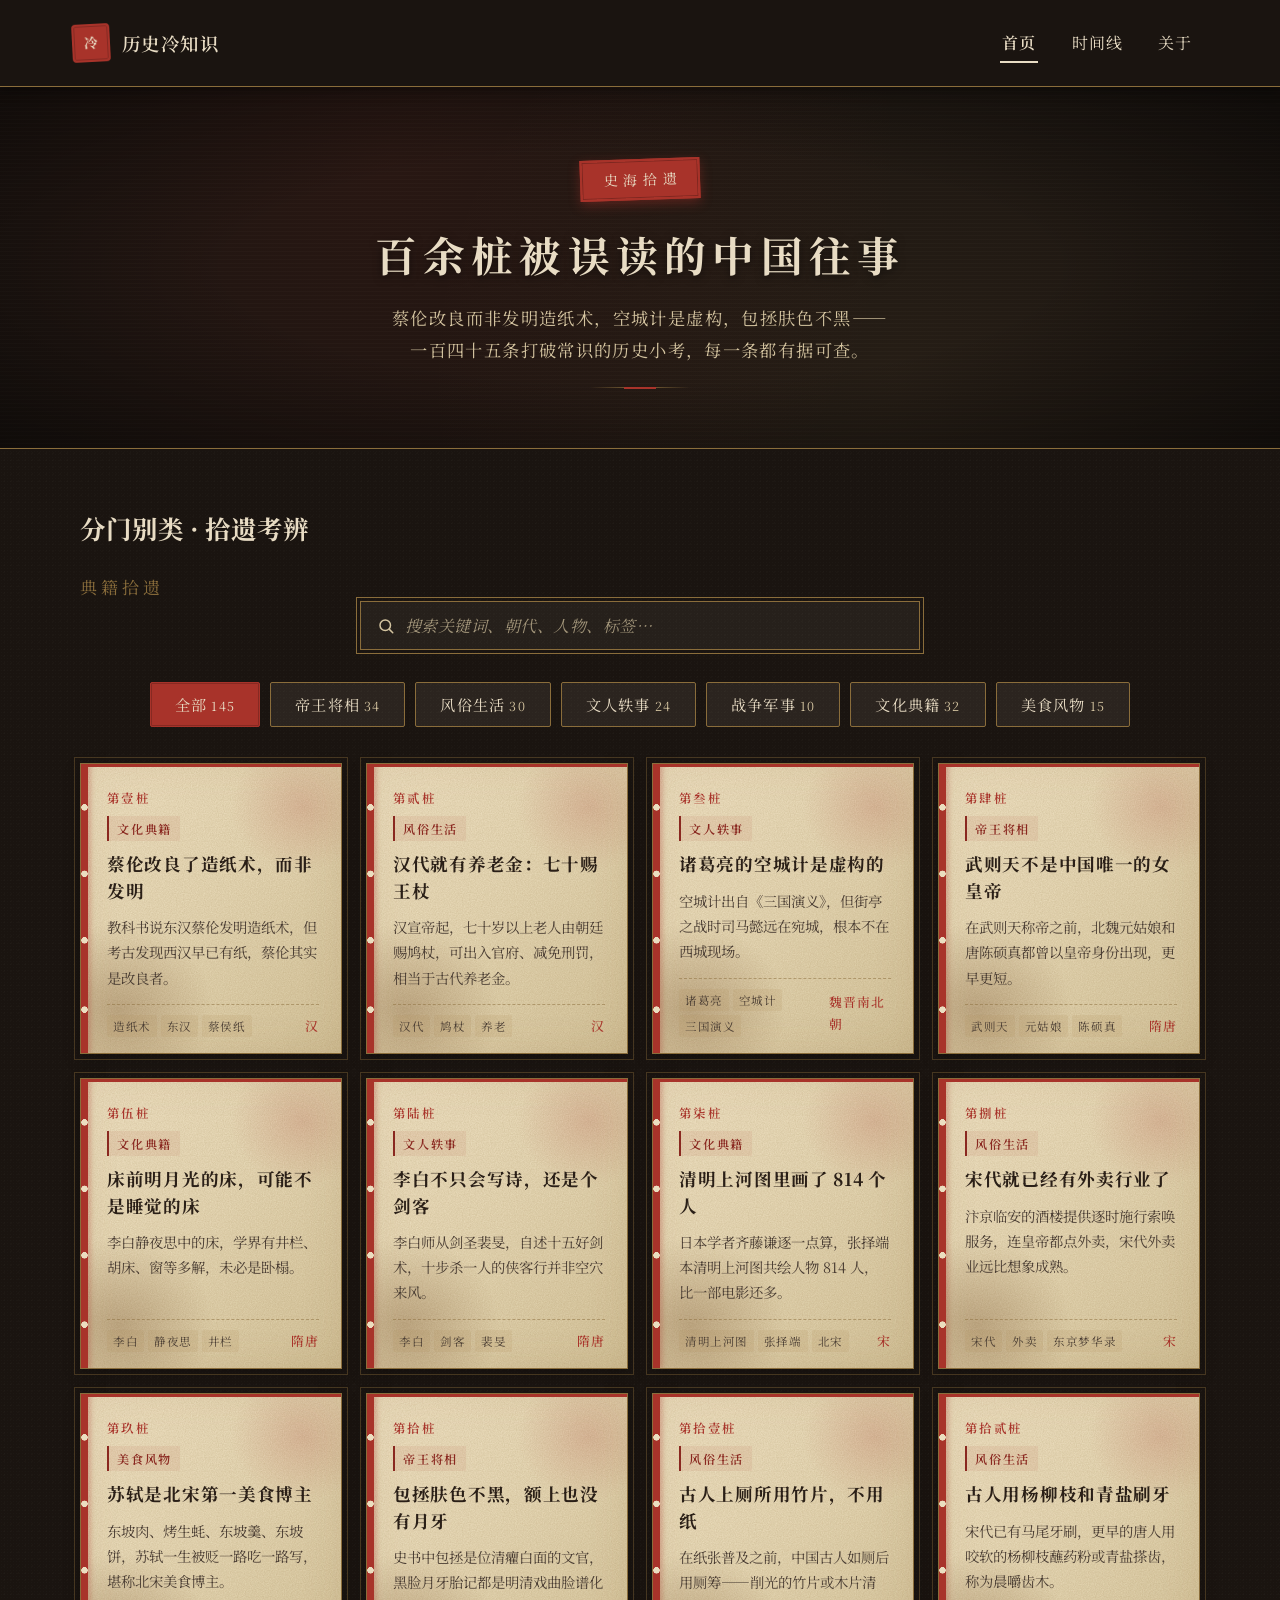
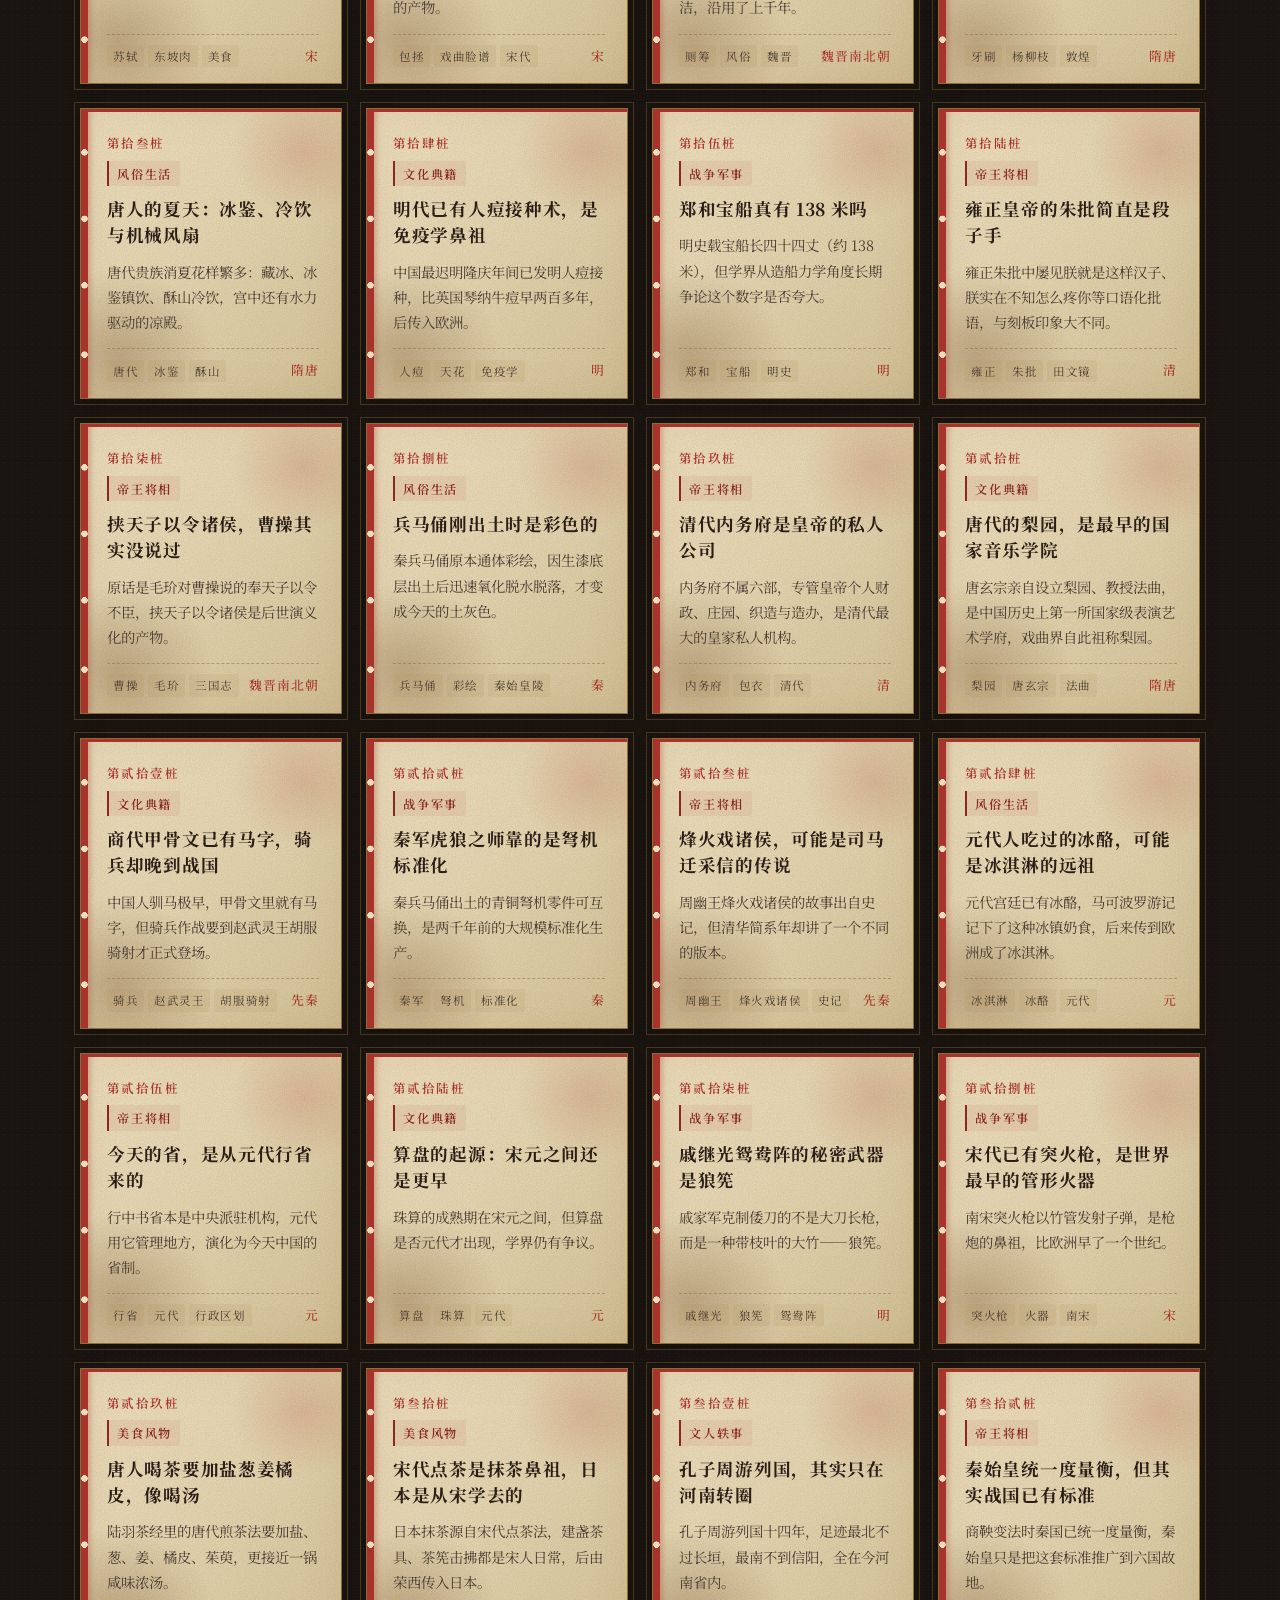
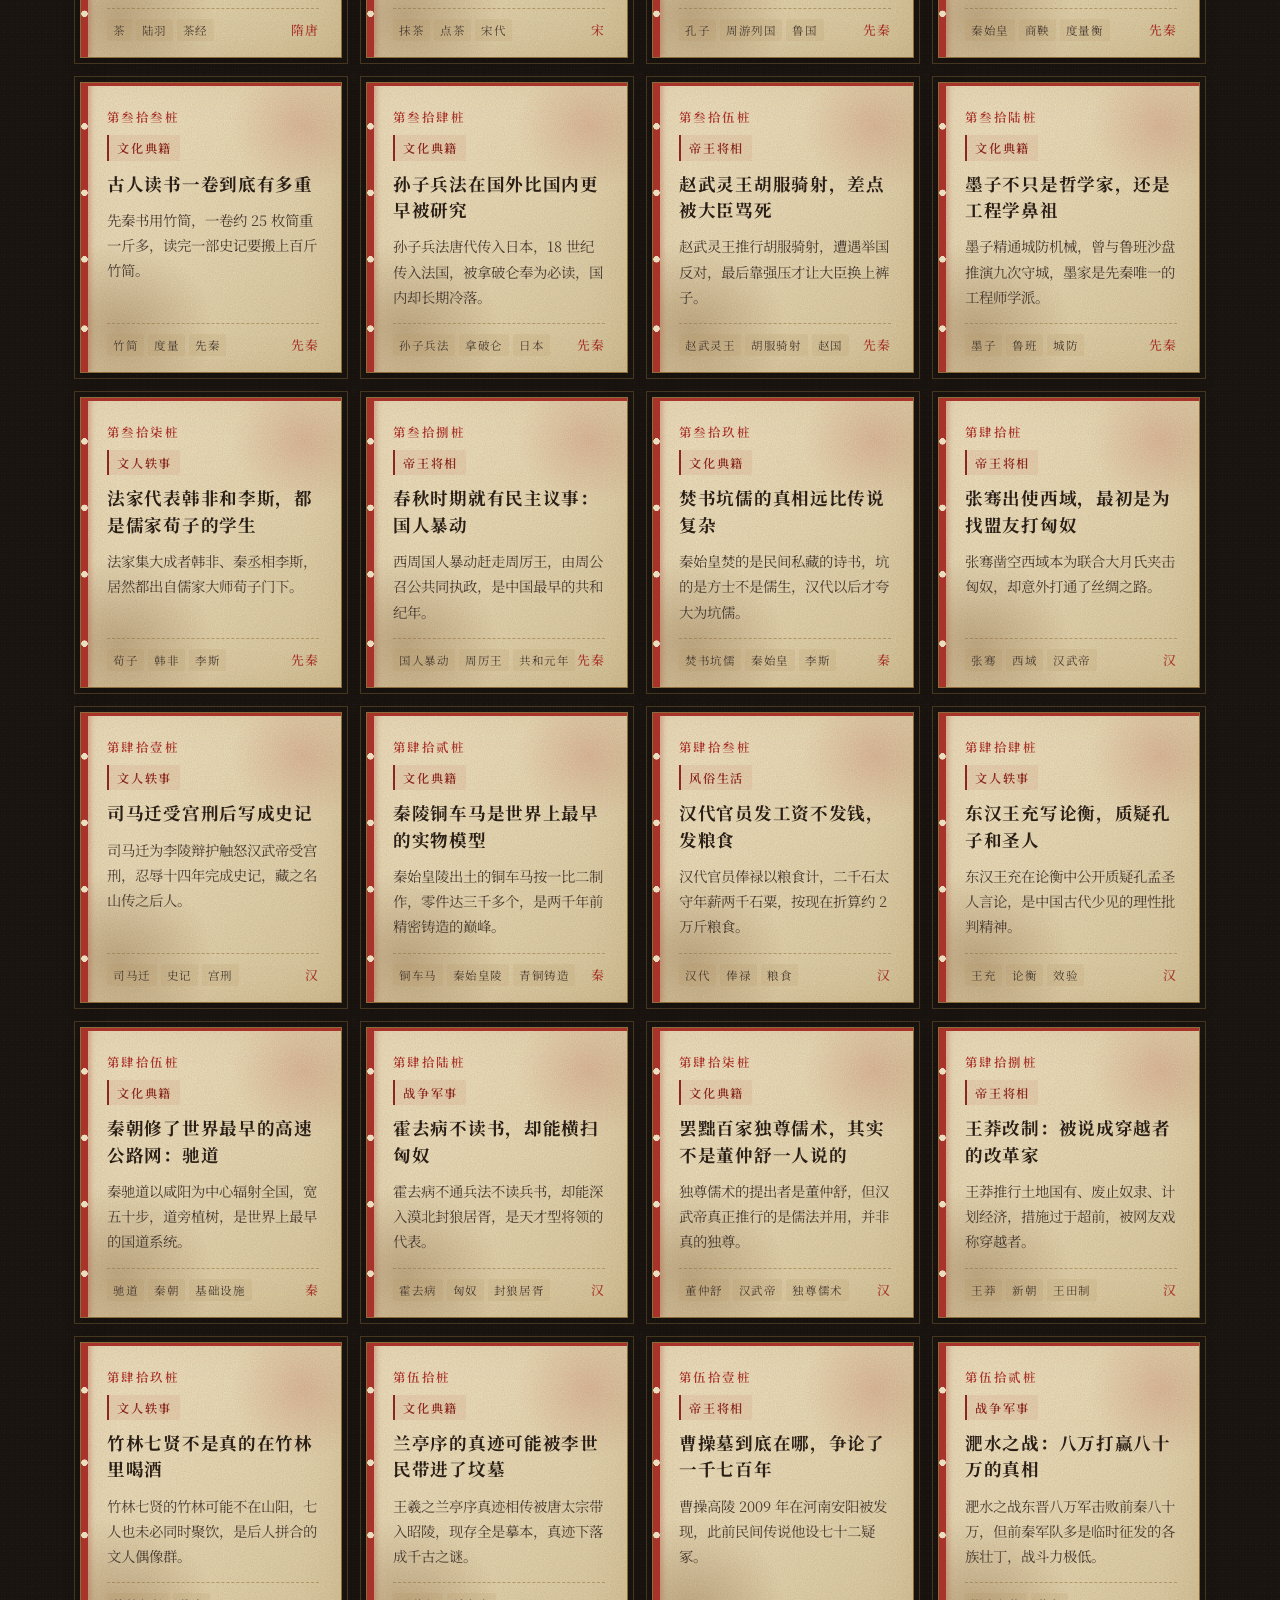
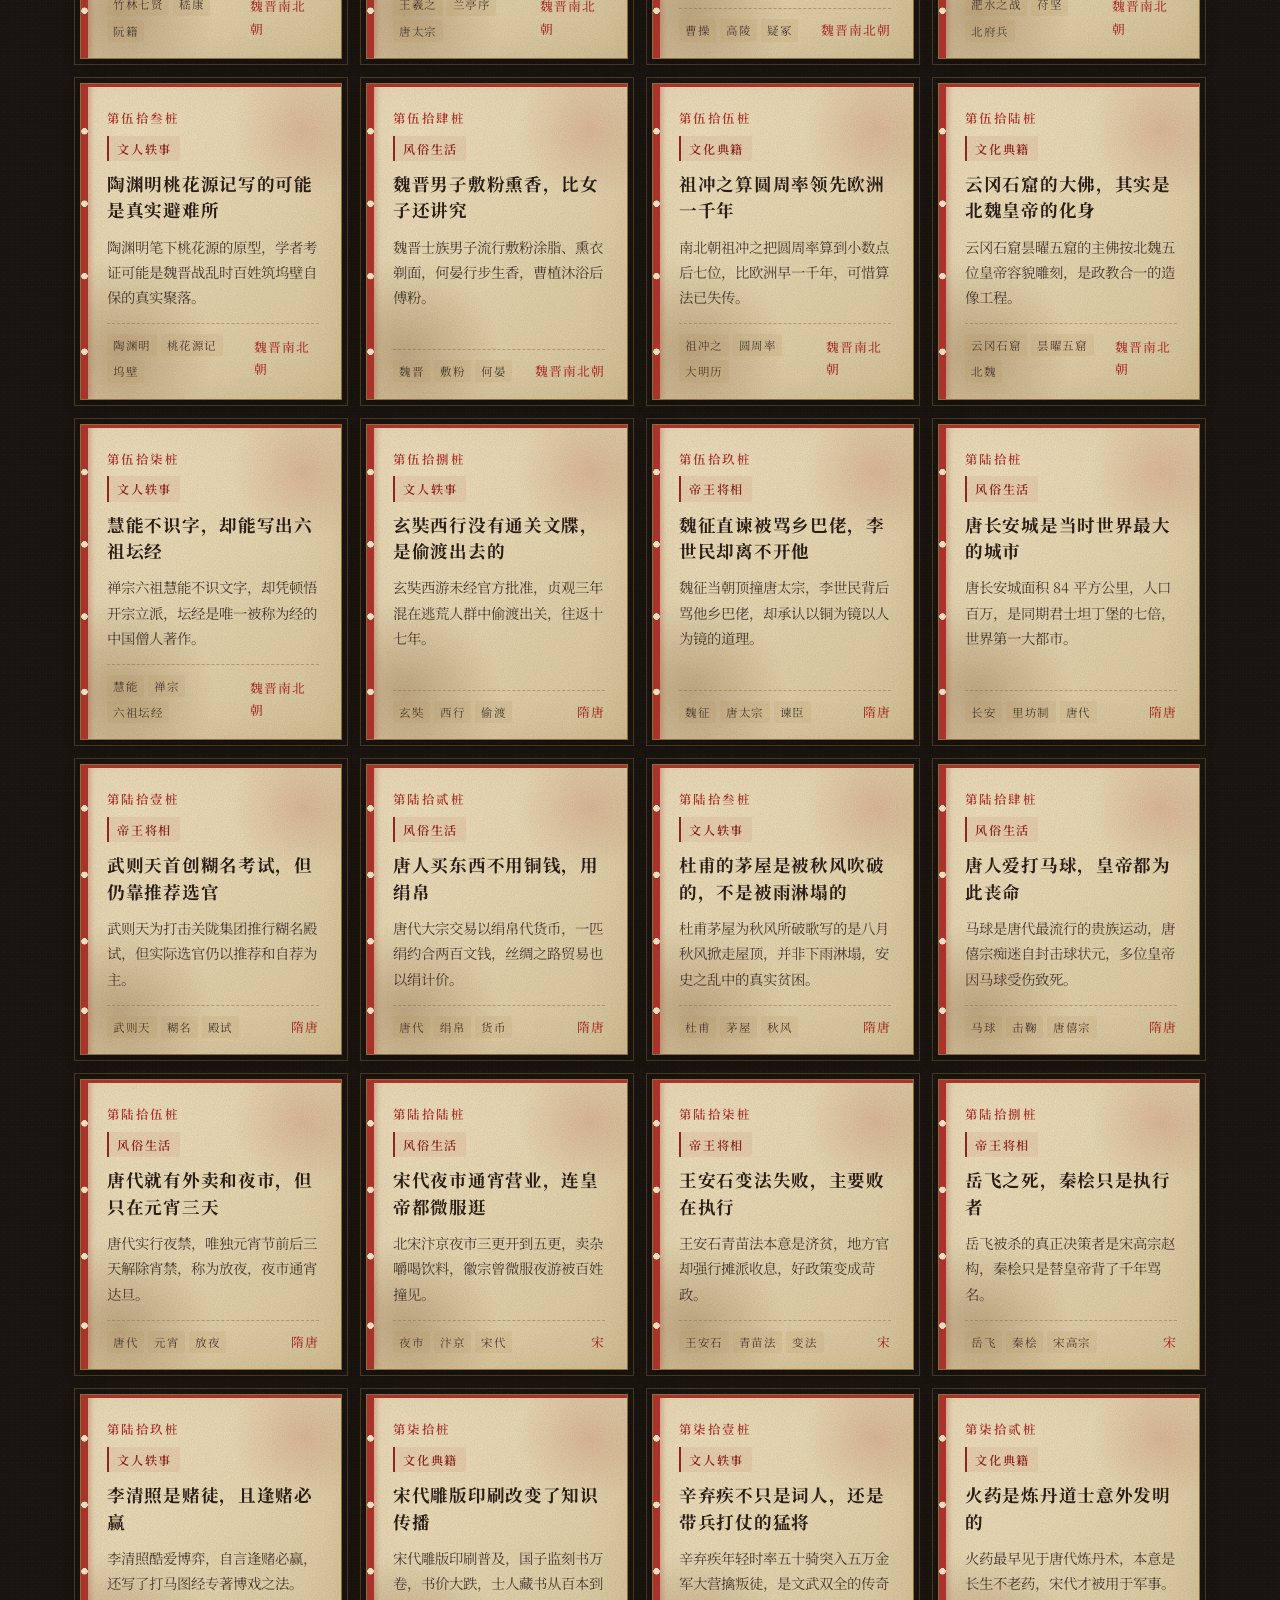
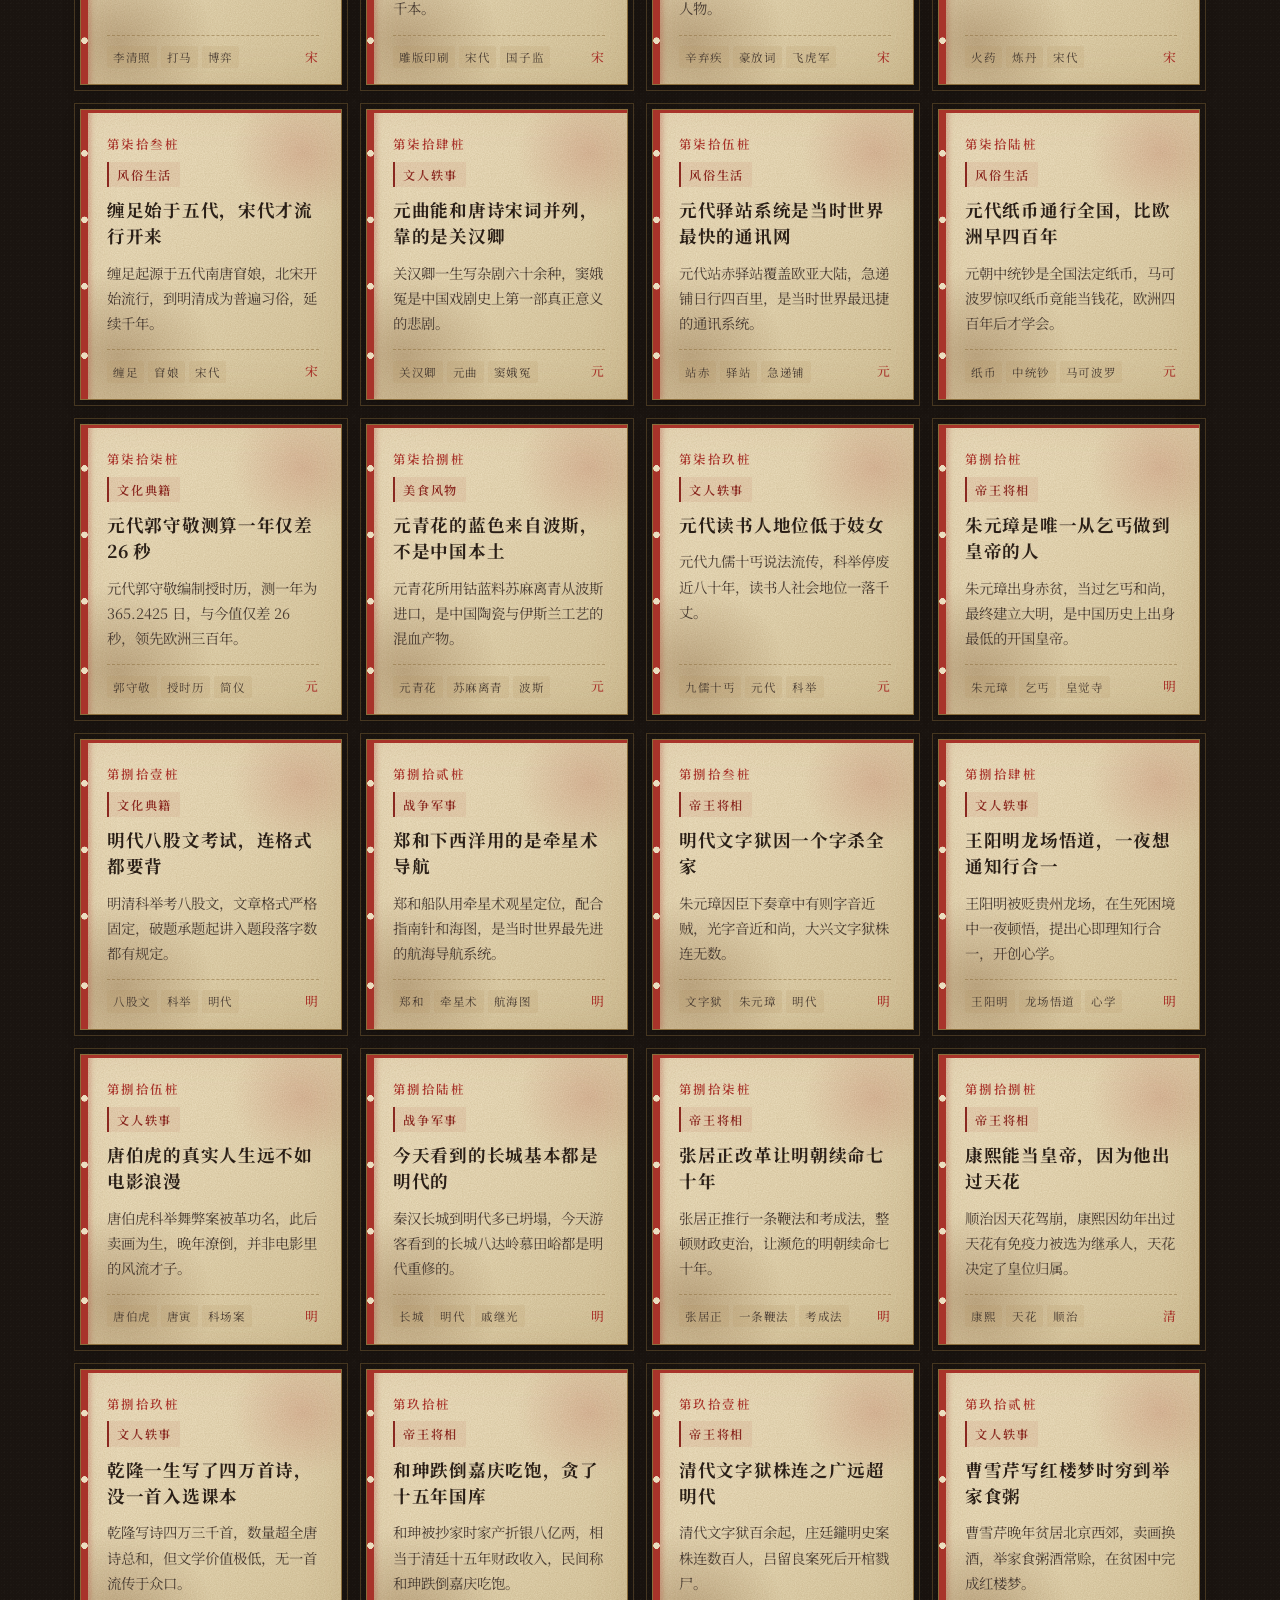
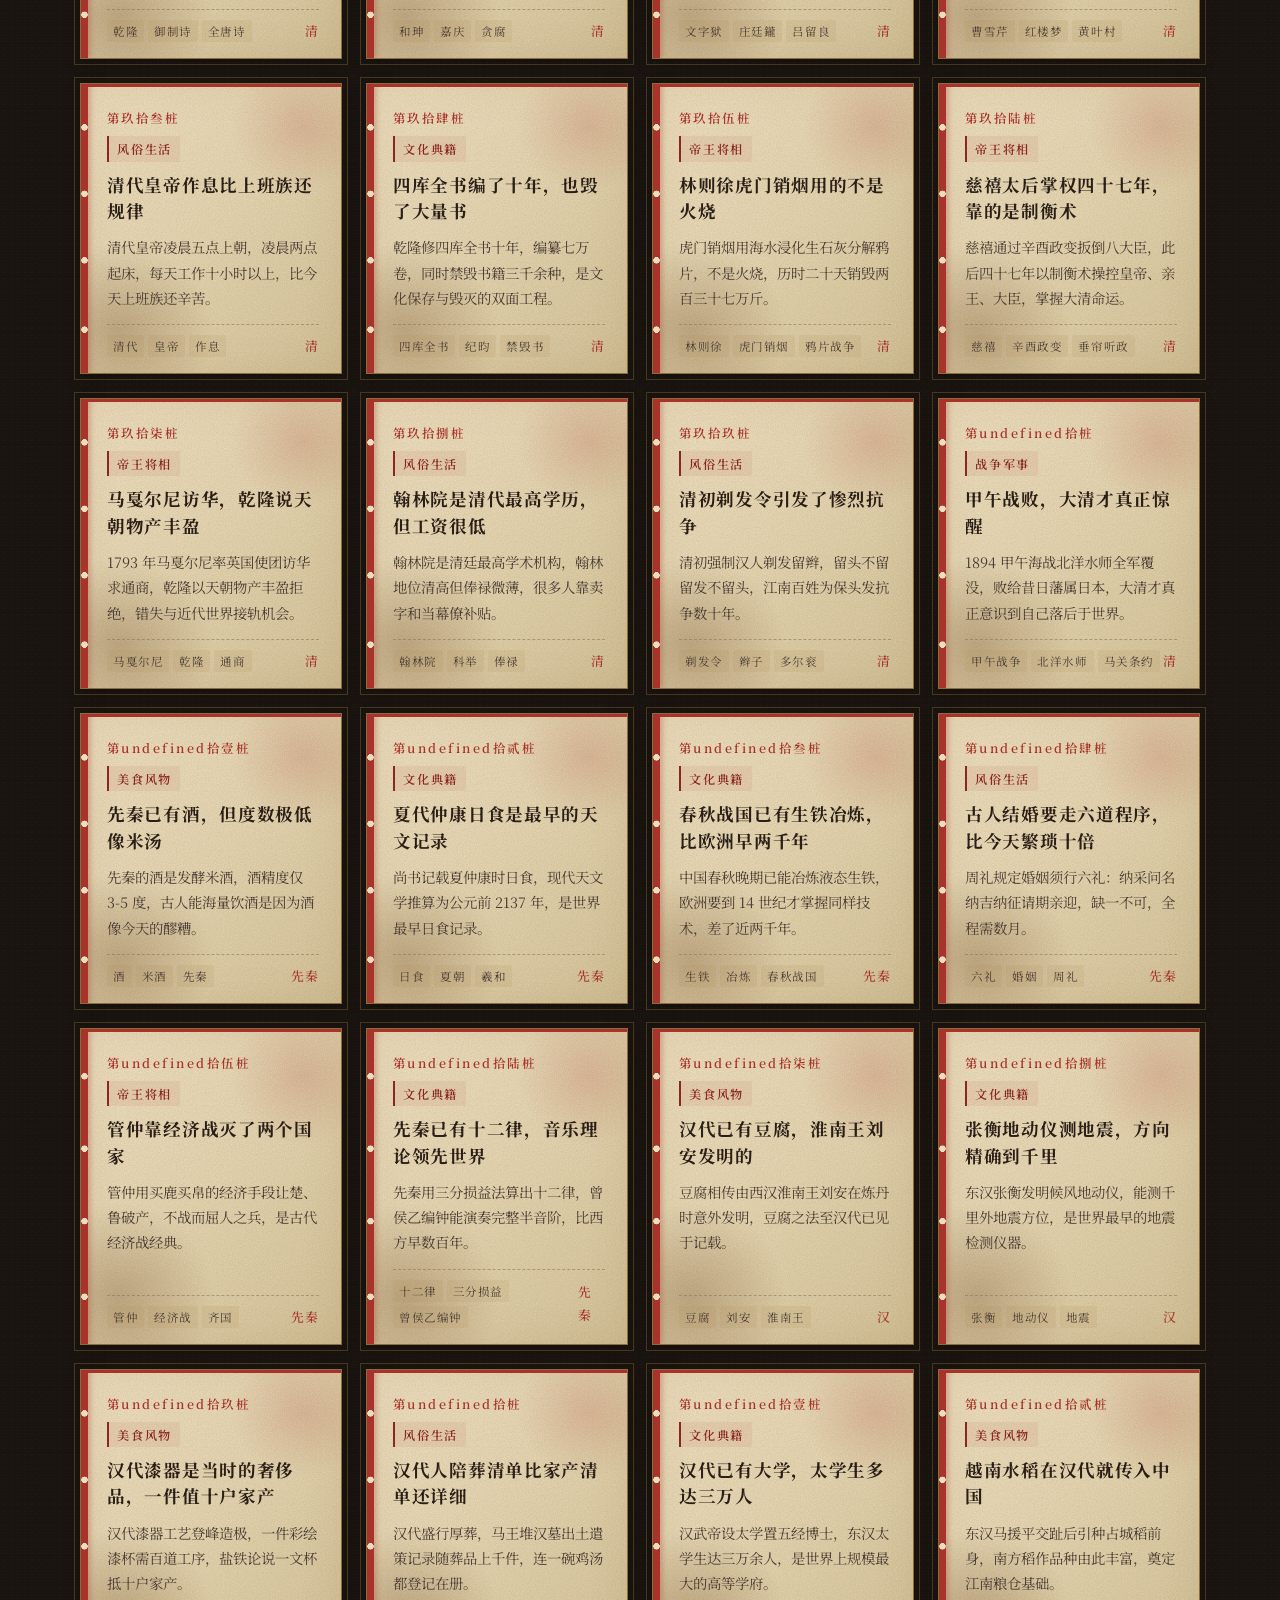
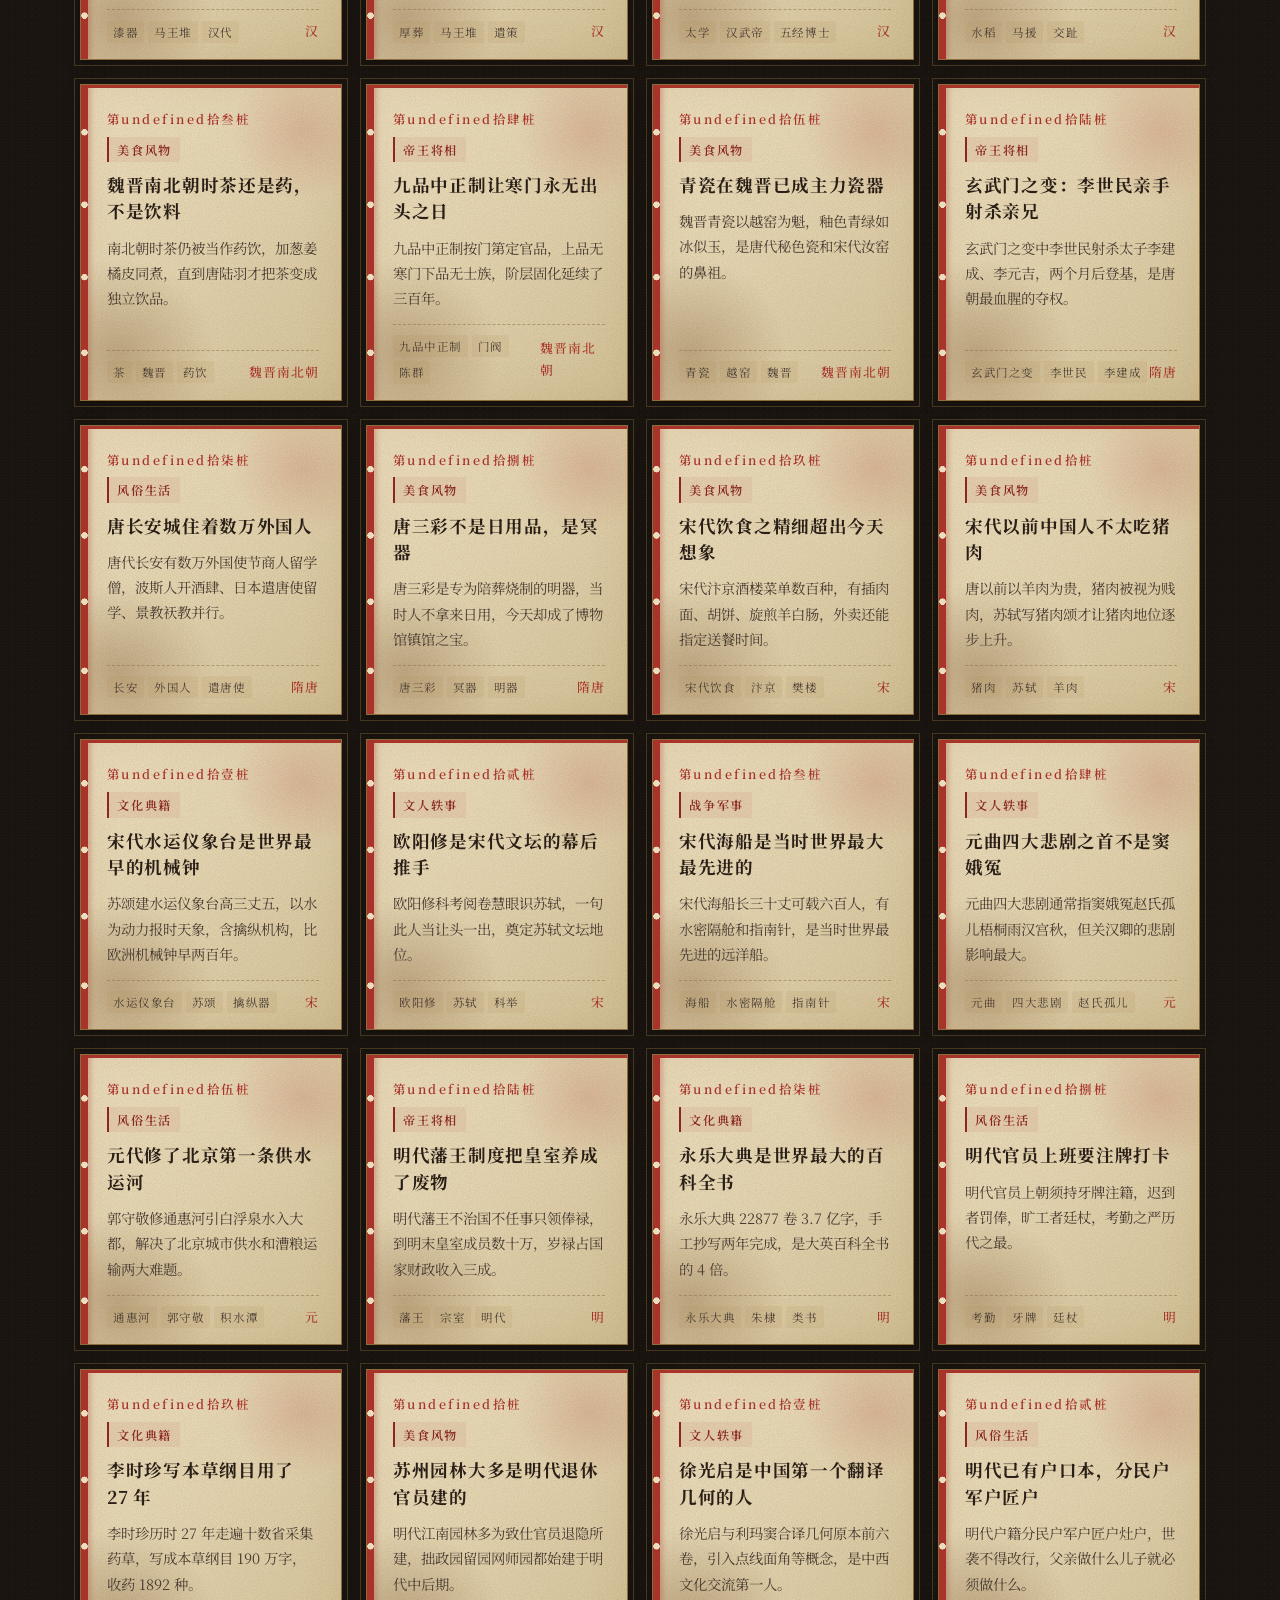
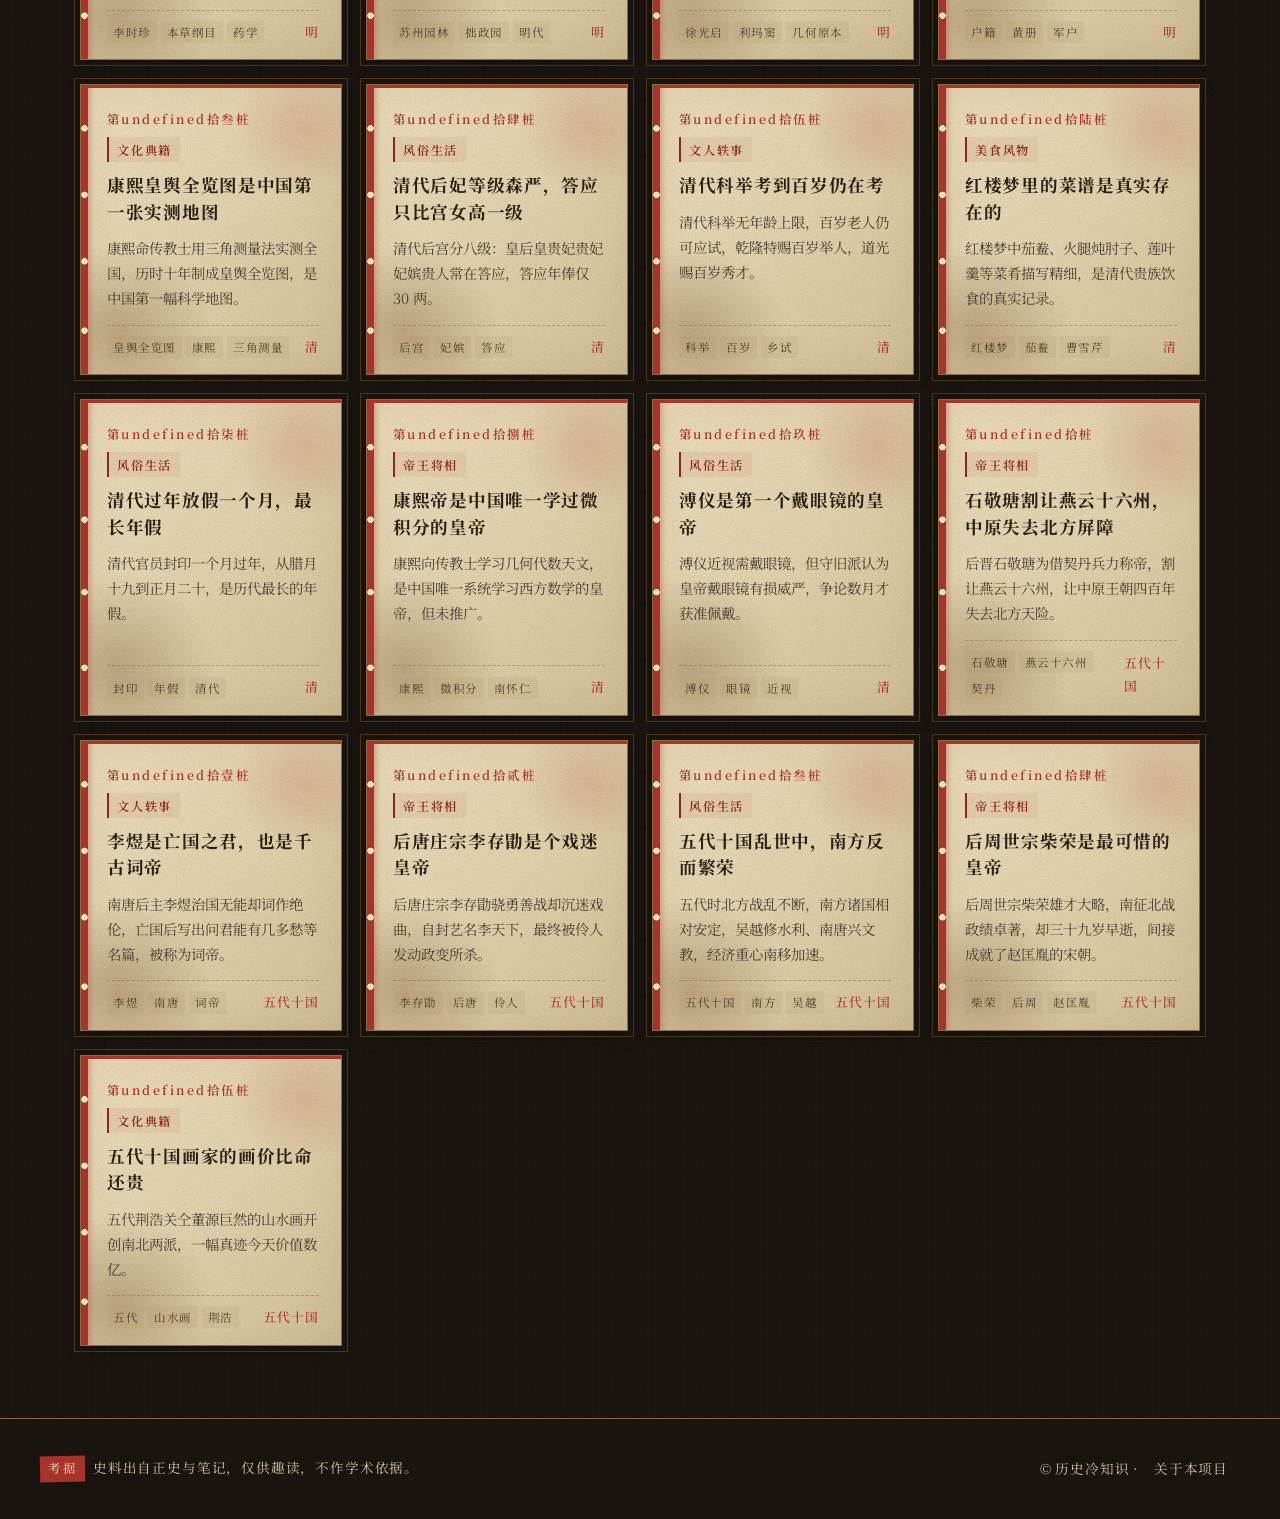
==== index.html @ d2f14acf "时间线改为折叠式竹简展开：点击朝代标签展开/收起 交互重做： - 10 朝代默认折叠，只显示朝代标签（竹简卷起状态） - 第一个有内容的朝代（先秦）默认展开 - 点击朝代标签展开/收起，aria-ex" ====
﻿<!DOCTYPE html>
<html lang="zh-CN">
<head>
  <meta charset="UTF-8">
  <meta name="viewport" content="width=device-width, initial-scale=1.0">
  <meta name="description" content="历史冷知识 — 20 条打破常识的中国历史小考。从蔡伦改良造纸术到雍正朱批段子手，每条都有据可查。">
  <meta name="theme-color" content="#1a1410">
  <title>历史冷知识 · 复古典籍</title>
  <link rel="preconnect" href="https://fonts.googleapis.com">
  <link rel="preconnect" href="https://fonts.gstatic.com" crossorigin>
  <link href="https://fonts.googleapis.com/css2?family=Noto+Serif+SC:wght@400;500;600;700&display=swap" rel="stylesheet">
<link rel="stylesheet" href="css/style.css?v=17">

  <link rel="icon" href="data:image/svg+xml,%3Csvg xmlns='http://www.w3.org/2000/svg' viewBox='0 0 32 32'%3E%3Crect width='32' height='32' fill='%23a8332a'/%3E%3Ctext x='16' y='22' font-size='16' fill='%23e8dcc4' text-anchor='middle' font-family='serif' font-weight='700'%3E冷%3C/text%3E%3C/svg%3E">
</head>
<body>

<a class="skip-link" href="#main">跳到主内容</a>

<header class="site-header">
  <div class="site-header__inner">
    <a class="brand" href="index.html">
      <span class="brand__seal">冷</span>
      <span>历史冷知识</span>
    </a>
    <nav class="nav">
      <a href="index.html" class="is-active">首页</a>
      <a href="timeline.html">时间线</a>
      <a href="about.html">关于</a>
    </nav>
  </div>
</header>

<section class="hero">
  <span class="hero__seal">史海拾遗</span>
<h1 class="hero__title">百余桩被误读的中国往事</h1>
<p class="hero__subtitle">
  蔡伦改良而非发明造纸术，空城计是虚构，包拯肤色不黑——<br>
  一百四十五条打破常识的历史小考，每一条都有据可查。
</p>
  <div class="hero__rule"></div>
</section>

<main id="main">
  <h2 class="page-title">分门别类 · 拾遗考辨</h2>
  <div class="divider-ornament">典 籍 拾 遗</div>

  <div class="search-box">
    <label for="searchInput" class="search-box__label">
      <svg class="search-box__icon" viewBox="0 0 24 24" width="18" height="18" aria-hidden="true" focusable="false">
        <circle cx="11" cy="11" r="7" fill="none" stroke="currentColor" stroke-width="2"/>
        <line x1="16.5" y1="16.5" x2="21" y2="21" stroke="currentColor" stroke-width="2" stroke-linecap="round"/>
      </svg>
      <input type="search" id="searchInput" class="search-box__input" placeholder="搜索关键词、朝代、人物、标签…" aria-label="搜索冷知识" autocomplete="off">
    </label>
    <button type="button" id="searchClear" class="search-box__clear is-hidden" aria-label="清除搜索">✕</button>
  </div>

  <div class="filter-tabs" id="filterTabs">
    <!-- tabs injected by home.js -->
  </div>

  <div class="search-meta is-hidden" id="searchMeta">
    <!-- 由 home.js 显示匹配数 -->
  </div>

  <div class="fact-grid" id="factGrid">
    <!-- cards injected by home.js -->
  </div>

  <div class="empty-state is-hidden" id="emptyState">
    — 此门类暂无条目 —
  </div>
</main>

<footer class="site-footer">
  <div class="site-footer__inner">
    <div><span class="site-footer__seal">考据</span>史料出自正史与笔记，仅供趣读，不作学术依据。</div>
    <div>© 历史冷知识 · <a href="about.html">关于本项目</a></div>
  </div>
</footer>

<script src="js/facts.js?v=7"></script>
<script src="js/home.js?v=6"></script>
<script src="js/transitions.js?v=1"></script>
</body>
</html>
---- css/style.css ----
﻿/* ===========================================================
   历史冷知识 · 复古典籍风设计系统
   ----------------------------------------------------------
   色板：
     --ink-brown      #1a1410  墨棕（主背景）
     --parchment      #e8dcc4  羊皮纸米黄（正文/卡片底）
     --parchment-dim  #d4c4a0  羊皮纸暗
     --cinnabar       #a8332a  朱砂印章红（强调）
     --cinnabar-light #c54a3f  朱砂浅
     --ink-text       #2a1f17  墨字
     --ink-soft       #4a3d33  墨字柔
     --gold           #b08d57  古铜金（次强调/分割线）
   字体：思源宋体优先，系统宋体兜底
   断点：375 / 768 / 1024 / 1440
   =========================================================== */

:root {
  --ink-brown:      #1a1410;
  --parchment:      #e8dcc4;
  --parchment-dim:  #d4c4a0;
  --cinnabar:       #a8332a;
  --cinnabar-light: #c54a3f;
  --ink-text:       #2a1f17;
  --ink-soft:       #4a3d33;
  --gold:           #8a6d3b;
  --font-serif:     "Noto Serif SC","Source Han Serif SC","Songti SC","STSong","SimSun",serif;
  --max-w:          1200px;
  --shadow-card:    0 4px 18px rgba(0,0,0,0.35);
  --shadow-hover:   0 10px 28px rgba(168,51,42,0.18);
}

*, *::before, *::after { box-sizing: border-box; }
html { -webkit-text-size-adjust: 100%; }
body {
  margin: 0;
  font-family: var(--font-serif);
  font-size: 16px;
  line-height: 1.75;
  color: var(--ink-text);
  background-color: var(--ink-brown);
  background-image:
    radial-gradient(rgba(232,220,196,0.02) 1px, transparent 1px),
    radial-gradient(rgba(232,220,196,0.015) 1px, transparent 1px);
  background-size: 3px 3px, 7px 7px;
  background-position: 0 0, 1px 2px;
  min-height: 100vh;
}
img { max-width: 100%; display: block; }
a { color: var(--cinnabar); text-decoration: none; transition: color 0.2s; }
a:hover { color: var(--cinnabar-light); text-decoration: underline; text-underline-offset: 3px; }

/* === 顶部导航 === */
.site-header {
  background-color: var(--ink-brown);
  border-bottom: 1px solid var(--gold);
  position: sticky;
  top: 0;
  z-index: 100;
  box-shadow: 0 2px 12px rgba(0,0,0,0.4);
}
.site-header__inner {
  max-width: var(--max-w);
  margin: 0 auto;
  padding: 14px 20px;
  display: flex;
  align-items: center;
  justify-content: space-between;
  gap: 16px;
  flex-wrap: wrap;
}
.brand {
  display: flex;
  align-items: center;
  gap: 12px;
  color: var(--parchment);
  text-decoration: none;
  font-size: 1.15rem;
  font-weight: 600;
  letter-spacing: 0.08em;
  padding-block: 6px;
  min-height: 44px;
}
.brand__seal {
  display: inline-flex;
  align-items: center;
  justify-content: center;
  width: 38px;
  height: 38px;
  background: var(--cinnabar);
  color: var(--parchment);
  font-size: 0.85rem;
  font-weight: 700;
  border: 2px solid var(--cinnabar);
  border-radius: 4px;
  transform: rotate(-3deg);
  box-shadow: 0 0 0 1px rgba(0,0,0,0.2) inset;
  letter-spacing: 0;
}
.nav { display: flex; gap: 4px; flex-wrap: wrap; }
.nav a {
  color: var(--parchment);
  padding: 8px 14px;
  border-radius: 2px;
  font-size: 0.95rem;
  letter-spacing: 0.05em;
  position: relative;
}
.nav a:hover { background: rgba(232,220,196,0.08); text-decoration: none; }
.nav a.is-active {
  color: var(--parchment);
  font-weight: 600;
}
.nav a.is-active::after {
  content: "";
  position: absolute;
  left: 14px; right: 14px; bottom: 2px;
  height: 2px;
  background: var(--parchment);
}

/* === Hero（首页） — 古籍化精简版 === */
.hero {
  background-color: var(--ink-brown);
  background-image:
    radial-gradient(circle at 30% 20%, rgba(168,51,42,0.10), transparent 55%),
    radial-gradient(circle at 70% 80%, rgba(176,141,87,0.08), transparent 50%);
  color: var(--parchment);
  text-align: center;
  padding: 56px 20px 48px;
  border-bottom: 1px solid var(--gold);
  position: relative;
  overflow: hidden;
}
.hero::before {
  content: "";
  position: absolute;
  inset: 0;
  background-image: repeating-linear-gradient(0deg, rgba(232,220,196,0.02) 0 1px, transparent 1px 4px);
  pointer-events: none;
}
.hero__seal {
  display: inline-block;
  background: var(--cinnabar);
  color: var(--parchment);
  padding: 6px 16px;
  font-size: 0.88rem;
  letter-spacing: 0.4em;
  text-indent: 0.4em;
  border: 2px solid var(--cinnabar);
  transform: rotate(-2deg);
  box-shadow: 0 0 0 1px rgba(0,0,0,0.25) inset, 0 4px 12px rgba(168,51,42,0.4);
  margin-bottom: 18px;
}
.hero__title {
  font-size: clamp(1.8rem, 4vw, 2.6rem);
  font-weight: 700;
  letter-spacing: 0.15em;
  margin: 0 0 12px;
  text-shadow: 0 2px 8px rgba(0,0,0,0.5);
}
.hero__subtitle {
  font-size: clamp(0.92rem, 2vw, 1.08rem);
  color: var(--parchment-dim);
  letter-spacing: 0.08em;
  max-width: 640px;
  margin: 0 auto;
  line-height: 1.8;
}
.hero__rule {
  margin: 22px auto 0;
  width: 100px;
  height: 1px;
  background: linear-gradient(90deg, transparent, var(--gold), transparent);
}
/* 古籍版心线 — hero 底部一条朱砂红细线，模仿古籍版心 */
.hero__rule::after {
  content: "";
  display: block;
  width: 32px;
  height: 2px;
  background: var(--cinnabar);
  margin: 6px auto 0;
}

/* === 主内容容器 — 首页墨棕底+留白，其他页 parchment-dim === */
main {
  max-width: var(--max-w);
  margin: 0 auto;
  padding: 48px 20px 64px;
  min-height: calc(100vh - 200px);
  position: relative;
  z-index: 2;
}
/* 首页（有 hero）：main 透明，透出 body 墨棕底，卡片作为独立"书页"浮起 */
body:has(.hero) main {
  margin-top: -20px;
  background: transparent;
}
/* 非首页（详情/时间线/关于）：用 parchment-dim 浅底，让 page-title 等可读 */
body:not(:has(.hero)) main {
  background-color: var(--parchment-dim);
  background-image:
    radial-gradient(circle at 20% 30%, rgba(176,141,87,0.05), transparent 40%),
    radial-gradient(circle at 80% 70%, rgba(168,51,42,0.04), transparent 50%);
}
/* 首页 page-title/divider 坐在墨棕底上，改用 parchment 浅色 */
body:has(.hero) .page-title,
body:has(.hero) .page-subtitle {
  color: var(--parchment);
}
body:has(.hero) .divider-ornament {
  color: var(--gold);
}
body:has(.hero) .divider-ornament::before,
body:has(.hero) .divider-ornament::after {
  background: linear-gradient(90deg, transparent, var(--gold), transparent);
}
/* 首页 tab/搜索框需调整对比 */
body:has(.hero) .tab-btn {
  background: rgba(232,220,196,0.08);
  border-color: var(--gold);
  color: var(--parchment);
}
body:has(.hero) .tab-btn:hover {
  background: rgba(176,141,87,0.18);
  border-color: var(--cinnabar-light);
  color: var(--parchment);
}
body:has(.hero) .tab-btn.is-active {
  background: var(--cinnabar);
  border-color: var(--cinnabar);
  color: var(--parchment);
}
body:has(.hero) .tab-count {
  color: var(--parchment-dim);
}
body:has(.hero) .tab-btn.is-active .tab-count {
  color: var(--parchment);
}
body:has(.hero) .search-box__label {
  background: rgba(232,220,196,0.06);
  border-color: var(--gold);
}
body:has(.hero) .search-box__input {
  color: var(--parchment);
}
body:has(.hero) .search-box__input::placeholder {
  color: var(--parchment-dim);
}
body:has(.hero) .search-box__icon {
  color: var(--parchment-dim);
}
body:has(.hero) .search-meta {
  color: var(--parchment-dim);
}
body:has(.hero) .empty-state {
  color: var(--parchment-dim);
}

/* === 分类筛选 tab === */
.filter-tabs {
  display: flex;
  flex-wrap: wrap;
  justify-content: center;
  gap: 8px;
  margin: 0 0 36px;
}
.tab-btn {
  font-family: var(--font-serif);
  background: transparent;
  border: 1px solid var(--gold);
  color: var(--ink-text);
  padding: 10px 20px;
  font-size: 0.92rem;
  letter-spacing: 0.08em;
  cursor: pointer;
  border-radius: 2px;
  transition: all 0.25s;
  min-height: 44px;
}
.tab-btn:hover {
  background: rgba(176,141,87,0.12);
  border-color: var(--cinnabar);
  color: var(--cinnabar);
}
.tab-btn.is-active {
  background: var(--cinnabar);
  border-color: var(--cinnabar);
  color: var(--parchment);
  box-shadow: 0 0 0 1px rgba(0,0,0,0.2) inset;
}
.tab-btn.is-active .tab-count {
  color: var(--parchment);
}
.tab-count { font-size: 0.78rem; margin-left: 4px; }
.tab-btn.is-active .tab-count {
  color: var(--parchment);
}
/* === 古籍书页卡 — 仿真羊皮纸（SVG 噪点 + 茶渍 + 真装订线）=== */
.fact-grid {
  display: grid;
  grid-template-columns: 1fr;
  gap: 20px;
}
.fact-card {
  display: flex;
  flex-direction: column;
  /* 纸张基色：从纯色改为带茶色调的渐变，模拟不均匀的旧纸 */
  background-color: #ebdec0;
  background-image:
    /* 1. SVG 噪点滤镜 — 真实纸纹（turbulence 湍流）*/
    url("data:image/svg+xml;utf8,<svg xmlns='http://www.w3.org/2000/svg' width='200' height='200'><filter id='n'><feTurbulence type='fractalNoise' baseFrequency='0.85' numOctaves='2' stitchTiles='stitch'/><feColorMatrix values='0 0 0 0 0.4  0 0 0 0 0.3  0 0 0 0 0.15  0 0 0 0.28 0'/></filter><rect width='100%25' height='100%25' filter='url(%23n)'/></svg>"),
    /* 2. 茶渍暗斑 — 左下角明显的茶渍 */
    radial-gradient(ellipse 60% 50% at 15% 85%, rgba(110,70,30,0.30), transparent 60%),
    /* 3. 右上角朱砂晕染 */
    radial-gradient(ellipse 50% 40% at 85% 15%, rgba(168,51,42,0.18), transparent 55%),
    /* 4. 整体明暗渐变 — 左上亮、右下暗，模拟纸张光照 */
    linear-gradient(135deg, #f2e5c8 0%, #e8dab8 50%, #d8c8a0 100%);
  background-blend-mode: multiply, normal, normal, normal;
  color: var(--ink-text);
  text-decoration: none;
  padding: 0;
  /* 边框：双线 + 半透明，模拟古籍版框 */
  border: 1px solid #8a6d3b;
  outline: 1px solid rgba(138, 109, 59, 0.4);
  outline-offset: 5px;
  position: relative;
  transition: transform 0.4s cubic-bezier(0.22, 1, 0.36, 1), box-shadow 0.4s ease, border-color 0.4s ease, outline-color 0.4s ease;
  cursor: pointer;
  /* 阴影：硬投影（纸张贴桌）+ 模糊扩散 + 内晕（纸张透光）*/
  box-shadow:
    0 2px 0 rgba(0,0,0,0.06),
    0 6px 16px rgba(0,0,0,0.22),
    inset 0 0 40px rgba(140,100,50,0.12);
  min-height: 260px;
  grid-column: span 1;
  width: 100%;
  overflow: hidden;
}
/* 左侧装订线 — 4 个真实穿孔 + 朱砂红线穿过 */
.fact-card::before {
  content: "";
  position: absolute;
  left: 0; top: 0; bottom: 0;
  width: 7px;
  /* 朱砂红底色 + 4 个透孔（parchment 色圆点穿透红线）*/
  background:
    radial-gradient(circle at 3.5px 15%, #ebdec0 3px, transparent 3.5px),
    radial-gradient(circle at 3.5px 38%, #ebdec0 3px, transparent 3.5px),
    radial-gradient(circle at 3.5px 61%, #ebdec0 3px, transparent 3.5px),
    radial-gradient(circle at 3.5px 85%, #ebdec0 3px, transparent 3.5px),
    #a8332a;
  /* 装订线右侧阴影 — 线穿过纸张的投影 */
  box-shadow: 3px 0 4px rgba(168,51,42,0.25);
  z-index: 2;
}
/* 顶部版心线 — 朱砂红横线（::after 回归版心装饰）*/
.fact-card::after {
  content: "";
  position: absolute;
  top: 0; left: 7px; right: 0;
  height: 3px;
  background: var(--cinnabar);
  z-index: 2;
}
.fact-card:hover {
  transform: translateY(-3px);
  border-color: var(--cinnabar);
  outline-color: var(--cinnabar);
  box-shadow:
    0 3px 0 rgba(0,0,0,0.08),
    0 10px 24px rgba(168,51,42,0.18),
    0 16px 36px rgba(0,0,0,0.25),
    inset 0 0 40px rgba(140,100,50,0.15);
  text-decoration: none;
}
.fact-card:focus-visible {
  transform: none !important;
}
.fact-card__body {
  padding: 24px 22px 16px 26px;
  flex: 1;
  display: flex;
  flex-direction: column;
  position: relative;
  z-index: 1;
}
.fact-card__ordinal {
  font-size: 0.78rem;
  letter-spacing: 0.2em;
  color: var(--cinnabar);
  margin-bottom: 6px;
  font-weight: 600;
}
.fact-card__category {
  display: inline-block;
  font-size: 0.76rem;
  letter-spacing: 0.15em;
  color: #8a2820;
  background: rgba(168,51,42,0.08);
  padding: 2px 8px;
  border-left: 2px solid #8a2820;
  margin-bottom: 10px;
  font-weight: 600;
  align-self: flex-start;
}
.fact-card__title {
  font-size: 1.08rem;
  font-weight: 700;
  letter-spacing: 0.04em;
  margin: 0 0 10px;
  line-height: 1.5;
  color: var(--ink-text);
}
.fact-card__summary {
  font-size: 0.9rem;
  line-height: 1.75;
  color: var(--ink-soft);
  margin: 0 0 14px;
  flex: 1;
  display: -webkit-box;
  -webkit-line-clamp: 3;
  -webkit-box-orient: vertical;
  overflow: hidden;
}
.fact-card__meta {
  display: flex;
  justify-content: space-between;
  align-items: center;
  font-size: 0.8rem;
  color: var(--ink-soft);
  border-top: 1px dashed rgba(138, 109, 59, 0.5);
  padding-top: 10px;
  margin-top: auto;
  letter-spacing: 0.05em;
  position: relative;
}
/* 鱼尾符号已移除（用户反馈不好看）*/
.fact-card__tags { display: flex; flex-wrap: wrap; gap: 4px; }
.tag {
  font-size: 0.72rem;
  color: var(--ink-soft);
  background: rgba(176,141,87,0.15);
  padding: 1px 6px;
  border-radius: 2px;
  letter-spacing: 0.05em;
}
.fact-card__dynasty {
  color: var(--cinnabar);
  letter-spacing: 0.08em;
  font-size: 0.8rem;
  font-weight: 500;
}

/* === 详情页 === */
.fact-detail {
  background: var(--parchment);
  padding: 40px 32px 36px;
  border: 1px solid var(--gold);
  outline: 1px solid var(--gold);
  outline-offset: 4px;
  position: relative;
}
.fact-detail__back {
  display: inline-block;
  font-size: 0.88rem;
  color: var(--ink-soft);
  margin-bottom: 18px;
  letter-spacing: 0.06em;
}
.fact-detail__back:hover { color: var(--cinnabar); }
.fact-detail__category {
  display: inline-block;
  font-size: 0.78rem;
  letter-spacing: 0.15em;
  color: var(--cinnabar);
  border: 1px solid var(--cinnabar);
  padding: 3px 10px;
  margin-bottom: 16px;
}
.fact-detail__title {
  font-size: clamp(1.5rem, 3vw, 2.1rem);
  font-weight: 700;
  letter-spacing: 0.06em;
  margin: 0 0 14px;
  line-height: 1.45;
  color: var(--ink-text);
}
.fact-detail__meta {
  display: flex;
  flex-wrap: wrap;
  gap: 12px 24px;
  font-size: 0.88rem;
  color: var(--ink-soft);
  padding-bottom: 18px;
  margin-bottom: 24px;
  border-bottom: 1px dashed var(--gold);
}
.fact-detail__meta span strong {
  color: var(--cinnabar);
  font-weight: 600;
  margin-right: 6px;
}
.fact-detail__content {
  font-size: 1.05rem;
  line-height: 2;
  letter-spacing: 0.03em;
  color: var(--ink-text);
  white-space: pre-wrap;
  text-align: justify;
  text-indent: 2em;
}
.fact-detail__source {
  margin-top: 32px;
  padding: 18px 22px;
  background: rgba(176,141,87,0.08);
  border-left: 3px solid var(--cinnabar);
  font-size: 0.92rem;
  color: var(--ink-soft);
  line-height: 1.85;
}
.fact-detail__source h3 {
  margin: 0 0 8px;
  font-size: 0.92rem;
  letter-spacing: 0.12em;
  color: var(--cinnabar);
  font-weight: 600;
}
.fact-detail__tags {
  margin-top: 22px;
  display: flex;
  flex-wrap: wrap;
  gap: 8px;
  align-items: center;
}
.fact-detail__tags .tag { font-size: 0.85rem; padding: 4px 12px; }

.related { margin-top: 48px; }
.related__title {
  font-size: 1.15rem;
  letter-spacing: 0.1em;
  margin: 0 0 18px;
  color: var(--ink-text);
  padding-left: 12px;
  border-left: 3px solid var(--cinnabar);
}
.related__grid {
  display: grid;
  grid-template-columns: 1fr;
  gap: 16px;
}
.related__empty {
  text-align: center;
  color: var(--ink-soft);
  padding: 32px;
  font-size: 0.95rem;
  letter-spacing: 0.08em;
}

/* === 时间线 — 折叠式竹简展开 === */
.timeline-container {
  position: relative;
  padding-left: 0;
  max-width: 900px;
  margin: 0 auto;
}

/* 朝代分组 */
.timeline-dynasty {
  margin-bottom: 16px;
  position: relative;
}

/* 朝代标签 — 可点击的按钮 */
.timeline-dynasty__header {
  display: flex;
  align-items: center;
  gap: 14px;
  width: 100%;
  padding: 18px 24px 18px 32px;
  background: linear-gradient(135deg, var(--parchment) 0%, var(--parchment-dim) 100%);
  border: 1px solid var(--gold);
  outline: 1px solid rgba(138, 109, 59, 0.3);
  outline-offset: 3px;
  cursor: pointer;
  position: relative;
  transition: border-color 0.3s ease, background 0.3s ease, box-shadow 0.3s ease;
  font-family: var(--font-serif);
  text-align: left;
  /* 竹简感：左侧朱砂装订线 */
  border-left: 5px solid var(--cinnabar);
}
/* 装订线针脚 */
.timeline-dynasty__header::before {
  content: "";
  position: absolute;
  left: 0; top: 0; bottom: 0;
  width: 5px;
  background: var(--cinnabar);
  background-image: repeating-linear-gradient(
    0deg,
    var(--cinnabar) 0 12px,
    rgba(0,0,0,0.3) 12px 15px
  );
}
.timeline-dynasty__header:hover {
  border-color: var(--cinnabar);
  box-shadow: 0 4px 14px rgba(168,51,42,0.15);
}
.timeline-dynasty__header:focus-visible {
  outline: 2px solid var(--cinnabar);
  outline-offset: 2px;
  box-shadow: 0 0 0 3px var(--parchment), 0 0 0 5px var(--cinnabar);
}
/* 展开状态 — 标签变色 */
.timeline-dynasty.is-expanded .timeline-dynasty__header {
  background: linear-gradient(135deg, var(--cinnabar) 0%, #8a2820 100%);
  border-color: var(--cinnabar);
  color: var(--parchment);
  border-bottom-left-radius: 0;
  border-bottom-right-radius: 0;
}
.timeline-dynasty.is-expanded .timeline-dynasty__header::before {
  background-image: repeating-linear-gradient(
    0deg,
    var(--parchment) 0 12px,
    rgba(0,0,0,0.2) 12px 15px
  );
}
.timeline-dynasty.is-expanded .timeline-dynasty__name {
  color: var(--parchment);
}
.timeline-dynasty.is-expanded .timeline-dynasty__count {
  color: rgba(232,220,196,0.85);
  background: rgba(232,220,196,0.15);
}

/* 朝代名 */
.timeline-dynasty__name {
  font-size: 1.4rem;
  font-weight: 700;
  letter-spacing: 0.2em;
  color: var(--cinnabar);
  margin: 0;
  flex-shrink: 0;
  transition: color 0.3s ease;
}
/* 朝代计数 */
.timeline-dynasty__count {
  font-size: 0.82rem;
  color: var(--ink-soft);
  letter-spacing: 0.06em;
  background: rgba(176,141,87,0.12);
  padding: 3px 10px;
  border-radius: 2px;
  transition: color 0.3s ease, background 0.3s ease;
  flex-shrink: 0;
}
/* 展开/收起提示 */
.timeline-dynasty__toggle {
  margin-left: auto;
  font-size: 0.85rem;
  color: var(--ink-soft);
  letter-spacing: 0.1em;
  flex-shrink: 0;
  transition: color 0.3s ease;
}
.timeline-dynasty.is-expanded .timeline-dynasty__toggle {
  color: var(--parchment);
  opacity: 0.8;
}

/* === 内容区 — 竹简展开动画 === */
.timeline-dynasty__content {
  max-height: 0;
  overflow: hidden;
  transition: max-height 0.5s cubic-bezier(0.22, 1, 0.36, 1);
  /* 展开时背景 — 羊皮纸 */
  background: var(--parchment);
  background-image:
    repeating-linear-gradient(135deg, rgba(176,141,87,0.03) 0 1px, transparent 1px 3px),
    linear-gradient(145deg, rgba(255,250,235,0.3), transparent 60%);
  border: 1px solid var(--gold);
  border-top: none;
}
.timeline-dynasty.is-expanded .timeline-dynasty__content {
  max-height: 5000px;
  border-color: var(--cinnabar);
  border-top: 1px solid rgba(168,51,42,0.2);
  box-shadow: 0 6px 18px rgba(0,0,0,0.12);
}
/* 内容内层 — 留出左侧装订线空间 */
.timeline-dynasty__inner {
  padding: 20px 24px 20px 32px;
  position: relative;
}
/* 内层左侧装订线延续 */
.timeline-dynasty__inner::before {
  content: "";
  position: absolute;
  left: 0; top: 0; bottom: 0;
  width: 5px;
  background: var(--cinnabar);
  background-image: repeating-linear-gradient(
    0deg,
    var(--cinnabar) 0 12px,
    rgba(0,0,0,0.2) 12px 15px
  );
  opacity: 0.5;
}

/* 空朝代 */
.timeline-empty {
  text-align: center;
  color: var(--ink-soft);
  padding: 24px;
  font-size: 0.92rem;
  letter-spacing: 0.08em;
  border: 1px dashed var(--gold);
  background: rgba(176,141,87,0.04);
  border-radius: 2px;
}
.is-empty .timeline-dynasty__header {
  opacity: 0.5;
  cursor: default;
}
.is-empty .timeline-dynasty__toggle {
  display: none;
}

/* === 条目列表 — 双列 === */
.timeline-list {
  display: grid;
  grid-template-columns: 1fr;
  gap: 12px;
}
/* 条目 */
.timeline-item {
  display: block;
  padding: 14px 16px;
  background: rgba(232,220,196,0.5);
  border: 1px solid rgba(138, 109, 59, 0.3);
  border-left: 3px solid var(--gold);
  border-radius: 2px;
  transition: border-color 0.3s ease, transform 0.3s ease, box-shadow 0.3s ease, background 0.3s ease;
}
.timeline-item:hover {
  border-left-color: var(--cinnabar);
  transform: translateX(4px);
  box-shadow: 0 4px 12px rgba(168,51,42,0.1);
  background: rgba(232,220,196,0.8);
}
.timeline-item__body { min-width: 0; }
.timeline-item__ordinal {
  font-size: 0.72rem;
  color: var(--cinnabar);
  letter-spacing: 0.15em;
  font-weight: 600;
  margin-bottom: 4px;
}
.timeline-item__title {
  font-size: 1.02rem;
  font-weight: 600;
  margin: 0 0 6px;
  color: var(--ink-text);
  line-height: 1.45;
}
.timeline-item__title a { color: inherit; text-decoration: none; }
.timeline-item__title a:hover { color: var(--cinnabar); }
.timeline-item__summary {
  font-size: 0.88rem;
  color: var(--ink-soft);
  line-height: 1.7;
  margin: 0 0 6px;
  display: -webkit-box;
  -webkit-line-clamp: 2;
  -webkit-box-orient: vertical;
  overflow: hidden;
}
.timeline-item__cat {
  font-size: 0.76rem;
  color: var(--cinnabar);
  letter-spacing: 0.1em;
  font-weight: 500;
}

/* 响应式：桌面双列 */
@media (min-width: 768px) {
  .timeline-list {
    grid-template-columns: repeat(2, 1fr);
    gap: 14px 16px;
  }
}
@media (min-width: 1024px) {
  .timeline-list { gap: 16px 20px; }
  .timeline-dynasty__name { font-size: 1.5rem; }
}
/* 手机 */
@media (max-width: 480px) {
  .timeline-dynasty__header {
    padding: 14px 16px 14px 24px;
    gap: 8px;
  }
  .timeline-dynasty__name {
    font-size: 1.15rem;
  }
  .timeline-dynasty__count {
    font-size: 0.72rem;
  }
  .timeline-dynasty__toggle {
    font-size: 0.78rem;
  }
  .timeline-dynasty__inner {
    padding: 16px 16px 16px 24px;
  }
}

/* prefers-reduced-motion */
@media (prefers-reduced-motion: reduce) {
  .timeline-dynasty__content {
    transition: none;
  }
  .timeline-item:hover {
    transform: none;
  }
}
/* === 关于页 === */
.about-content {
  background: var(--parchment);
  padding: 36px 32px;
  border: 1px solid var(--gold);
  outline: 1px solid var(--gold);
  outline-offset: 4px;
}
/* 关于页正文内的链接需要下划线，与周围文字区分（WCAG link-in-text-block）*/
.about-content p a,
.about-content li a {
  text-decoration: underline;
  text-underline-offset: 3px;
  text-decoration-thickness: 1px;
}
.about-content h2 {
  font-size: 1.25rem;
  letter-spacing: 0.1em;
  color: var(--cinnabar);
  margin: 28px 0 14px;
  padding-left: 12px;
  border-left: 3px solid var(--cinnabar);
}
.about-content h2:first-child { margin-top: 0; }
.about-content p {
  font-size: 1rem;
  line-height: 1.95;
  letter-spacing: 0.03em;
  color: var(--ink-text);
  margin: 0 0 14px;
  text-indent: 2em;
}
.about-content ul {
  margin: 0 0 16px;
  padding-left: 28px;
}
.about-content li {
  font-size: 0.98rem;
  line-height: 1.9;
  color: var(--ink-text);
  margin-bottom: 6px;
}
.about-content a { color: var(--cinnabar); }
.about-content blockquote {
  margin: 18px 0;
  padding: 14px 20px;
  background: rgba(176,141,87,0.08);
  border-left: 3px solid var(--gold);
  font-size: 0.95rem;
  color: var(--ink-soft);
  font-style: italic;
}
.about-stats {
  display: grid;
  grid-template-columns: repeat(2, 1fr);
  gap: 14px;
  margin: 22px 0 28px;
}
.about-stat {
  padding: 16px 14px;
  background: rgba(168,51,42,0.05);
  border: 1px solid var(--gold);
  text-align: center;
}
.about-stat__num {
  font-size: 1.6rem;
  font-weight: 700;
  color: var(--cinnabar);
  letter-spacing: 0.05em;
}
.about-stat__label {
  font-size: 0.82rem;
  color: var(--ink-soft);
  letter-spacing: 0.08em;
  margin-top: 4px;
}

/* === 404 / 错误 === */
.error-block {
  text-align: center;
  padding: 80px 20px;
  background: var(--parchment);
  border: 1px solid var(--gold);
  outline: 1px solid var(--gold);
  outline-offset: 4px;
}
.error-block__code {
  font-size: 3.5rem;
  color: var(--cinnabar);
  letter-spacing: 0.1em;
  margin-bottom: 12px;
}
.error-block__msg {
  font-size: 1.05rem;
  color: var(--ink-soft);
  letter-spacing: 0.08em;
  margin-bottom: 24px;
}

/* === 页脚 === */
.site-footer {
  background-color: var(--ink-brown);
  color: var(--parchment-dim);
  border-top: 1px solid var(--gold);
  padding: 28px 20px;
  font-size: 0.85rem;
  letter-spacing: 0.06em;
}
.site-footer__inner {
  max-width: var(--max-w);
  margin: 0 auto;
  display: flex;
  justify-content: space-between;
  align-items: center;
  flex-wrap: wrap;
  gap: 12px;
}
.site-footer a {
  color: var(--parchment-dim);
  display: inline-block;
  padding: 8px 12px;
  min-height: 44px;
  display: inline-flex;
  align-items: center;
}
.site-footer a:hover { color: var(--cinnabar-light); }
.site-footer__seal {
  display: inline-block;
  background: var(--cinnabar);
  color: var(--parchment);
  padding: 2px 8px;
  font-size: 0.78rem;
  letter-spacing: 0.2em;
  margin-right: 8px;
  transform: rotate(-1deg);
}

/* === 工具类 === */
.is-hidden { display: none !important; }
.empty-state {
  text-align: center;
  padding: 48px 20px;
  color: var(--ink-soft);
  letter-spacing: 0.08em;
  font-size: 1rem;
}

/* ===========================================================
   响应式 — 移动端 first，向上扩展
   断点：375 / 768 / 1024 / 1440
   卡片：手机 2 列竖卡 / 平板 3 列 / 桌面 4 列
   =========================================================== */

/* >= 375px：极小屏基础调整 */
@media (min-width: 375px) {
  body { font-size: 16px; }
  .hero { padding: 48px 24px 40px; }
  .fact-detail { padding: 36px 28px; }
  /* 手机 2 列竖卡 */
  .fact-grid { grid-template-columns: repeat(2, 1fr); gap: 12px; }
}

/* >= 768px：平板 — 卡片 3 列 */
@media (min-width: 768px) {
  body { font-size: 17px; }
  .site-header__inner { padding: 16px 24px; }
  .nav a { padding: 8px 16px; font-size: 1rem; }
  .hero { padding: 64px 32px 52px; }
  main { padding: 48px 32px 64px; }
  .fact-grid { grid-template-columns: repeat(3, 1fr); gap: 20px; }
  .related__grid { grid-template-columns: repeat(2, 1fr); }
    .about-stats { grid-template-columns: repeat(4, 1fr); }
  .fact-detail { padding: 44px 40px; }
  .fact-detail__content { font-size: 1.08rem; }
  /* 平板卡片字号略增 */
  .fact-card__title { font-size: 1.12rem; }
  .fact-card__summary { font-size: 0.92rem; }
}

/* >= 1024px：桌面 — 卡片 4 列 */
@media (min-width: 1024px) {
  body { font-size: 17px; }
  .site-header__inner { padding: 18px 32px; }
  .hero { padding: 72px 40px 60px; }
  main { padding: 56px 40px 72px; }
  .fact-grid { grid-template-columns: repeat(4, 1fr); gap: 24px; }
  .related__grid { grid-template-columns: repeat(3, 1fr); }
    .fact-detail { padding: 52px 56px; }
  .filter-tabs { gap: 10px; }
  .tab-btn { padding: 11px 24px; font-size: 0.95rem; min-height: 44px; }
  /* 桌面卡片字号 */
  .fact-card__title { font-size: 1.1rem; }
  .fact-card__summary { font-size: 0.9rem; }
}

/* >= 1440px：大屏 — 内容容器再宽一些 */
@media (min-width: 1440px) {
  :root { --max-w: 1320px; }
  body { font-size: 18px; }
  .site-header__inner { padding: 18px 40px; }
  .hero { padding: 80px 48px 68px; }
  main { padding: 64px 48px 80px; }
  .fact-grid { gap: 28px; }
  .fact-detail { padding: 60px 64px; }
  .fact-detail__content { font-size: 1.1rem; line-height: 2.05; }
  .fact-card__title { font-size: 1.15rem; }
}

/* === 打印样式 === */
@media print {
  body { background: white; color: black; }
  .site-header, .site-footer, .filter-tabs, .fact-detail__back, .related { display: none; }
  .fact-detail, .fact-card { border: 1px solid #999; outline: none; box-shadow: none; }
}

/* === 减弱动效偏好 === */
@media (prefers-reduced-motion: reduce) {
  *, *::before, *::after {
    animation-duration: 0.01ms !important;
    transition-duration: 0.01ms !important;
  }
}

/* === 焦点态（键盘可达） === */
:focus-visible {
  outline: 2px solid var(--cinnabar);
  outline-offset: 2px;
  box-shadow: 0 0 0 3px var(--parchment), 0 0 0 5px var(--cinnabar);
}
.tab-btn:focus-visible {
  outline: 2px solid var(--cinnabar);
  outline-offset: 2px;
  box-shadow: 0 0 0 3px var(--parchment), 0 0 0 5px var(--cinnabar);
}
.tab-btn.is-active:focus-visible {
  outline: 2px solid var(--parchment);
  box-shadow: 0 0 0 3px var(--cinnabar), 0 0 0 5px var(--parchment);
}
.fact-card:focus-visible {
  outline: 2px solid var(--cinnabar);
  outline-offset: 4px;
  box-shadow: 0 0 0 3px var(--parchment), 0 0 0 5px var(--cinnabar), var(--shadow-card);
}

/* ===========================================================
   地道细节补充 — 4 项古籍风增强
   =========================================================== */

/* 细节 1: Drop cap 首字下沉 — 详情页正文首字朱砂红加大 */
.fact-detail__content::first-letter {
  font-size: 3.2em;
  float: left;
  line-height: 0.85;
  margin-right: 8px;
  margin-top: 4px;
  color: var(--cinnabar);
  font-weight: 700;
  font-family: var(--font-serif);
}

/* 细节 2: Hero vignette 暗角晕影 — 四角变暗，像古书照片 */
.hero::after {
  content: "";
  position: absolute;
  inset: 0;
  background: radial-gradient(ellipse at center, transparent 45%, rgba(0,0,0,0.45) 100%);
  pointer-events: none;
  z-index: 1;
}
/* hero 内部内容要在 vignette 之上 */
.hero > * { position: relative; z-index: 2; }

/* 细节 3: fact-detail arch-top 拱顶形 — 顶部大圆角，像古卷轴顶部 */
.fact-detail {
  border-top-left-radius: 100px;
  border-top-right-radius: 100px;
  border-top: 1px solid var(--gold);
  padding-top: 52px;
}
/* 拱顶装饰：顶部中央一个朱砂红圆点，模拟卷轴顶端饰物 */
.fact-detail::before {
  content: "";
  position: absolute;
  top: 18px;
  left: 50%;
  transform: translateX(-50%);
  width: 14px;
  height: 14px;
  background: var(--cinnabar);
  border-radius: 50%;
  box-shadow: 0 0 0 3px var(--parchment), 0 0 0 4px var(--gold);
}

/* ===== P1-A3: skip-link 键盘跳转主内容 ===== */
.skip-link {
  position: absolute;
  top: -100px;
  left: 16px;
  z-index: 1000;
  background: var(--cinnabar);
  color: var(--parchment);
  padding: 12px 20px;
  font-size: 0.95rem;
  letter-spacing: 0.08em;
  border: 2px solid var(--parchment);
  text-decoration: none;
  transition: top 0.2s ease;
}
.skip-link:focus,
.skip-link:focus-visible {
  top: 16px;
  outline: 2px solid var(--parchment);
  outline-offset: 2px;
  box-shadow: 0 0 0 3px var(--cinnabar), 0 0 0 5px var(--parchment);
}

/* ===== P1-L1: 移动端 ≤480px 隐藏 brand 文字，只留印章，避免 header 换行 ===== */
@media (max-width: 480px) {
  .brand > span:not(.brand__seal) {
    display: none;
  }
  .brand {
    font-size: 0;
    gap: 0;
  }
  .brand__seal {
    width: 36px;
    height: 36px;
  }
  .site-header__inner {
    padding: 10px 16px;
    flex-wrap: nowrap;
  }
  .nav a {
    padding: 8px 10px;
    font-size: 0.9rem;
  }
}

/* ===== drop cap 在移动端缩小 ===== */
@media (max-width: 480px) {
  .fact-detail__content::first-letter {
    font-size: 2.6em;
    margin-right: 6px;
  }
  .fact-detail {
    border-top-left-radius: 60px;
    border-top-right-radius: 60px;
    padding: 40px 22px 32px;
  }
}

/* ===== fact-detail 拱顶在小屏调整 ===== */
@media (min-width: 768px) {
  .fact-detail {
    border-top-left-radius: 120px;
    border-top-right-radius: 120px;
    padding-top: 56px;
  }
}

/* ===========================================================
   搜索框 — 古典卷轴风
   =========================================================== */
.search-box {
  position: relative;
  max-width: 560px;
  margin: 0 auto 32px;
  display: flex;
  align-items: center;
}
.search-box__label {
  display: flex;
  align-items: center;
  flex: 1;
  background: var(--parchment);
  border: 1px solid var(--gold);
  outline: 1px solid var(--gold);
  outline-offset: 3px;
  padding: 0 16px;
  min-height: 48px;
  transition: border-color 0.25s, outline-color 0.25s, box-shadow 0.25s;
}
.search-box__label:focus-within {
  border-color: var(--cinnabar);
  outline-color: var(--cinnabar);
  box-shadow: 0 0 0 3px var(--parchment), 0 0 0 5px rgba(168,51,42,0.25);
}
.search-box__icon {
  color: var(--ink-soft);
  flex-shrink: 0;
  margin-right: 10px;
}
.search-box__input {
  flex: 1;
  border: none;
  outline: none;
  background: transparent;
  font-family: var(--font-serif);
  font-size: 1rem;
  color: var(--ink-text);
  padding: 12px 0;
  letter-spacing: 0.03em;
}
.search-box__input::placeholder {
  color: var(--ink-soft);
  opacity: 0.7;
  font-style: italic;
}
/* 去掉浏览器默认 search 清除按钮，避免与自定义冲突 */
.search-box__input::-webkit-search-cancel-button { display: none; }

.search-box__clear {
  position: absolute;
  right: 8px;
  top: 50%;
  transform: translateY(-50%);
  background: transparent;
  border: none;
  color: var(--ink-soft);
  font-size: 1rem;
  cursor: pointer;
  width: 32px;
  height: 32px;
  border-radius: 50%;
  display: flex;
  align-items: center;
  justify-content: center;
  transition: background 0.2s, color 0.2s;
}
.search-box__clear:hover {
  background: rgba(168,51,42,0.1);
  color: var(--cinnabar);
}
.search-box__clear:focus-visible {
  outline: 2px solid var(--cinnabar);
  outline-offset: 2px;
}

/* 搜索匹配数提示 */
.search-meta {
  text-align: center;
  margin: -16px 0 24px;
  font-size: 0.9rem;
  color: var(--ink-soft);
  letter-spacing: 0.06em;
  font-style: italic;
}
.search-meta strong {
  color: var(--cinnabar);
  font-weight: 600;
  margin: 0 4px;
}

/* 搜索高亮 */
mark.search-highlight {
  background: rgba(168,51,42,0.18);
  color: inherit;
  padding: 0 2px;
  border-radius: 2px;
}

/* ===========================================================
   翻页特效 — 3 项古籍风动效
   1. 卡片 hover 3D 翻起（桌面 only）
   2. 详情页卷轴展开
   3. 页面切换淡入淡出（View Transitions API）
   全部支持 prefers-reduced-motion
   =========================================================== */

/* === 1. 卡片 hover 3D 翻起 === */
/* 仅在支持 hover 的设备（桌面）启用，移动端无 hover 不影响 */
@media (hover: hover) and (pointer: fine) {
  .fact-card {
    transition: transform 0.4s cubic-bezier(0.22, 1, 0.36, 1), box-shadow 0.4s ease, border-color 0.4s ease, outline-color 0.4s ease;
  }
  .fact-card:hover {
    transform: translateY(-2px);
    box-shadow: var(--shadow-hover);
  }
  .fact-card:hover::after {
    /* hover 时右下角折角变大，像手指捻起的书页一角 */
    border-width: 0 0 34px 34px;
    box-shadow: -3px -3px 7px rgba(0,0,0,0.2);
  }
  .fact-card:active::after {
    border-width: 0 0 26px 26px;
    transition-duration: 0.2s;
  }
  .fact-card:focus-visible {
    transform: none !important;
  }
}

/* === 2. 详情页卷轴展开 === */
/* fact-detail 加载时从顶部 scaleY(0)→(1)，模拟卷轴从上往下展开 */
@keyframes scroll-unfold {
  0% {
    transform: scaleY(0);
    opacity: 0;
  }
  60% {
    opacity: 1;
  }
  100% {
    transform: scaleY(1);
    opacity: 1;
  }
}
.fact-detail {
  animation: scroll-unfold 0.7s cubic-bezier(0.22, 1, 0.36, 1);
  transform-origin: top center;
  /* 保留之前的 arch-top 拱顶 */
}
/* 详情页"返回列表"链接 + 相关推荐区域：延迟淡入，让卷轴先展开 */
@keyframes fade-in-delayed {
  from { opacity: 0; transform: translateY(8px); }
  to { opacity: 1; transform: translateY(0); }
}
.related {
  animation: fade-in-delayed 0.5s cubic-bezier(0.22, 1, 0.36, 1) 0.5s both;
}
.fact-detail__back {
  animation: fade-in-delayed 0.4s cubic-bezier(0.22, 1, 0.36, 1) 0.3s both;
}

/* === 3. 页面切换淡入淡出（View Transitions API） === */
/* 现代浏览器（Chrome 111+）同源导航自动淡入淡出 */
@view-transition {
  navigation: auto;
}

/* 自定义 view transition 时长 — 300ms 符合微交互标准 */
::view-transition-old(root),
::view-transition-new(root) {
  animation-duration: 0.45s;
  animation-timing-function: cubic-bezier(0.22, 1, 0.36, 1);
}
/* 旧页面向左淡出（像翻向下一页），新页面从右淡入 */
::view-transition-old(root) {
  animation-name: vt-fade-out-left;
}
::view-transition-new(root) {
  animation-name: vt-fade-in-right;
}
@keyframes vt-fade-out-left {
  to {
    transform: translateX(-12px);
    opacity: 0;
  }
}
@keyframes vt-fade-in-right {
  from {
    transform: translateX(12px);
    opacity: 0;
  }
}

/* === 4. prefers-reduced-motion 降级 === */
/* 全局：减弱动效偏好时，所有动画 ≤0.01ms */
@media (prefers-reduced-motion: reduce) {
  .fact-card,
  .fact-card:hover,
  .fact-card:active {
    transform: none !important;
    transition: none !important;
  }
  .fact-detail,
  .related,
  .fact-detail__back {
    animation: none !important;
    transform: none !important;
    opacity: 1 !important;
  }
  /* View Transitions 也降级为瞬时切换 */
  ::view-transition-old(root),
  ::view-transition-new(root) {
    animation: none !important;
  }
  @view-transition {
    navigation: auto;
  }
}

/* 详情页免责声明小字 */
.fact-detail__disclaimer {
  margin-top: 10px !important;
  padding-top: 8px;
  border-top: 1px dashed rgba(138, 109, 59, 0.3);
  font-size: 0.8rem !important;
  color: var(--ink-soft) !important;
  font-style: italic;
  line-height: 1.6 !important;
}
.fact-detail__disclaimer a {
  color: var(--cinnabar);
  text-decoration: underline;
  text-underline-offset: 2px;
}
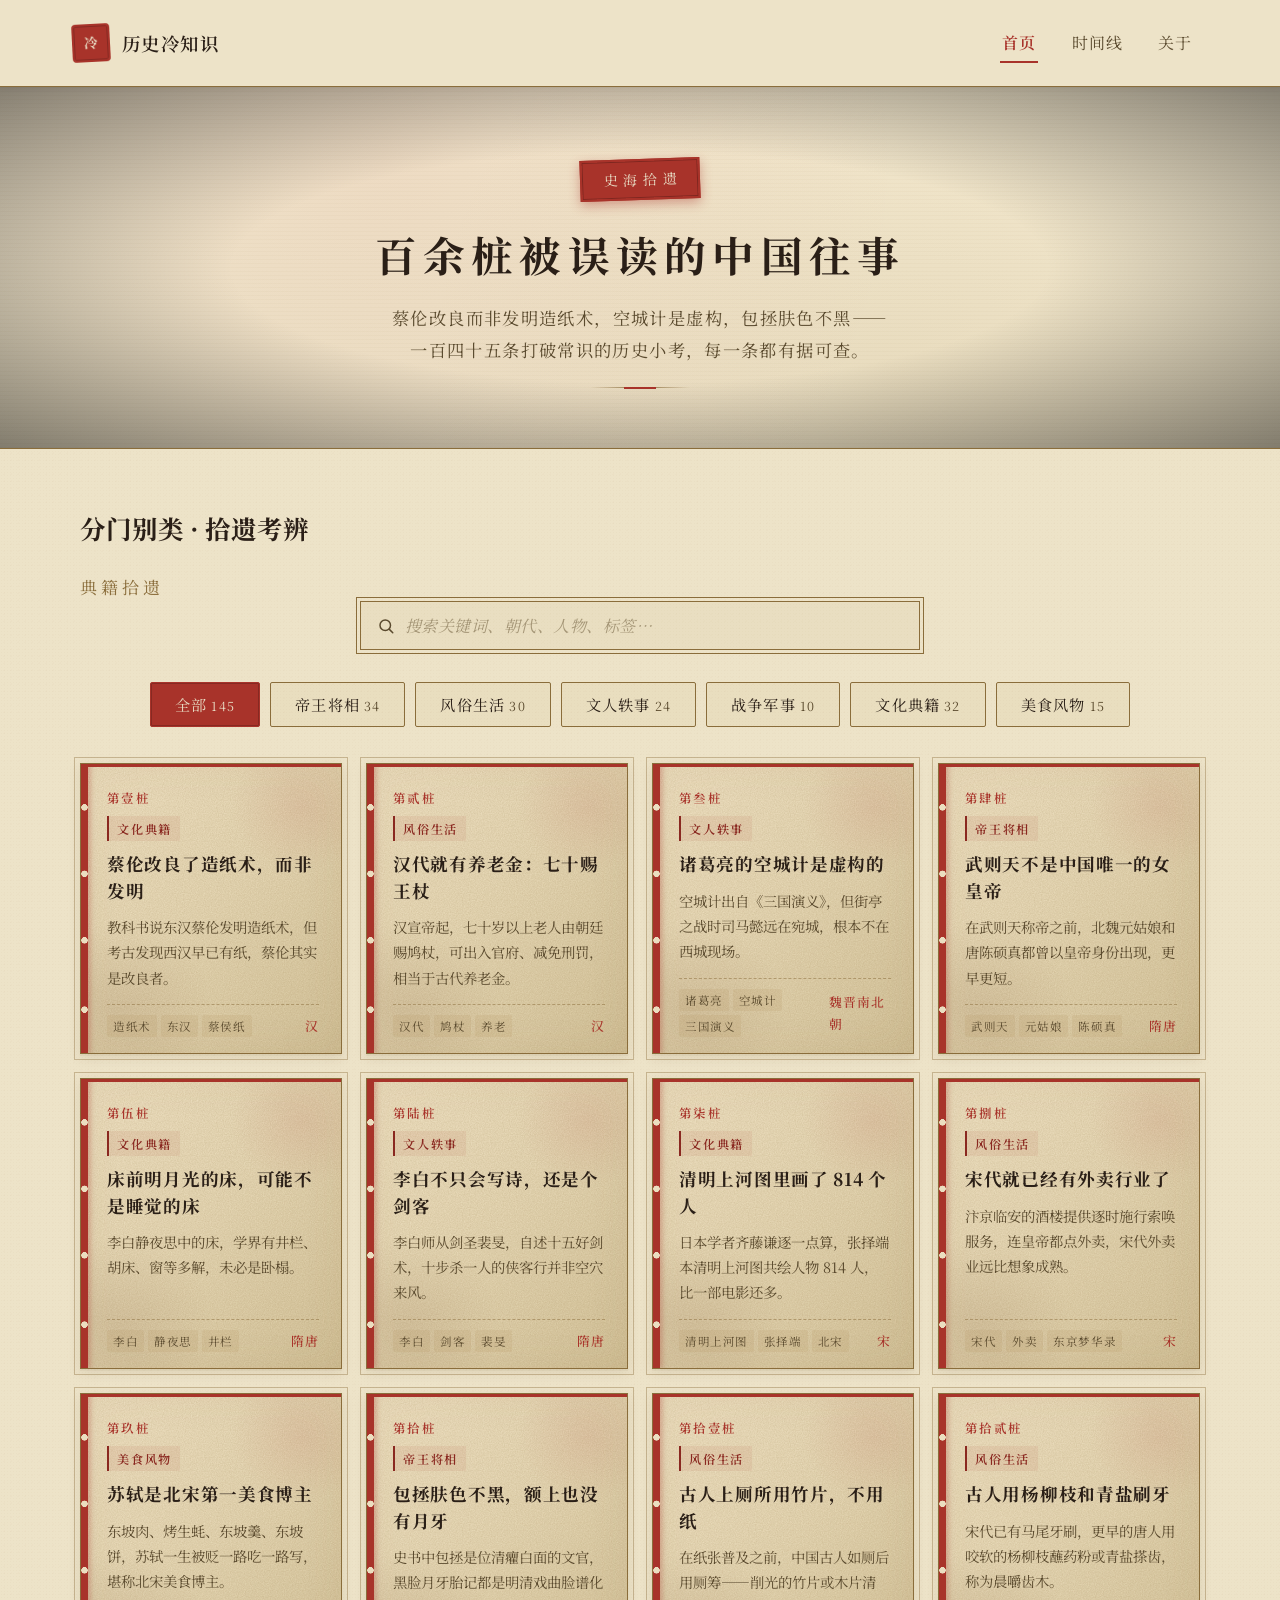
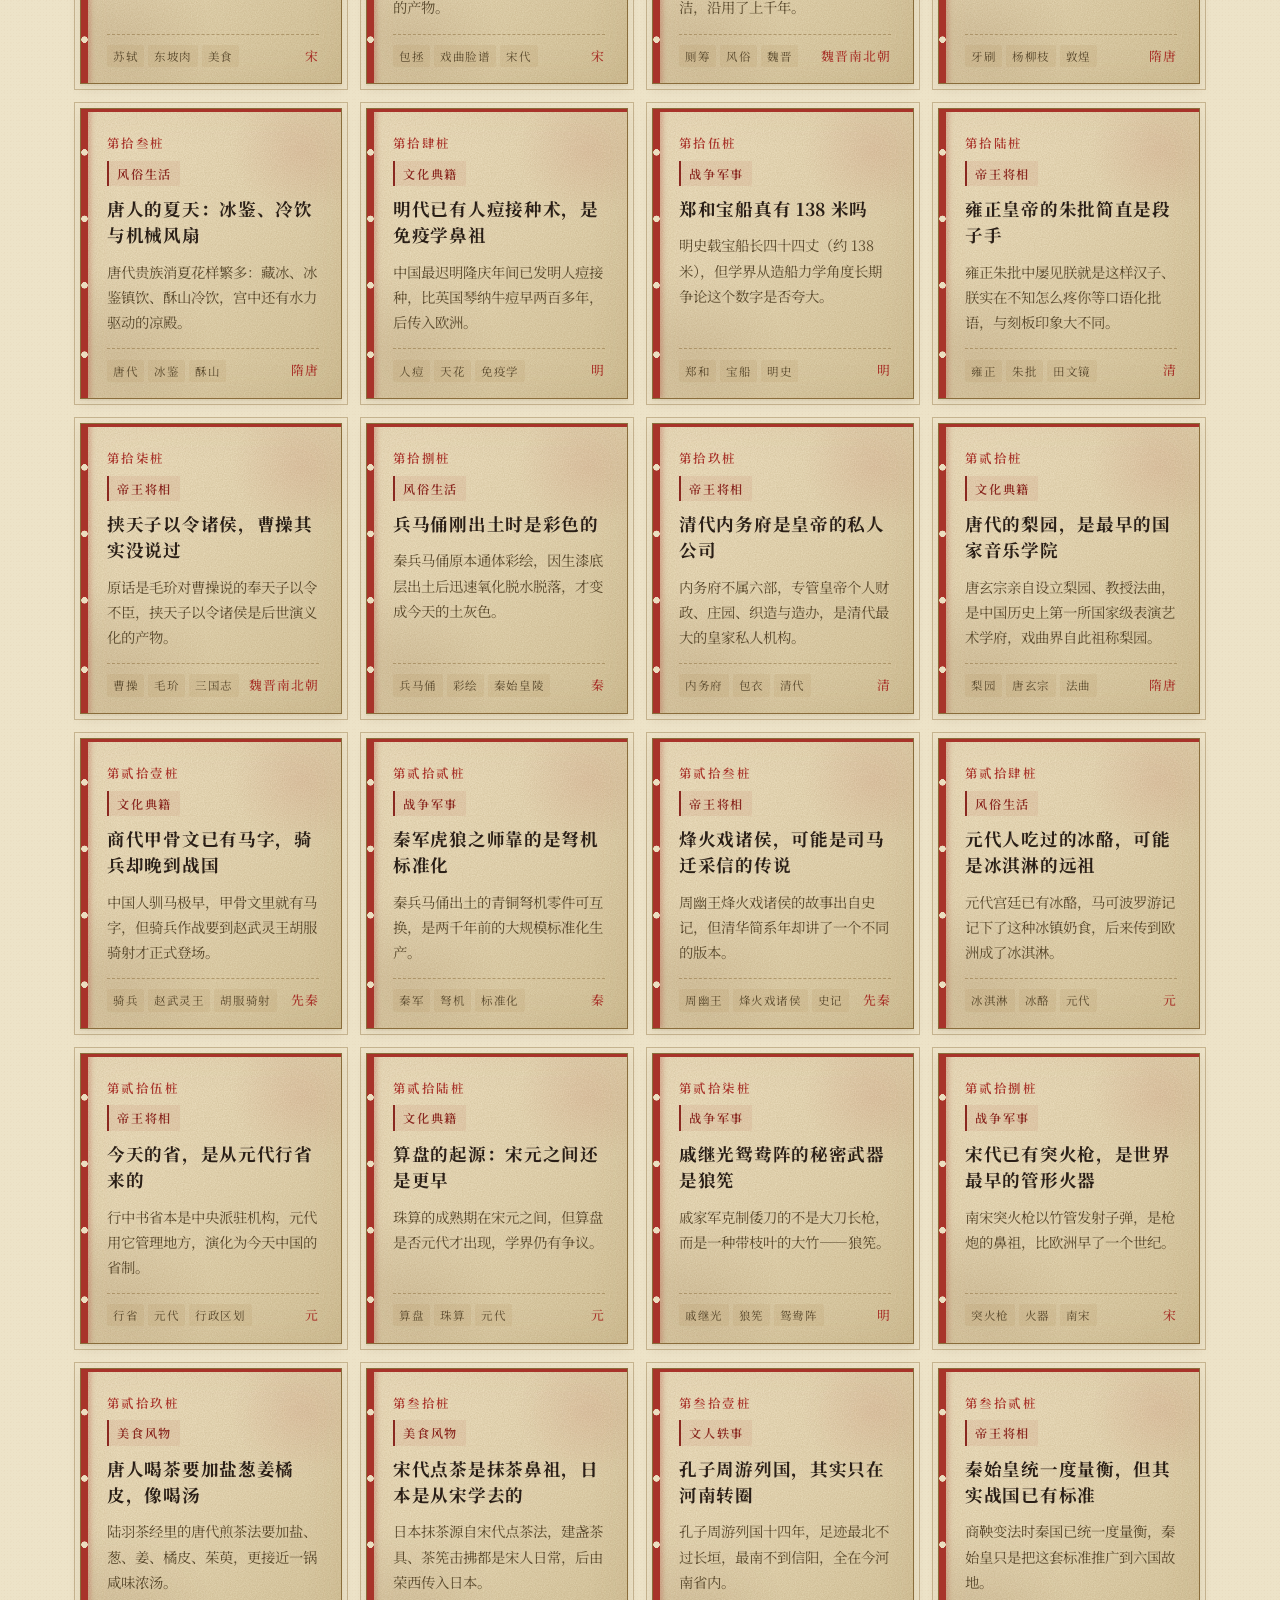
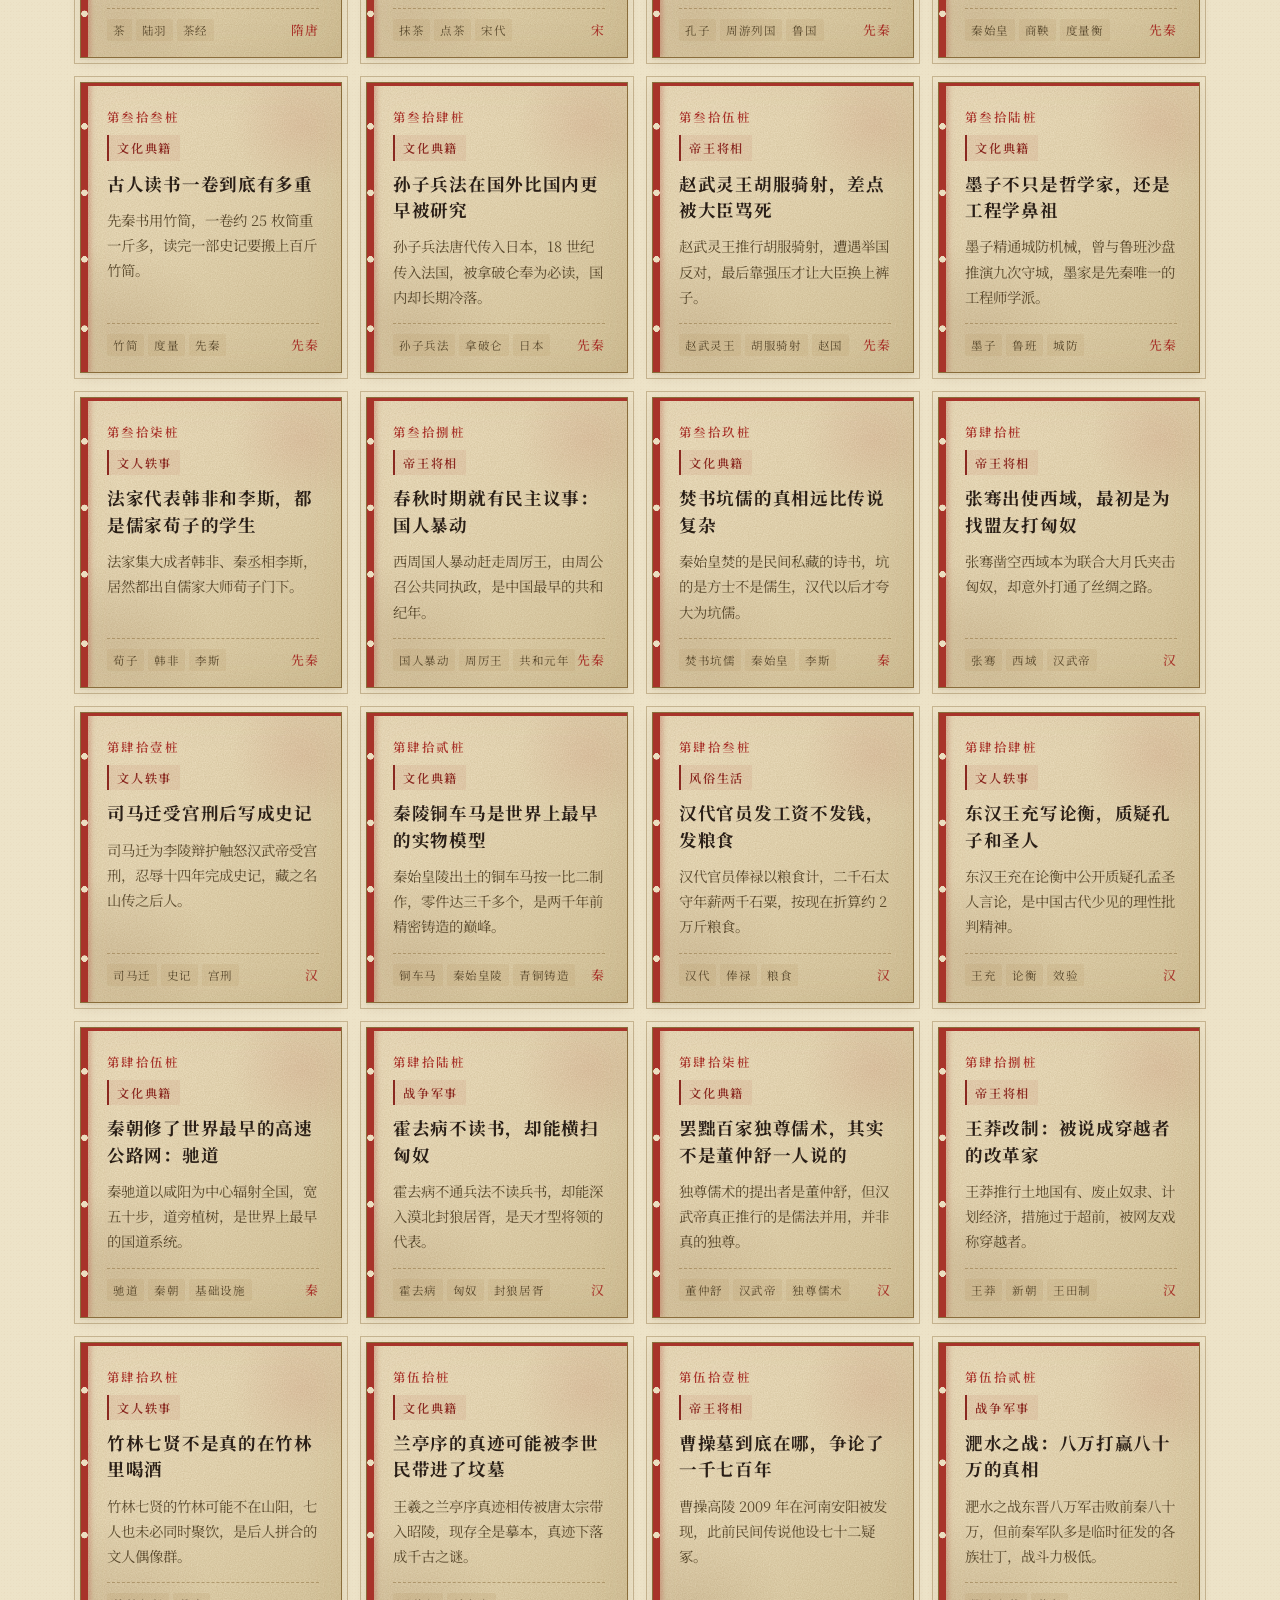
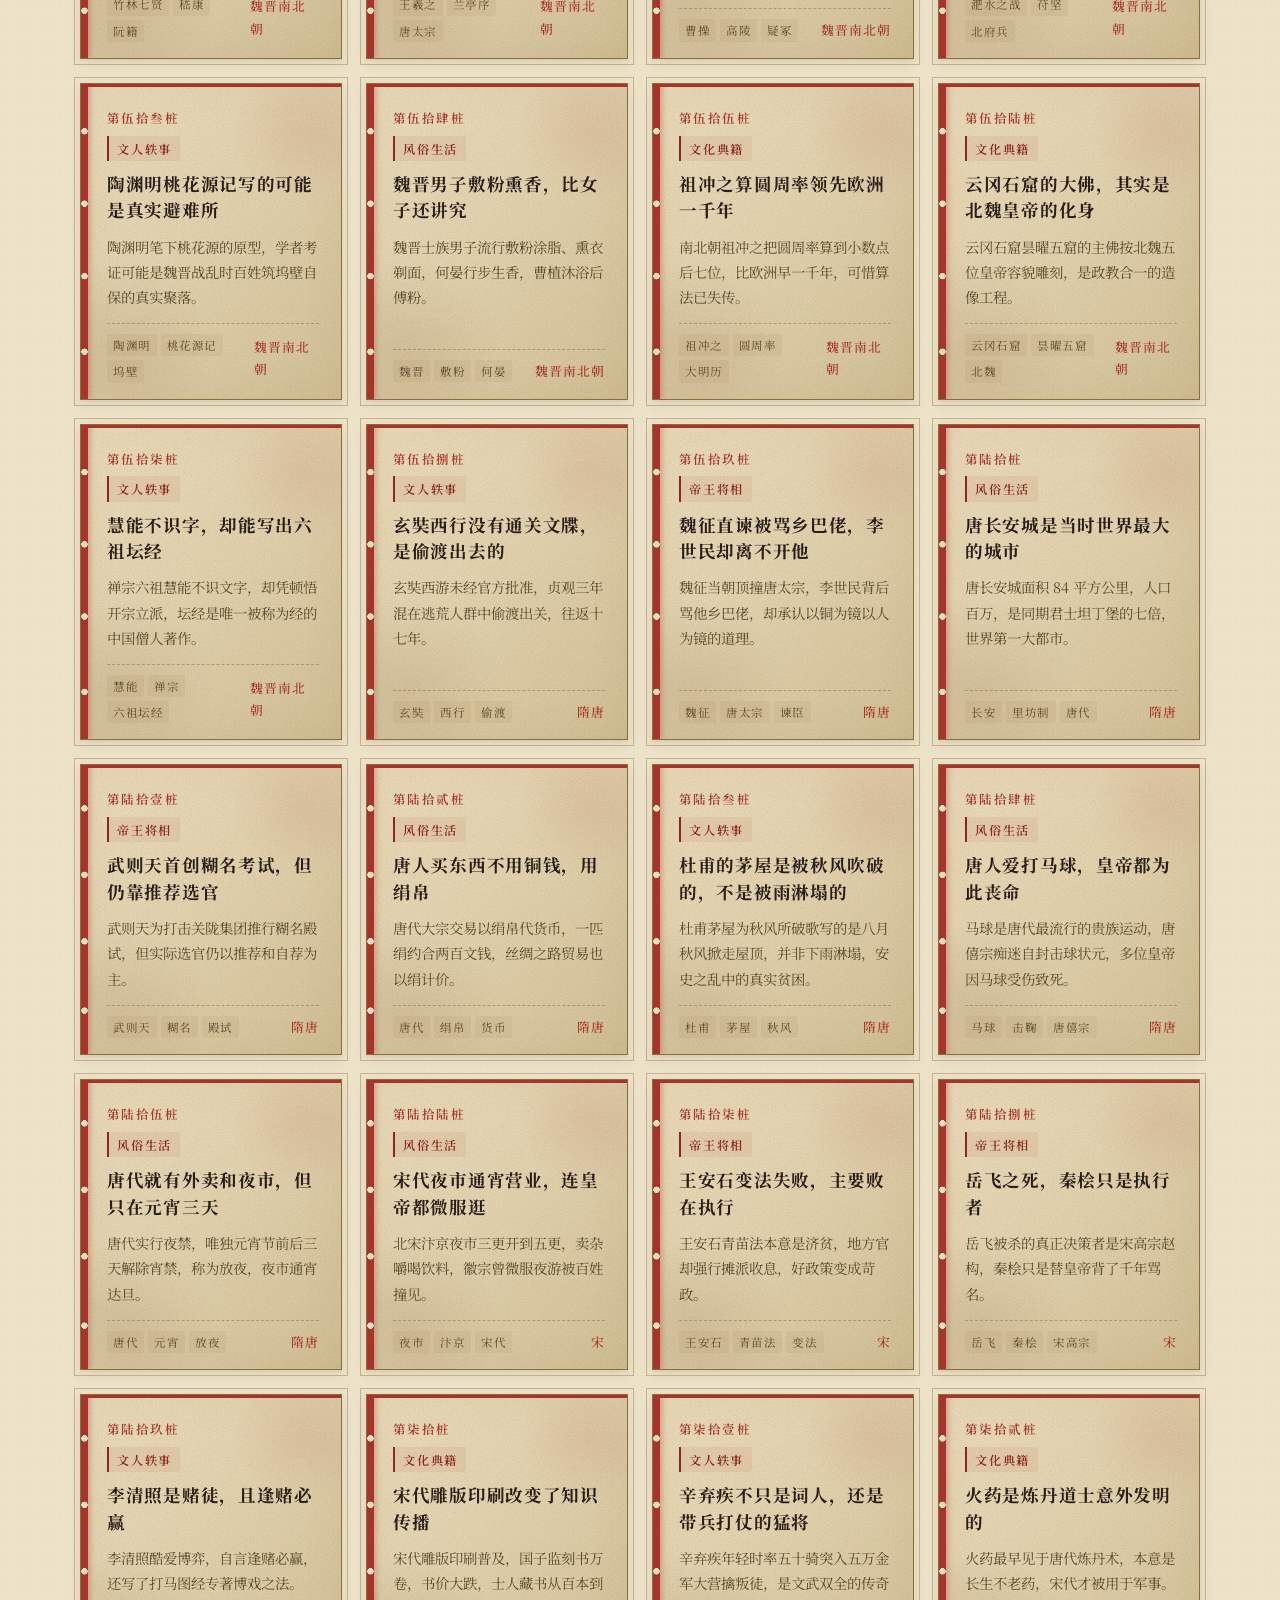
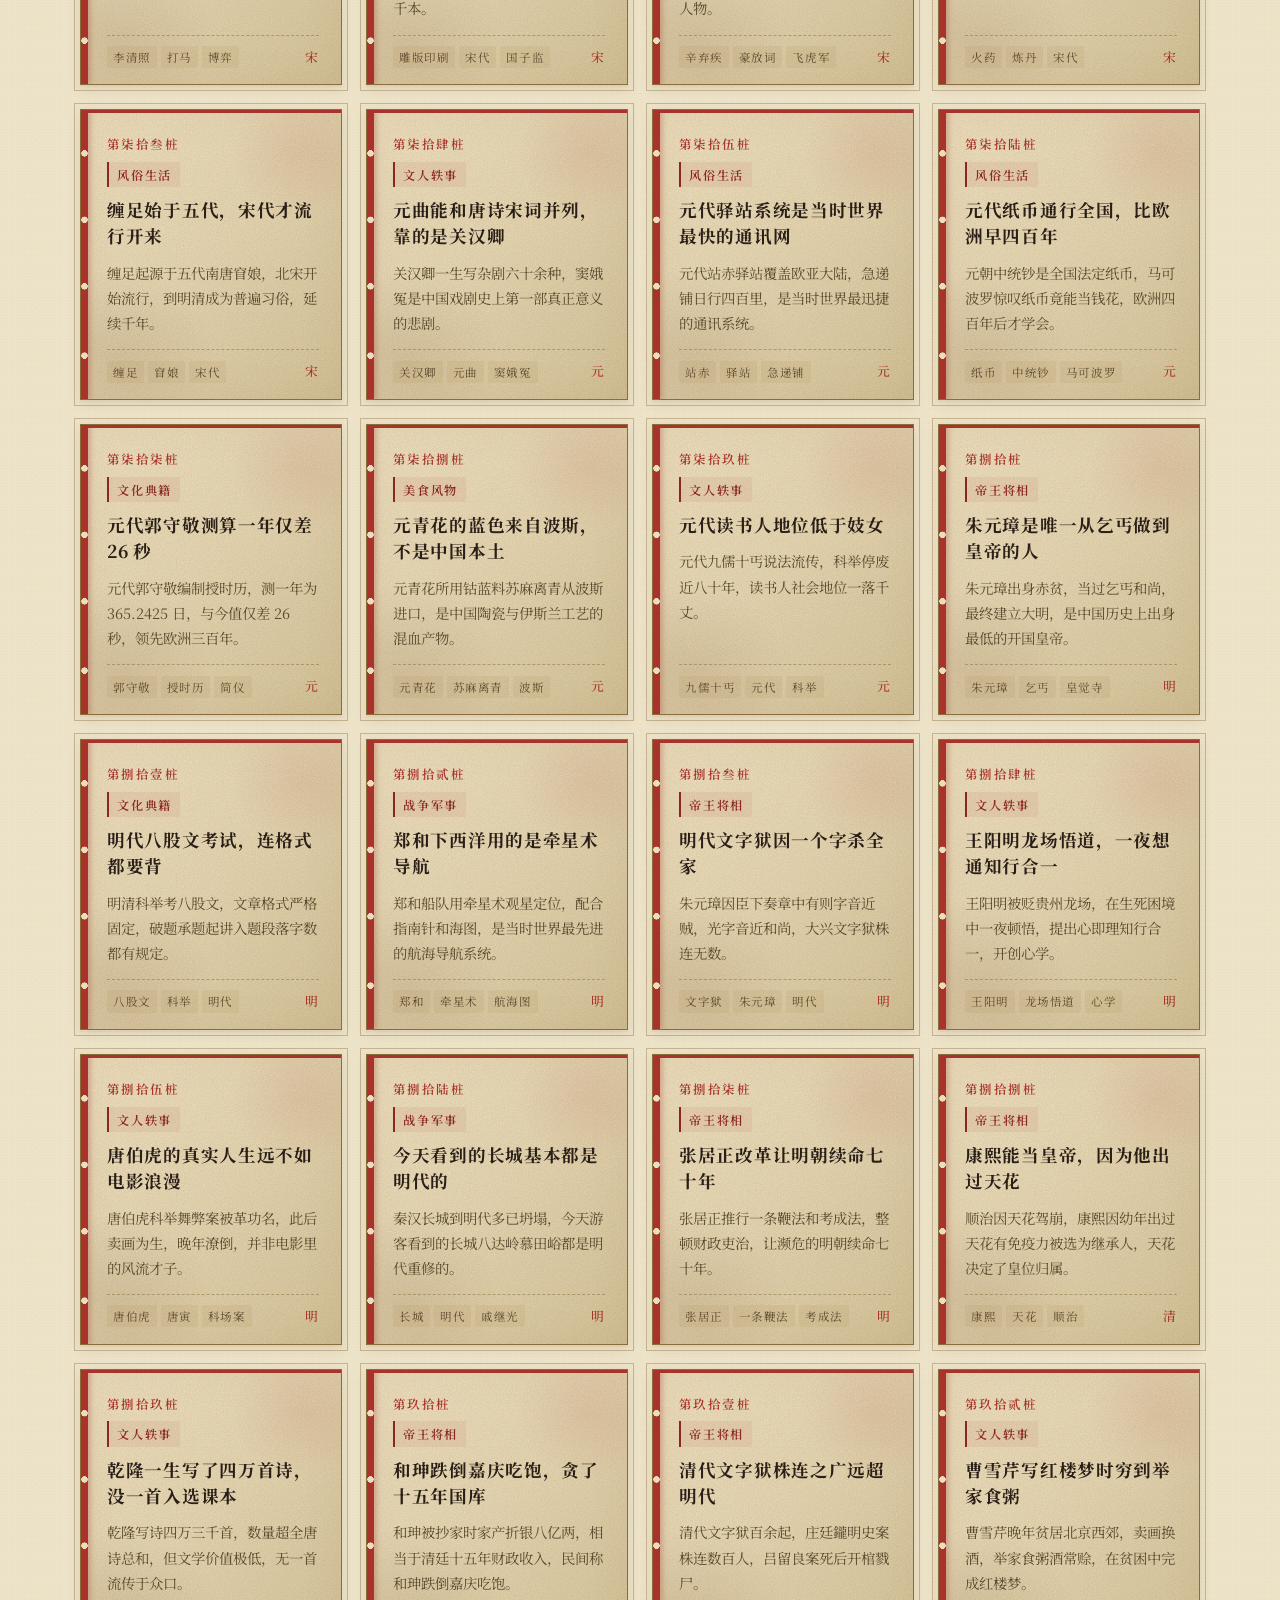
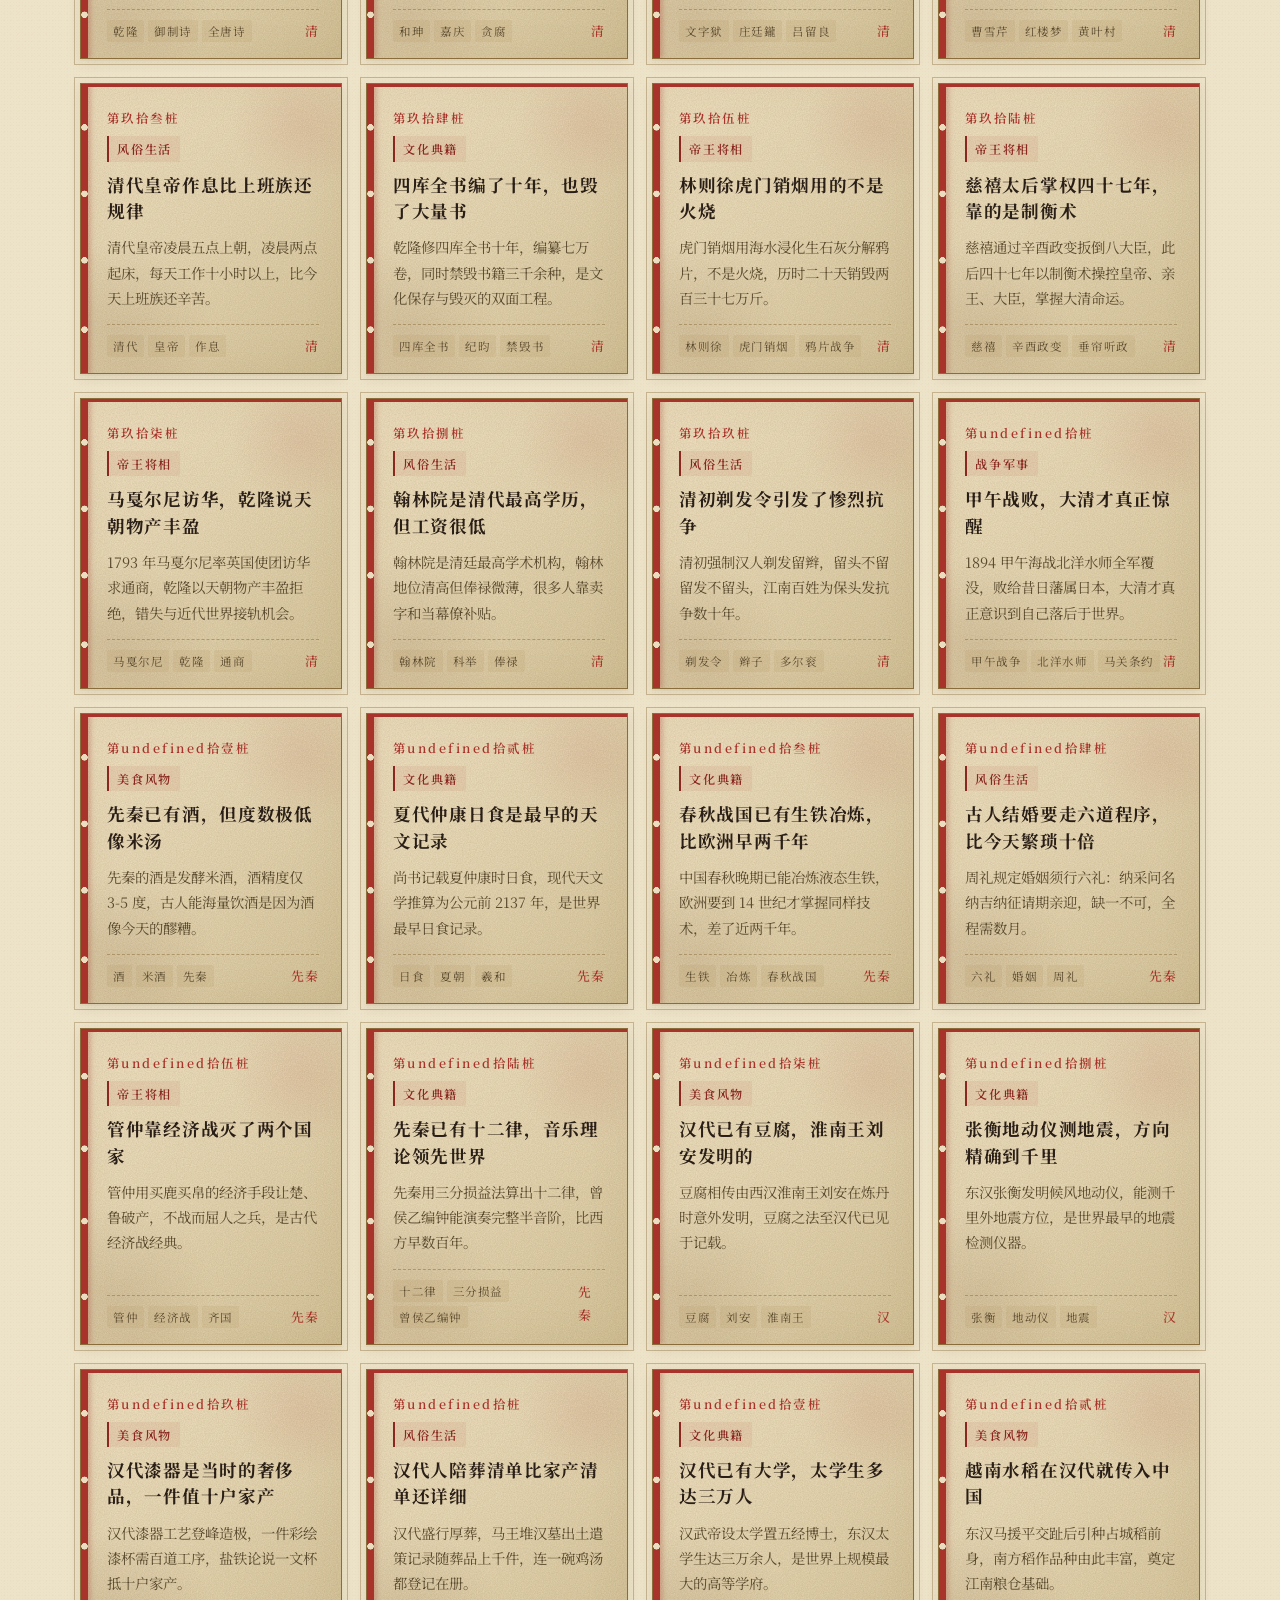
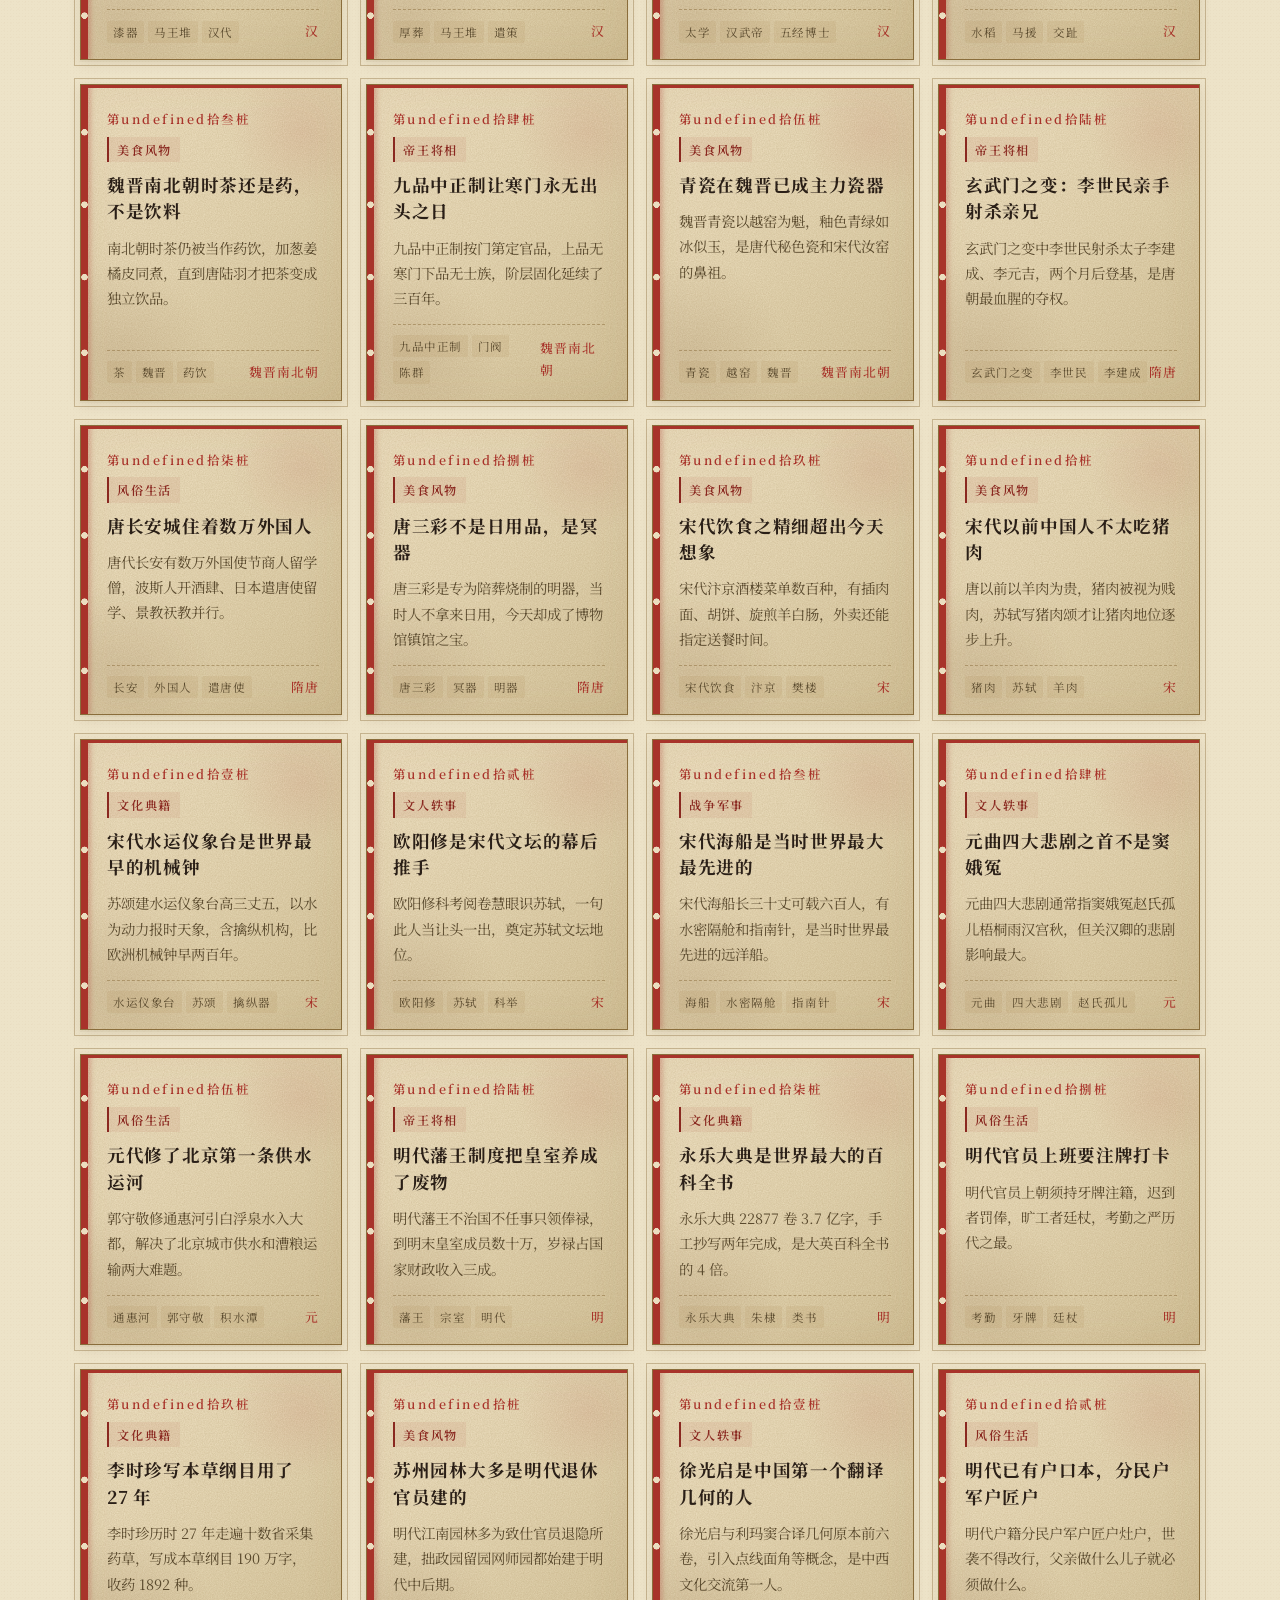
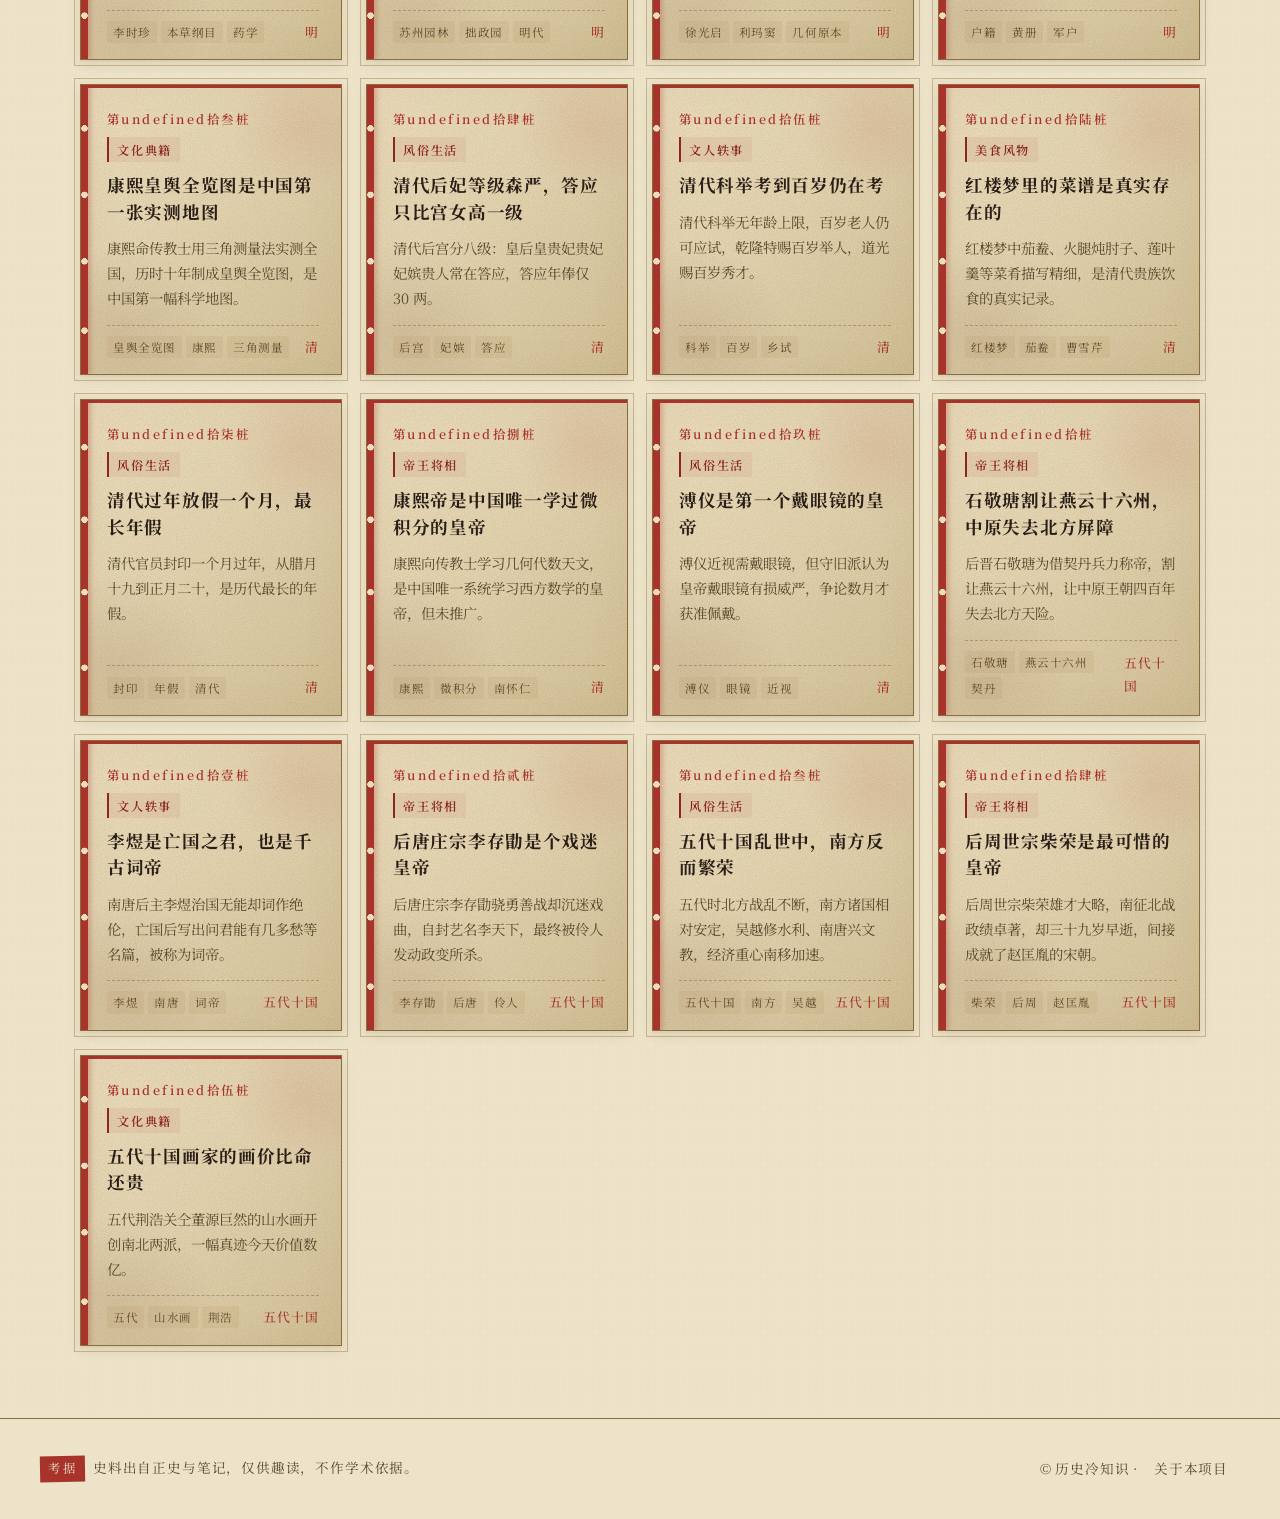
==== commit 261ba7b5: "style: 整站由深色主题翻转为浅色明亮书卷主题 根因：原配色以墨棕#1a1410为主背景，body/header/hero/footer 四处大块深色， 加上茶渍暗斑和重阴影，整体沉重压抑。  本" ====
--- a/index.html
+++ b/index.html
@@ -9,7 +9,7 @@
   <link rel="preconnect" href="https://fonts.googleapis.com">
   <link rel="preconnect" href="https://fonts.gstatic.com" crossorigin>
   <link href="https://fonts.googleapis.com/css2?family=Noto+Serif+SC:wght@400;500;600;700&display=swap" rel="stylesheet">
-<link rel="stylesheet" href="css/style.css?v=17">
+<link rel="stylesheet" href="css/style.css?v=22">
 
   <link rel="icon" href="data:image/svg+xml,%3Csvg xmlns='http://www.w3.org/2000/svg' viewBox='0 0 32 32'%3E%3Crect width='32' height='32' fill='%23a8332a'/%3E%3Ctext x='16' y='22' font-size='16' fill='%23e8dcc4' text-anchor='middle' font-family='serif' font-weight='700'%3E冷%3C/text%3E%3C/svg%3E">
 </head>
--- a/css/style.css
+++ b/css/style.css
@@ -15,18 +15,20 @@
    =========================================================== */
 
 :root {
-  --ink-brown:      #1a1410;
+  /* ink-brown 保留语义名但值改浅 — 主背景米黄 */
+  --ink-brown:      #ede3c8;
+  --paper:          #f7f0dc;
   --parchment:      #e8dcc4;
-  --parchment-dim:  #d4c4a0;
+  --parchment-dim:  #b8a884;
   --cinnabar:       #a8332a;
   --cinnabar-light: #c54a3f;
   --ink-text:       #2a1f17;
-  --ink-soft:       #4a3d33;
+  --ink-soft:       #5a4a2e;
   --gold:           #8a6d3b;
   --font-serif:     "Noto Serif SC","Source Han Serif SC","Songti SC","STSong","SimSun",serif;
   --max-w:          1200px;
-  --shadow-card:    0 4px 18px rgba(0,0,0,0.35);
-  --shadow-hover:   0 10px 28px rgba(168,51,42,0.18);
+  --shadow-card:    0 2px 10px rgba(80,50,15,0.10);
+  --shadow-hover:   0 6px 18px rgba(168,51,42,0.14);
 }
 
 *, *::before, *::after { box-sizing: border-box; }
@@ -39,8 +41,8 @@
   color: var(--ink-text);
   background-color: var(--ink-brown);
   background-image:
-    radial-gradient(rgba(232,220,196,0.02) 1px, transparent 1px),
-    radial-gradient(rgba(232,220,196,0.015) 1px, transparent 1px);
+    radial-gradient(rgba(140,110,50,0.035) 1px, transparent 1px),
+    radial-gradient(rgba(168,51,42,0.02) 1px, transparent 1px);
   background-size: 3px 3px, 7px 7px;
   background-position: 0 0, 1px 2px;
   min-height: 100vh;
@@ -56,7 +58,7 @@
   position: sticky;
   top: 0;
   z-index: 100;
-  box-shadow: 0 2px 12px rgba(0,0,0,0.4);
+  box-shadow: 0 1px 6px rgba(80,50,15,0.08);
 }
 .site-header__inner {
   max-width: var(--max-w);
@@ -72,7 +74,7 @@
   display: flex;
   align-items: center;
   gap: 12px;
-  color: var(--parchment);
+  color: var(--ink-text);
   text-decoration: none;
   font-size: 1.15rem;
   font-weight: 600;
@@ -98,16 +100,16 @@
 }
 .nav { display: flex; gap: 4px; flex-wrap: wrap; }
 .nav a {
-  color: var(--parchment);
+  color: var(--ink-soft);
   padding: 8px 14px;
   border-radius: 2px;
   font-size: 0.95rem;
   letter-spacing: 0.05em;
   position: relative;
 }
-.nav a:hover { background: rgba(232,220,196,0.08); text-decoration: none; }
+.nav a:hover { background: rgba(168,51,42,0.08); text-decoration: none; }
 .nav a.is-active {
-  color: var(--parchment);
+  color: var(--cinnabar);
   font-weight: 600;
 }
 .nav a.is-active::after {
@@ -115,16 +117,17 @@
   position: absolute;
   left: 14px; right: 14px; bottom: 2px;
   height: 2px;
-  background: var(--parchment);
+  background: var(--cinnabar);
 }
 
 /* === Hero（首页） — 古籍化精简版 === */
 .hero {
   background-color: var(--ink-brown);
   background-image:
-    radial-gradient(circle at 30% 20%, rgba(168,51,42,0.10), transparent 55%),
-    radial-gradient(circle at 70% 80%, rgba(176,141,87,0.08), transparent 50%);
-  color: var(--parchment);
+    radial-gradient(circle at 30% 20%, rgba(168,51,42,0.08), transparent 55%),
+    radial-gradient(circle at 70% 80%, rgba(176,141,87,0.10), transparent 50%),
+    linear-gradient(180deg, #f5ebd2 0%, #ede3c8 100%);
+  color: var(--ink-text);
   text-align: center;
   padding: 56px 20px 48px;
   border-bottom: 1px solid var(--gold);
@@ -135,7 +138,7 @@
   content: "";
   position: absolute;
   inset: 0;
-  background-image: repeating-linear-gradient(0deg, rgba(232,220,196,0.02) 0 1px, transparent 1px 4px);
+  background-image: repeating-linear-gradient(0deg, rgba(140,110,50,0.03) 0 1px, transparent 1px 4px);
   pointer-events: none;
 }
 .hero__seal {
@@ -156,11 +159,11 @@
   font-weight: 700;
   letter-spacing: 0.15em;
   margin: 0 0 12px;
-  text-shadow: 0 2px 8px rgba(0,0,0,0.5);
+  text-shadow: none;
 }
 .hero__subtitle {
   font-size: clamp(0.92rem, 2vw, 1.08rem);
-  color: var(--parchment-dim);
+  color: var(--ink-soft);
   letter-spacing: 0.08em;
   max-width: 640px;
   margin: 0 auto;
@@ -203,10 +206,10 @@
     radial-gradient(circle at 20% 30%, rgba(176,141,87,0.05), transparent 40%),
     radial-gradient(circle at 80% 70%, rgba(168,51,42,0.04), transparent 50%);
 }
-/* 首页 page-title/divider 坐在墨棕底上，改用 parchment 浅色 */
+/* 首页 page-title/tab/search — 浅底用深字（与其它页一致）*/
 body:has(.hero) .page-title,
 body:has(.hero) .page-subtitle {
-  color: var(--parchment);
+  color: var(--ink-text);
 }
 body:has(.hero) .divider-ornament {
   color: var(--gold);
@@ -215,16 +218,15 @@
 body:has(.hero) .divider-ornament::after {
   background: linear-gradient(90deg, transparent, var(--gold), transparent);
 }
-/* 首页 tab/搜索框需调整对比 */
 body:has(.hero) .tab-btn {
-  background: rgba(232,220,196,0.08);
+  background: rgba(160,130,60,0.06);
   border-color: var(--gold);
-  color: var(--parchment);
+  color: var(--ink-text);
 }
 body:has(.hero) .tab-btn:hover {
-  background: rgba(176,141,87,0.18);
-  border-color: var(--cinnabar-light);
-  color: var(--parchment);
+  background: rgba(176,141,87,0.14);
+  border-color: var(--cinnabar);
+  color: var(--cinnabar);
 }
 body:has(.hero) .tab-btn.is-active {
   background: var(--cinnabar);
@@ -232,29 +234,29 @@
   color: var(--parchment);
 }
 body:has(.hero) .tab-count {
-  color: var(--parchment-dim);
+  color: var(--ink-soft);
 }
 body:has(.hero) .tab-btn.is-active .tab-count {
   color: var(--parchment);
 }
 body:has(.hero) .search-box__label {
-  background: rgba(232,220,196,0.06);
+  background: rgba(160,130,60,0.05);
   border-color: var(--gold);
 }
 body:has(.hero) .search-box__input {
-  color: var(--parchment);
+  color: var(--ink-text);
 }
 body:has(.hero) .search-box__input::placeholder {
-  color: var(--parchment-dim);
+  color: #8a7a5a;
 }
 body:has(.hero) .search-box__icon {
-  color: var(--parchment-dim);
+  color: var(--ink-soft);
 }
 body:has(.hero) .search-meta {
-  color: var(--parchment-dim);
+  color: var(--ink-soft);
 }
 body:has(.hero) .empty-state {
-  color: var(--parchment-dim);
+  color: var(--ink-soft);
 }
 
 /* === 分类筛选 tab === */
@@ -310,10 +312,10 @@
   background-image:
     /* 1. SVG 噪点滤镜 — 真实纸纹（turbulence 湍流）*/
     url("data:image/svg+xml;utf8,<svg xmlns='http://www.w3.org/2000/svg' width='200' height='200'><filter id='n'><feTurbulence type='fractalNoise' baseFrequency='0.85' numOctaves='2' stitchTiles='stitch'/><feColorMatrix values='0 0 0 0 0.4  0 0 0 0 0.3  0 0 0 0 0.15  0 0 0 0.28 0'/></filter><rect width='100%25' height='100%25' filter='url(%23n)'/></svg>"),
-    /* 2. 茶渍暗斑 — 左下角明显的茶渍 */
-    radial-gradient(ellipse 60% 50% at 15% 85%, rgba(110,70,30,0.30), transparent 60%),
+    /* 2. 茶渍暗斑 — 减弱（浅底不宜过重）*/
+    radial-gradient(ellipse 60% 50% at 15% 85%, rgba(110,70,30,0.12), transparent 60%),
     /* 3. 右上角朱砂晕染 */
-    radial-gradient(ellipse 50% 40% at 85% 15%, rgba(168,51,42,0.18), transparent 55%),
+    radial-gradient(ellipse 50% 40% at 85% 15%, rgba(168,51,42,0.10), transparent 55%),
     /* 4. 整体明暗渐变 — 左上亮、右下暗，模拟纸张光照 */
     linear-gradient(135deg, #f2e5c8 0%, #e8dab8 50%, #d8c8a0 100%);
   background-blend-mode: multiply, normal, normal, normal;
@@ -329,9 +331,9 @@
   cursor: pointer;
   /* 阴影：硬投影（纸张贴桌）+ 模糊扩散 + 内晕（纸张透光）*/
   box-shadow:
-    0 2px 0 rgba(0,0,0,0.06),
-    0 6px 16px rgba(0,0,0,0.22),
-    inset 0 0 40px rgba(140,100,50,0.12);
+    0 2px 0 rgba(80,50,15,0.04),
+    0 4px 12px rgba(80,50,15,0.10),
+    inset 0 0 40px rgba(140,100,50,0.08);
   min-height: 260px;
   grid-column: span 1;
   width: 100%;
@@ -368,10 +370,10 @@
   border-color: var(--cinnabar);
   outline-color: var(--cinnabar);
   box-shadow:
-    0 3px 0 rgba(0,0,0,0.08),
-    0 10px 24px rgba(168,51,42,0.18),
-    0 16px 36px rgba(0,0,0,0.25),
-    inset 0 0 40px rgba(140,100,50,0.15);
+    0 3px 0 rgba(80,50,15,0.06),
+    0 8px 20px rgba(168,51,42,0.14),
+    0 12px 28px rgba(80,50,15,0.12),
+    inset 0 0 40px rgba(140,100,50,0.10);
   text-decoration: none;
 }
 .fact-card:focus-visible {
@@ -557,272 +559,296 @@
   letter-spacing: 0.08em;
 }
 
-/* === 时间线 — 折叠式竹简展开 === */
+/* === 时间线 — 淡雅书卷竹简 === */
 .timeline-container {
+  max-width: 920px;
+  margin: 0 auto;
+  padding: 12px 0;
+}
+
+/* === 朝代竹简标签 === */
+.timeline-dynasty {
+  margin-bottom: 14px;
   position: relative;
-  padding-left: 0;
-  max-width: 900px;
-  margin: 0 auto;
-}
-
-/* 朝代分组 */
-.timeline-dynasty {
-  margin-bottom: 16px;
+}
+
+.timeline-dynasty__header {
+  display: flex;
+  align-items: stretch;
+  gap: 0;
+  width: 100%;
+  padding: 0;
+  background: none;
+  border: none;
+  cursor: pointer;
+  font-family: var(--font-serif);
+  text-align: left;
   position: relative;
-}
-
-/* 朝代标签 — 可点击的按钮 */
-.timeline-dynasty__header {
+  transition: transform 0.3s cubic-bezier(0.22, 1, 0.36, 1);
+  overflow: hidden;
+  border-radius: 4px;
+  box-shadow: 0 1px 3px rgba(80, 50, 15, 0.08);
+}
+.timeline-dynasty__header:hover {
+  transform: translateX(4px);
+  box-shadow: 0 3px 10px rgba(168, 51, 42, 0.12);
+}
+.timeline-dynasty__header:focus-visible {
+  outline: 2px solid var(--cinnabar);
+  outline-offset: 3px;
+}
+
+/* 大竹简片 — 淡竹色 */
+.timeline-dynasty__slip {
+  flex-shrink: 0;
+  width: 54px;
+  min-height: 72px;
+  background:
+    /* 竹节横纹 — 极淡 */
+    linear-gradient(0deg,
+      transparent 0%, transparent 45%,
+      rgba(140,110,50,0.1) 45.5%, rgba(140,110,50,0.1) 46.5%, transparent 47%,
+      transparent 100%),
+    /* 竹纤维竖纹 — 极淡 */
+    repeating-linear-gradient(90deg,
+      rgba(140,110,50,0.04) 0 1px,
+      transparent 1px 3px),
+    /* 淡竹色基色 */
+    linear-gradient(90deg,
+      #e8d9a8 0%, #f0e4b8 30%, #f5ecd0 50%, #f0e4b8 70%, #e8d9a8 100%);
+  border: 1px solid rgba(160, 130, 60, 0.35);
+  border-right: 1px solid rgba(160, 130, 60, 0.2);
+  border-radius: 4px 0 0 4px;
+  position: relative;
+  transition: filter 0.35s ease;
+  display: flex;
+  align-items: center;
+  justify-content: center;
+}
+/* 穿绳孔 */
+.timeline-dynasty__slip::before,
+.timeline-dynasty__slip::after {
+  content: "";
+  position: absolute;
+  left: 50%;
+  transform: translateX(-50%);
+  width: 5px; height: 5px;
+  background: rgba(80, 55, 20, 0.5);
+  border-radius: 50%;
+  box-shadow: inset 0 1px 1px rgba(0,0,0,0.2);
+}
+.timeline-dynasty__slip::before { top: 8px; }
+.timeline-dynasty__slip::after  { bottom: 8px; }
+.timeline-dynasty.is-expanded .timeline-dynasty__slip {
+  filter: brightness(0.96) saturate(1.15);
+}
+
+/* 信息条 — 浅羊皮纸 */
+.timeline-dynasty__info {
+  flex: 1;
   display: flex;
   align-items: center;
   gap: 14px;
-  width: 100%;
-  padding: 18px 24px 18px 32px;
-  background: linear-gradient(135deg, var(--parchment) 0%, var(--parchment-dim) 100%);
-  border: 1px solid var(--gold);
-  outline: 1px solid rgba(138, 109, 59, 0.3);
-  outline-offset: 3px;
-  cursor: pointer;
-  position: relative;
-  transition: border-color 0.3s ease, background 0.3s ease, box-shadow 0.3s ease;
-  font-family: var(--font-serif);
-  text-align: left;
-  /* 竹简感：左侧朱砂装订线 */
-  border-left: 5px solid var(--cinnabar);
-}
-/* 装订线针脚 */
-.timeline-dynasty__header::before {
-  content: "";
-  position: absolute;
-  left: 0; top: 0; bottom: 0;
-  width: 5px;
-  background: var(--cinnabar);
-  background-image: repeating-linear-gradient(
-    0deg,
-    var(--cinnabar) 0 12px,
-    rgba(0,0,0,0.3) 12px 15px
-  );
-}
-.timeline-dynasty__header:hover {
-  border-color: var(--cinnabar);
-  box-shadow: 0 4px 14px rgba(168,51,42,0.15);
-}
-.timeline-dynasty__header:focus-visible {
-  outline: 2px solid var(--cinnabar);
-  outline-offset: 2px;
-  box-shadow: 0 0 0 3px var(--parchment), 0 0 0 5px var(--cinnabar);
-}
-/* 展开状态 — 标签变色 */
-.timeline-dynasty.is-expanded .timeline-dynasty__header {
-  background: linear-gradient(135deg, var(--cinnabar) 0%, #8a2820 100%);
-  border-color: var(--cinnabar);
-  color: var(--parchment);
-  border-bottom-left-radius: 0;
-  border-bottom-right-radius: 0;
-}
-.timeline-dynasty.is-expanded .timeline-dynasty__header::before {
-  background-image: repeating-linear-gradient(
-    0deg,
-    var(--parchment) 0 12px,
-    rgba(0,0,0,0.2) 12px 15px
-  );
-}
-.timeline-dynasty.is-expanded .timeline-dynasty__name {
-  color: var(--parchment);
-}
-.timeline-dynasty.is-expanded .timeline-dynasty__count {
-  color: rgba(232,220,196,0.85);
-  background: rgba(232,220,196,0.15);
-}
-
-/* 朝代名 */
+  padding: 14px 20px;
+  background: linear-gradient(135deg, #faf3e0 0%, #f5ecd7 100%);
+  border: 1px solid rgba(160, 130, 60, 0.25);
+  border-left: none;
+  border-radius: 0 4px 4px 0;
+  transition: background 0.3s ease, border-color 0.3s ease;
+  min-height: 72px;
+  min-width: 0;
+}
+.timeline-dynasty__header:hover .timeline-dynasty__info {
+  border-color: rgba(168, 51, 42, 0.4);
+}
+.timeline-dynasty.is-expanded .timeline-dynasty__info {
+  background: linear-gradient(135deg, #f5ecd7 0%, #ecd9b0 100%);
+  border-color: rgba(168, 51, 42, 0.35);
+  border-radius: 0;
+}
 .timeline-dynasty__name {
-  font-size: 1.4rem;
+  font-size: 1.35rem;
   font-weight: 700;
   letter-spacing: 0.2em;
   color: var(--cinnabar);
   margin: 0;
   flex-shrink: 0;
-  transition: color 0.3s ease;
-}
-/* 朝代计数 */
+}
 .timeline-dynasty__count {
-  font-size: 0.82rem;
-  color: var(--ink-soft);
+  font-size: 0.78rem;
+  color: #6b5a3a;
   letter-spacing: 0.06em;
-  background: rgba(176,141,87,0.12);
+  background: rgba(160, 130, 60, 0.1);
   padding: 3px 10px;
   border-radius: 2px;
-  transition: color 0.3s ease, background 0.3s ease;
   flex-shrink: 0;
 }
-/* 展开/收起提示 */
+.timeline-dynasty.is-expanded .timeline-dynasty__count {
+  background: rgba(168, 51, 42, 0.1);
+  color: var(--cinnabar);
+}
 .timeline-dynasty__toggle {
   margin-left: auto;
-  font-size: 0.85rem;
-  color: var(--ink-soft);
-  letter-spacing: 0.1em;
+  font-size: 0.82rem;
+  color: #8a7a5a;
+  letter-spacing: 0.12em;
   flex-shrink: 0;
   transition: color 0.3s ease;
 }
 .timeline-dynasty.is-expanded .timeline-dynasty__toggle {
-  color: var(--parchment);
-  opacity: 0.8;
-}
-
-/* === 内容区 — 竹简展开动画 === */
+  color: var(--cinnabar);
+}
+
+/* === 内容区 — 浅米黄卷轴底 === */
 .timeline-dynasty__content {
   max-height: 0;
   overflow: hidden;
   transition: max-height 0.5s cubic-bezier(0.22, 1, 0.36, 1);
-  /* 展开时背景 — 羊皮纸 */
-  background: var(--parchment);
-  background-image:
-    repeating-linear-gradient(135deg, rgba(176,141,87,0.03) 0 1px, transparent 1px 3px),
-    linear-gradient(145deg, rgba(255,250,235,0.3), transparent 60%);
-  border: 1px solid var(--gold);
-  border-top: none;
+  background: linear-gradient(180deg, #faf5e6 0%, #f5eed8 100%);
+  border: 1px solid rgba(160, 130, 60, 0.22);
+  border-top: 1px dashed rgba(160, 130, 60, 0.3);
+  border-radius: 0 0 4px 4px;
 }
 .timeline-dynasty.is-expanded .timeline-dynasty__content {
-  max-height: 5000px;
-  border-color: var(--cinnabar);
-  border-top: 1px solid rgba(168,51,42,0.2);
-  box-shadow: 0 6px 18px rgba(0,0,0,0.12);
-}
-/* 内容内层 — 留出左侧装订线空间 */
+  max-height: 8000px;
+  box-shadow: 0 4px 14px rgba(80, 50, 15, 0.06);
+}
 .timeline-dynasty__inner {
-  padding: 20px 24px 20px 32px;
-  position: relative;
-}
-/* 内层左侧装订线延续 */
-.timeline-dynasty__inner::before {
-  content: "";
-  position: absolute;
-  left: 0; top: 0; bottom: 0;
-  width: 5px;
-  background: var(--cinnabar);
-  background-image: repeating-linear-gradient(
-    0deg,
-    var(--cinnabar) 0 12px,
-    rgba(0,0,0,0.2) 12px 15px
-  );
-  opacity: 0.5;
+  padding: 18px 18px 22px;
 }
 
 /* 空朝代 */
 .timeline-empty {
   text-align: center;
-  color: var(--ink-soft);
+  color: #8a7a5a;
   padding: 24px;
-  font-size: 0.92rem;
+  font-size: 0.9rem;
   letter-spacing: 0.08em;
-  border: 1px dashed var(--gold);
-  background: rgba(176,141,87,0.04);
-  border-radius: 2px;
 }
 .is-empty .timeline-dynasty__header {
   opacity: 0.5;
   cursor: default;
-}
-.is-empty .timeline-dynasty__toggle {
-  display: none;
-}
-
-/* === 条目列表 — 双列 === */
+  pointer-events: none;
+}
+
+/* === 条目 — 小竹简 === */
 .timeline-list {
   display: grid;
   grid-template-columns: 1fr;
-  gap: 12px;
-}
-/* 条目 */
+  gap: 10px;
+}
 .timeline-item {
-  display: block;
-  padding: 14px 16px;
-  background: rgba(232,220,196,0.5);
-  border: 1px solid rgba(138, 109, 59, 0.3);
-  border-left: 3px solid var(--gold);
-  border-radius: 2px;
-  transition: border-color 0.3s ease, transform 0.3s ease, box-shadow 0.3s ease, background 0.3s ease;
-}
+  display: flex;
+  align-items: stretch;
+  gap: 0;
+  background:
+    /* 竹纤维 */
+    repeating-linear-gradient(90deg,
+      rgba(140,110,50,0.03) 0 1px,
+      transparent 1px 3px),
+    /* 淡竹色 */
+    linear-gradient(90deg,
+      #efe2b0 0%, #f5ecc8 40%, #f5ecc8 60%, #efe2b0 100%);
+  border: 1px solid rgba(160, 130, 60, 0.3);
+  border-radius: 4px;
+  position: relative;
+  transition: transform 0.28s cubic-bezier(0.22, 1, 0.36, 1),
+              box-shadow 0.28s ease,
+              border-color 0.28s ease;
+  box-shadow: 0 1px 2px rgba(80, 50, 15, 0.06);
+  overflow: hidden;
+}
+/* 小竹简穿绳孔 */
+.timeline-item::before,
+.timeline-item::after {
+  content: "";
+  position: absolute;
+  left: 9px;
+  width: 4px; height: 4px;
+  background: rgba(80, 55, 20, 0.4);
+  border-radius: 50%;
+}
+.timeline-item::before { top: 8px; }
+.timeline-item::after  { bottom: 8px; }
 .timeline-item:hover {
-  border-left-color: var(--cinnabar);
-  transform: translateX(4px);
-  box-shadow: 0 4px 12px rgba(168,51,42,0.1);
-  background: rgba(232,220,196,0.8);
-}
-.timeline-item__body { min-width: 0; }
+  transform: translateY(-2px);
+  border-color: rgba(168, 51, 42, 0.45);
+  box-shadow: 0 4px 12px rgba(168, 51, 42, 0.12);
+}
+
+/* 条目内容 */
+.timeline-item__body {
+  flex: 1;
+  padding: 11px 14px 11px 24px;
+  min-width: 0;
+}
 .timeline-item__ordinal {
-  font-size: 0.72rem;
+  font-size: 0.7rem;
   color: var(--cinnabar);
   letter-spacing: 0.15em;
   font-weight: 600;
-  margin-bottom: 4px;
+  margin-bottom: 3px;
+  opacity: 0.85;
 }
 .timeline-item__title {
-  font-size: 1.02rem;
+  font-size: 0.98rem;
   font-weight: 600;
-  margin: 0 0 6px;
-  color: var(--ink-text);
-  line-height: 1.45;
+  margin: 0 0 4px;
+  color: var(--ink-text);
+  line-height: 1.4;
 }
 .timeline-item__title a { color: inherit; text-decoration: none; }
 .timeline-item__title a:hover { color: var(--cinnabar); }
 .timeline-item__summary {
-  font-size: 0.88rem;
-  color: var(--ink-soft);
-  line-height: 1.7;
-  margin: 0 0 6px;
+  font-size: 0.83rem;
+  color: #5a4a2e;
+  line-height: 1.6;
+  margin: 0 0 5px;
   display: -webkit-box;
   -webkit-line-clamp: 2;
   -webkit-box-orient: vertical;
   overflow: hidden;
 }
 .timeline-item__cat {
-  font-size: 0.76rem;
+  font-size: 0.7rem;
   color: var(--cinnabar);
   letter-spacing: 0.1em;
   font-weight: 500;
-}
-
-/* 响应式：桌面双列 */
+  opacity: 0.75;
+}
+
+/* 响应式 */
 @media (min-width: 768px) {
   .timeline-list {
     grid-template-columns: repeat(2, 1fr);
-    gap: 14px 16px;
+    gap: 12px 14px;
   }
 }
 @media (min-width: 1024px) {
-  .timeline-list { gap: 16px 20px; }
+  .timeline-list { gap: 14px 18px; }
   .timeline-dynasty__name { font-size: 1.5rem; }
-}
-/* 手机 */
+  .timeline-dynasty__slip { width: 62px; min-height: 80px; }
+}
 @media (max-width: 480px) {
-  .timeline-dynasty__header {
-    padding: 14px 16px 14px 24px;
-    gap: 8px;
-  }
-  .timeline-dynasty__name {
-    font-size: 1.15rem;
-  }
-  .timeline-dynasty__count {
-    font-size: 0.72rem;
-  }
-  .timeline-dynasty__toggle {
-    font-size: 0.78rem;
-  }
-  .timeline-dynasty__inner {
-    padding: 16px 16px 16px 24px;
-  }
-}
-
-/* prefers-reduced-motion */
+  .timeline-dynasty__header { overflow: hidden; }
+  .timeline-dynasty__slip { width: 40px; min-height: 64px; }
+  .timeline-dynasty__slip::before,
+  .timeline-dynasty__slip::after { width: 4px; height: 4px; }
+  .timeline-dynasty__info { padding: 11px 14px; gap: 8px; min-height: 64px; min-width: 0; }
+  .timeline-dynasty__name { font-size: 1.1rem; }
+  .timeline-dynasty__count { font-size: 0.7rem; }
+  .timeline-dynasty__toggle { font-size: 0.76rem; }
+  .timeline-dynasty__inner { padding: 14px 12px 18px; }
+  .timeline-item::before, .timeline-item::after { left: 7px; width: 3px; height: 3px; }
+  .timeline-item__body { padding: 9px 12px 9px 20px; }
+}
+
 @media (prefers-reduced-motion: reduce) {
-  .timeline-dynasty__content {
-    transition: none;
-  }
-  .timeline-item:hover {
-    transform: none;
-  }
+  .timeline-dynasty__header, .timeline-dynasty__header:hover,
+  .timeline-item, .timeline-item:hover {
+    transform: none; transition: none;
+  }
+  .timeline-dynasty__content { transition: none; }
 }
 /* === 关于页 === */
 .about-content {
@@ -926,7 +952,7 @@
 /* === 页脚 === */
 .site-footer {
   background-color: var(--ink-brown);
-  color: var(--parchment-dim);
+  color: var(--ink-soft);
   border-top: 1px solid var(--gold);
   padding: 28px 20px;
   font-size: 0.85rem;
@@ -942,7 +968,7 @@
   gap: 12px;
 }
 .site-footer a {
-  color: var(--parchment-dim);
+  color: var(--ink-soft);
   display: inline-block;
   padding: 8px 12px;
   min-height: 44px;
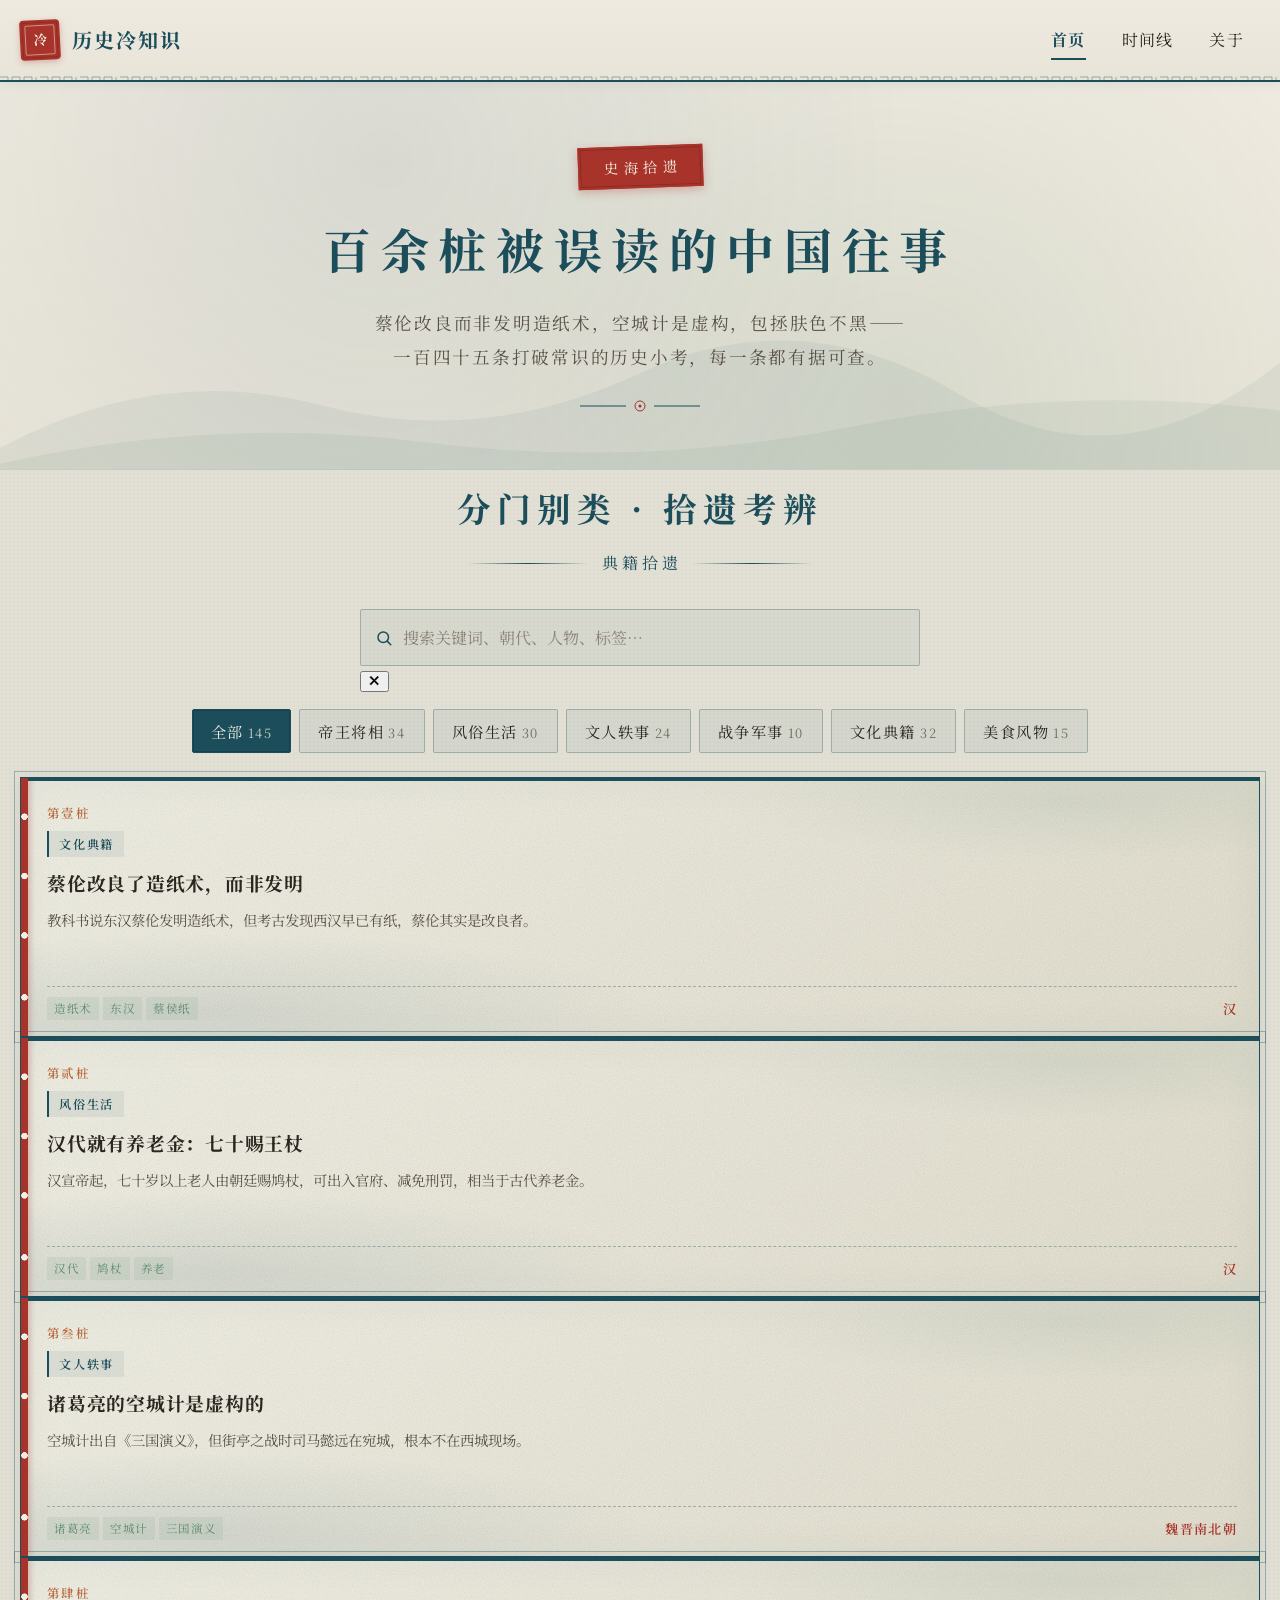
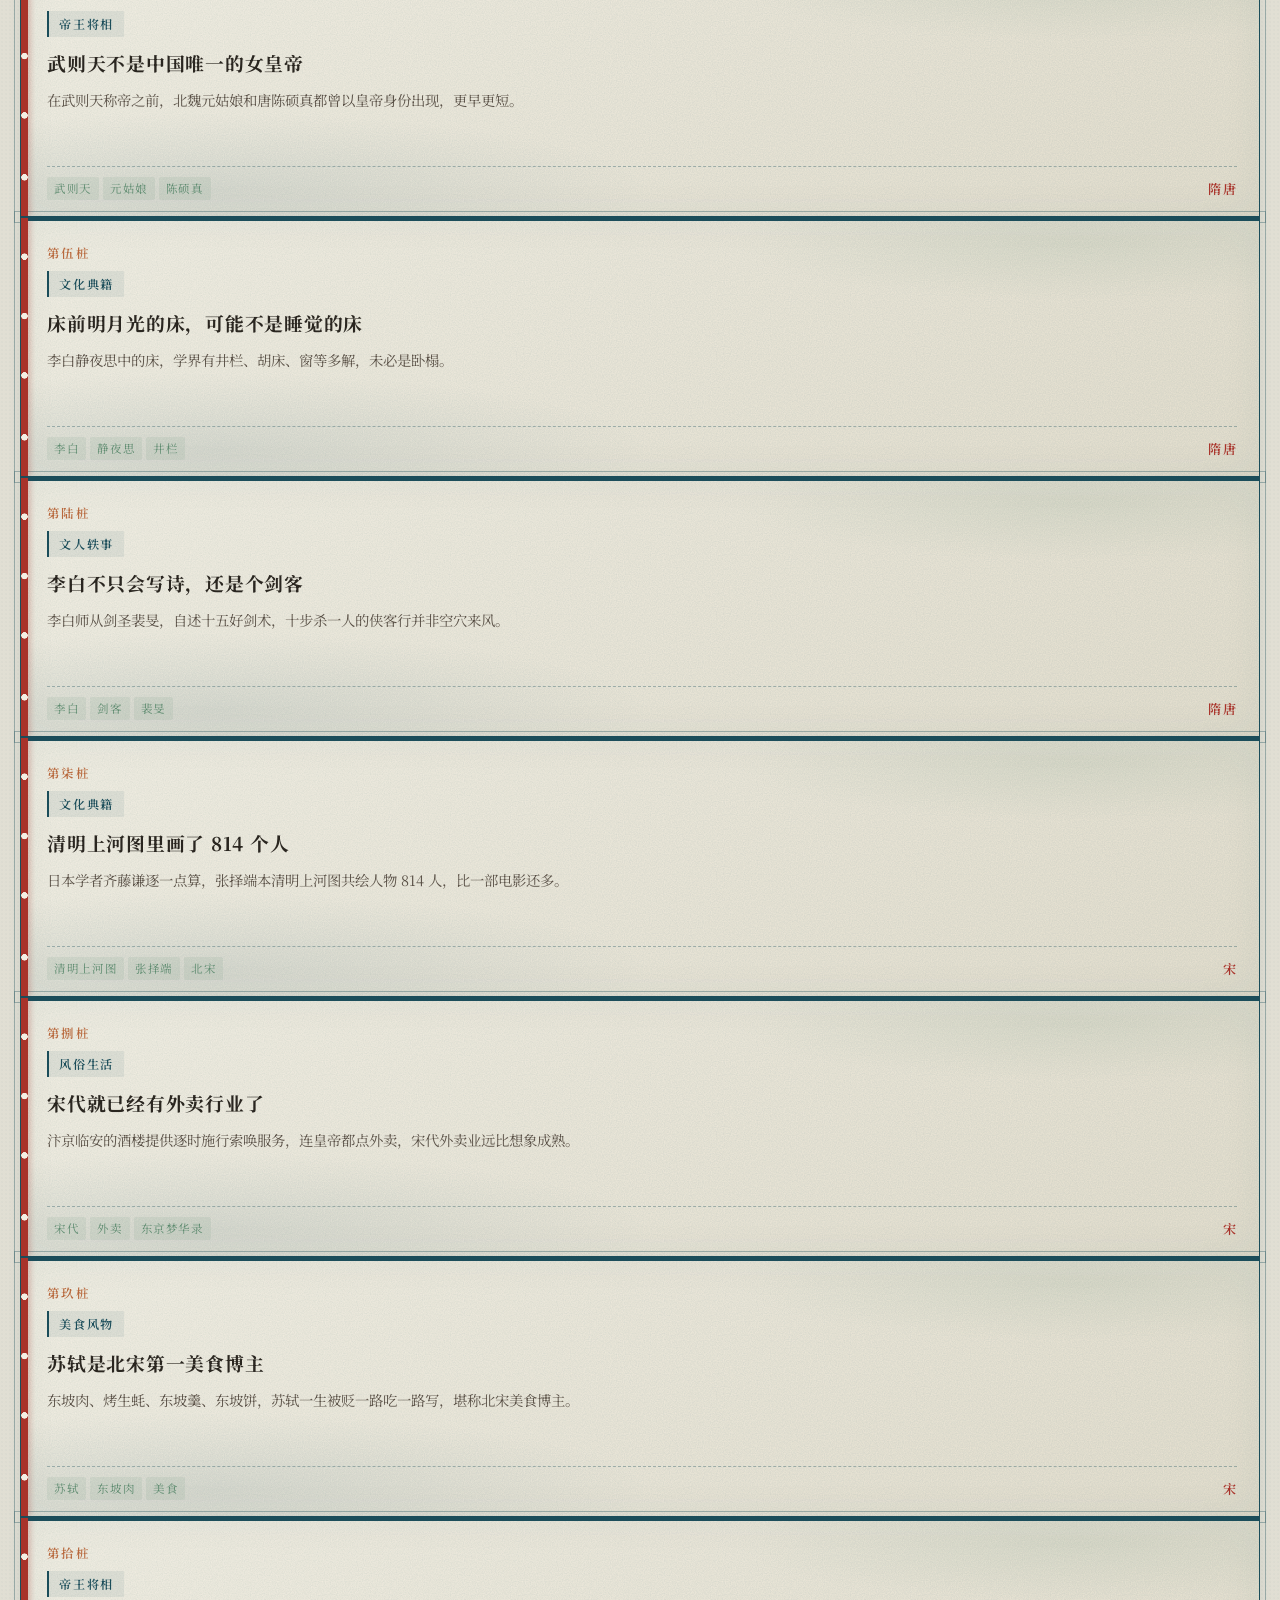
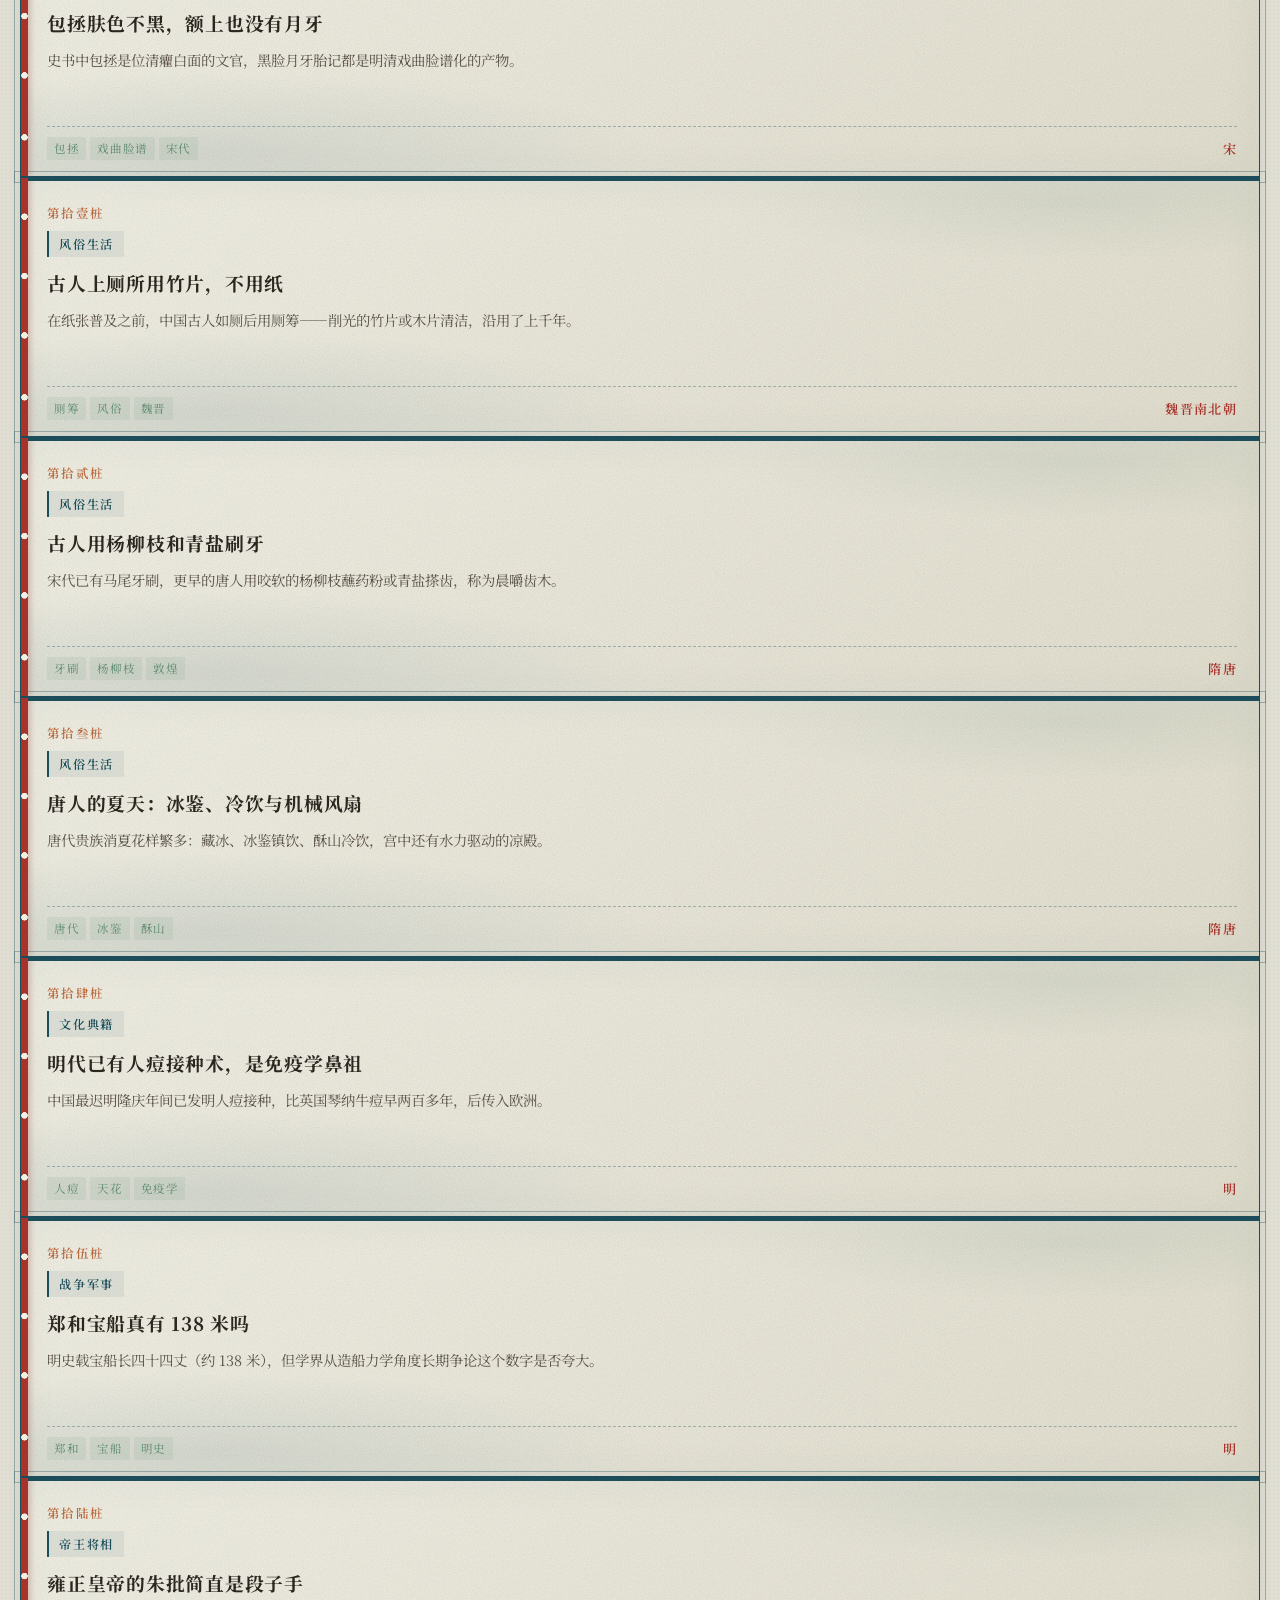
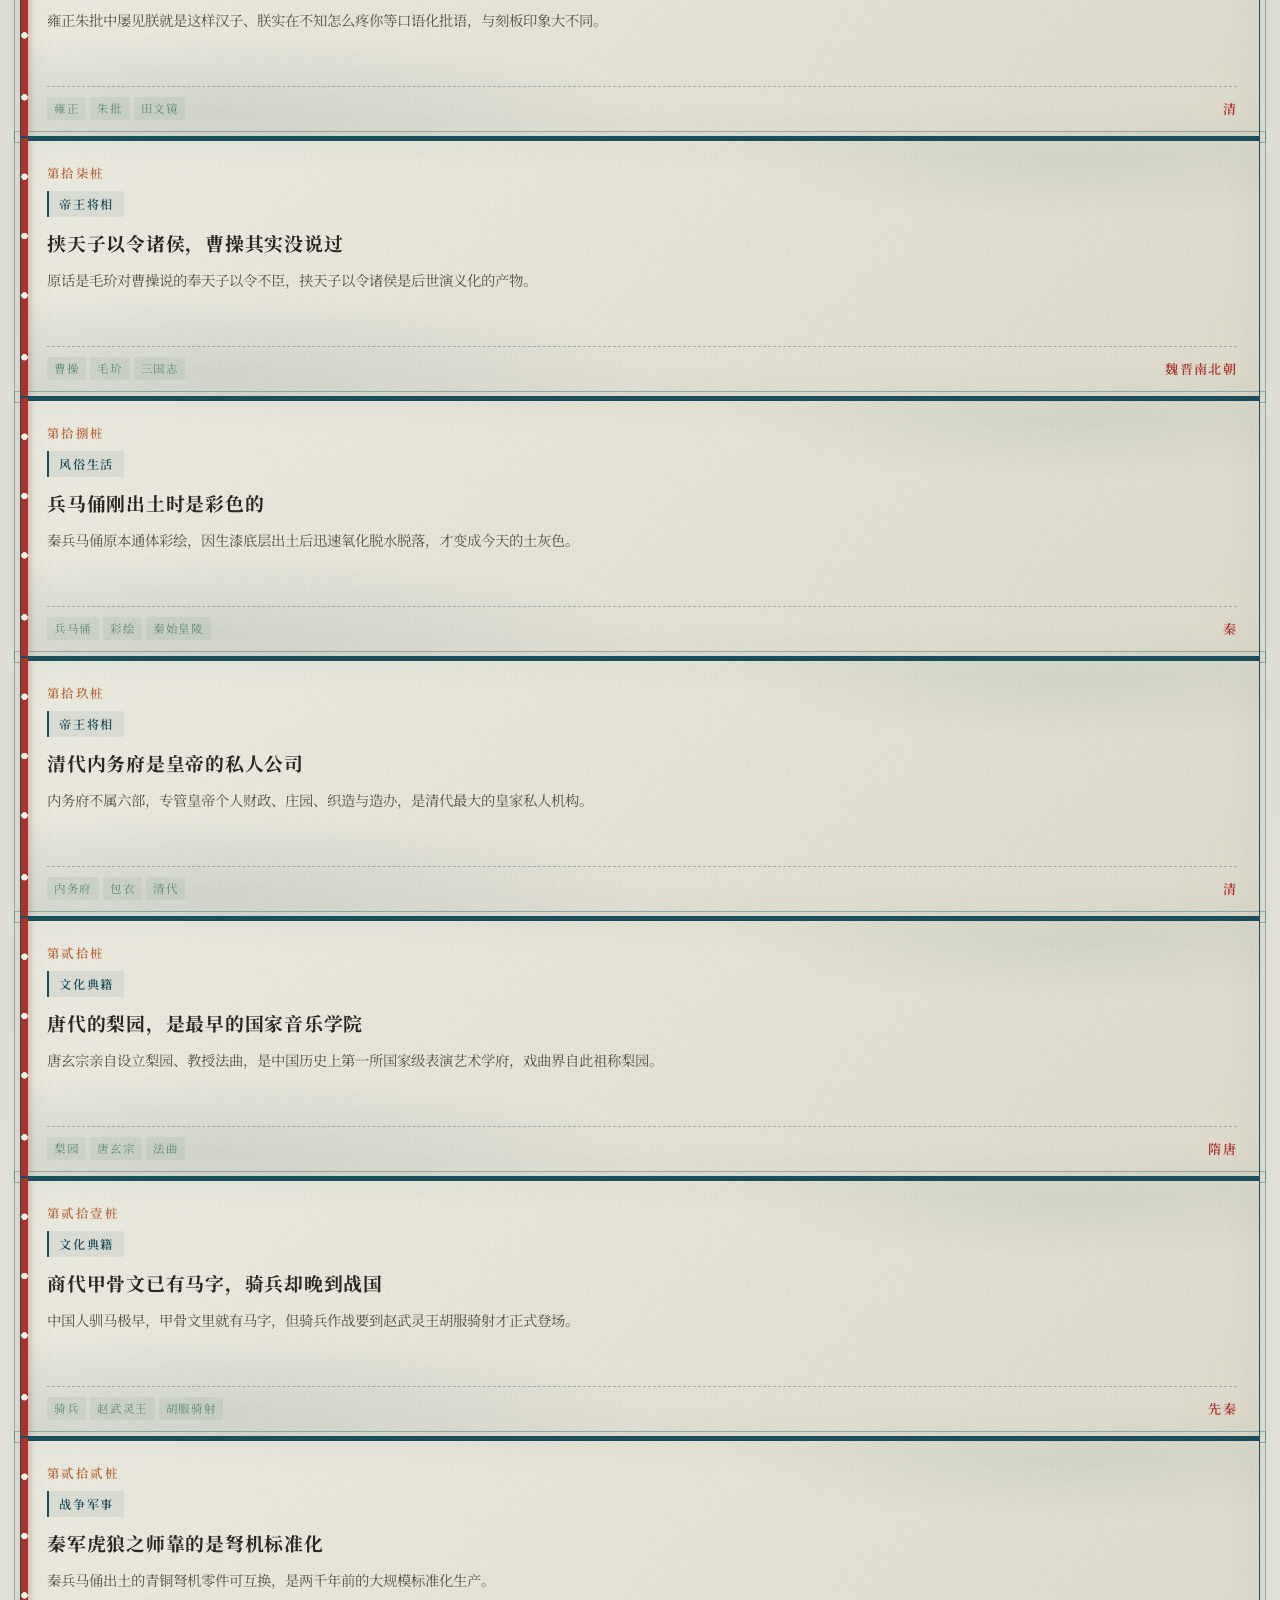
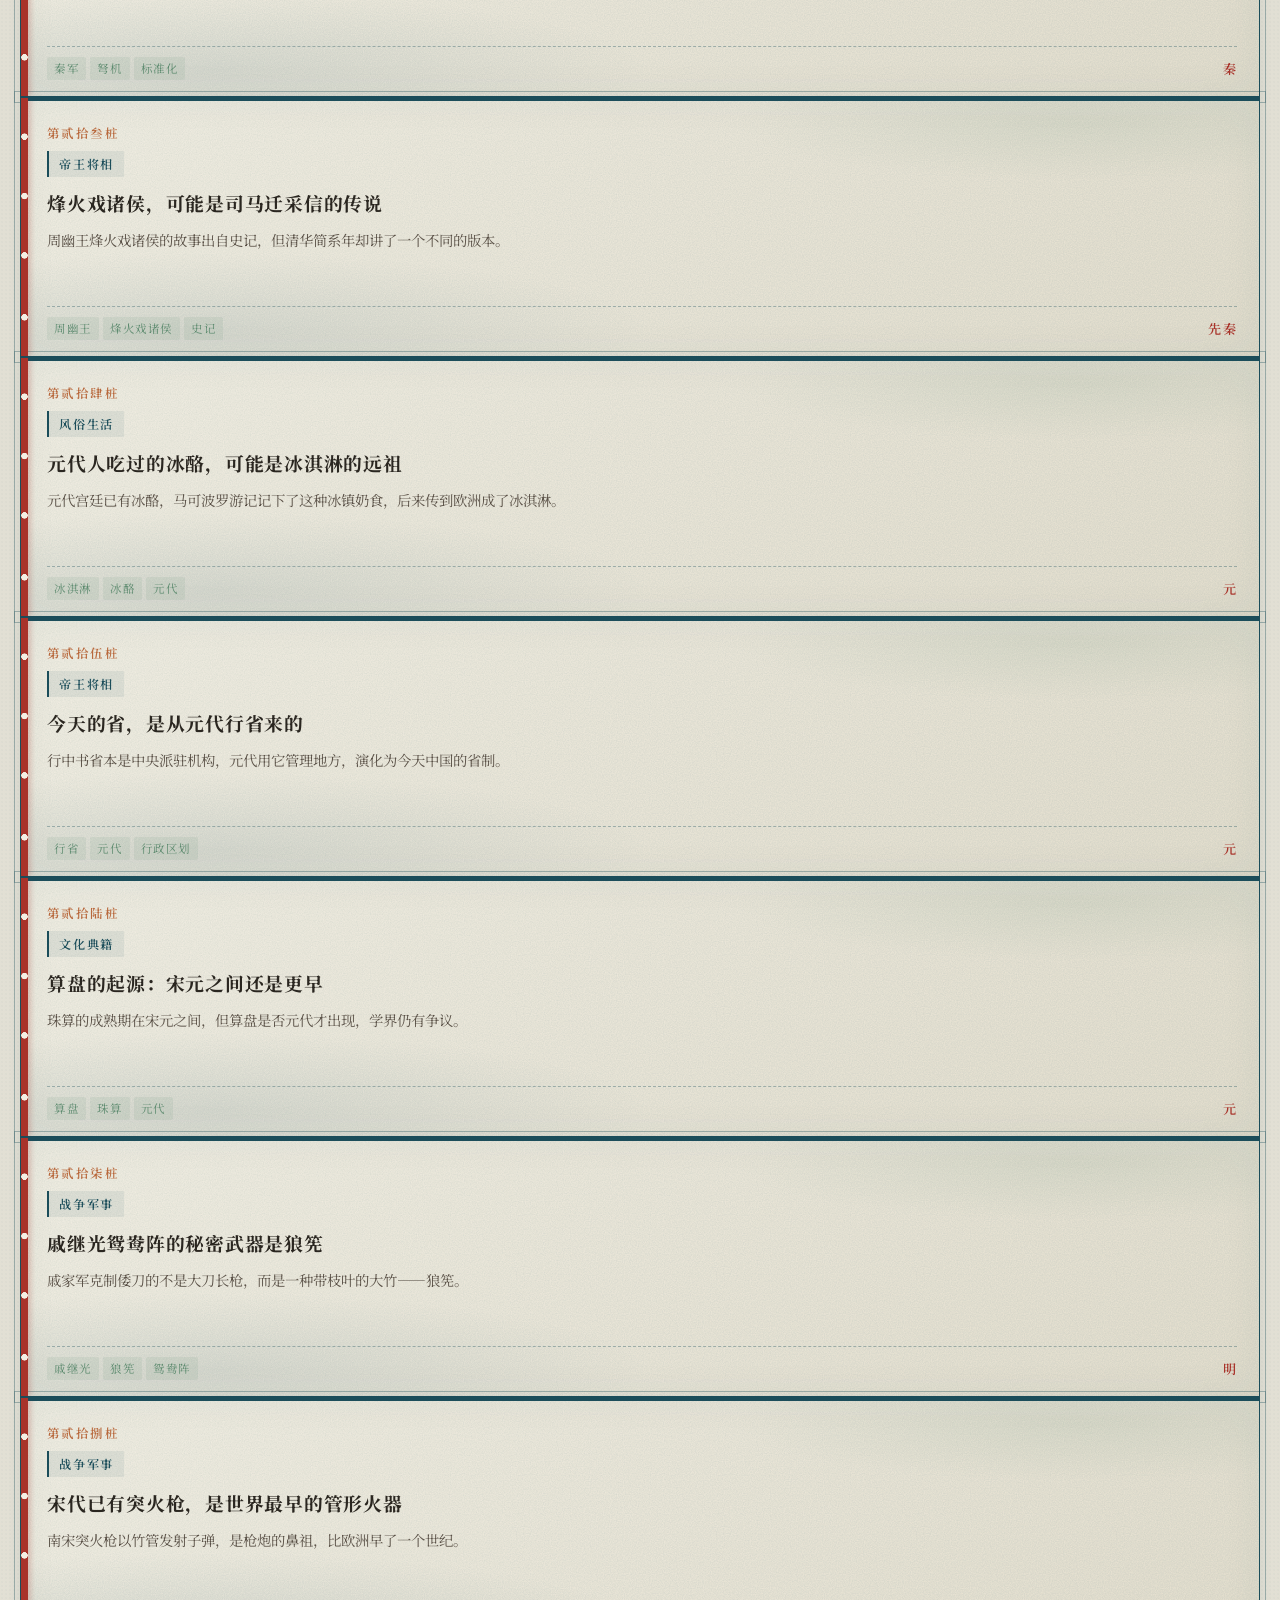
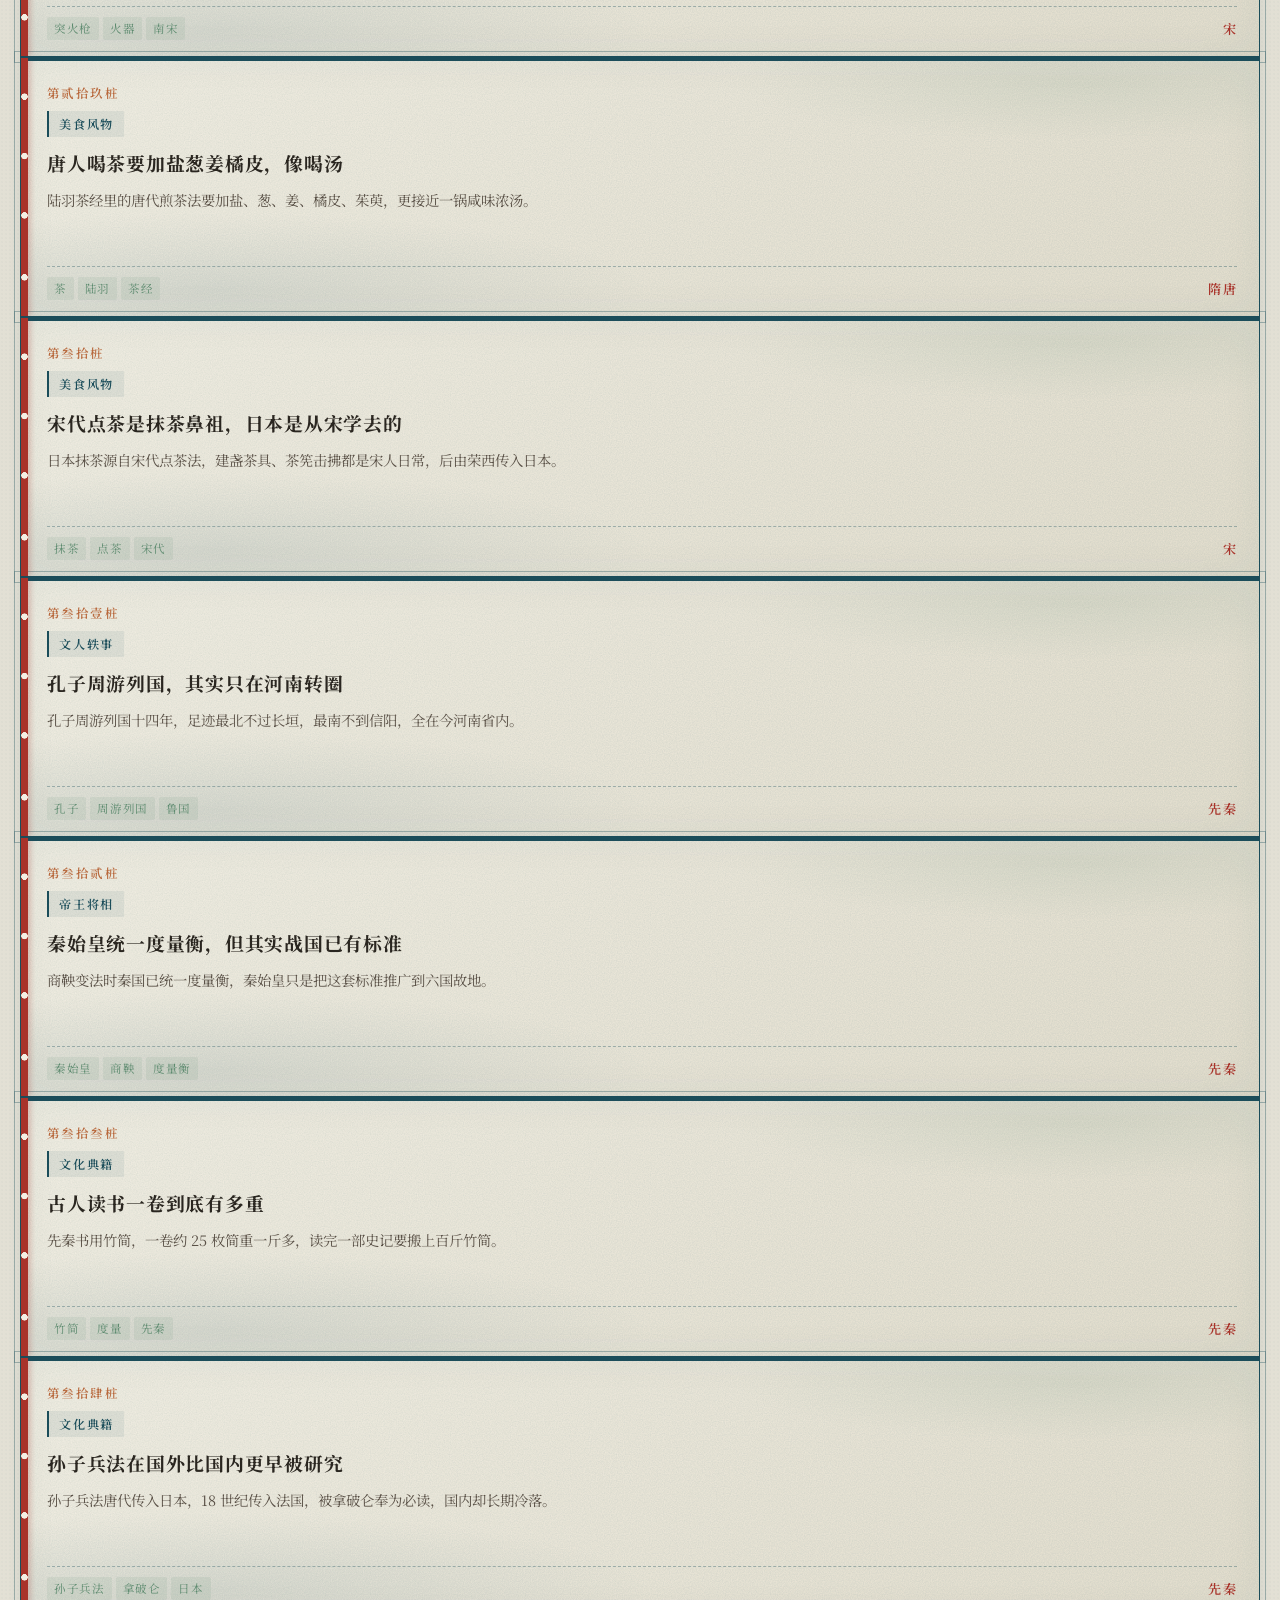
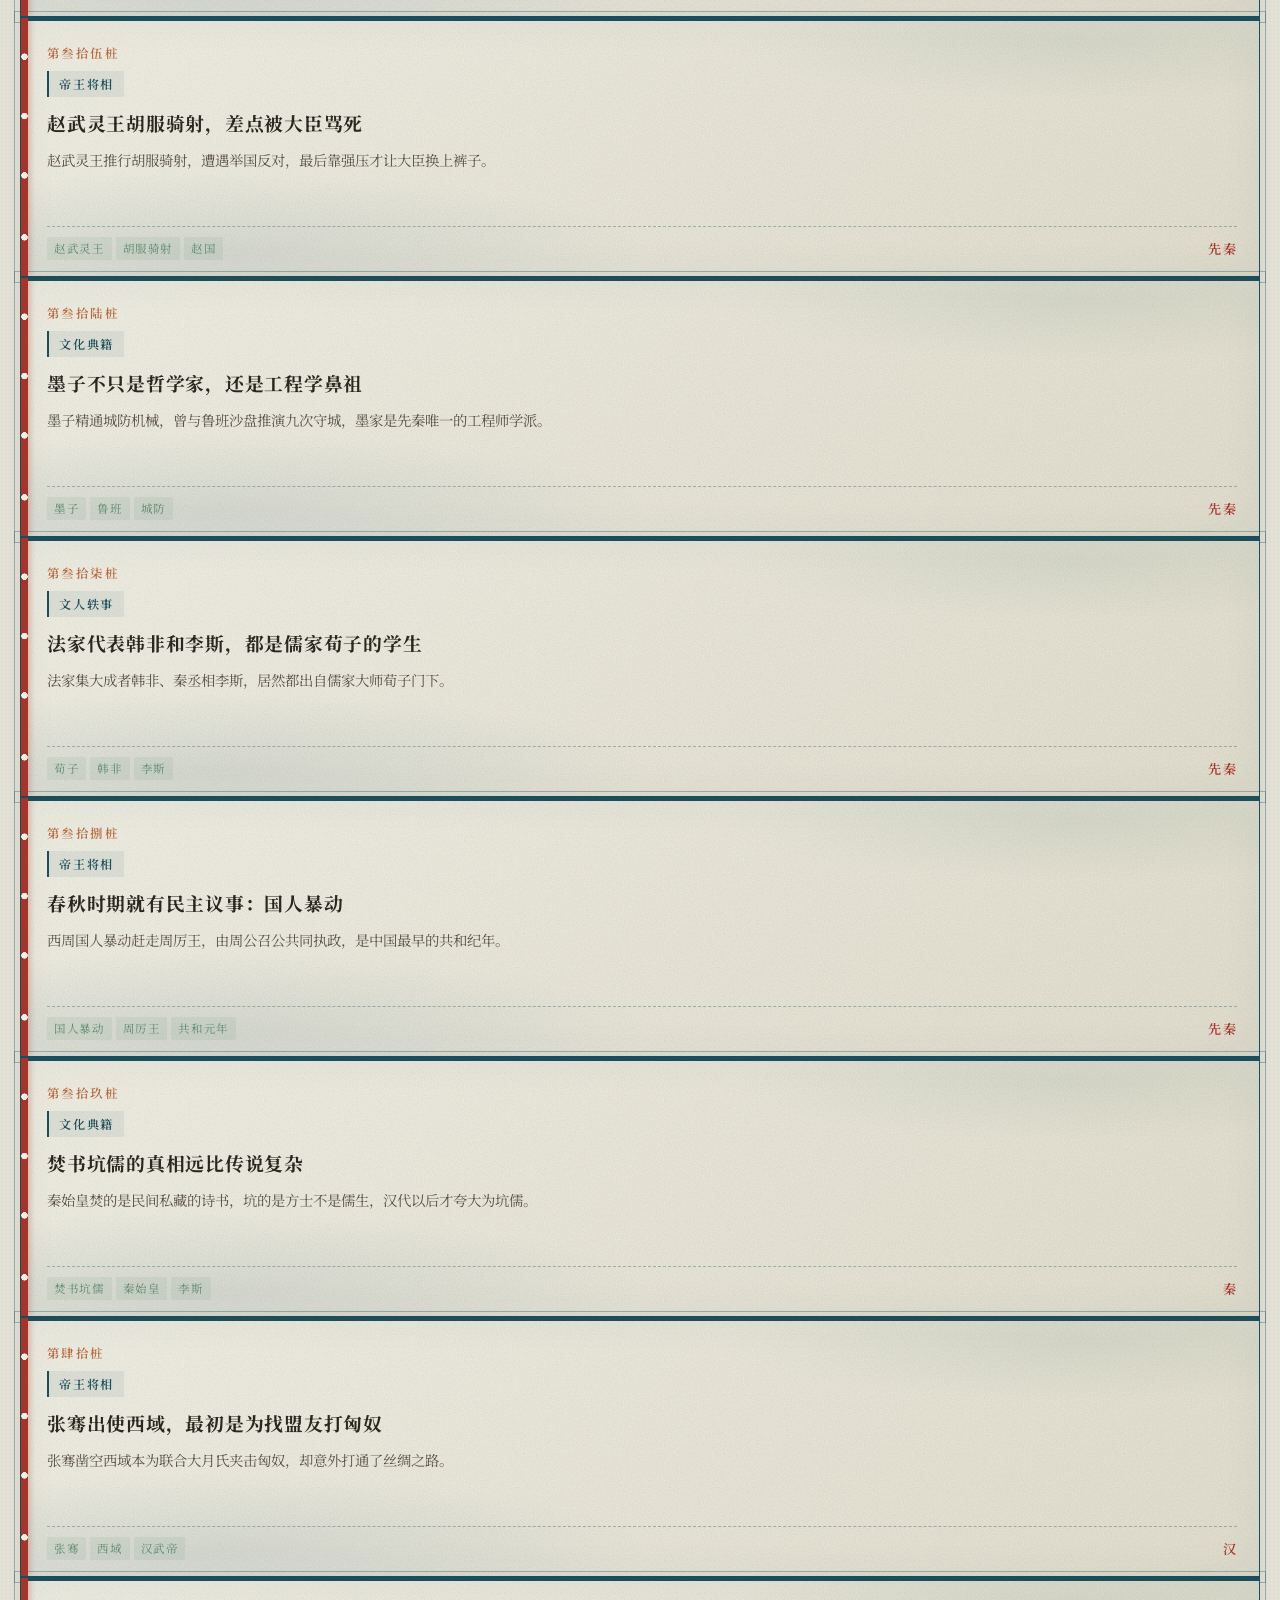
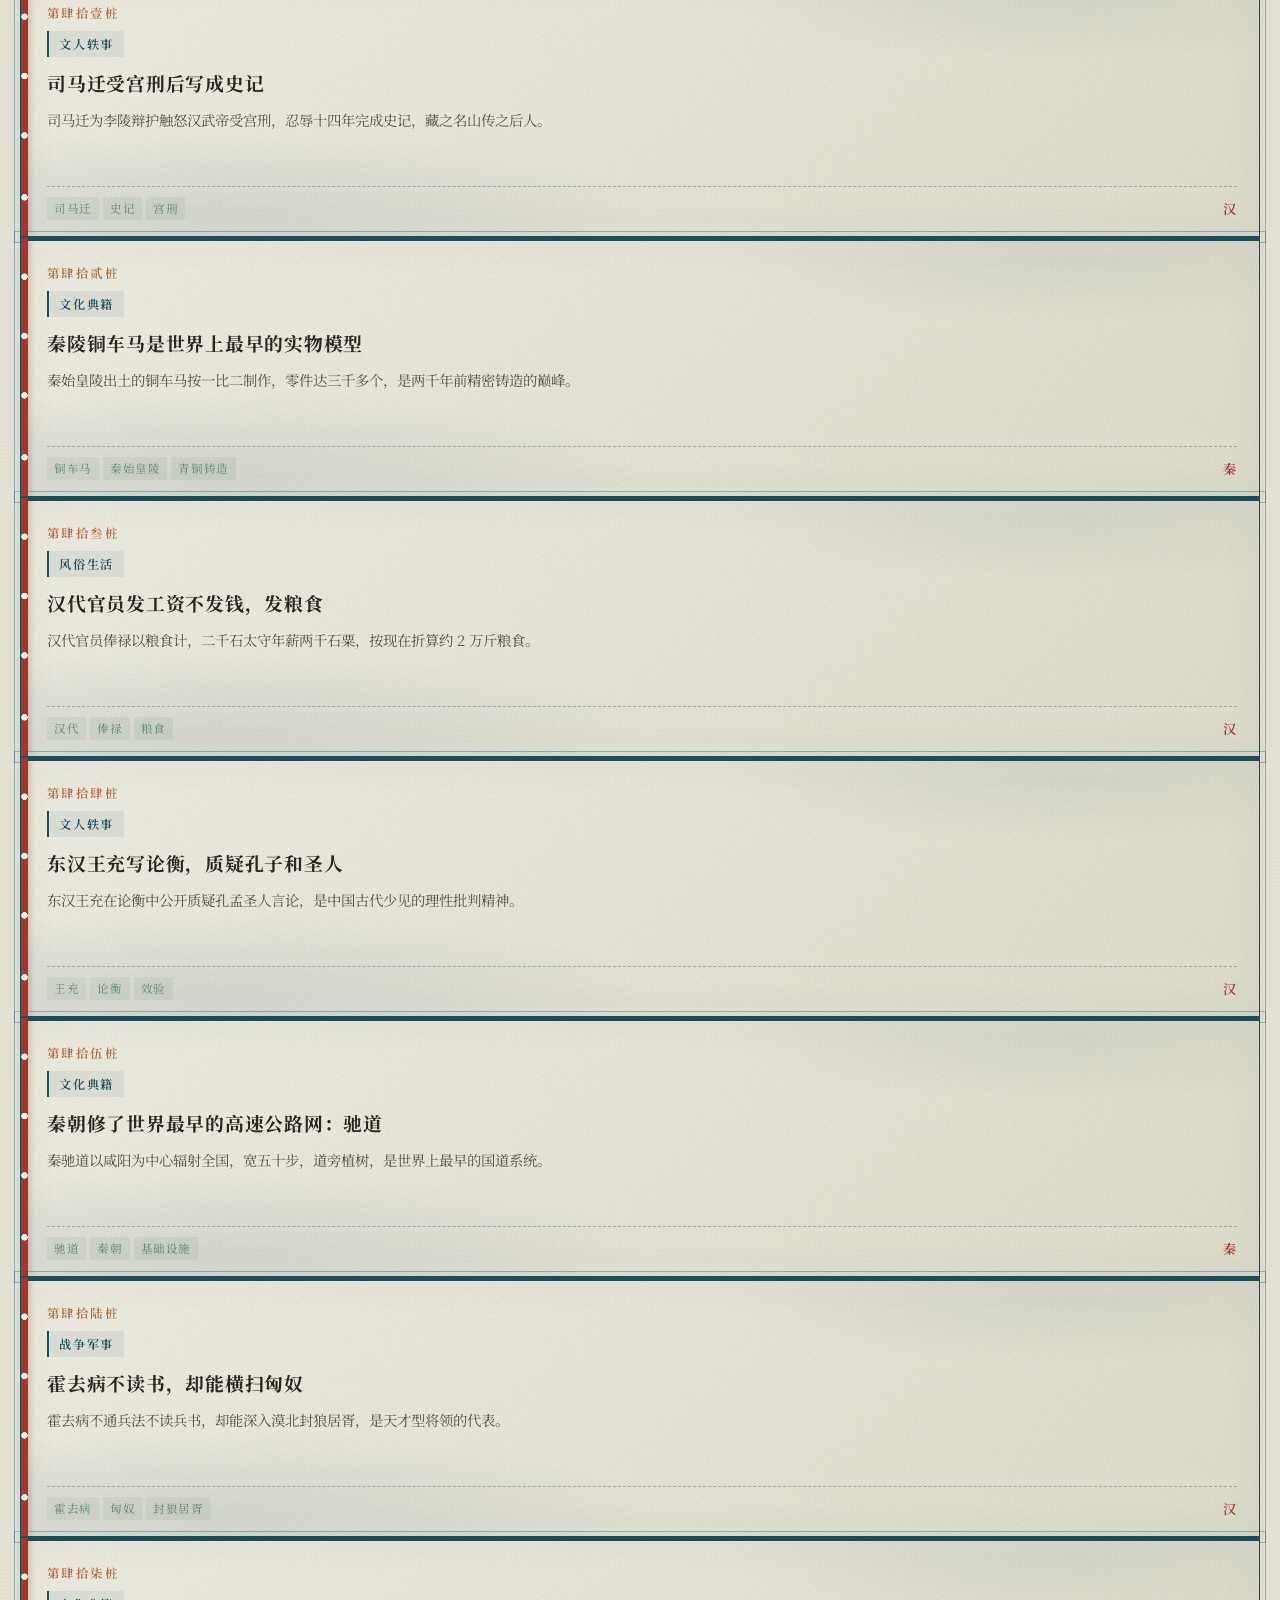
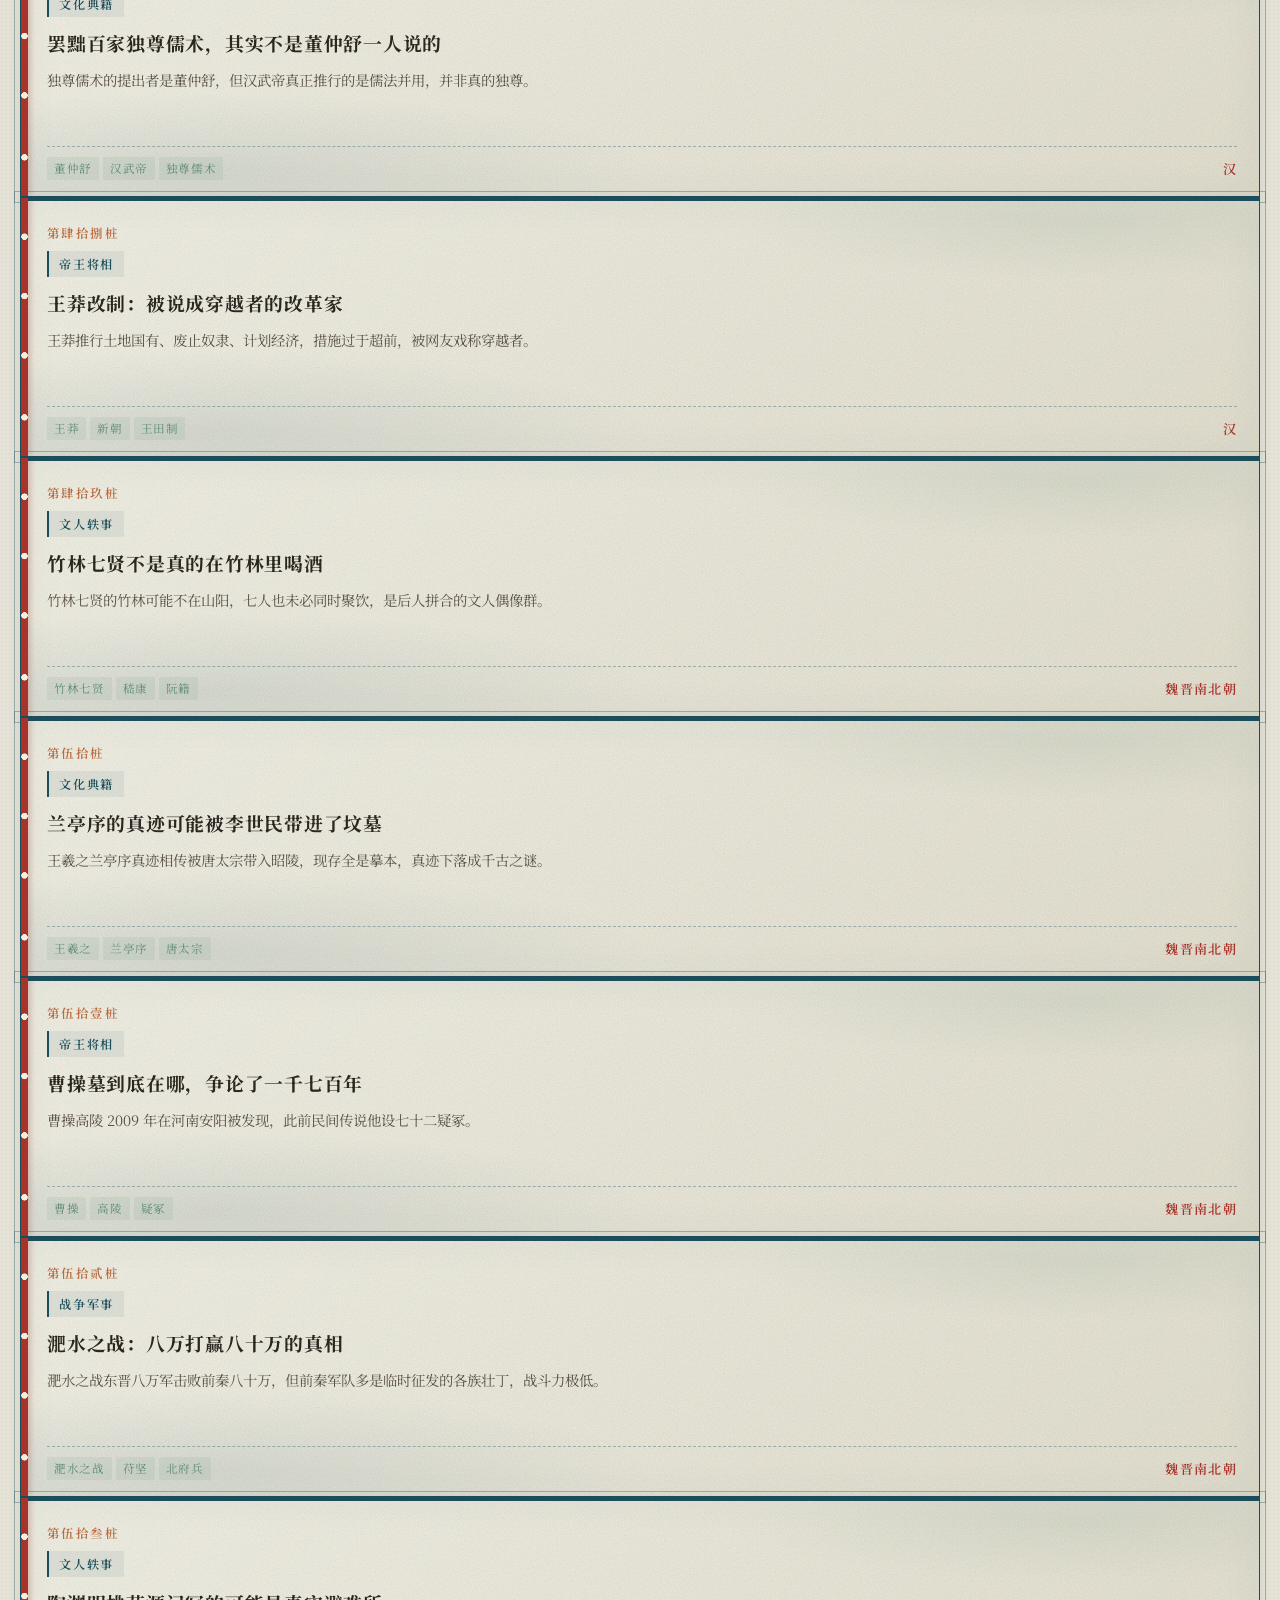
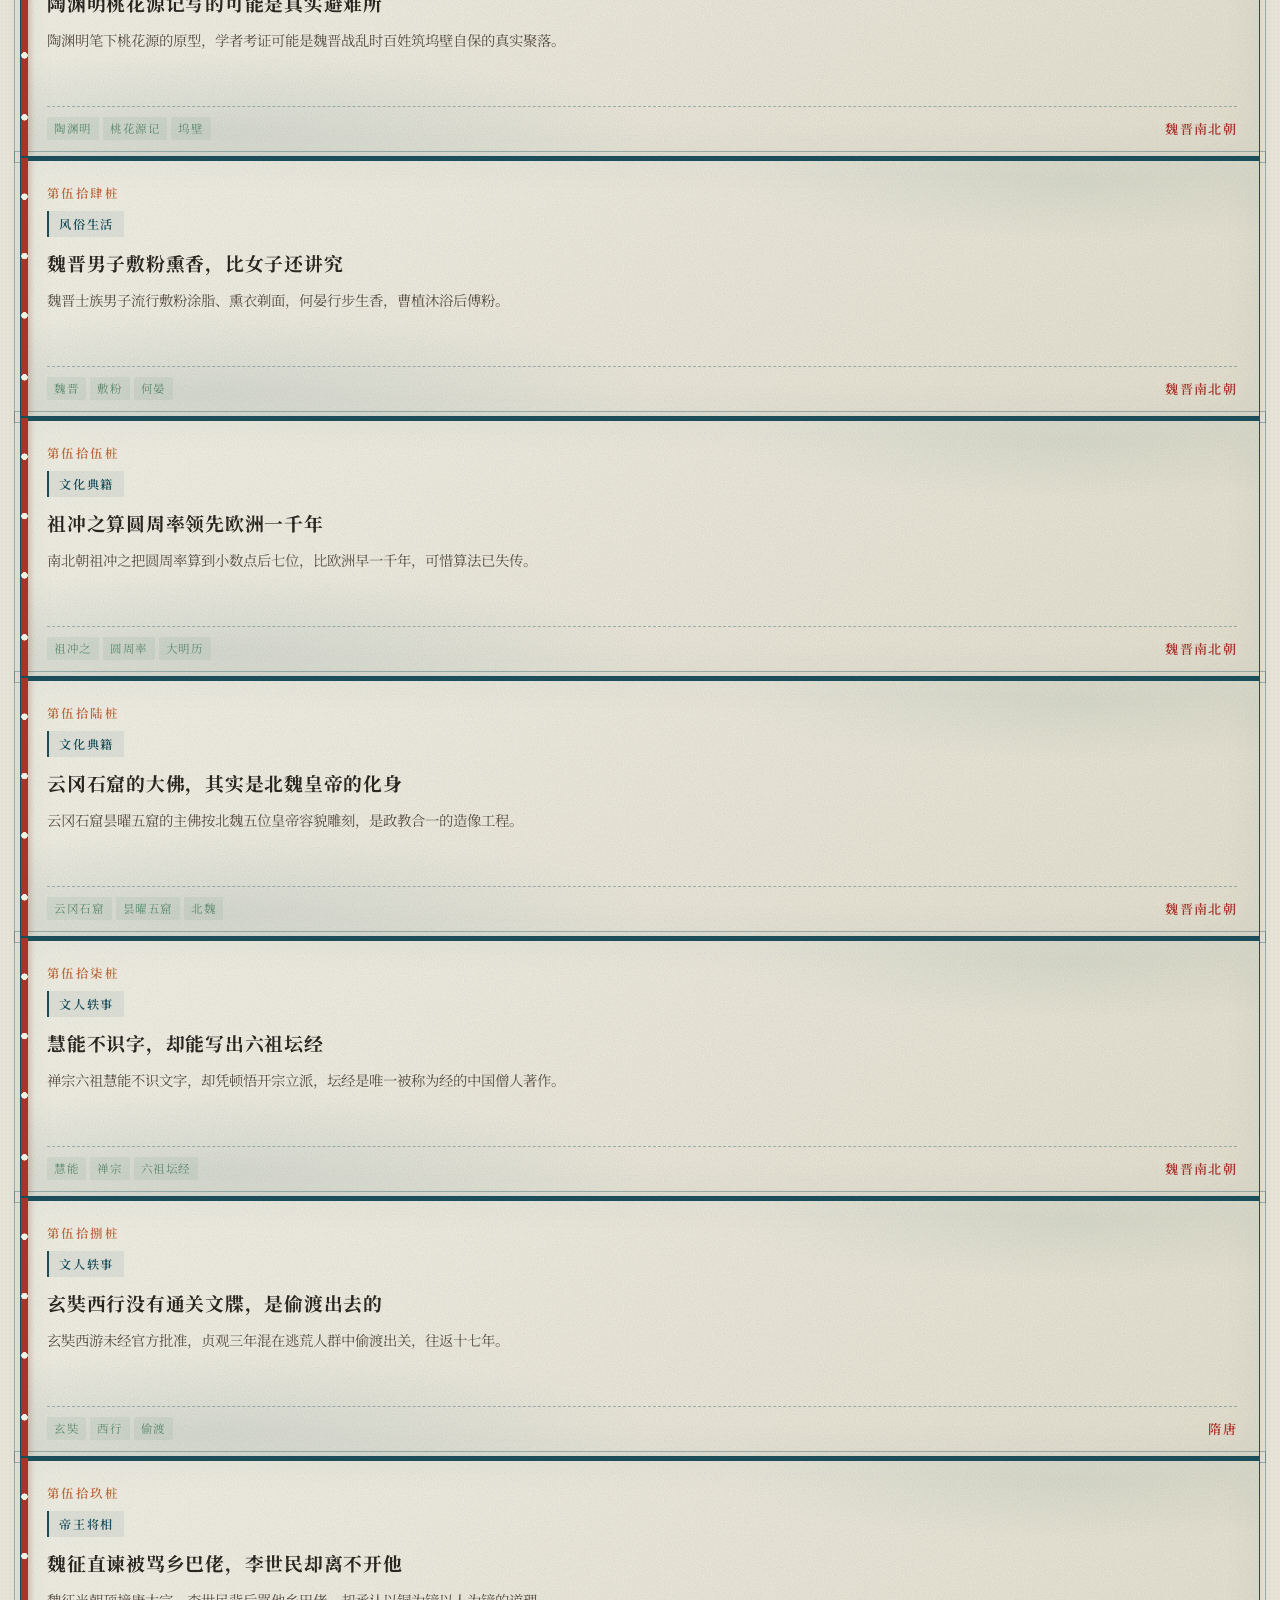
==== commit 99a04dcd: "feat: 整站重设计为《千里江山图》矿物颜料主题 完全替换原墨棕/羊皮纸配色，采用王希孟《千里江山图》矿物颜料色系：  色板： - 石青 #1B4D5A（主色）— 矿物蓝铜矿，贯穿边框/标题/导航 " ====
--- a/index.html
+++ b/index.html
@@ -4,12 +4,12 @@
   <meta charset="UTF-8">
   <meta name="viewport" content="width=device-width, initial-scale=1.0">
   <meta name="description" content="历史冷知识 — 20 条打破常识的中国历史小考。从蔡伦改良造纸术到雍正朱批段子手，每条都有据可查。">
-  <meta name="theme-color" content="#1a1410">
+  <meta name="theme-color" content="#1B4D5A">
   <title>历史冷知识 · 复古典籍</title>
   <link rel="preconnect" href="https://fonts.googleapis.com">
   <link rel="preconnect" href="https://fonts.gstatic.com" crossorigin>
   <link href="https://fonts.googleapis.com/css2?family=Noto+Serif+SC:wght@400;500;600;700&display=swap" rel="stylesheet">
-<link rel="stylesheet" href="css/style.css?v=22">
+<link rel="stylesheet" href="css/style.css?v=23">
 
   <link rel="icon" href="data:image/svg+xml,%3Csvg xmlns='http://www.w3.org/2000/svg' viewBox='0 0 32 32'%3E%3Crect width='32' height='32' fill='%23a8332a'/%3E%3Ctext x='16' y='22' font-size='16' fill='%23e8dcc4' text-anchor='middle' font-family='serif' font-weight='700'%3E冷%3C/text%3E%3C/svg%3E">
 </head>
--- a/css/style.css
+++ b/css/style.css
@@ -1,64 +1,84 @@
-﻿/* ===========================================================
-   历史冷知识 · 复古典籍风设计系统
+/* ===========================================================
+   历史冷知识 · 千里江山图矿物颜料主题
    ----------------------------------------------------------
-   色板：
-     --ink-brown      #1a1410  墨棕（主背景）
-     --parchment      #e8dcc4  羊皮纸米黄（正文/卡片底）
-     --parchment-dim  #d4c4a0  羊皮纸暗
-     --cinnabar       #a8332a  朱砂印章红（强调）
-     --cinnabar-light #c54a3f  朱砂浅
-     --ink-text       #2a1f17  墨字
-     --ink-soft       #4a3d33  墨字柔
-     --gold           #b08d57  古铜金（次强调/分割线）
-   字体：思源宋体优先，系统宋体兜底
-   断点：375 / 768 / 1024 / 1440
+   色板（取自王希孟《千里江山图》矿物颜料）：
+     --shi-qing    #1B4D5A  石青（主色）— 蓝铜矿
+     --shi-lv      #5C8A6E  石绿（辅色）— 孔雀石
+     --yue-bai     #E8E4D8  月白（背景）— 蛤粉
+     --zhe-shi     #B8683C  赭石（点缀）— 赭石
+     --zhu-sha     #A8332A  朱砂（印章）— 辰砂
+     --mo-hei      #2A2620  墨黑（正文）
+     --zhi-huang   #F2EDE0  纸黄（卡片底）
+     --jin-hui     #C9BFA8  金灰（弱边框）
+   字体：标题楷体，正文宋体
    =========================================================== */
 
 :root {
-  /* ink-brown 保留语义名但值改浅 — 主背景米黄 */
-  --ink-brown:      #ede3c8;
-  --paper:          #f7f0dc;
-  --parchment:      #e8dcc4;
-  --parchment-dim:  #b8a884;
-  --cinnabar:       #a8332a;
-  --cinnabar-light: #c54a3f;
-  --ink-text:       #2a1f17;
-  --ink-soft:       #5a4a2e;
-  --gold:           #8a6d3b;
-  --font-serif:     "Noto Serif SC","Source Han Serif SC","Songti SC","STSong","SimSun",serif;
+  --shi-qing:    #1B4D5A;
+  --shi-lv:      #5C8A6E;
+  --yue-bai:     #E8E4D8;
+  --zhe-shi:     #B8683C;
+  --zhu-sha:     #A8332A;
+  --mo-hei:      #2A2620;
+  --zhi-huang:   #F2EDE0;
+  --jin-hui:     #C9BFA8;
+
+  --ink-brown:      var(--yue-bai);
+  --parchment:      var(--zhi-huang);
+  --parchment-dim:  var(--jin-hui);
+  --cinnabar:       var(--zhu-sha);
+  --cinnabar-light: #C84A3F;
+  --ink-text:       var(--mo-hei);
+  --ink-soft:       #5A5147;
+  --gold:           var(--shi-qing);
+  --qing-deep:      #123640;
+  --qing-soft:      #2E6B7A;
+
+  --font-kai:  "FZKai-Z03","STKaiti","KaiTi","楷体","FangSong","Noto Serif SC",serif;
+  --font-serif:"Noto Serif SC","Source Han Serif SC","Songti SC","STSong","SimSun",serif;
   --max-w:          1200px;
-  --shadow-card:    0 2px 10px rgba(80,50,15,0.10);
-  --shadow-hover:   0 6px 18px rgba(168,51,42,0.14);
+  --shadow-card:    0 2px 10px rgba(27,77,90,0.10);
+  --shadow-hover:   0 8px 24px rgba(27,77,90,0.18);
 }
 
 *, *::before, *::after { box-sizing: border-box; }
 html { -webkit-text-size-adjust: 100%; }
+
 body {
   margin: 0;
   font-family: var(--font-serif);
   font-size: 16px;
-  line-height: 1.75;
+  line-height: 1.8;
   color: var(--ink-text);
-  background-color: var(--ink-brown);
+  background-color: var(--yue-bai);
   background-image:
-    radial-gradient(rgba(140,110,50,0.035) 1px, transparent 1px),
-    radial-gradient(rgba(168,51,42,0.02) 1px, transparent 1px);
-  background-size: 3px 3px, 7px 7px;
-  background-position: 0 0, 1px 2px;
+    radial-gradient(circle at 15% 10%, rgba(27,77,90,0.04), transparent 45%),
+    radial-gradient(circle at 85% 90%, rgba(92,138,110,0.04), transparent 45%),
+    radial-gradient(rgba(27,77,90,0.025) 1px, transparent 1px);
+  background-size: auto, auto, 4px 4px;
   min-height: 100vh;
 }
 img { max-width: 100%; display: block; }
-a { color: var(--cinnabar); text-decoration: none; transition: color 0.2s; }
-a:hover { color: var(--cinnabar-light); text-decoration: underline; text-underline-offset: 3px; }
+a { color: var(--shi-qing); text-decoration: none; transition: color 0.2s; }
+a:hover { color: var(--zhe-shi); text-decoration: underline; text-underline-offset: 3px; }
 
 /* === 顶部导航 === */
 .site-header {
-  background-color: var(--ink-brown);
-  border-bottom: 1px solid var(--gold);
+  background: linear-gradient(180deg, #EFEAE0 0%, var(--yue-bai) 100%);
+  border-bottom: 2px solid var(--shi-qing);
   position: sticky;
   top: 0;
   z-index: 100;
-  box-shadow: 0 1px 6px rgba(80,50,15,0.08);
+  box-shadow: 0 2px 10px rgba(27,77,90,0.08);
+}
+.site-header::after {
+  content: "";
+  position: absolute;
+  left: 0; right: 0; bottom: -2px;
+  height: 6px;
+  background-image: url("data:image/svg+xml;utf8,<svg xmlns='http://www.w3.org/2000/svg' width='40' height='6' viewBox='0 0 40 6'><path d='M0 1h8v4h4V1h8v4h4V1h8v4h4V1' fill='none' stroke='%231B4D5A' stroke-width='1' opacity='0.4'/></svg>");
+  background-repeat: repeat-x;
+  pointer-events: none;
 }
 .site-header__inner {
   max-width: var(--max-w);
@@ -74,11 +94,12 @@
   display: flex;
   align-items: center;
   gap: 12px;
-  color: var(--ink-text);
+  color: var(--shi-qing);
   text-decoration: none;
-  font-size: 1.15rem;
-  font-weight: 600;
-  letter-spacing: 0.08em;
+  font-family: var(--font-kai);
+  font-size: 1.25rem;
+  font-weight: 700;
+  letter-spacing: 0.1em;
   padding-block: 6px;
   min-height: 44px;
 }
@@ -86,51 +107,62 @@
   display: inline-flex;
   align-items: center;
   justify-content: center;
-  width: 38px;
-  height: 38px;
-  background: var(--cinnabar);
-  color: var(--parchment);
-  font-size: 0.85rem;
+  width: 40px;
+  height: 40px;
+  background: var(--zhu-sha);
+  color: #F5EFE2;
+  font-family: var(--font-kai);
+  font-size: 0.82rem;
   font-weight: 700;
-  border: 2px solid var(--cinnabar);
+  border: 2px solid var(--zhu-sha);
   border-radius: 4px;
   transform: rotate(-3deg);
-  box-shadow: 0 0 0 1px rgba(0,0,0,0.2) inset;
+  box-shadow: 0 0 0 1px rgba(0,0,0,0.2) inset, 0 2px 6px rgba(168,51,42,0.3);
   letter-spacing: 0;
+  position: relative;
+}
+.brand__seal::after {
+  content: "";
+  position: absolute;
+  inset: 3px;
+  border: 1px solid rgba(245,239,226,0.5);
+  border-radius: 2px;
+  pointer-events: none;
 }
 .nav { display: flex; gap: 4px; flex-wrap: wrap; }
 .nav a {
-  color: var(--ink-soft);
-  padding: 8px 14px;
+  color: var(--ink-text);
+  padding: 8px 16px;
   border-radius: 2px;
-  font-size: 0.95rem;
-  letter-spacing: 0.05em;
-  position: relative;
-}
-.nav a:hover { background: rgba(168,51,42,0.08); text-decoration: none; }
+  font-family: var(--font-kai);
+  font-size: 1rem;
+  letter-spacing: 0.08em;
+  position: relative;
+}
+.nav a:hover { background: rgba(27,77,90,0.08); text-decoration: none; color: var(--shi-qing); }
 .nav a.is-active {
-  color: var(--cinnabar);
-  font-weight: 600;
+  color: var(--shi-qing);
+  font-weight: 700;
 }
 .nav a.is-active::after {
   content: "";
   position: absolute;
-  left: 14px; right: 14px; bottom: 2px;
+  left: 16px; right: 16px; bottom: 2px;
   height: 2px;
-  background: var(--cinnabar);
-}
-
-/* === Hero（首页） — 古籍化精简版 === */
+  background: var(--shi-qing);
+}
+
+
+/* === Hero（首页）— 青绿山水卷首 === */
 .hero {
-  background-color: var(--ink-brown);
-  background-image:
-    radial-gradient(circle at 30% 20%, rgba(168,51,42,0.08), transparent 55%),
-    radial-gradient(circle at 70% 80%, rgba(176,141,87,0.10), transparent 50%),
-    linear-gradient(180deg, #f5ebd2 0%, #ede3c8 100%);
+  background:
+    radial-gradient(circle at 30% 20%, rgba(27,77,90,0.10), transparent 55%),
+    radial-gradient(circle at 70% 80%, rgba(92,138,110,0.12), transparent 50%),
+    linear-gradient(180deg, #EFEAE0 0%, var(--yue-bai) 100%);
   color: var(--ink-text);
   text-align: center;
-  padding: 56px 20px 48px;
-  border-bottom: 1px solid var(--gold);
+  padding: 64px 20px 56px;
+  border-bottom: 1px solid rgba(27,77,90,0.15);
   position: relative;
   overflow: hidden;
 }
@@ -138,247 +170,294 @@
   content: "";
   position: absolute;
   inset: 0;
-  background-image: repeating-linear-gradient(0deg, rgba(140,110,50,0.03) 0 1px, transparent 1px 4px);
+  background-image: url("data:image/svg+xml;utf8,<svg xmlns='http://www.w3.org/2000/svg' width='1200' height='200' viewBox='0 0 1200 200' preserveAspectRatio='none'><path d='M0 180 Q150 100 300 140 T600 110 T900 130 T1200 100 L1200 200 L0 200Z' fill='%231B4D5A' opacity='0.06'/><path d='M0 195 Q200 150 400 175 T800 160 T1200 145 L1200 200 L0 200Z' fill='%235C8A6E' opacity='0.09'/></svg>");
+  background-position: bottom center;
+  background-repeat: no-repeat;
+  background-size: 100% auto;
   pointer-events: none;
 }
 .hero__seal {
   display: inline-block;
-  background: var(--cinnabar);
-  color: var(--parchment);
-  padding: 6px 16px;
-  font-size: 0.88rem;
+  background: var(--zhu-sha);
+  color: #F5EFE2;
+  font-family: var(--font-kai);
+  padding: 6px 18px;
+  font-size: 0.9rem;
   letter-spacing: 0.4em;
   text-indent: 0.4em;
-  border: 2px solid var(--cinnabar);
+  border: 2px solid var(--zhu-sha);
   transform: rotate(-2deg);
-  box-shadow: 0 0 0 1px rgba(0,0,0,0.25) inset, 0 4px 12px rgba(168,51,42,0.4);
+  box-shadow: 0 0 0 1px rgba(0,0,0,0.2) inset, 0 3px 10px rgba(168,51,42,0.3);
   margin-bottom: 18px;
+  position: relative;
 }
 .hero__title {
-  font-size: clamp(1.8rem, 4vw, 2.6rem);
+  font-family: var(--font-kai);
+  font-size: clamp(2rem, 5vw, 3rem);
   font-weight: 700;
-  letter-spacing: 0.15em;
-  margin: 0 0 12px;
+  letter-spacing: 0.2em;
+  margin: 0 0 14px;
+  color: var(--shi-qing);
   text-shadow: none;
+  position: relative;
 }
 .hero__subtitle {
-  font-size: clamp(0.92rem, 2vw, 1.08rem);
-  color: var(--ink-soft);
-  letter-spacing: 0.08em;
+  font-size: clamp(0.95rem, 2vw, 1.1rem);
+  color: var(--ink-soft);
+  letter-spacing: 0.1em;
   max-width: 640px;
   margin: 0 auto;
-  line-height: 1.8;
+  line-height: 1.9;
+  position: relative;
 }
 .hero__rule {
-  margin: 22px auto 0;
-  width: 100px;
-  height: 1px;
-  background: linear-gradient(90deg, transparent, var(--gold), transparent);
-}
-/* 古籍版心线 — hero 底部一条朱砂红细线，模仿古籍版心 */
-.hero__rule::after {
-  content: "";
-  display: block;
-  width: 32px;
-  height: 2px;
-  background: var(--cinnabar);
-  margin: 6px auto 0;
-}
-
-/* === 主内容容器 — 首页墨棕底+留白，其他页 parchment-dim === */
+  margin: 26px auto 0;
+  width: 120px;
+  height: 14px;
+  background: url("data:image/svg+xml;utf8,<svg xmlns='http://www.w3.org/2000/svg' width='120' height='14' viewBox='0 0 120 14'><line x1='0' y1='7' x2='46' y2='7' stroke='%231B4D5A' stroke-width='1'/><line x1='74' y1='7' x2='120' y2='7' stroke='%231B4D5A' stroke-width='1'/><circle cx='60' cy='7' r='5' fill='none' stroke='%23A8332A' stroke-width='1'/><circle cx='60' cy='7' r='1.5' fill='%23A8332A'/></svg>") center/contain no-repeat;
+}
+
+/* === 主内容容器 === */
 main {
   max-width: var(--max-w);
   margin: 0 auto;
-  padding: 48px 20px 64px;
-  min-height: calc(100vh - 200px);
-  position: relative;
-  z-index: 2;
-}
-/* 首页（有 hero）：main 透明，透出 body 墨棕底，卡片作为独立"书页"浮起 */
+  padding: 32px 20px 60px;
+}
 body:has(.hero) main {
-  margin-top: -20px;
+  margin-top: -24px;
   background: transparent;
 }
-/* 非首页（详情/时间线/关于）：用 parchment-dim 浅底，让 page-title 等可读 */
-body:not(:has(.hero)) main {
-  background-color: var(--parchment-dim);
-  background-image:
-    radial-gradient(circle at 20% 30%, rgba(176,141,87,0.05), transparent 40%),
-    radial-gradient(circle at 80% 70%, rgba(168,51,42,0.04), transparent 50%);
-}
-/* 首页 page-title/tab/search — 浅底用深字（与其它页一致）*/
+.page-title {
+  font-family: var(--font-kai);
+  font-size: clamp(1.6rem, 3vw, 2.1rem);
+  font-weight: 700;
+  letter-spacing: 0.18em;
+  color: var(--shi-qing);
+  text-align: center;
+  margin: 0 0 10px;
+}
+.page-subtitle {
+  text-align: center;
+  color: var(--ink-soft);
+  letter-spacing: 0.06em;
+  margin: 0 auto 18px;
+  max-width: 560px;
+}
+.divider-ornament {
+  display: flex;
+  align-items: center;
+  justify-content: center;
+  gap: 14px;
+  margin: 0 auto 32px;
+  color: var(--shi-qing);
+}
+.divider-ornament::before,
+.divider-ornament::after {
+  content: "";
+  flex: 0 1 120px;
+  height: 1px;
+  background: linear-gradient(90deg, transparent, var(--shi-qing), transparent);
+}
+.page-header {
+  text-align: center;
+  padding: 40px 20px 10px;
+}
+
+/* 首页 has(.hero) 覆盖（月白底用墨字）*/
 body:has(.hero) .page-title,
-body:has(.hero) .page-subtitle {
-  color: var(--ink-text);
-}
-body:has(.hero) .divider-ornament {
-  color: var(--gold);
-}
+body:has(.hero) .page-subtitle { color: var(--shi-qing); }
+body:has(.hero) .divider-ornament { color: var(--shi-qing); }
 body:has(.hero) .divider-ornament::before,
 body:has(.hero) .divider-ornament::after {
-  background: linear-gradient(90deg, transparent, var(--gold), transparent);
+  background: linear-gradient(90deg, transparent, var(--shi-qing), transparent);
 }
 body:has(.hero) .tab-btn {
-  background: rgba(160,130,60,0.06);
-  border-color: var(--gold);
+  background: rgba(27,77,90,0.06);
+  border-color: rgba(27,77,90,0.3);
   color: var(--ink-text);
 }
 body:has(.hero) .tab-btn:hover {
-  background: rgba(176,141,87,0.14);
-  border-color: var(--cinnabar);
-  color: var(--cinnabar);
+  background: rgba(27,77,90,0.12);
+  border-color: var(--shi-qing);
+  color: var(--shi-qing);
 }
 body:has(.hero) .tab-btn.is-active {
-  background: var(--cinnabar);
-  border-color: var(--cinnabar);
-  color: var(--parchment);
-}
-body:has(.hero) .tab-count {
-  color: var(--ink-soft);
-}
-body:has(.hero) .tab-btn.is-active .tab-count {
-  color: var(--parchment);
-}
+  background: var(--shi-qing);
+  border-color: var(--shi-qing);
+  color: #F5EFE2;
+}
+body:has(.hero) .tab-count { color: var(--ink-soft); }
+body:has(.hero) .tab-btn.is-active .tab-count { color: #F5EFE2; }
 body:has(.hero) .search-box__label {
-  background: rgba(160,130,60,0.05);
-  border-color: var(--gold);
-}
-body:has(.hero) .search-box__input {
-  color: var(--ink-text);
-}
-body:has(.hero) .search-box__input::placeholder {
-  color: #8a7a5a;
-}
-body:has(.hero) .search-box__icon {
-  color: var(--ink-soft);
-}
-body:has(.hero) .search-meta {
-  color: var(--ink-soft);
-}
-body:has(.hero) .empty-state {
-  color: var(--ink-soft);
-}
+  background: rgba(27,77,90,0.05);
+  border-color: rgba(27,77,90,0.3);
+}
+body:has(.hero) .search-box__input { color: var(--ink-text); }
+body:has(.hero) .search-box__input::placeholder { color: #8A8275; }
+body:has(.hero) .search-box__icon { color: var(--shi-qing); }
+body:has(.hero) .search-meta { color: var(--ink-soft); }
+body:has(.hero) .empty-state { color: var(--ink-soft); }
 
 /* === 分类筛选 tab === */
 .filter-tabs {
   display: flex;
+  gap: 8px;
   flex-wrap: wrap;
   justify-content: center;
-  gap: 8px;
-  margin: 0 0 36px;
+  margin: 0 auto 24px;
 }
 .tab-btn {
-  font-family: var(--font-serif);
-  background: transparent;
-  border: 1px solid var(--gold);
+  font-family: var(--font-kai);
+  background: rgba(27,77,90,0.05);
+  border: 1px solid rgba(27,77,90,0.25);
   color: var(--ink-text);
-  padding: 10px 20px;
-  font-size: 0.92rem;
-  letter-spacing: 0.08em;
+  padding: 9px 18px;
+  font-size: 0.95rem;
+  letter-spacing: 0.1em;
   cursor: pointer;
   border-radius: 2px;
   transition: all 0.25s;
   min-height: 44px;
 }
 .tab-btn:hover {
-  background: rgba(176,141,87,0.12);
-  border-color: var(--cinnabar);
-  color: var(--cinnabar);
+  background: rgba(27,77,90,0.12);
+  border-color: var(--shi-qing);
+  color: var(--shi-qing);
 }
 .tab-btn.is-active {
-  background: var(--cinnabar);
-  border-color: var(--cinnabar);
-  color: var(--parchment);
-  box-shadow: 0 0 0 1px rgba(0,0,0,0.2) inset;
-}
-.tab-btn.is-active .tab-count {
-  color: var(--parchment);
-}
-.tab-count { font-size: 0.78rem; margin-left: 4px; }
-.tab-btn.is-active .tab-count {
-  color: var(--parchment);
-}
-/* === 古籍书页卡 — 仿真羊皮纸（SVG 噪点 + 茶渍 + 真装订线）=== */
-.fact-grid {
+  background: var(--shi-qing);
+  border-color: var(--shi-qing);
+  color: #F5EFE2;
+  box-shadow: 0 0 0 1px rgba(0,0,0,0.15) inset;
+}
+.tab-count { font-size: 0.8rem; opacity: 0.8; margin-left: 4px; }
+.tab-btn.is-active .tab-count { color: #F5EFE2; }
+.tab-btn:focus-visible {
+  outline: 2px solid var(--shi-qing);
+  outline-offset: 2px;
+  box-shadow: 0 0 0 3px #F5EFE2, 0 0 0 5px var(--shi-qing);
+}
+
+/* === 搜索框 === */
+.search-box {
+  max-width: 560px;
+  margin: 0 auto 14px;
+}
+.search-box__label {
+  display: flex;
+  align-items: center;
+  gap: 10px;
+  background: rgba(27,77,90,0.05);
+  border: 1px solid rgba(27,77,90,0.3);
+  border-radius: 2px;
+  padding: 4px 14px;
+  transition: border-color 0.2s;
+}
+.search-box__label:focus-within { border-color: var(--shi-qing); }
+.search-box__icon { color: var(--shi-qing); flex-shrink: 0; }
+.search-box__input {
+  flex: 1;
+  border: none;
+  background: transparent;
+  font-family: var(--font-serif);
+  font-size: 1rem;
+  color: var(--ink-text);
+  padding: 12px 0;
+  min-width: 0;
+}
+.search-box__input:focus { outline: none; }
+.search-box__input::placeholder { color: #8A8275; }
+.search-meta {
+  text-align: center;
+  font-size: 0.82rem;
+  color: var(--ink-soft);
+  letter-spacing: 0.06em;
+  margin: 0 0 24px;
+}
+.empty-state {
+  text-align: center;
+  padding: 60px 20px;
+  color: var(--ink-soft);
+  font-family: var(--font-kai);
+  font-size: 1.1rem;
+  letter-spacing: 0.1em;
+}
+
+
+/* === 古籍书页卡 — 青绿矿物颜料风（书页翻折 + 墨迹晕染）=== */
+.facts-grid {
   display: grid;
-  grid-template-columns: 1fr;
-  gap: 20px;
+  grid-template-columns: repeat(auto-fill, minmax(260px, 1fr));
+  gap: 22px;
 }
 .fact-card {
   display: flex;
   flex-direction: column;
-  /* 纸张基色：从纯色改为带茶色调的渐变，模拟不均匀的旧纸 */
-  background-color: #ebdec0;
+  background-color: #F4EFE3;
   background-image:
-    /* 1. SVG 噪点滤镜 — 真实纸纹（turbulence 湍流）*/
-    url("data:image/svg+xml;utf8,<svg xmlns='http://www.w3.org/2000/svg' width='200' height='200'><filter id='n'><feTurbulence type='fractalNoise' baseFrequency='0.85' numOctaves='2' stitchTiles='stitch'/><feColorMatrix values='0 0 0 0 0.4  0 0 0 0 0.3  0 0 0 0 0.15  0 0 0 0.28 0'/></filter><rect width='100%25' height='100%25' filter='url(%23n)'/></svg>"),
-    /* 2. 茶渍暗斑 — 减弱（浅底不宜过重）*/
-    radial-gradient(ellipse 60% 50% at 15% 85%, rgba(110,70,30,0.12), transparent 60%),
-    /* 3. 右上角朱砂晕染 */
-    radial-gradient(ellipse 50% 40% at 85% 15%, rgba(168,51,42,0.10), transparent 55%),
-    /* 4. 整体明暗渐变 — 左上亮、右下暗，模拟纸张光照 */
-    linear-gradient(135deg, #f2e5c8 0%, #e8dab8 50%, #d8c8a0 100%);
+    /* 1. 纸纹噪点 */
+    url("data:image/svg+xml;utf8,<svg xmlns='http://www.w3.org/2000/svg' width='200' height='200'><filter id='n'><feTurbulence type='fractalNoise' baseFrequency='0.85' numOctaves='2' stitchTiles='stitch'/><feColorMatrix values='0 0 0 0 0.15  0 0 0 0 0.3  0 0 0 0 0.35  0 0 0 0.18 0'/></filter><rect width='100%25' height='100%25' filter='url(%23n)'/></svg>"),
+    /* 2. 石青淡晕（左下）*/
+    radial-gradient(ellipse 60% 50% at 15% 90%, rgba(27,77,90,0.10), transparent 60%),
+    /* 3. 石绿淡晕（右上）*/
+    radial-gradient(ellipse 50% 40% at 85% 10%, rgba(92,138,110,0.10), transparent 55%),
+    /* 4. 明暗渐变 */
+    linear-gradient(135deg, #F6F1E5 0%, #EFE9DB 50%, #E8E1D0 100%);
   background-blend-mode: multiply, normal, normal, normal;
   color: var(--ink-text);
   text-decoration: none;
   padding: 0;
-  /* 边框：双线 + 半透明，模拟古籍版框 */
-  border: 1px solid #8a6d3b;
-  outline: 1px solid rgba(138, 109, 59, 0.4);
+  border: 1px solid var(--shi-qing);
+  outline: 1px solid rgba(27,77,90,0.35);
   outline-offset: 5px;
   position: relative;
   transition: transform 0.4s cubic-bezier(0.22, 1, 0.36, 1), box-shadow 0.4s ease, border-color 0.4s ease, outline-color 0.4s ease;
   cursor: pointer;
-  /* 阴影：硬投影（纸张贴桌）+ 模糊扩散 + 内晕（纸张透光）*/
   box-shadow:
-    0 2px 0 rgba(80,50,15,0.04),
-    0 4px 12px rgba(80,50,15,0.10),
-    inset 0 0 40px rgba(140,100,50,0.08);
+    0 2px 0 rgba(27,77,90,0.06),
+    0 4px 12px rgba(27,77,90,0.10),
+    inset 0 0 40px rgba(27,77,90,0.06);
   min-height: 260px;
   grid-column: span 1;
   width: 100%;
   overflow: hidden;
 }
-/* 左侧装订线 — 4 个真实穿孔 + 朱砂红线穿过 */
+/* 左侧朱砂装订线 + 4 个透孔 */
 .fact-card::before {
   content: "";
   position: absolute;
   left: 0; top: 0; bottom: 0;
   width: 7px;
-  /* 朱砂红底色 + 4 个透孔（parchment 色圆点穿透红线）*/
   background:
-    radial-gradient(circle at 3.5px 15%, #ebdec0 3px, transparent 3.5px),
-    radial-gradient(circle at 3.5px 38%, #ebdec0 3px, transparent 3.5px),
-    radial-gradient(circle at 3.5px 61%, #ebdec0 3px, transparent 3.5px),
-    radial-gradient(circle at 3.5px 85%, #ebdec0 3px, transparent 3.5px),
-    #a8332a;
-  /* 装订线右侧阴影 — 线穿过纸张的投影 */
-  box-shadow: 3px 0 4px rgba(168,51,42,0.25);
+    radial-gradient(circle at 3.5px 15%, #F4EFE3 3px, transparent 3.5px),
+    radial-gradient(circle at 3.5px 38%, #F4EFE3 3px, transparent 3.5px),
+    radial-gradient(circle at 3.5px 61%, #F4EFE3 3px, transparent 3.5px),
+    radial-gradient(circle at 3.5px 85%, #F4EFE3 3px, transparent 3.5px),
+    var(--zhu-sha);
+  box-shadow: 3px 0 5px rgba(168,51,42,0.22);
   z-index: 2;
 }
-/* 顶部版心线 — 朱砂红横线（::after 回归版心装饰）*/
+/* 顶部石青横线 */
 .fact-card::after {
   content: "";
   position: absolute;
   top: 0; left: 7px; right: 0;
   height: 3px;
-  background: var(--cinnabar);
+  background: var(--shi-qing);
   z-index: 2;
 }
 .fact-card:hover {
-  transform: translateY(-3px);
-  border-color: var(--cinnabar);
-  outline-color: var(--cinnabar);
+  transform: translateY(-4px);
+  border-color: var(--qing-deep);
+  outline-color: var(--qing-deep);
   box-shadow:
-    0 3px 0 rgba(80,50,15,0.06),
-    0 8px 20px rgba(168,51,42,0.14),
-    0 12px 28px rgba(80,50,15,0.12),
-    inset 0 0 40px rgba(140,100,50,0.10);
+    0 3px 0 rgba(27,77,90,0.08),
+    0 10px 24px rgba(27,77,90,0.18),
+    0 16px 36px rgba(27,77,90,0.12),
+    inset 0 0 40px rgba(27,77,90,0.10);
   text-decoration: none;
 }
-.fact-card:focus-visible {
-  transform: none !important;
-}
+.fact-card:focus-visible { transform: none !important; }
 .fact-card__body {
   padding: 24px 22px 16px 26px;
   flex: 1;
@@ -388,26 +467,29 @@
   z-index: 1;
 }
 .fact-card__ordinal {
+  font-family: var(--font-kai);
   font-size: 0.78rem;
   letter-spacing: 0.2em;
-  color: var(--cinnabar);
+  color: var(--zhe-shi);
   margin-bottom: 6px;
   font-weight: 600;
 }
 .fact-card__category {
   display: inline-block;
+  font-family: var(--font-kai);
   font-size: 0.76rem;
   letter-spacing: 0.15em;
-  color: #8a2820;
-  background: rgba(168,51,42,0.08);
-  padding: 2px 8px;
-  border-left: 2px solid #8a2820;
-  margin-bottom: 10px;
+  color: var(--shi-qing);
+  background: rgba(27,77,90,0.08);
+  padding: 2px 10px;
+  border-left: 2px solid var(--shi-qing);
+  margin-bottom: 12px;
   font-weight: 600;
   align-self: flex-start;
 }
 .fact-card__title {
-  font-size: 1.08rem;
+  font-family: var(--font-kai);
+  font-size: 1.15rem;
   font-weight: 700;
   letter-spacing: 0.04em;
   margin: 0 0 10px;
@@ -416,7 +498,7 @@
 }
 .fact-card__summary {
   font-size: 0.9rem;
-  line-height: 1.75;
+  line-height: 1.78;
   color: var(--ink-soft);
   margin: 0 0 14px;
   flex: 1;
@@ -431,147 +513,299 @@
   align-items: center;
   font-size: 0.8rem;
   color: var(--ink-soft);
-  border-top: 1px dashed rgba(138, 109, 59, 0.5);
+  border-top: 1px dashed rgba(27,77,90,0.35);
   padding-top: 10px;
   margin-top: auto;
   letter-spacing: 0.05em;
   position: relative;
 }
-/* 鱼尾符号已移除（用户反馈不好看）*/
 .fact-card__tags { display: flex; flex-wrap: wrap; gap: 4px; }
 .tag {
   font-size: 0.72rem;
-  color: var(--ink-soft);
-  background: rgba(176,141,87,0.15);
-  padding: 1px 6px;
+  color: var(--shi-lv);
+  background: rgba(92,138,110,0.1);
+  padding: 1px 7px;
   border-radius: 2px;
-  letter-spacing: 0.05em;
 }
 .fact-card__dynasty {
-  color: var(--cinnabar);
+  color: var(--zhu-sha);
+  font-family: var(--font-kai);
+  letter-spacing: 0.1em;
+  font-size: 0.82rem;
+  font-weight: 600;
+}
+.fact-card:focus-visible {
+  outline: 2px solid var(--shi-qing);
+  outline-offset: 4px;
+  box-shadow: 0 0 0 3px #F5EFE2, 0 0 0 5px var(--shi-qing), var(--shadow-card);
+}
+
+
+/* === 详情页 — 卷轴式青绿 === */
+.fact-detail {
+  max-width: 760px;
+  margin: 0 auto;
+  background-color: #F4EFE3;
+  background-image:
+    url("data:image/svg+xml;utf8,<svg xmlns='http://www.w3.org/2000/svg' width='200' height='200'><filter id='n'><feTurbulence type='fractalNoise' baseFrequency='0.85' numOctaves='2' stitchTiles='stitch'/><feColorMatrix values='0 0 0 0 0.15  0 0 0 0 0.3  0 0 0 0 0.35  0 0 0 0.15 0'/></filter><rect width='100%25' height='100%25' filter='url(%23n)'/></svg>"),
+    linear-gradient(135deg, #F6F1E5 0%, #EFE9DB 100%);
+  border: 1px solid var(--shi-qing);
+  outline: 1px solid rgba(27,77,90,0.3);
+  outline-offset: 6px;
+  padding: 44px 40px 36px;
+  position: relative;
+}
+.fact-detail::before {
+  content: "";
+  position: absolute;
+  left: 0; top: 0; bottom: 0;
+  width: 6px;
+  background: var(--shi-qing);
+}
+.fact-detail__back {
+  display: inline-flex;
+  align-items: center;
+  gap: 6px;
+  color: var(--shi-qing);
+  font-family: var(--font-kai);
+  font-size: 0.92rem;
   letter-spacing: 0.08em;
-  font-size: 0.8rem;
-  font-weight: 500;
-}
-
-/* === 详情页 === */
-.fact-detail {
-  background: var(--parchment);
-  padding: 40px 32px 36px;
-  border: 1px solid var(--gold);
-  outline: 1px solid var(--gold);
-  outline-offset: 4px;
-  position: relative;
-}
-.fact-detail__back {
+  margin-bottom: 20px;
+  text-decoration: none;
+}
+.fact-detail__back:hover { color: var(--zhe-shi); }
+.fact-detail__category {
+  font-family: var(--font-kai);
+  font-size: 0.82rem;
+  letter-spacing: 0.2em;
+  color: var(--shi-qing);
+  background: rgba(27,77,90,0.08);
+  padding: 3px 12px;
+  border-left: 3px solid var(--shi-qing);
   display: inline-block;
-  font-size: 0.88rem;
-  color: var(--ink-soft);
-  margin-bottom: 18px;
-  letter-spacing: 0.06em;
-}
-.fact-detail__back:hover { color: var(--cinnabar); }
-.fact-detail__category {
-  display: inline-block;
-  font-size: 0.78rem;
-  letter-spacing: 0.15em;
-  color: var(--cinnabar);
-  border: 1px solid var(--cinnabar);
-  padding: 3px 10px;
-  margin-bottom: 16px;
+  margin-bottom: 14px;
 }
 .fact-detail__title {
-  font-size: clamp(1.5rem, 3vw, 2.1rem);
+  font-family: var(--font-kai);
+  font-size: clamp(1.6rem, 4vw, 2.2rem);
   font-weight: 700;
   letter-spacing: 0.06em;
-  margin: 0 0 14px;
-  line-height: 1.45;
+  margin: 0 0 16px;
+  line-height: 1.4;
+  color: var(--shi-qing);
+}
+.fact-detail__meta {
+  display: flex;
+  flex-wrap: wrap;
+  gap: 16px;
+  font-size: 0.85rem;
+  color: var(--ink-soft);
+  letter-spacing: 0.05em;
+  margin-bottom: 24px;
+  padding-bottom: 20px;
+  border-bottom: 1px dashed rgba(27,77,90,0.3);
+}
+.fact-detail__meta-item { display: flex; align-items: center; gap: 6px; }
+.fact-detail__dynasty {
+  color: var(--zhu-sha);
+  font-family: var(--font-kai);
+  font-weight: 600;
+}
+.fact-detail__content {
+  font-size: 1.02rem;
+  line-height: 2;
   color: var(--ink-text);
-}
-.fact-detail__meta {
+  letter-spacing: 0.02em;
+}
+.fact-detail__content p { margin: 0 0 1.2em; }
+.fact-detail__content p:first-child::first-letter {
+  font-family: var(--font-kai);
+  font-size: 3.2em;
+  float: left;
+  line-height: 0.9;
+  padding: 6px 10px 0 0;
+  color: var(--zhu-sha);
+  font-weight: 700;
+}
+.fact-detail__source {
+  margin-top: 28px;
+  padding: 14px 18px;
+  background: rgba(27,77,90,0.05);
+  border-left: 3px solid var(--shi-lv);
+  font-size: 0.88rem;
+  color: var(--ink-soft);
+  font-style: italic;
+  letter-spacing: 0.03em;
+}
+.fact-detail__source strong { color: var(--shi-qing); font-style: normal; font-family: var(--font-kai); }
+.fact-detail__tags {
   display: flex;
   flex-wrap: wrap;
-  gap: 12px 24px;
-  font-size: 0.88rem;
-  color: var(--ink-soft);
-  padding-bottom: 18px;
+  gap: 6px;
+  margin-top: 20px;
+}
+.fact-detail__disclaimer {
+  margin-top: 28px;
+  padding: 12px 16px;
+  font-size: 0.76rem;
+  color: var(--ink-soft);
+  border-top: 1px dashed rgba(27,77,90,0.25);
+  text-align: center;
+  letter-spacing: 0.05em;
+  opacity: 0.85;
+}
+.related {
+  max-width: 760px;
+  margin: 40px auto 0;
+}
+.related__title {
+  font-family: var(--font-kai);
+  font-size: 1.3rem;
+  letter-spacing: 0.12em;
+  color: var(--shi-qing);
+  text-align: center;
+  margin: 0 0 18px;
+  position: relative;
+}
+.related__list {
+  display: grid;
+  grid-template-columns: repeat(auto-fill, minmax(220px, 1fr));
+  gap: 14px;
+}
+.related__item {
+  display: block;
+  padding: 14px 16px;
+  background: rgba(27,77,90,0.04);
+  border: 1px solid rgba(27,77,90,0.2);
+  border-radius: 2px;
+  text-decoration: none;
+  transition: all 0.25s;
+}
+.related__item:hover {
+  background: rgba(27,77,90,0.1);
+  border-color: var(--shi-qing);
+  transform: translateY(-2px);
+}
+.related__item-title {
+  font-family: var(--font-kai);
+  font-size: 1rem;
+  color: var(--ink-text);
+  font-weight: 600;
+  margin: 0 0 4px;
+}
+.related__item-cat {
+  font-size: 0.76rem;
+  color: var(--shi-lv);
+  letter-spacing: 0.08em;
+}
+
+/* === 404 / 错误 === */
+.error-block {
+  text-align: center;
+  padding: 80px 20px;
+}
+.error-block__code {
+  font-family: var(--font-kai);
+  font-size: clamp(3rem, 10vw, 5rem);
+  color: var(--shi-qing);
+  font-weight: 700;
+  letter-spacing: 0.1em;
+  margin-bottom: 12px;
+}
+.error-block__title {
+  font-family: var(--font-kai);
+  font-size: 1.4rem;
+  color: var(--zhe-shi);
+  letter-spacing: 0.1em;
+  margin-bottom: 12px;
+}
+.error-block__msg {
+  font-size: 1.05rem;
+  color: var(--ink-soft);
+  letter-spacing: 0.08em;
   margin-bottom: 24px;
-  border-bottom: 1px dashed var(--gold);
-}
-.fact-detail__meta span strong {
-  color: var(--cinnabar);
-  font-weight: 600;
-  margin-right: 6px;
-}
-.fact-detail__content {
-  font-size: 1.05rem;
-  line-height: 2;
-  letter-spacing: 0.03em;
-  color: var(--ink-text);
-  white-space: pre-wrap;
-  text-align: justify;
-  text-indent: 2em;
-}
-.fact-detail__source {
-  margin-top: 32px;
-  padding: 18px 22px;
-  background: rgba(176,141,87,0.08);
-  border-left: 3px solid var(--cinnabar);
-  font-size: 0.92rem;
-  color: var(--ink-soft);
-  line-height: 1.85;
-}
-.fact-detail__source h3 {
-  margin: 0 0 8px;
-  font-size: 0.92rem;
-  letter-spacing: 0.12em;
-  color: var(--cinnabar);
-  font-weight: 600;
-}
-.fact-detail__tags {
-  margin-top: 22px;
-  display: flex;
+}
+
+/* === 页脚 === */
+.site-footer {
+  background: linear-gradient(180deg, var(--yue-bai) 0%, #DDD8C9 100%);
+  color: var(--ink-soft);
+  border-top: 2px solid var(--shi-qing);
+  padding: 32px 20px;
+  font-size: 0.85rem;
+  letter-spacing: 0.06em;
+  position: relative;
+}
+.site-footer::before {
+  content: "";
+  position: absolute;
+  left: 0; right: 0; top: -2px;
+  height: 6px;
+  background-image: url("data:image/svg+xml;utf8,<svg xmlns='http://www.w3.org/2000/svg' width='40' height='6' viewBox='0 0 40 6'><path d='M0 1h8v4h4V1h8v4h4V1h8v4h4V1' fill='none' stroke='%231B4D5A' stroke-width='1' opacity='0.4'/></svg>");
+  background-repeat: repeat-x;
+}
+.site-footer__inner {
+  max-width: var(--max-w);
+  margin: 0 auto;
+  display: flex;
+  justify-content: space-between;
+  align-items: center;
   flex-wrap: wrap;
-  gap: 8px;
+  gap: 16px;
+}
+.site-footer a {
+  color: var(--shi-qing);
+  text-decoration: none;
+  transition: color 0.2s;
+}
+.site-footer a:hover { color: var(--zhe-shi); }
+.site-footer__seal {
+  display: inline-flex;
   align-items: center;
-}
-.fact-detail__tags .tag { font-size: 0.85rem; padding: 4px 12px; }
-
-.related { margin-top: 48px; }
-.related__title {
-  font-size: 1.15rem;
-  letter-spacing: 0.1em;
-  margin: 0 0 18px;
-  color: var(--ink-text);
-  padding-left: 12px;
-  border-left: 3px solid var(--cinnabar);
-}
-.related__grid {
-  display: grid;
-  grid-template-columns: 1fr;
-  gap: 16px;
-}
-.related__empty {
+  justify-content: center;
+  width: 44px; height: 44px;
+  background: var(--zhu-sha);
+  color: #F5EFE2;
+  font-family: var(--font-kai);
+  font-size: 0.78rem;
+  font-weight: 700;
+  border: 2px solid var(--zhu-sha);
+  border-radius: 4px;
+  transform: rotate(-3deg);
+  letter-spacing: 0;
+  line-height: 1;
   text-align: center;
-  color: var(--ink-soft);
-  padding: 32px;
+}
+
+/* === 跳过链接 === */
+.skip-link {
+  position: absolute;
+  top: -100px;
+  left: 16px;
+  z-index: 1000;
+  background: var(--shi-qing);
+  color: #F5EFE2;
+  padding: 12px 20px;
+  font-family: var(--font-kai);
   font-size: 0.95rem;
   letter-spacing: 0.08em;
-}
-
-/* === 时间线 — 淡雅书卷竹简 === */
+  border: 2px solid #F5EFE2;
+  text-decoration: none;
+  transition: top 0.2s ease;
+}
+.skip-link:focus { top: 16px; color: #F5EFE2; }
+
+
+/* === 时间线 — 青绿竹简卷 === */
 .timeline-container {
   max-width: 920px;
   margin: 0 auto;
   padding: 12px 0;
 }
-
-/* === 朝代竹简标签 === */
 .timeline-dynasty {
   margin-bottom: 14px;
   position: relative;
 }
-
 .timeline-dynasty__header {
   display: flex;
   align-items: stretch;
@@ -581,43 +815,32 @@
   background: none;
   border: none;
   cursor: pointer;
-  font-family: var(--font-serif);
+  font-family: var(--font-kai);
   text-align: left;
   position: relative;
   transition: transform 0.3s cubic-bezier(0.22, 1, 0.36, 1);
   overflow: hidden;
   border-radius: 4px;
-  box-shadow: 0 1px 3px rgba(80, 50, 15, 0.08);
+  box-shadow: 0 1px 3px rgba(27,77,90,0.10);
 }
 .timeline-dynasty__header:hover {
   transform: translateX(4px);
-  box-shadow: 0 3px 10px rgba(168, 51, 42, 0.12);
+  box-shadow: 0 3px 10px rgba(27,77,90,0.15);
 }
 .timeline-dynasty__header:focus-visible {
-  outline: 2px solid var(--cinnabar);
+  outline: 2px solid var(--shi-qing);
   outline-offset: 3px;
 }
-
-/* 大竹简片 — 淡竹色 */
 .timeline-dynasty__slip {
   flex-shrink: 0;
   width: 54px;
   min-height: 72px;
   background:
-    /* 竹节横纹 — 极淡 */
-    linear-gradient(0deg,
-      transparent 0%, transparent 45%,
-      rgba(140,110,50,0.1) 45.5%, rgba(140,110,50,0.1) 46.5%, transparent 47%,
-      transparent 100%),
-    /* 竹纤维竖纹 — 极淡 */
-    repeating-linear-gradient(90deg,
-      rgba(140,110,50,0.04) 0 1px,
-      transparent 1px 3px),
-    /* 淡竹色基色 */
-    linear-gradient(90deg,
-      #e8d9a8 0%, #f0e4b8 30%, #f5ecd0 50%, #f0e4b8 70%, #e8d9a8 100%);
-  border: 1px solid rgba(160, 130, 60, 0.35);
-  border-right: 1px solid rgba(160, 130, 60, 0.2);
+    linear-gradient(0deg, transparent 0%, transparent 45%, rgba(27,77,90,0.12) 45.5%, rgba(27,77,90,0.12) 46.5%, transparent 47%, transparent 100%),
+    repeating-linear-gradient(90deg, rgba(27,77,90,0.05) 0 1px, transparent 1px 3px),
+    linear-gradient(90deg, #B8C9B5 0%, #C8D6C2 30%, #D0DCC8 50%, #C8D6C2 70%, #B8C9B5 100%);
+  border: 1px solid var(--shi-lv);
+  border-right: 1px solid rgba(92,138,110,0.4);
   border-radius: 4px 0 0 4px;
   position: relative;
   transition: filter 0.35s ease;
@@ -625,7 +848,6 @@
   align-items: center;
   justify-content: center;
 }
-/* 穿绳孔 */
 .timeline-dynasty__slip::before,
 .timeline-dynasty__slip::after {
   content: "";
@@ -633,25 +855,23 @@
   left: 50%;
   transform: translateX(-50%);
   width: 5px; height: 5px;
-  background: rgba(80, 55, 20, 0.5);
+  background: rgba(42,38,32,0.5);
   border-radius: 50%;
   box-shadow: inset 0 1px 1px rgba(0,0,0,0.2);
 }
 .timeline-dynasty__slip::before { top: 8px; }
-.timeline-dynasty__slip::after  { bottom: 8px; }
+.timeline-dynasty__slip::after { bottom: 8px; }
 .timeline-dynasty.is-expanded .timeline-dynasty__slip {
-  filter: brightness(0.96) saturate(1.15);
-}
-
-/* 信息条 — 浅羊皮纸 */
+  filter: brightness(0.94) saturate(1.2);
+}
 .timeline-dynasty__info {
   flex: 1;
   display: flex;
   align-items: center;
   gap: 14px;
   padding: 14px 20px;
-  background: linear-gradient(135deg, #faf3e0 0%, #f5ecd7 100%);
-  border: 1px solid rgba(160, 130, 60, 0.25);
+  background: linear-gradient(135deg, #F4EFE3 0%, #ECE6D6 100%);
+  border: 1px solid rgba(27,77,90,0.25);
   border-left: none;
   border-radius: 0 4px 4px 0;
   transition: background 0.3s ease, border-color 0.3s ease;
@@ -659,79 +879,70 @@
   min-width: 0;
 }
 .timeline-dynasty__header:hover .timeline-dynasty__info {
-  border-color: rgba(168, 51, 42, 0.4);
+  border-color: var(--shi-qing);
 }
 .timeline-dynasty.is-expanded .timeline-dynasty__info {
-  background: linear-gradient(135deg, #f5ecd7 0%, #ecd9b0 100%);
-  border-color: rgba(168, 51, 42, 0.35);
+  background: linear-gradient(135deg, var(--shi-qing) 0%, var(--qing-deep) 100%);
+  border-color: var(--shi-qing);
   border-radius: 0;
 }
 .timeline-dynasty__name {
-  font-size: 1.35rem;
+  font-family: var(--font-kai);
+  font-size: 1.4rem;
   font-weight: 700;
   letter-spacing: 0.2em;
-  color: var(--cinnabar);
+  color: var(--shi-qing);
   margin: 0;
   flex-shrink: 0;
-}
+  transition: color 0.3s ease;
+}
+.timeline-dynasty.is-expanded .timeline-dynasty__name { color: #F5EFE2; }
 .timeline-dynasty__count {
   font-size: 0.78rem;
-  color: #6b5a3a;
+  color: var(--ink-soft);
   letter-spacing: 0.06em;
-  background: rgba(160, 130, 60, 0.1);
+  background: rgba(27,77,90,0.1);
   padding: 3px 10px;
   border-radius: 2px;
   flex-shrink: 0;
+  transition: color 0.3s ease, background 0.3s ease;
 }
 .timeline-dynasty.is-expanded .timeline-dynasty__count {
-  background: rgba(168, 51, 42, 0.1);
-  color: var(--cinnabar);
+  color: rgba(245,239,226,0.9);
+  background: rgba(245,239,226,0.18);
 }
 .timeline-dynasty__toggle {
   margin-left: auto;
-  font-size: 0.82rem;
-  color: #8a7a5a;
+  font-family: var(--font-kai);
+  font-size: 0.85rem;
+  color: var(--ink-soft);
   letter-spacing: 0.12em;
   flex-shrink: 0;
   transition: color 0.3s ease;
 }
-.timeline-dynasty.is-expanded .timeline-dynasty__toggle {
-  color: var(--cinnabar);
-}
-
-/* === 内容区 — 浅米黄卷轴底 === */
+.timeline-dynasty.is-expanded .timeline-dynasty__toggle { color: #F5EFE2; }
 .timeline-dynasty__content {
   max-height: 0;
   overflow: hidden;
   transition: max-height 0.5s cubic-bezier(0.22, 1, 0.36, 1);
-  background: linear-gradient(180deg, #faf5e6 0%, #f5eed8 100%);
-  border: 1px solid rgba(160, 130, 60, 0.22);
-  border-top: 1px dashed rgba(160, 130, 60, 0.3);
+  background: linear-gradient(180deg, #F0EBDE 0%, #E8E2D2 100%);
+  border: 1px solid rgba(27,77,90,0.22);
+  border-top: 1px dashed rgba(27,77,90,0.3);
   border-radius: 0 0 4px 4px;
 }
 .timeline-dynasty.is-expanded .timeline-dynasty__content {
   max-height: 8000px;
-  box-shadow: 0 4px 14px rgba(80, 50, 15, 0.06);
-}
-.timeline-dynasty__inner {
-  padding: 18px 18px 22px;
-}
-
-/* 空朝代 */
+  box-shadow: 0 4px 14px rgba(27,77,90,0.08);
+}
+.timeline-dynasty__inner { padding: 18px 18px 22px; }
 .timeline-empty {
   text-align: center;
-  color: #8a7a5a;
+  color: var(--ink-soft);
   padding: 24px;
   font-size: 0.9rem;
   letter-spacing: 0.08em;
 }
-.is-empty .timeline-dynasty__header {
-  opacity: 0.5;
-  cursor: default;
-  pointer-events: none;
-}
-
-/* === 条目 — 小竹简 === */
+.is-empty .timeline-dynasty__header { opacity: 0.5; cursor: default; pointer-events: none; }
 .timeline-list {
   display: grid;
   grid-template-columns: 1fr;
@@ -742,66 +953,58 @@
   align-items: stretch;
   gap: 0;
   background:
-    /* 竹纤维 */
-    repeating-linear-gradient(90deg,
-      rgba(140,110,50,0.03) 0 1px,
-      transparent 1px 3px),
-    /* 淡竹色 */
-    linear-gradient(90deg,
-      #efe2b0 0%, #f5ecc8 40%, #f5ecc8 60%, #efe2b0 100%);
-  border: 1px solid rgba(160, 130, 60, 0.3);
+    repeating-linear-gradient(90deg, rgba(27,77,90,0.04) 0 1px, transparent 1px 3px),
+    linear-gradient(90deg, #C8D6C2 0%, #D4DFCC 40%, #D4DFCC 60%, #C8D6C2 100%);
+  border: 1px solid rgba(92,138,110,0.45);
   border-radius: 4px;
   position: relative;
-  transition: transform 0.28s cubic-bezier(0.22, 1, 0.36, 1),
-              box-shadow 0.28s ease,
-              border-color 0.28s ease;
-  box-shadow: 0 1px 2px rgba(80, 50, 15, 0.06);
+  transition: transform 0.28s cubic-bezier(0.22, 1, 0.36, 1), box-shadow 0.28s ease, border-color 0.28s ease;
+  box-shadow: 0 1px 2px rgba(27,77,90,0.08);
   overflow: hidden;
 }
-/* 小竹简穿绳孔 */
 .timeline-item::before,
 .timeline-item::after {
   content: "";
   position: absolute;
   left: 9px;
   width: 4px; height: 4px;
-  background: rgba(80, 55, 20, 0.4);
+  background: rgba(42,38,32,0.45);
   border-radius: 50%;
 }
 .timeline-item::before { top: 8px; }
-.timeline-item::after  { bottom: 8px; }
+.timeline-item::after { bottom: 8px; }
 .timeline-item:hover {
   transform: translateY(-2px);
-  border-color: rgba(168, 51, 42, 0.45);
-  box-shadow: 0 4px 12px rgba(168, 51, 42, 0.12);
-}
-
-/* 条目内容 */
+  border-color: var(--shi-qing);
+  box-shadow: 0 4px 12px rgba(27,77,90,0.15);
+}
 .timeline-item__body {
   flex: 1;
   padding: 11px 14px 11px 24px;
   min-width: 0;
+  background: rgba(244,239,227,0.5);
 }
 .timeline-item__ordinal {
-  font-size: 0.7rem;
-  color: var(--cinnabar);
+  font-family: var(--font-kai);
+  font-size: 0.72rem;
+  color: var(--zhe-shi);
   letter-spacing: 0.15em;
   font-weight: 600;
   margin-bottom: 3px;
-  opacity: 0.85;
 }
 .timeline-item__title {
-  font-size: 0.98rem;
+  font-family: var(--font-kai);
+  font-size: 1rem;
   font-weight: 600;
   margin: 0 0 4px;
   color: var(--ink-text);
   line-height: 1.4;
 }
 .timeline-item__title a { color: inherit; text-decoration: none; }
-.timeline-item__title a:hover { color: var(--cinnabar); }
+.timeline-item__title a:hover { color: var(--shi-qing); }
 .timeline-item__summary {
   font-size: 0.83rem;
-  color: #5a4a2e;
+  color: var(--ink-soft);
   line-height: 1.6;
   margin: 0 0 5px;
   display: -webkit-box;
@@ -810,642 +1013,248 @@
   overflow: hidden;
 }
 .timeline-item__cat {
-  font-size: 0.7rem;
-  color: var(--cinnabar);
+  font-family: var(--font-kai);
+  font-size: 0.72rem;
+  color: var(--shi-lv);
   letter-spacing: 0.1em;
   font-weight: 500;
-  opacity: 0.75;
-}
-
-/* 响应式 */
+}
 @media (min-width: 768px) {
-  .timeline-list {
-    grid-template-columns: repeat(2, 1fr);
-    gap: 12px 14px;
-  }
+  .timeline-list { grid-template-columns: repeat(2, 1fr); gap: 12px 14px; }
 }
 @media (min-width: 1024px) {
   .timeline-list { gap: 14px 18px; }
-  .timeline-dynasty__name { font-size: 1.5rem; }
+  .timeline-dynasty__name { font-size: 1.55rem; }
   .timeline-dynasty__slip { width: 62px; min-height: 80px; }
 }
 @media (max-width: 480px) {
   .timeline-dynasty__header { overflow: hidden; }
   .timeline-dynasty__slip { width: 40px; min-height: 64px; }
-  .timeline-dynasty__slip::before,
-  .timeline-dynasty__slip::after { width: 4px; height: 4px; }
+  .timeline-dynasty__slip::before, .timeline-dynasty__slip::after { width: 4px; height: 4px; }
   .timeline-dynasty__info { padding: 11px 14px; gap: 8px; min-height: 64px; min-width: 0; }
-  .timeline-dynasty__name { font-size: 1.1rem; }
+  .timeline-dynasty__name { font-size: 1.15rem; }
   .timeline-dynasty__count { font-size: 0.7rem; }
-  .timeline-dynasty__toggle { font-size: 0.76rem; }
+  .timeline-dynasty__toggle { font-size: 0.78rem; }
   .timeline-dynasty__inner { padding: 14px 12px 18px; }
   .timeline-item::before, .timeline-item::after { left: 7px; width: 3px; height: 3px; }
   .timeline-item__body { padding: 9px 12px 9px 20px; }
 }
 
-@media (prefers-reduced-motion: reduce) {
-  .timeline-dynasty__header, .timeline-dynasty__header:hover,
-  .timeline-item, .timeline-item:hover {
-    transform: none; transition: none;
-  }
-  .timeline-dynasty__content { transition: none; }
-}
 /* === 关于页 === */
 .about-content {
-  background: var(--parchment);
-  padding: 36px 32px;
-  border: 1px solid var(--gold);
-  outline: 1px solid var(--gold);
-  outline-offset: 4px;
-}
-/* 关于页正文内的链接需要下划线，与周围文字区分（WCAG link-in-text-block）*/
-.about-content p a,
-.about-content li a {
-  text-decoration: underline;
-  text-underline-offset: 3px;
-  text-decoration-thickness: 1px;
-}
-.about-content h2 {
-  font-size: 1.25rem;
-  letter-spacing: 0.1em;
-  color: var(--cinnabar);
-  margin: 28px 0 14px;
-  padding-left: 12px;
-  border-left: 3px solid var(--cinnabar);
-}
-.about-content h2:first-child { margin-top: 0; }
-.about-content p {
+  max-width: 760px;
+  margin: 0 auto;
   font-size: 1rem;
-  line-height: 1.95;
-  letter-spacing: 0.03em;
-  color: var(--ink-text);
-  margin: 0 0 14px;
-  text-indent: 2em;
-}
-.about-content ul {
-  margin: 0 0 16px;
-  padding-left: 28px;
-}
-.about-content li {
-  font-size: 0.98rem;
   line-height: 1.9;
   color: var(--ink-text);
-  margin-bottom: 6px;
-}
-.about-content a { color: var(--cinnabar); }
+}
+.about-content p { margin: 0 0 1em; }
+.about-content h2 {
+  font-family: var(--font-kai);
+  font-size: 1.4rem;
+  color: var(--shi-qing);
+  letter-spacing: 0.12em;
+  margin: 32px 0 14px;
+  padding-left: 14px;
+  border-left: 4px solid var(--shi-qing);
+}
+.about-content ul {
+  margin: 0 0 1.2em;
+  padding-left: 1.4em;
+}
+.about-content li { margin-bottom: 0.4em; }
+.about-content strong { color: var(--shi-qing); }
+.about-content code {
+  font-family: "Consolas","Monaco",monospace;
+  background: rgba(27,77,90,0.08);
+  padding: 1px 6px;
+  border-radius: 2px;
+  font-size: 0.9em;
+  color: var(--zhe-shi);
+}
 .about-content blockquote {
   margin: 18px 0;
   padding: 14px 20px;
-  background: rgba(176,141,87,0.08);
-  border-left: 3px solid var(--gold);
-  font-size: 0.95rem;
-  color: var(--ink-soft);
-  font-style: italic;
-}
+  background: rgba(168,51,42,0.05);
+  border-left: 4px solid var(--zhu-sha);
+  color: var(--ink-soft);
+  font-style: normal;
+}
+.about-content blockquote strong { color: var(--zhu-sha); }
+.about-content a { color: var(--shi-qing); }
 .about-stats {
   display: grid;
-  grid-template-columns: repeat(2, 1fr);
-  gap: 14px;
-  margin: 22px 0 28px;
+  grid-template-columns: repeat(auto-fit, minmax(140px, 1fr));
+  gap: 16px;
+  margin: 24px 0;
 }
 .about-stat {
-  padding: 16px 14px;
+  text-align: center;
+  padding: 20px 14px;
+  background: rgba(27,77,90,0.05);
+  border: 1px solid rgba(27,77,90,0.2);
+  border-radius: 4px;
+}
+.about-stat__num {
+  font-family: var(--font-kai);
+  font-size: 2rem;
+  font-weight: 700;
+  color: var(--zhu-sha);
+  line-height: 1;
+  margin-bottom: 6px;
+}
+.about-stat__label {
+  font-size: 0.85rem;
+  color: var(--ink-soft);
+  letter-spacing: 0.08em;
+}
+.about-disclaimer {
+  margin-top: 32px;
+  padding: 20px 24px;
   background: rgba(168,51,42,0.05);
-  border: 1px solid var(--gold);
-  text-align: center;
-}
-.about-stat__num {
-  font-size: 1.6rem;
-  font-weight: 700;
-  color: var(--cinnabar);
-  letter-spacing: 0.05em;
-}
-.about-stat__label {
-  font-size: 0.82rem;
-  color: var(--ink-soft);
-  letter-spacing: 0.08em;
-  margin-top: 4px;
-}
-
-/* === 404 / 错误 === */
-.error-block {
-  text-align: center;
-  padding: 80px 20px;
-  background: var(--parchment);
-  border: 1px solid var(--gold);
-  outline: 1px solid var(--gold);
-  outline-offset: 4px;
-}
-.error-block__code {
-  font-size: 3.5rem;
-  color: var(--cinnabar);
-  letter-spacing: 0.1em;
-  margin-bottom: 12px;
-}
-.error-block__msg {
-  font-size: 1.05rem;
-  color: var(--ink-soft);
-  letter-spacing: 0.08em;
-  margin-bottom: 24px;
-}
-
-/* === 页脚 === */
-.site-footer {
-  background-color: var(--ink-brown);
-  color: var(--ink-soft);
-  border-top: 1px solid var(--gold);
-  padding: 28px 20px;
-  font-size: 0.85rem;
-  letter-spacing: 0.06em;
-}
-.site-footer__inner {
-  max-width: var(--max-w);
-  margin: 0 auto;
-  display: flex;
-  justify-content: space-between;
-  align-items: center;
-  flex-wrap: wrap;
-  gap: 12px;
-}
-.site-footer a {
-  color: var(--ink-soft);
-  display: inline-block;
-  padding: 8px 12px;
-  min-height: 44px;
-  display: inline-flex;
-  align-items: center;
-}
-.site-footer a:hover { color: var(--cinnabar-light); }
-.site-footer__seal {
-  display: inline-block;
-  background: var(--cinnabar);
-  color: var(--parchment);
-  padding: 2px 8px;
-  font-size: 0.78rem;
-  letter-spacing: 0.2em;
-  margin-right: 8px;
-  transform: rotate(-1deg);
-}
-
-/* === 工具类 === */
-.is-hidden { display: none !important; }
-.empty-state {
-  text-align: center;
-  padding: 48px 20px;
-  color: var(--ink-soft);
-  letter-spacing: 0.08em;
-  font-size: 1rem;
-}
-
-/* ===========================================================
-   响应式 — 移动端 first，向上扩展
-   断点：375 / 768 / 1024 / 1440
-   卡片：手机 2 列竖卡 / 平板 3 列 / 桌面 4 列
-   =========================================================== */
-
-/* >= 375px：极小屏基础调整 */
-@media (min-width: 375px) {
-  body { font-size: 16px; }
-  .hero { padding: 48px 24px 40px; }
-  .fact-detail { padding: 36px 28px; }
-  /* 手机 2 列竖卡 */
-  .fact-grid { grid-template-columns: repeat(2, 1fr); gap: 12px; }
-}
-
-/* >= 768px：平板 — 卡片 3 列 */
-@media (min-width: 768px) {
-  body { font-size: 17px; }
-  .site-header__inner { padding: 16px 24px; }
-  .nav a { padding: 8px 16px; font-size: 1rem; }
-  .hero { padding: 64px 32px 52px; }
-  main { padding: 48px 32px 64px; }
-  .fact-grid { grid-template-columns: repeat(3, 1fr); gap: 20px; }
-  .related__grid { grid-template-columns: repeat(2, 1fr); }
-    .about-stats { grid-template-columns: repeat(4, 1fr); }
-  .fact-detail { padding: 44px 40px; }
-  .fact-detail__content { font-size: 1.08rem; }
-  /* 平板卡片字号略增 */
-  .fact-card__title { font-size: 1.12rem; }
-  .fact-card__summary { font-size: 0.92rem; }
-}
-
-/* >= 1024px：桌面 — 卡片 4 列 */
+  border: 1px solid rgba(168,51,42,0.25);
+  border-left: 4px solid var(--zhu-sha);
+  border-radius: 2px;
+}
+.about-disclaimer h2 {
+  color: var(--zhu-sha);
+  border-left: none;
+  padding-left: 0;
+}
+.about-disclaimer p { font-size: 0.92rem; color: var(--ink-soft); }
+
+
+/* === 响应式断点 === */
 @media (min-width: 1024px) {
-  body { font-size: 17px; }
-  .site-header__inner { padding: 18px 32px; }
-  .hero { padding: 72px 40px 60px; }
-  main { padding: 56px 40px 72px; }
-  .fact-grid { grid-template-columns: repeat(4, 1fr); gap: 24px; }
-  .related__grid { grid-template-columns: repeat(3, 1fr); }
-    .fact-detail { padding: 52px 56px; }
-  .filter-tabs { gap: 10px; }
-  .tab-btn { padding: 11px 24px; font-size: 0.95rem; min-height: 44px; }
-  /* 桌面卡片字号 */
-  .fact-card__title { font-size: 1.1rem; }
-  .fact-card__summary { font-size: 0.9rem; }
-}
-
-/* >= 1440px：大屏 — 内容容器再宽一些 */
+  :root { --max-w: 1280px; }
+  .facts-grid { grid-template-columns: repeat(auto-fill, minmax(280px, 1fr)); gap: 26px; }
+  .fact-card__title { font-size: 1.18rem; }
+}
 @media (min-width: 1440px) {
-  :root { --max-w: 1320px; }
-  body { font-size: 18px; }
-  .site-header__inner { padding: 18px 40px; }
-  .hero { padding: 80px 48px 68px; }
-  main { padding: 64px 48px 80px; }
-  .fact-grid { gap: 28px; }
-  .fact-detail { padding: 60px 64px; }
-  .fact-detail__content { font-size: 1.1rem; line-height: 2.05; }
-  .fact-card__title { font-size: 1.15rem; }
+  :root { --max-w: 1340px; }
+  .fact-card__title { font-size: 1.2rem; }
+}
+@media (max-width: 768px) {
+  .fact-detail { padding: 32px 22px 26px; }
+  .fact-detail__title { font-size: 1.5rem; }
+  .related__list { grid-template-columns: 1fr; }
+}
+@media (max-width: 480px) {
+  .hero { padding: 44px 16px 40px; }
+  main { padding: 24px 14px 48px; }
+  .filter-tabs { gap: 6px; }
+  .tab-btn { padding: 8px 14px; font-size: 0.88rem; }
+  .facts-grid { grid-template-columns: 1fr; gap: 16px; }
+  .site-footer__inner { flex-direction: column; text-align: center; }
 }
 
 /* === 打印样式 === */
 @media print {
-  body { background: white; color: black; }
   .site-header, .site-footer, .filter-tabs, .fact-detail__back, .related { display: none; }
   .fact-detail, .fact-card { border: 1px solid #999; outline: none; box-shadow: none; }
+  body { background: white; color: black; }
 }
 
 /* === 减弱动效偏好 === */
 @media (prefers-reduced-motion: reduce) {
   *, *::before, *::after {
     animation-duration: 0.01ms !important;
+    animation-iteration-count: 1 !important;
     transition-duration: 0.01ms !important;
   }
 }
 
 /* === 焦点态（键盘可达） === */
-:focus-visible {
-  outline: 2px solid var(--cinnabar);
+a:focus-visible, button:focus-visible, [tabindex]:focus-visible {
+  outline: 2px solid var(--shi-qing);
   outline-offset: 2px;
-  box-shadow: 0 0 0 3px var(--parchment), 0 0 0 5px var(--cinnabar);
-}
-.tab-btn:focus-visible {
-  outline: 2px solid var(--cinnabar);
-  outline-offset: 2px;
-  box-shadow: 0 0 0 3px var(--parchment), 0 0 0 5px var(--cinnabar);
-}
-.tab-btn.is-active:focus-visible {
-  outline: 2px solid var(--parchment);
-  box-shadow: 0 0 0 3px var(--cinnabar), 0 0 0 5px var(--parchment);
-}
-.fact-card:focus-visible {
-  outline: 2px solid var(--cinnabar);
-  outline-offset: 4px;
-  box-shadow: 0 0 0 3px var(--parchment), 0 0 0 5px var(--cinnabar), var(--shadow-card);
-}
-
-/* ===========================================================
-   地道细节补充 — 4 项古籍风增强
-   =========================================================== */
-
-/* 细节 1: Drop cap 首字下沉 — 详情页正文首字朱砂红加大 */
-.fact-detail__content::first-letter {
-  font-size: 3.2em;
-  float: left;
-  line-height: 0.85;
-  margin-right: 8px;
-  margin-top: 4px;
-  color: var(--cinnabar);
+  border-radius: 2px;
+}
+
+/* === 印章装饰元素（角落朱红"知古"印）=== */
+.corner-seal {
+  position: absolute;
+  width: 56px;
+  height: 56px;
+  background: var(--zhu-sha);
+  color: #F5EFE2;
+  font-family: var(--font-kai);
+  font-size: 0.78rem;
   font-weight: 700;
-  font-family: var(--font-serif);
-}
-
-/* 细节 2: Hero vignette 暗角晕影 — 四角变暗，像古书照片 */
-.hero::after {
+  display: flex;
+  align-items: center;
+  justify-content: center;
+  text-align: center;
+  line-height: 1.1;
+  border: 2px solid var(--zhu-sha);
+  border-radius: 4px;
+  transform: rotate(-6deg);
+  box-shadow: 0 0 0 1px rgba(0,0,0,0.25) inset, 0 3px 8px rgba(168,51,42,0.3);
+  letter-spacing: 0.05em;
+  opacity: 0.92;
+  pointer-events: none;
+  z-index: 3;
+}
+.corner-seal::after {
   content: "";
   position: absolute;
-  inset: 0;
-  background: radial-gradient(ellipse at center, transparent 45%, rgba(0,0,0,0.45) 100%);
-  pointer-events: none;
-  z-index: 1;
-}
-/* hero 内部内容要在 vignette 之上 */
-.hero > * { position: relative; z-index: 2; }
-
-/* 细节 3: fact-detail arch-top 拱顶形 — 顶部大圆角，像古卷轴顶部 */
-.fact-detail {
-  border-top-left-radius: 100px;
-  border-top-right-radius: 100px;
-  border-top: 1px solid var(--gold);
-  padding-top: 52px;
-}
-/* 拱顶装饰：顶部中央一个朱砂红圆点，模拟卷轴顶端饰物 */
-.fact-detail::before {
-  content: "";
-  position: absolute;
-  top: 18px;
-  left: 50%;
-  transform: translateX(-50%);
-  width: 14px;
-  height: 14px;
-  background: var(--cinnabar);
-  border-radius: 50%;
-  box-shadow: 0 0 0 3px var(--parchment), 0 0 0 4px var(--gold);
-}
-
-/* ===== P1-A3: skip-link 键盘跳转主内容 ===== */
-.skip-link {
-  position: absolute;
-  top: -100px;
-  left: 16px;
-  z-index: 1000;
-  background: var(--cinnabar);
-  color: var(--parchment);
-  padding: 12px 20px;
-  font-size: 0.95rem;
-  letter-spacing: 0.08em;
-  border: 2px solid var(--parchment);
-  text-decoration: none;
-  transition: top 0.2s ease;
-}
-.skip-link:focus,
-.skip-link:focus-visible {
-  top: 16px;
-  outline: 2px solid var(--parchment);
-  outline-offset: 2px;
-  box-shadow: 0 0 0 3px var(--cinnabar), 0 0 0 5px var(--parchment);
-}
-
-/* ===== P1-L1: 移动端 ≤480px 隐藏 brand 文字，只留印章，避免 header 换行 ===== */
-@media (max-width: 480px) {
-  .brand > span:not(.brand__seal) {
-    display: none;
-  }
-  .brand {
-    font-size: 0;
-    gap: 0;
-  }
-  .brand__seal {
-    width: 36px;
-    height: 36px;
-  }
-  .site-header__inner {
-    padding: 10px 16px;
-    flex-wrap: nowrap;
-  }
-  .nav a {
-    padding: 8px 10px;
-    font-size: 0.9rem;
-  }
-}
-
-/* ===== drop cap 在移动端缩小 ===== */
-@media (max-width: 480px) {
-  .fact-detail__content::first-letter {
-    font-size: 2.6em;
-    margin-right: 6px;
-  }
-  .fact-detail {
-    border-top-left-radius: 60px;
-    border-top-right-radius: 60px;
-    padding: 40px 22px 32px;
-  }
-}
-
-/* ===== fact-detail 拱顶在小屏调整 ===== */
-@media (min-width: 768px) {
-  .fact-detail {
-    border-top-left-radius: 120px;
-    border-top-right-radius: 120px;
-    padding-top: 56px;
-  }
-}
-
-/* ===========================================================
-   搜索框 — 古典卷轴风
-   =========================================================== */
-.search-box {
-  position: relative;
-  max-width: 560px;
-  margin: 0 auto 32px;
-  display: flex;
-  align-items: center;
-}
-.search-box__label {
-  display: flex;
-  align-items: center;
-  flex: 1;
-  background: var(--parchment);
-  border: 1px solid var(--gold);
-  outline: 1px solid var(--gold);
-  outline-offset: 3px;
-  padding: 0 16px;
-  min-height: 48px;
-  transition: border-color 0.25s, outline-color 0.25s, box-shadow 0.25s;
-}
-.search-box__label:focus-within {
-  border-color: var(--cinnabar);
-  outline-color: var(--cinnabar);
-  box-shadow: 0 0 0 3px var(--parchment), 0 0 0 5px rgba(168,51,42,0.25);
-}
-.search-box__icon {
-  color: var(--ink-soft);
-  flex-shrink: 0;
-  margin-right: 10px;
-}
-.search-box__input {
-  flex: 1;
-  border: none;
-  outline: none;
-  background: transparent;
-  font-family: var(--font-serif);
-  font-size: 1rem;
-  color: var(--ink-text);
-  padding: 12px 0;
-  letter-spacing: 0.03em;
-}
-.search-box__input::placeholder {
-  color: var(--ink-soft);
-  opacity: 0.7;
-  font-style: italic;
-}
-/* 去掉浏览器默认 search 清除按钮，避免与自定义冲突 */
-.search-box__input::-webkit-search-cancel-button { display: none; }
-
-.search-box__clear {
-  position: absolute;
-  right: 8px;
-  top: 50%;
-  transform: translateY(-50%);
-  background: transparent;
-  border: none;
-  color: var(--ink-soft);
-  font-size: 1rem;
-  cursor: pointer;
-  width: 32px;
-  height: 32px;
-  border-radius: 50%;
-  display: flex;
-  align-items: center;
-  justify-content: center;
-  transition: background 0.2s, color 0.2s;
-}
-.search-box__clear:hover {
-  background: rgba(168,51,42,0.1);
-  color: var(--cinnabar);
-}
-.search-box__clear:focus-visible {
-  outline: 2px solid var(--cinnabar);
-  outline-offset: 2px;
-}
-
-/* 搜索匹配数提示 */
-.search-meta {
-  text-align: center;
-  margin: -16px 0 24px;
-  font-size: 0.9rem;
-  color: var(--ink-soft);
-  letter-spacing: 0.06em;
-  font-style: italic;
-}
-.search-meta strong {
-  color: var(--cinnabar);
-  font-weight: 600;
-  margin: 0 4px;
-}
-
-/* 搜索高亮 */
-mark.search-highlight {
-  background: rgba(168,51,42,0.18);
-  color: inherit;
-  padding: 0 2px;
+  inset: 4px;
+  border: 1px solid rgba(245,239,226,0.45);
   border-radius: 2px;
 }
-
-/* ===========================================================
-   翻页特效 — 3 项古籍风动效
-   1. 卡片 hover 3D 翻起（桌面 only）
-   2. 详情页卷轴展开
-   3. 页面切换淡入淡出（View Transitions API）
-   全部支持 prefers-reduced-motion
-   =========================================================== */
-
-/* === 1. 卡片 hover 3D 翻起 === */
-/* 仅在支持 hover 的设备（桌面）启用，移动端无 hover 不影响 */
-@media (hover: hover) and (pointer: fine) {
-  .fact-card {
-    transition: transform 0.4s cubic-bezier(0.22, 1, 0.36, 1), box-shadow 0.4s ease, border-color 0.4s ease, outline-color 0.4s ease;
-  }
-  .fact-card:hover {
-    transform: translateY(-2px);
-    box-shadow: var(--shadow-hover);
-  }
-  .fact-card:hover::after {
-    /* hover 时右下角折角变大，像手指捻起的书页一角 */
-    border-width: 0 0 34px 34px;
-    box-shadow: -3px -3px 7px rgba(0,0,0,0.2);
-  }
-  .fact-card:active::after {
-    border-width: 0 0 26px 26px;
-    transition-duration: 0.2s;
-  }
-  .fact-card:focus-visible {
-    transform: none !important;
-  }
-}
-
-/* === 2. 详情页卷轴展开 === */
-/* fact-detail 加载时从顶部 scaleY(0)→(1)，模拟卷轴从上往下展开 */
-@keyframes scroll-unfold {
-  0% {
-    transform: scaleY(0);
-    opacity: 0;
-  }
-  60% {
-    opacity: 1;
-  }
-  100% {
-    transform: scaleY(1);
-    opacity: 1;
-  }
-}
-.fact-detail {
-  animation: scroll-unfold 0.7s cubic-bezier(0.22, 1, 0.36, 1);
-  transform-origin: top center;
-  /* 保留之前的 arch-top 拱顶 */
-}
-/* 详情页"返回列表"链接 + 相关推荐区域：延迟淡入，让卷轴先展开 */
-@keyframes fade-in-delayed {
+.corner-seal--tr { top: 12px; right: 12px; }
+
+/* === 卷轴展开页面过渡动画 === */
+@keyframes scrollUnfold {
+  0%   { opacity: 0; clip-path: inset(0 50% 0 50%); transform: scaleX(0.6); }
+  60%  { opacity: 1; clip-path: inset(0 2% 0 2%); transform: scaleX(1); }
+  100% { opacity: 1; clip-path: inset(0 0 0 0); transform: scaleX(1); }
+}
+@keyframes scrollFade {
   from { opacity: 0; transform: translateY(8px); }
-  to { opacity: 1; transform: translateY(0); }
-}
-.related {
-  animation: fade-in-delayed 0.5s cubic-bezier(0.22, 1, 0.36, 1) 0.5s both;
-}
-.fact-detail__back {
-  animation: fade-in-delayed 0.4s cubic-bezier(0.22, 1, 0.36, 1) 0.3s both;
-}
-
-/* === 3. 页面切换淡入淡出（View Transitions API） === */
-/* 现代浏览器（Chrome 111+）同源导航自动淡入淡出 */
-@view-transition {
-  navigation: auto;
-}
-
-/* 自定义 view transition 时长 — 300ms 符合微交互标准 */
+  to   { opacity: 1; transform: translateY(0); }
+}
+main {
+  animation: scrollFade 0.5s ease-out;
+}
+.hero {
+  animation: scrollUnfold 0.7s cubic-bezier(0.22, 1, 0.36, 1);
+}
+
+/* View Transitions API 卷轴效果 */
+@view-transition { navigation: auto; }
 ::view-transition-old(root),
 ::view-transition-new(root) {
-  animation-duration: 0.45s;
+  animation-duration: 0.4s;
   animation-timing-function: cubic-bezier(0.22, 1, 0.36, 1);
 }
-/* 旧页面向左淡出（像翻向下一页），新页面从右淡入 */
-::view-transition-old(root) {
-  animation-name: vt-fade-out-left;
-}
-::view-transition-new(root) {
-  animation-name: vt-fade-in-right;
-}
-@keyframes vt-fade-out-left {
-  to {
-    transform: translateX(-12px);
-    opacity: 0;
-  }
-}
-@keyframes vt-fade-in-right {
-  from {
-    transform: translateX(12px);
-    opacity: 0;
-  }
-}
-
-/* === 4. prefers-reduced-motion 降级 === */
-/* 全局：减弱动效偏好时，所有动画 ≤0.01ms */
+
+/* === 卡片入场（交错出现）=== */
+.fact-card {
+  animation: scrollFade 0.4s ease-out backwards;
+}
+.fact-card:nth-child(1) { animation-delay: 0.02s; }
+.fact-card:nth-child(2) { animation-delay: 0.06s; }
+.fact-card:nth-child(3) { animation-delay: 0.10s; }
+.fact-card:nth-child(4) { animation-delay: 0.14s; }
+.fact-card:nth-child(5) { animation-delay: 0.18s; }
+.fact-card:nth-child(6) { animation-delay: 0.22s; }
+.fact-card:nth-child(7) { animation-delay: 0.26s; }
+.fact-card:nth-child(8) { animation-delay: 0.30s; }
+.fact-card:nth-child(n+9) { animation-delay: 0.34s; }
+
+/* === 详情页卷轴展开 === */
+.fact-detail {
+  animation: scrollUnfold 0.6s cubic-bezier(0.22, 1, 0.36, 1);
+}
+
+/* === prefers-reduced-motion 降级 === */
 @media (prefers-reduced-motion: reduce) {
-  .fact-card,
-  .fact-card:hover,
-  .fact-card:active {
-    transform: none !important;
-    transition: none !important;
-  }
-  .fact-detail,
-  .related,
-  .fact-detail__back {
+  .fact-card, .hero, .fact-detail, main {
     animation: none !important;
     transform: none !important;
-    opacity: 1 !important;
+    clip-path: none !important;
   }
-  /* View Transitions 也降级为瞬时切换 */
-  ::view-transition-old(root),
-  ::view-transition-new(root) {
-    animation: none !important;
-  }
-  @view-transition {
-    navigation: auto;
-  }
-}
-
-/* 详情页免责声明小字 */
-.fact-detail__disclaimer {
-  margin-top: 10px !important;
-  padding-top: 8px;
-  border-top: 1px dashed rgba(138, 109, 59, 0.3);
-  font-size: 0.8rem !important;
-  color: var(--ink-soft) !important;
-  font-style: italic;
-  line-height: 1.6 !important;
-}
-.fact-detail__disclaimer a {
-  color: var(--cinnabar);
-  text-decoration: underline;
-  text-underline-offset: 2px;
-}
+}
+
+
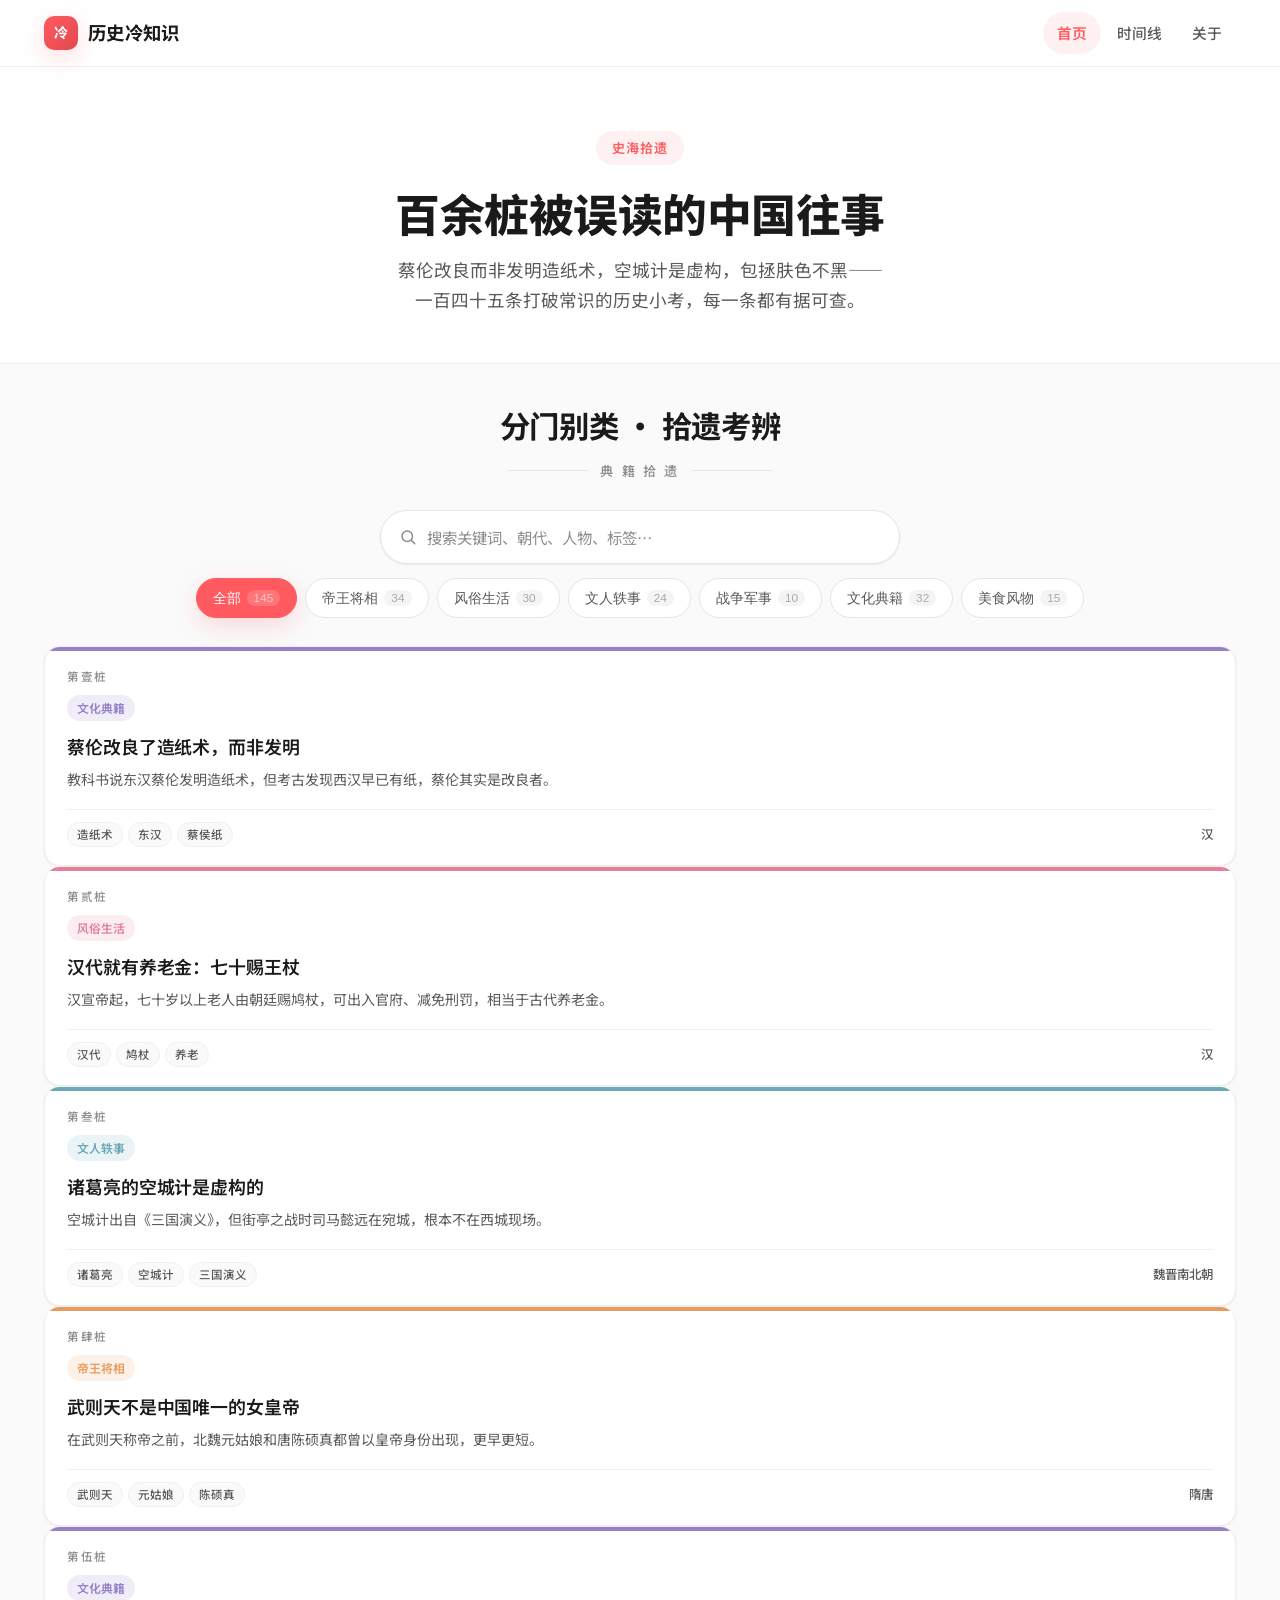
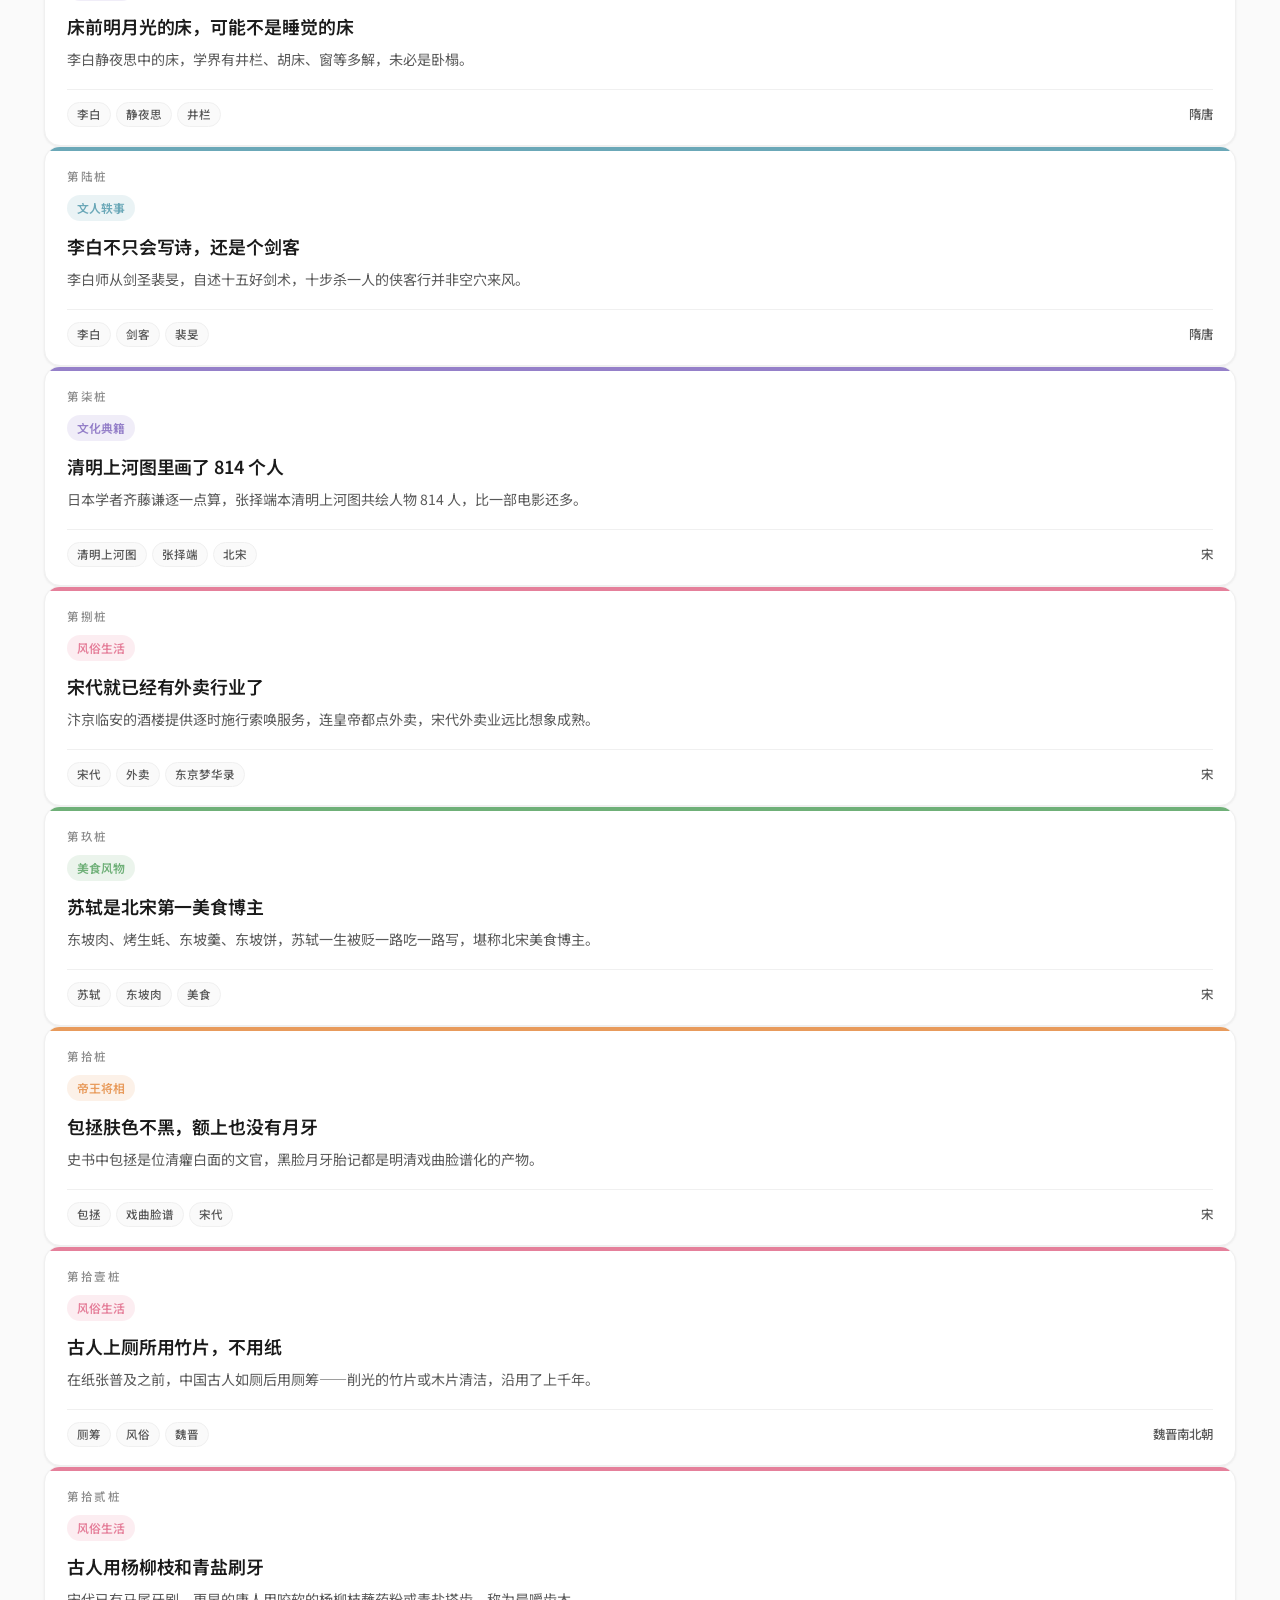
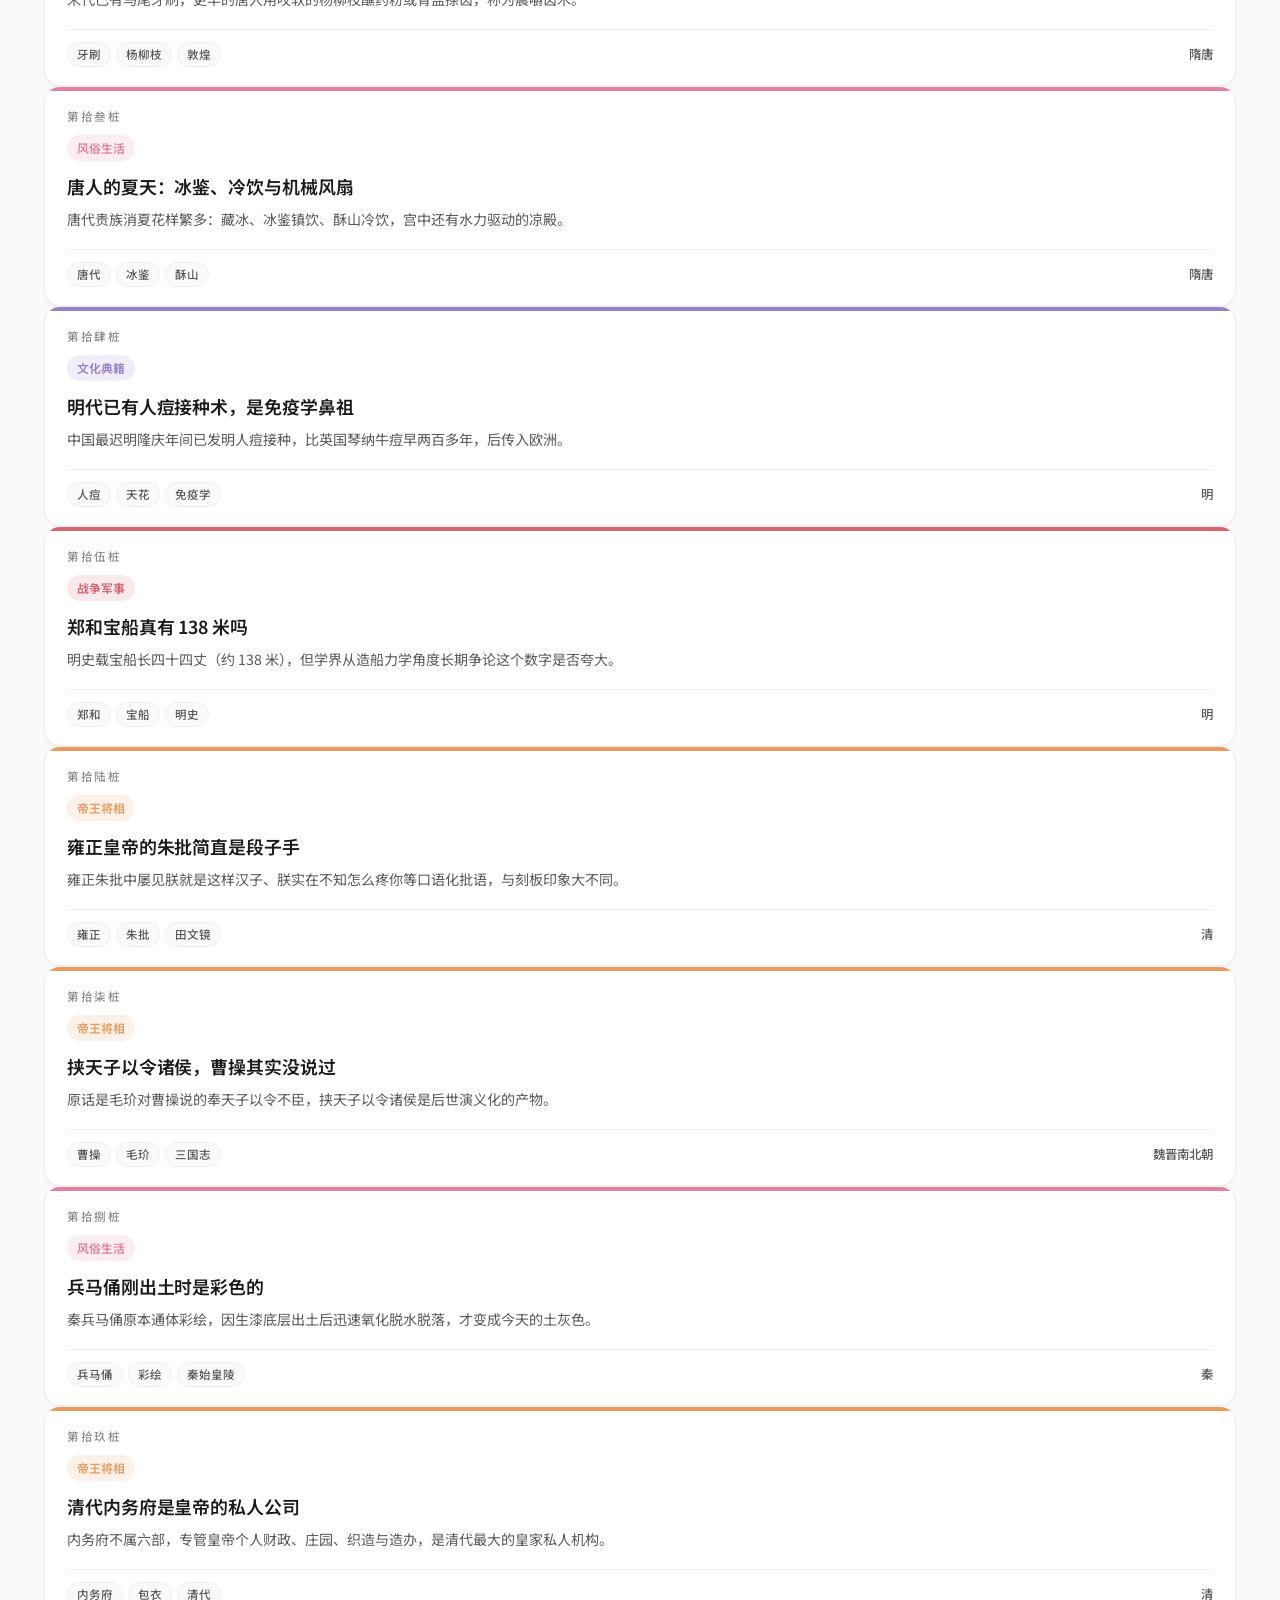
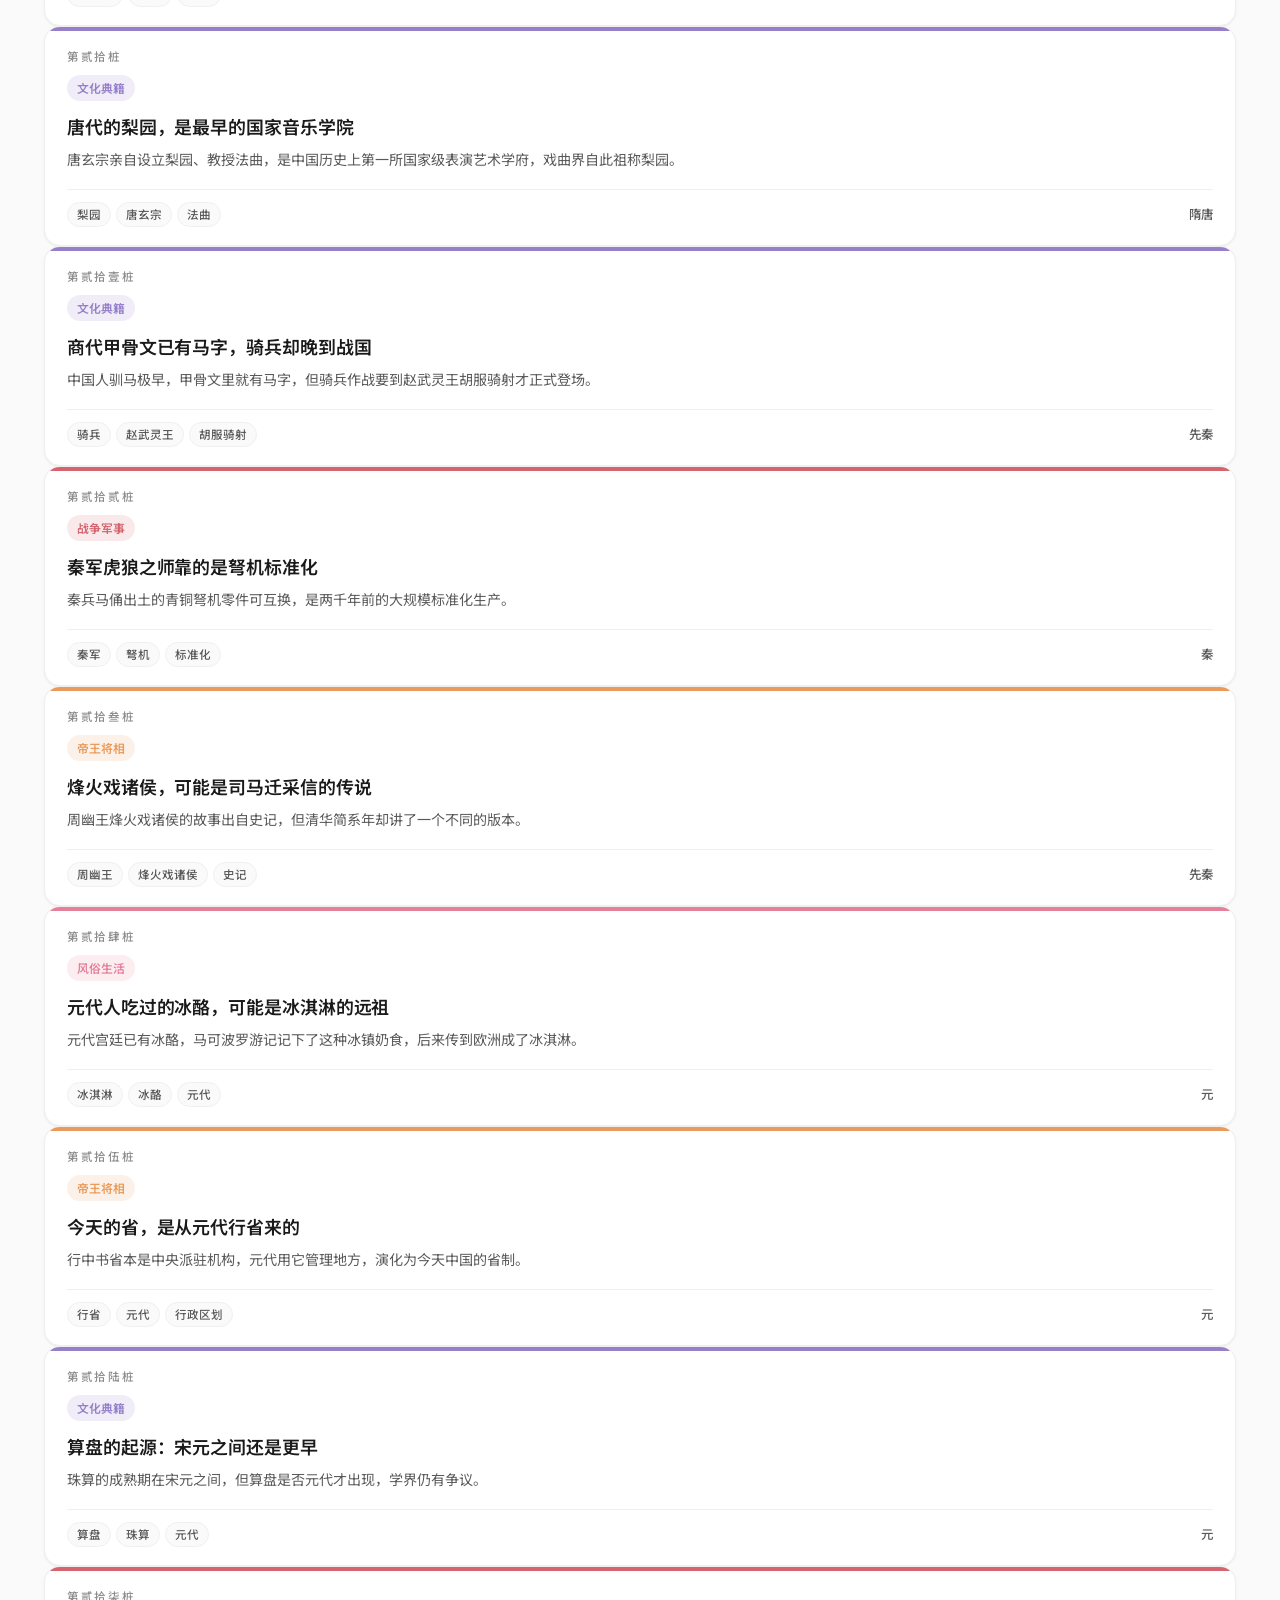
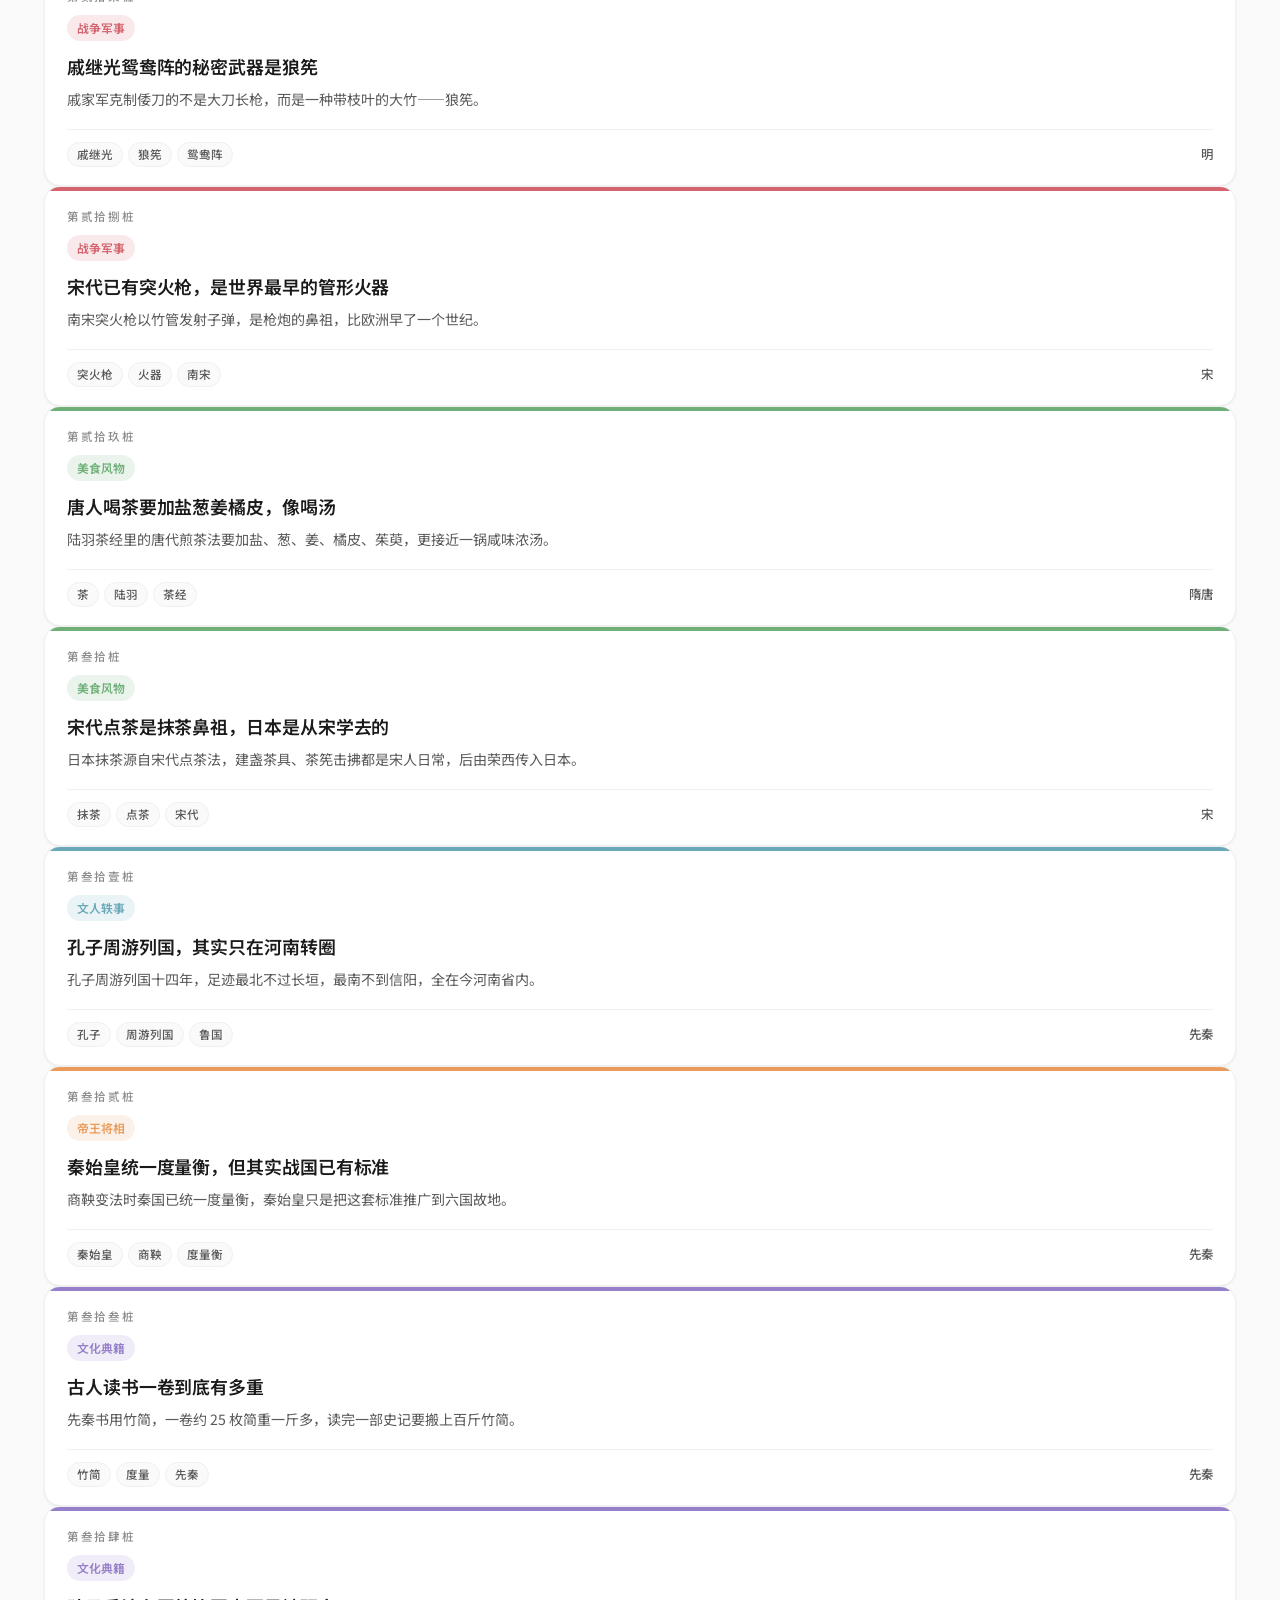
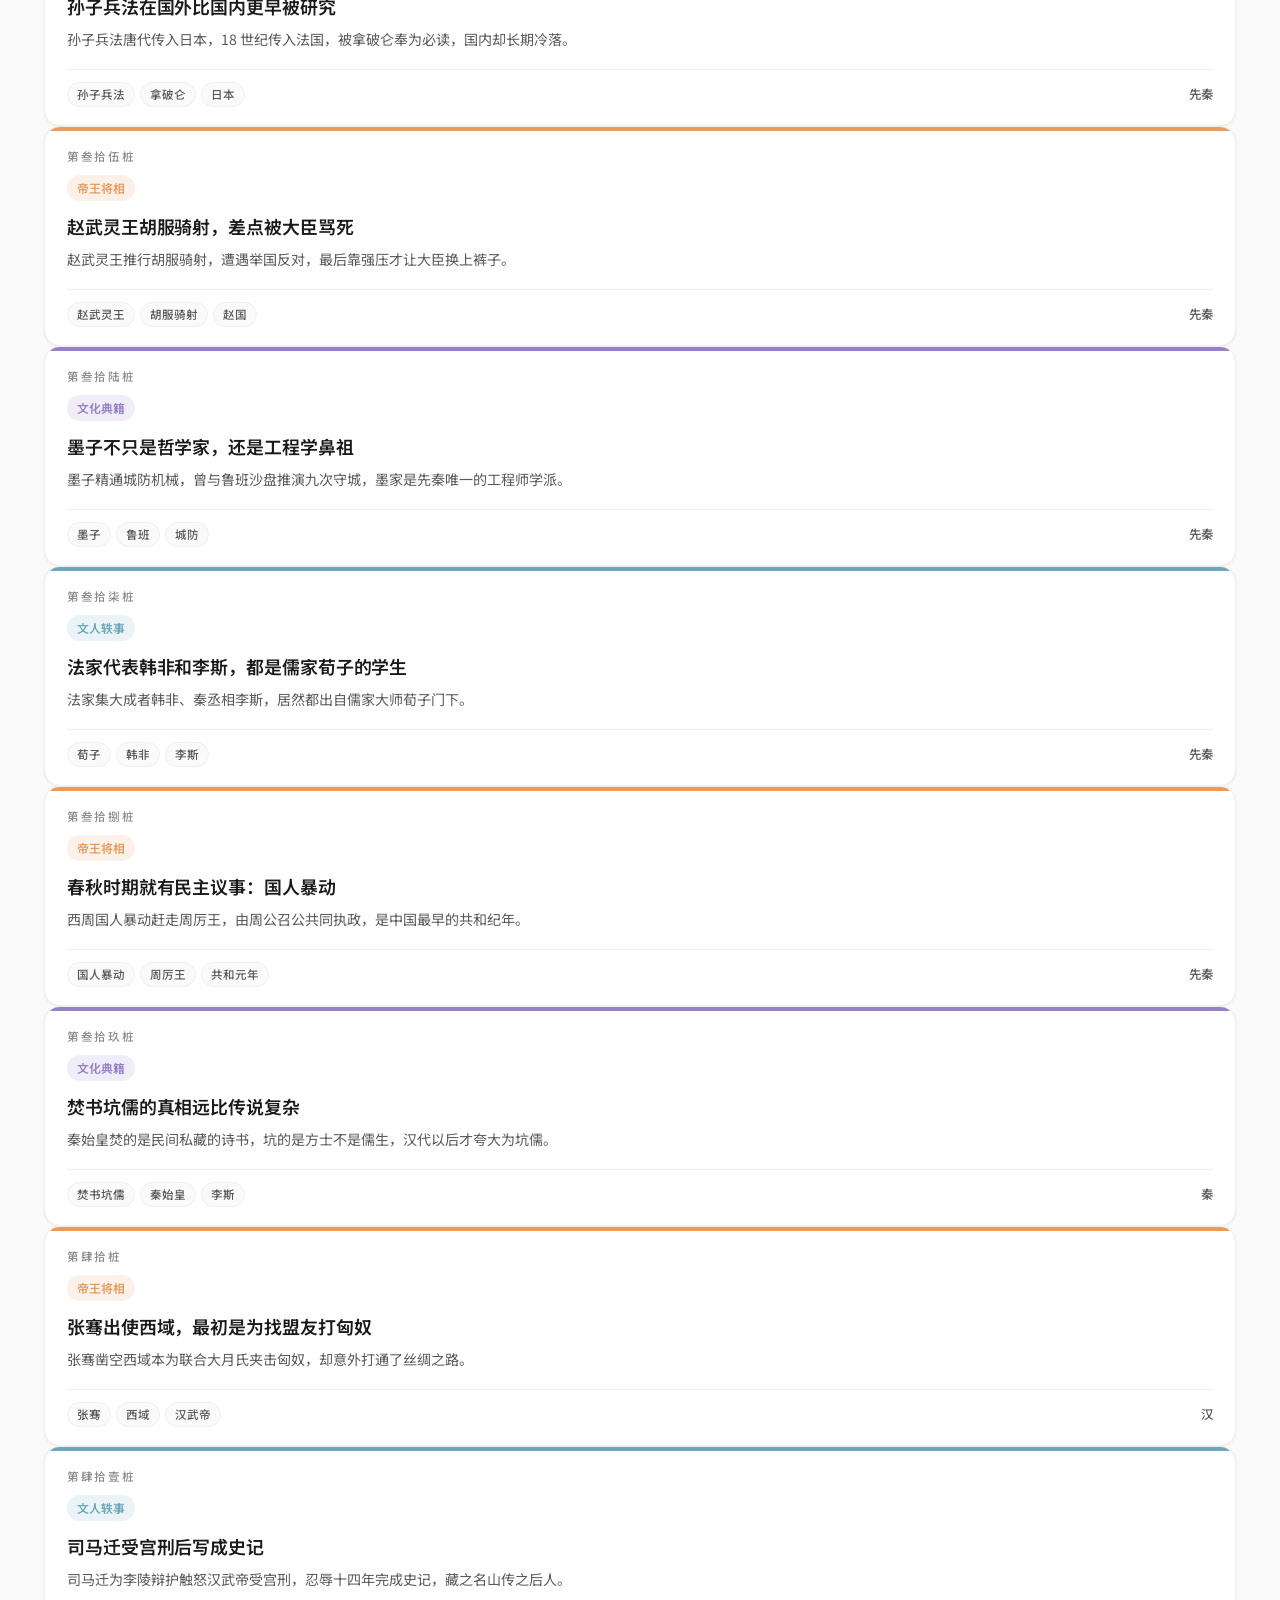
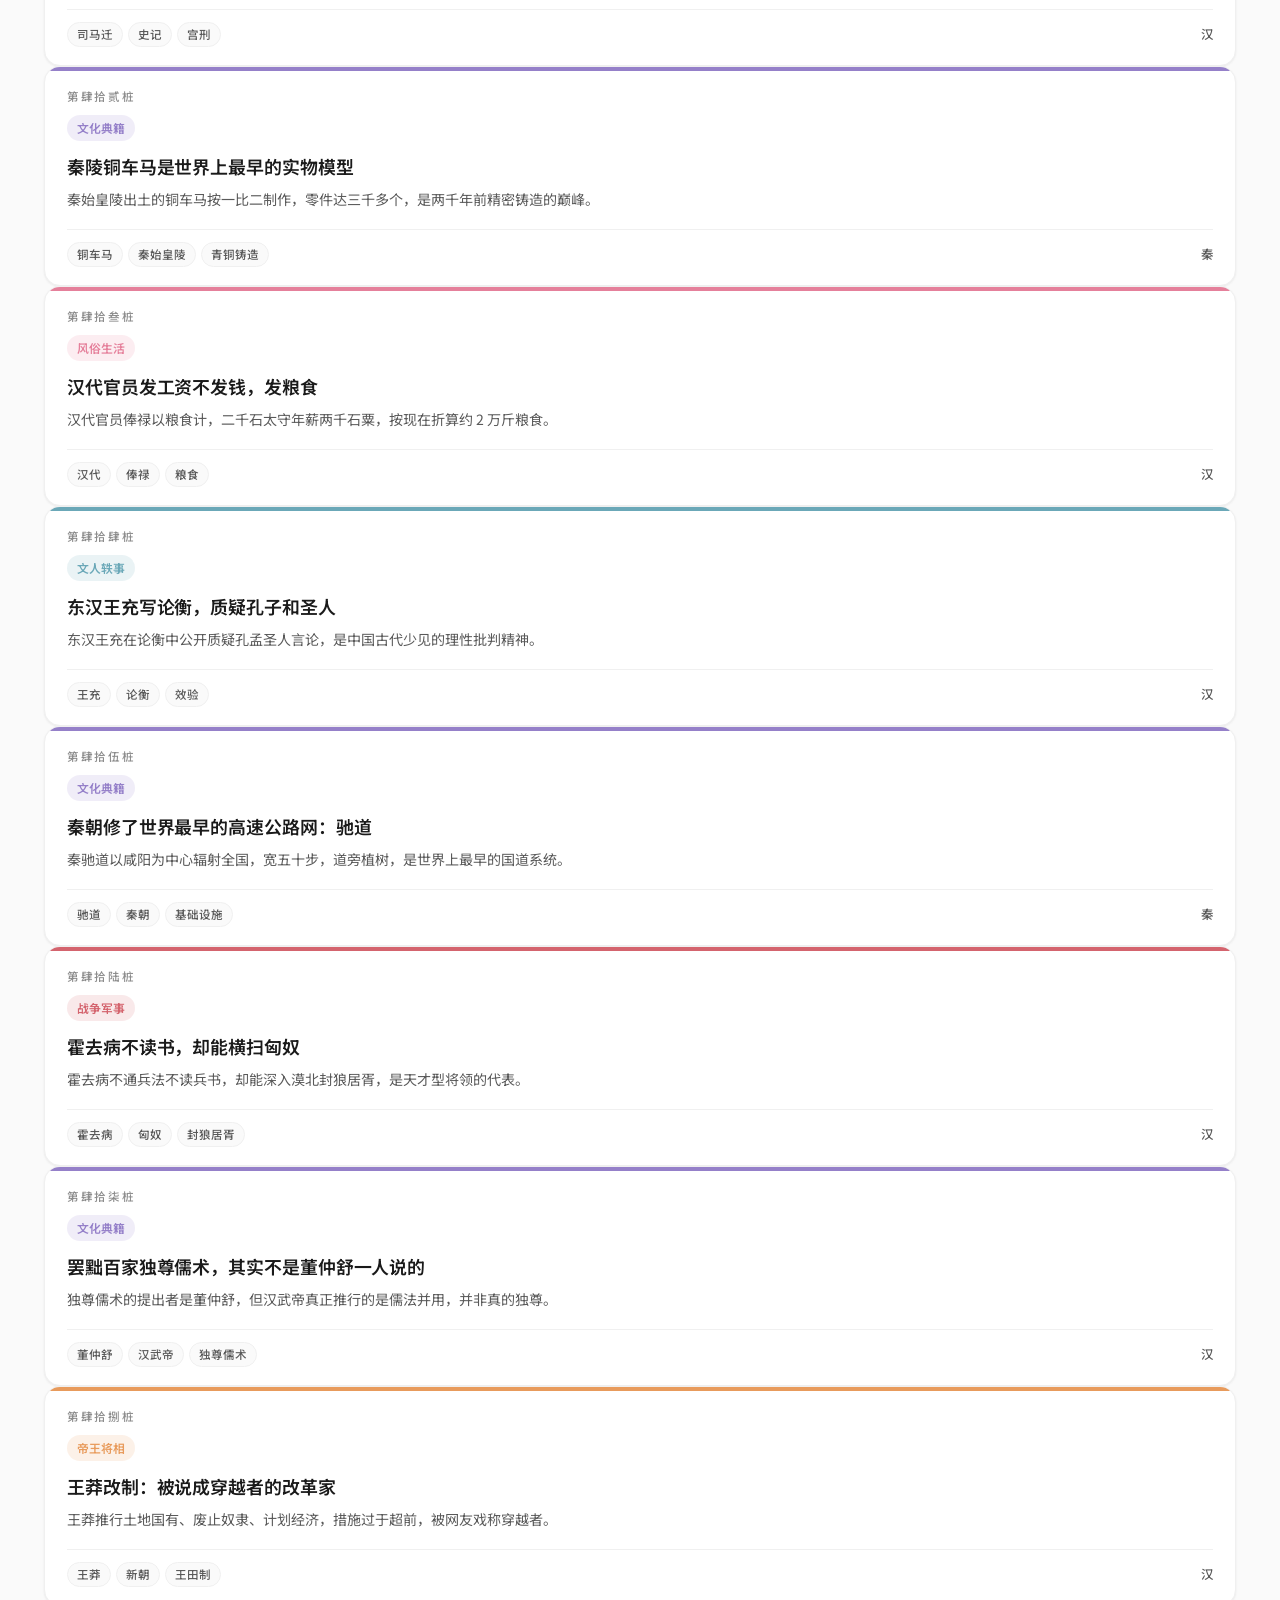
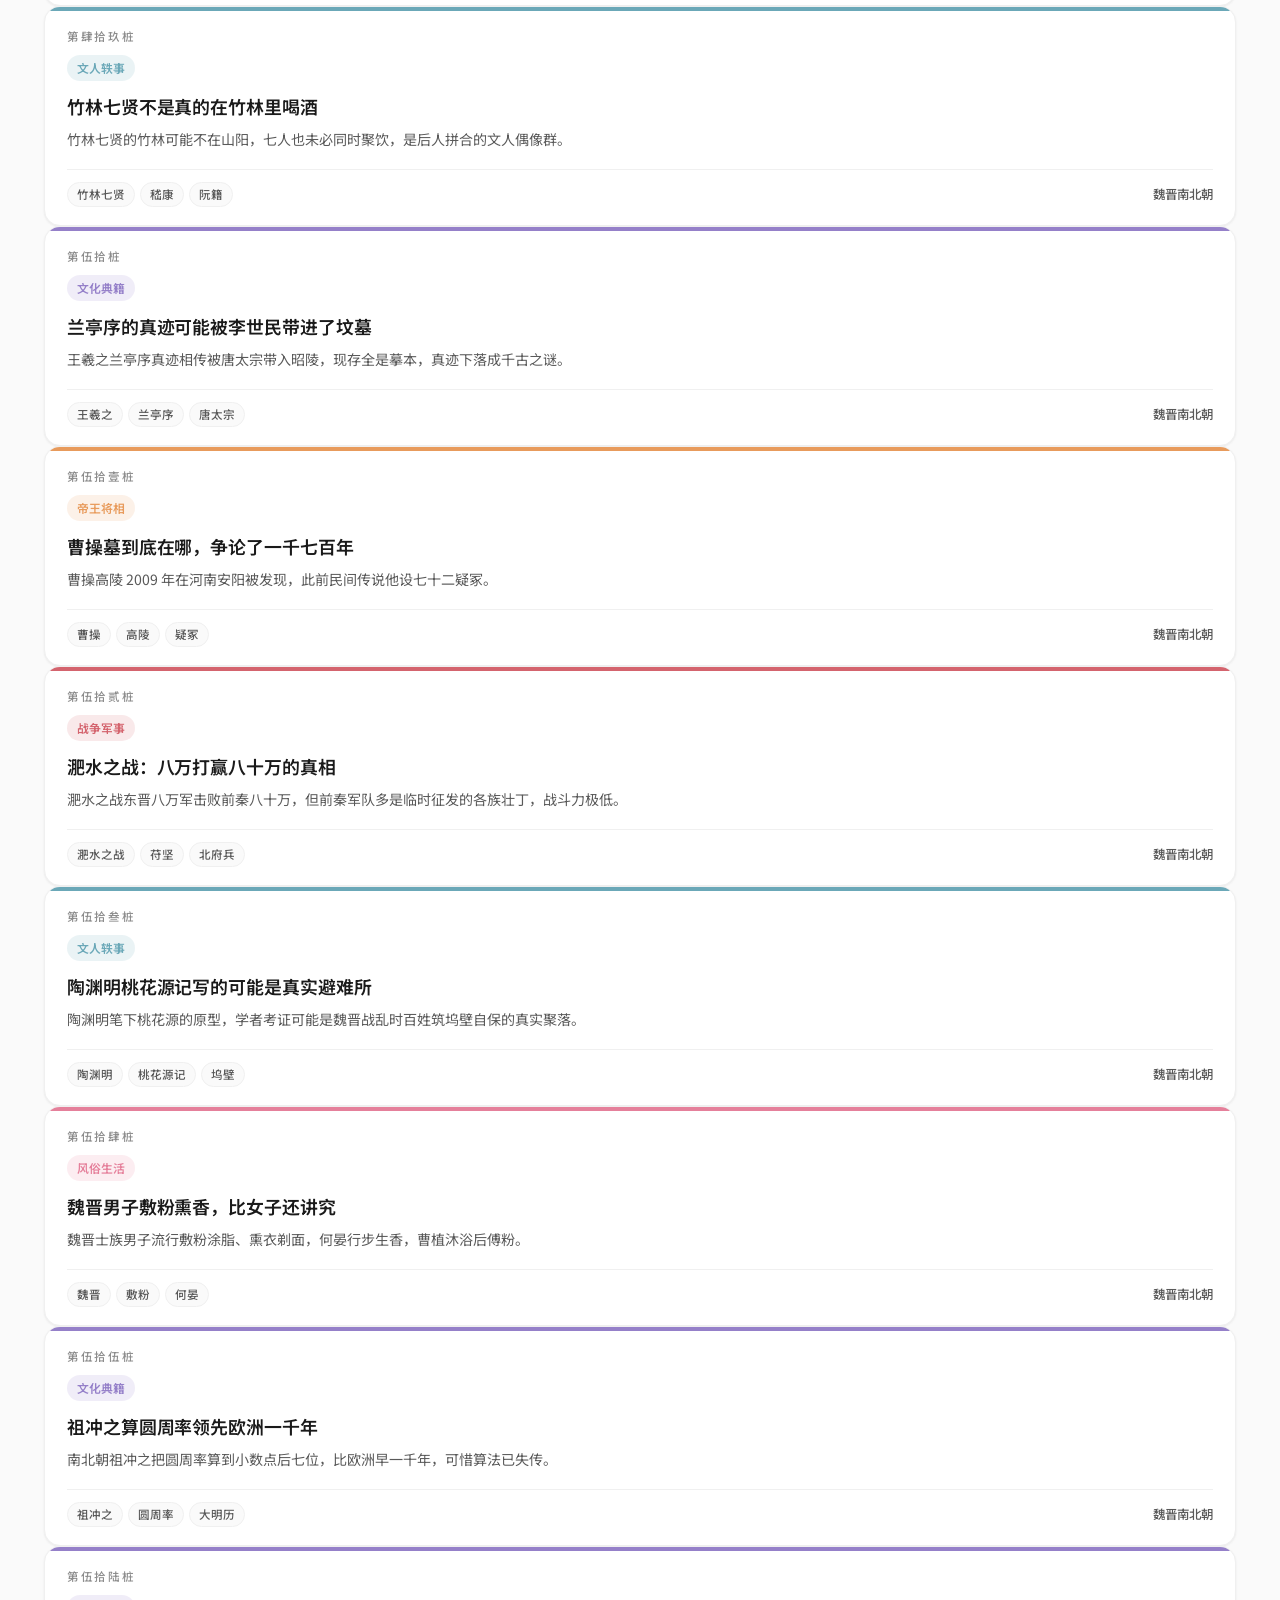
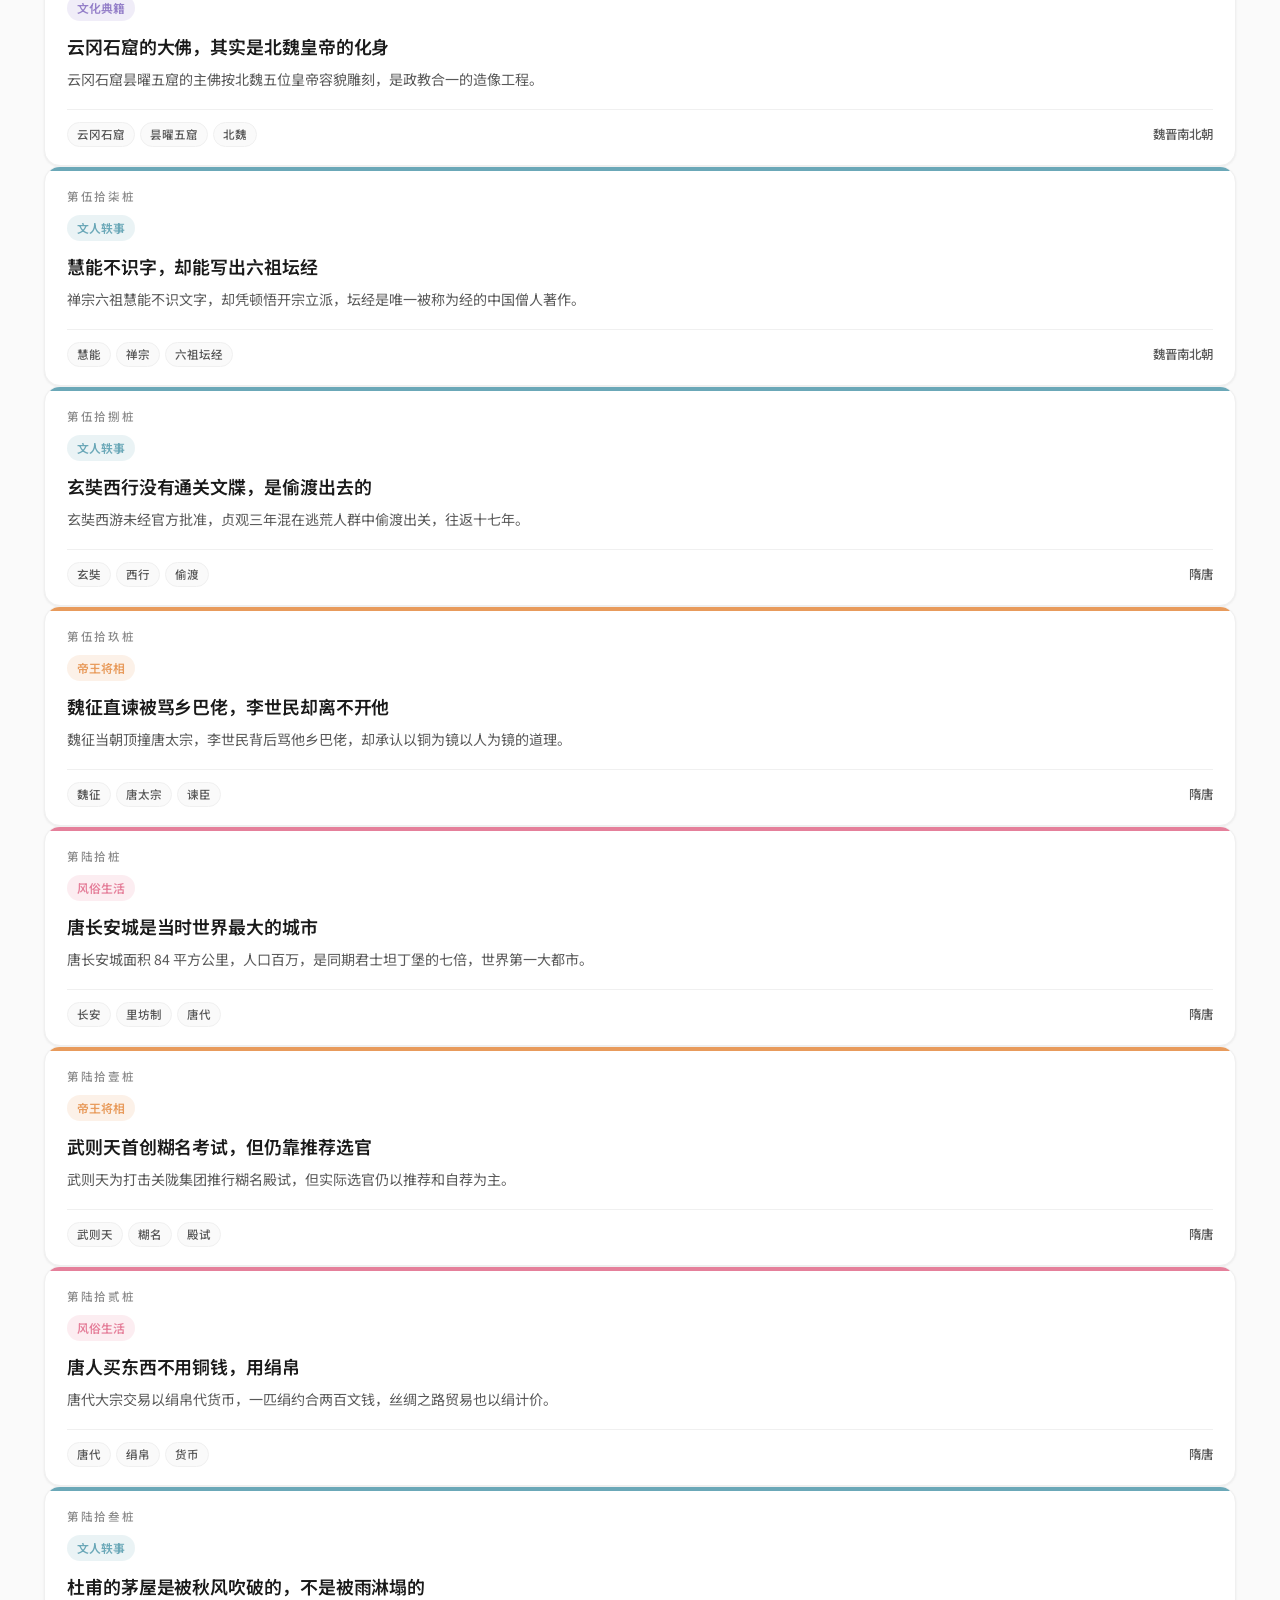
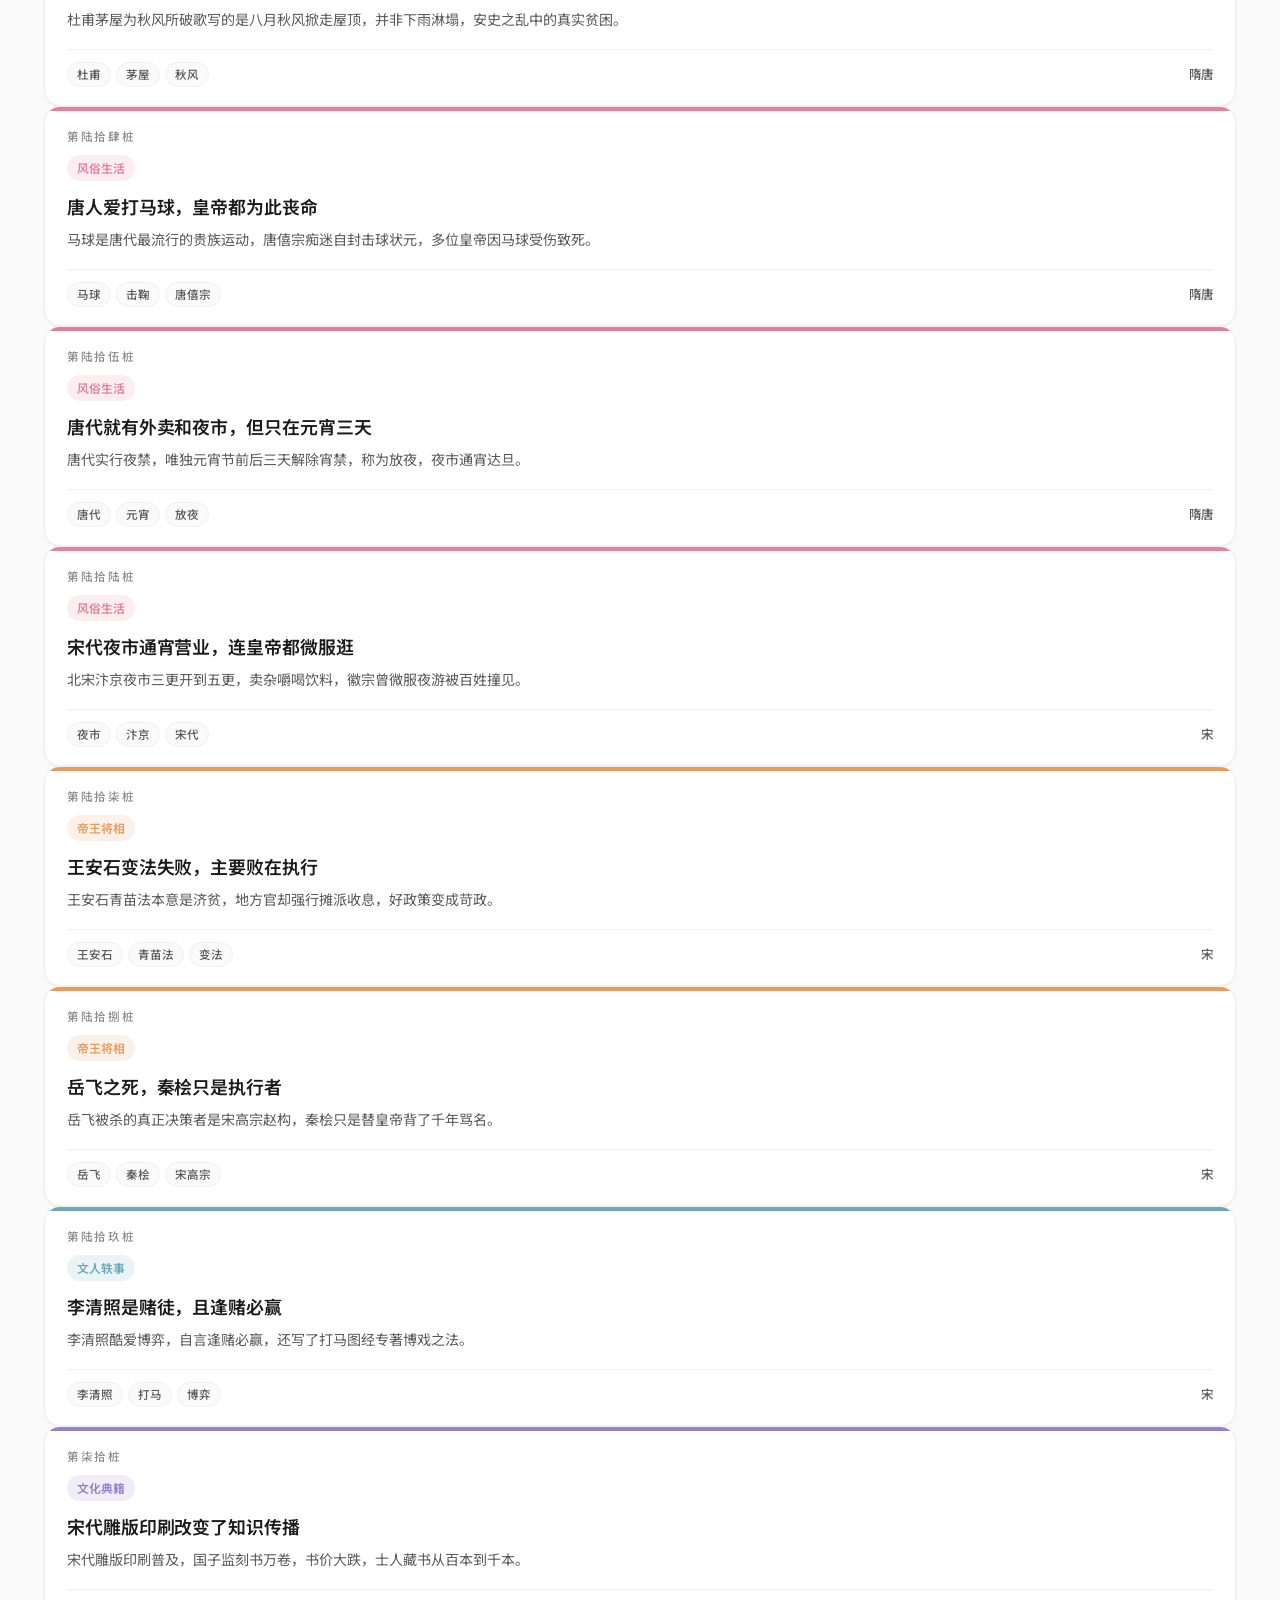
==== commit d738ea35: "feat: 整站推翻重写为现代内容社区风格 彻底抛弃古风（千里江山图/复古典籍/竹简/印章/楷体/卷轴）， 改走小红书/即刻风格的现代内容社区路线。  设计系统： - 配色：暖白底#FAFAFA + " ====
--- a/index.html
+++ b/index.html
@@ -4,12 +4,12 @@
   <meta charset="UTF-8">
   <meta name="viewport" content="width=device-width, initial-scale=1.0">
   <meta name="description" content="历史冷知识 — 20 条打破常识的中国历史小考。从蔡伦改良造纸术到雍正朱批段子手，每条都有据可查。">
-  <meta name="theme-color" content="#1B4D5A">
-  <title>历史冷知识 · 复古典籍</title>
+  <meta name="theme-color" content="#FF5A5F">
+  <title>历史冷知识</title>
   <link rel="preconnect" href="https://fonts.googleapis.com">
   <link rel="preconnect" href="https://fonts.gstatic.com" crossorigin>
-  <link href="https://fonts.googleapis.com/css2?family=Noto+Serif+SC:wght@400;500;600;700&display=swap" rel="stylesheet">
-<link rel="stylesheet" href="css/style.css?v=23">
+  <link href="https://fonts.googleapis.com/css2?family=Noto+Sans+SC:wght@400;500;600;700;800&display=swap" rel="stylesheet">
+<link rel="stylesheet" href="css/style.css?v=24">
 
   <link rel="icon" href="data:image/svg+xml,%3Csvg xmlns='http://www.w3.org/2000/svg' viewBox='0 0 32 32'%3E%3Crect width='32' height='32' fill='%23a8332a'/%3E%3Ctext x='16' y='22' font-size='16' fill='%23e8dcc4' text-anchor='middle' font-family='serif' font-weight='700'%3E冷%3C/text%3E%3C/svg%3E">
 </head>
@@ -81,7 +81,7 @@
 </footer>
 
 <script src="js/facts.js?v=7"></script>
-<script src="js/home.js?v=6"></script>
+<script src="js/home.js?v=7"></script>
 <script src="js/transitions.js?v=1"></script>
 </body>
 </html>
--- a/css/style.css
+++ b/css/style.css
@@ -1,44 +1,53 @@
 /* ===========================================================
-   历史冷知识 · 千里江山图矿物颜料主题
-   ----------------------------------------------------------
-   色板（取自王希孟《千里江山图》矿物颜料）：
-     --shi-qing    #1B4D5A  石青（主色）— 蓝铜矿
-     --shi-lv      #5C8A6E  石绿（辅色）— 孔雀石
-     --yue-bai     #E8E4D8  月白（背景）— 蛤粉
-     --zhe-shi     #B8683C  赭石（点缀）— 赭石
-     --zhu-sha     #A8332A  朱砂（印章）— 辰砂
-     --mo-hei      #2A2620  墨黑（正文）
-     --zhi-huang   #F2EDE0  纸黄（卡片底）
-     --jin-hui     #C9BFA8  金灰（弱边框）
-   字体：标题楷体，正文宋体
+   历史冷知识 · 现代内容社区主题
+   干净白底 + 珊瑚红强调 + 6 分类鲜活配色 + 圆角卡片瀑布流
+   字体：思源黑体（Noto Sans SC）
    =========================================================== */
 
 :root {
-  --shi-qing:    #1B4D5A;
-  --shi-lv:      #5C8A6E;
-  --yue-bai:     #E8E4D8;
-  --zhe-shi:     #B8683C;
-  --zhu-sha:     #A8332A;
-  --mo-hei:      #2A2620;
-  --zhi-huang:   #F2EDE0;
-  --jin-hui:     #C9BFA8;
-
-  --ink-brown:      var(--yue-bai);
-  --parchment:      var(--zhi-huang);
-  --parchment-dim:  var(--jin-hui);
-  --cinnabar:       var(--zhu-sha);
-  --cinnabar-light: #C84A3F;
-  --ink-text:       var(--mo-hei);
-  --ink-soft:       #5A5147;
-  --gold:           var(--shi-qing);
-  --qing-deep:      #123640;
-  --qing-soft:      #2E6B7A;
-
-  --font-kai:  "FZKai-Z03","STKaiti","KaiTi","楷体","FangSong","Noto Serif SC",serif;
-  --font-serif:"Noto Serif SC","Source Han Serif SC","Songti SC","STSong","SimSun",serif;
-  --max-w:          1200px;
-  --shadow-card:    0 2px 10px rgba(27,77,90,0.10);
-  --shadow-hover:   0 8px 24px rgba(27,77,90,0.18);
+  /* 中性色阶 */
+  --bg:          #FAFAFA;
+  --surface:     #FFFFFF;
+  --text-1:      #1A1A1A;
+  --text-2:      #595959;
+  --text-3:      #8C8C8C;
+  --border:      #F0F0F0;
+  --border-2:    #E5E5E5;
+
+  /* 品牌色（珊瑚红，鲜活不死板）*/
+  --brand:       #FF5A5F;
+  --brand-dark:  #E04A4F;
+  --brand-bg:    #FFF1F1;
+  --brand-bg-2:  #FFE5E6;
+
+  /* 6 分类色 */
+  --cat-diwang:     #E89B5C;  /* 帝王将相 — 橙金 */
+  --cat-fengsu:     #E5809B;  /* 风俗生活 — 粉 */
+  --cat-wenren:     #6BA8B8;  /* 文人轶事 — 青蓝 */
+  --cat-zhanzheng:  #D4646E;  /* 战争军事 — 玫红 */
+  --cat-dianji:     #9580C9;  /* 文化典籍 — 淡紫 */
+  --cat-meishi:     #6FB078;  /* 美食风物 — 绿 */
+
+  /* 语义别名（向后兼容）*/
+  --ink-brown:      var(--bg);
+  --parchment:      var(--surface);
+  --parchment-dim:  var(--border);
+  --cinnabar:       var(--brand);
+  --cinnabar-light: var(--brand-dark);
+  --ink-text:       var(--text-1);
+  --ink-soft:       var(--text-2);
+  --gold:           var(--text-3);
+
+  --font-sans: "Noto Sans SC","PingFang SC","Hiragino Sans GB","Microsoft YaHei","微软雅黑",system-ui,-apple-system,sans-serif;
+  --font-serif: var(--font-sans);
+  --max-w: 1240px;
+  --radius: 16px;
+  --radius-sm: 10px;
+  --radius-pill: 999px;
+  --shadow-1: 0 1px 3px rgba(0,0,0,0.04), 0 1px 2px rgba(0,0,0,0.03);
+  --shadow-2: 0 4px 12px rgba(0,0,0,0.06), 0 2px 4px rgba(0,0,0,0.03);
+  --shadow-3: 0 12px 32px rgba(0,0,0,0.10), 0 4px 12px rgba(0,0,0,0.05);
+  --shadow-brand: 0 8px 24px rgba(255,90,95,0.20);
 }
 
 *, *::before, *::after { box-sizing: border-box; }
@@ -46,44 +55,35 @@
 
 body {
   margin: 0;
-  font-family: var(--font-serif);
-  font-size: 16px;
-  line-height: 1.8;
-  color: var(--ink-text);
-  background-color: var(--yue-bai);
-  background-image:
-    radial-gradient(circle at 15% 10%, rgba(27,77,90,0.04), transparent 45%),
-    radial-gradient(circle at 85% 90%, rgba(92,138,110,0.04), transparent 45%),
-    radial-gradient(rgba(27,77,90,0.025) 1px, transparent 1px);
-  background-size: auto, auto, 4px 4px;
+  font-family: var(--font-sans);
+  font-size: 15px;
+  line-height: 1.7;
+  color: var(--text-1);
+  background-color: var(--bg);
+  -webkit-font-smoothing: antialiased;
+  -moz-osx-font-smoothing: grayscale;
   min-height: 100vh;
 }
 img { max-width: 100%; display: block; }
-a { color: var(--shi-qing); text-decoration: none; transition: color 0.2s; }
-a:hover { color: var(--zhe-shi); text-decoration: underline; text-underline-offset: 3px; }
+a { color: var(--brand); text-decoration: none; transition: color 0.2s; }
+a:hover { color: var(--brand-dark); }
+::selection { background: var(--brand-bg-2); color: var(--text-1); }
 
 /* === 顶部导航 === */
 .site-header {
-  background: linear-gradient(180deg, #EFEAE0 0%, var(--yue-bai) 100%);
-  border-bottom: 2px solid var(--shi-qing);
+  background: rgba(255,255,255,0.85);
+  backdrop-filter: saturate(180%) blur(12px);
+  -webkit-backdrop-filter: saturate(180%) blur(12px);
+  border-bottom: 1px solid var(--border);
   position: sticky;
   top: 0;
   z-index: 100;
-  box-shadow: 0 2px 10px rgba(27,77,90,0.08);
-}
-.site-header::after {
-  content: "";
-  position: absolute;
-  left: 0; right: 0; bottom: -2px;
-  height: 6px;
-  background-image: url("data:image/svg+xml;utf8,<svg xmlns='http://www.w3.org/2000/svg' width='40' height='6' viewBox='0 0 40 6'><path d='M0 1h8v4h4V1h8v4h4V1h8v4h4V1' fill='none' stroke='%231B4D5A' stroke-width='1' opacity='0.4'/></svg>");
-  background-repeat: repeat-x;
-  pointer-events: none;
-}
+}
+.site-header::after { display: none; }
 .site-header__inner {
   max-width: var(--max-w);
   margin: 0 auto;
-  padding: 14px 20px;
+  padding: 12px 24px;
   display: flex;
   align-items: center;
   justify-content: space-between;
@@ -93,414 +93,386 @@
 .brand {
   display: flex;
   align-items: center;
-  gap: 12px;
-  color: var(--shi-qing);
+  gap: 10px;
+  color: var(--text-1);
   text-decoration: none;
-  font-family: var(--font-kai);
-  font-size: 1.25rem;
+  font-size: 1.15rem;
   font-weight: 700;
-  letter-spacing: 0.1em;
-  padding-block: 6px;
-  min-height: 44px;
-}
+  letter-spacing: 0.02em;
+  padding-block: 4px;
+  min-height: 40px;
+}
+.brand:hover { color: var(--text-1); }
 .brand__seal {
   display: inline-flex;
   align-items: center;
   justify-content: center;
-  width: 40px;
-  height: 40px;
-  background: var(--zhu-sha);
-  color: #F5EFE2;
-  font-family: var(--font-kai);
-  font-size: 0.82rem;
+  width: 34px;
+  height: 34px;
+  background: linear-gradient(135deg, var(--brand) 0%, var(--brand-dark) 100%);
+  color: #fff;
+  font-size: 0.88rem;
   font-weight: 700;
-  border: 2px solid var(--zhu-sha);
-  border-radius: 4px;
-  transform: rotate(-3deg);
-  box-shadow: 0 0 0 1px rgba(0,0,0,0.2) inset, 0 2px 6px rgba(168,51,42,0.3);
+  border: none;
+  border-radius: 10px;
+  transform: none;
+  box-shadow: var(--shadow-brand);
+  letter-spacing: 0;
+}
+.brand__seal::after { display: none; }
+.nav { display: flex; gap: 2px; flex-wrap: wrap; }
+.nav a {
+  color: var(--text-2);
+  padding: 8px 14px;
+  border-radius: var(--radius-pill);
+  font-size: 0.92rem;
+  font-weight: 500;
   letter-spacing: 0;
   position: relative;
-}
-.brand__seal::after {
-  content: "";
-  position: absolute;
-  inset: 3px;
-  border: 1px solid rgba(245,239,226,0.5);
-  border-radius: 2px;
-  pointer-events: none;
-}
-.nav { display: flex; gap: 4px; flex-wrap: wrap; }
-.nav a {
-  color: var(--ink-text);
-  padding: 8px 16px;
-  border-radius: 2px;
-  font-family: var(--font-kai);
-  font-size: 1rem;
-  letter-spacing: 0.08em;
-  position: relative;
-}
-.nav a:hover { background: rgba(27,77,90,0.08); text-decoration: none; color: var(--shi-qing); }
+  transition: all 0.2s;
+}
+.nav a:hover { background: var(--bg); color: var(--text-1); text-decoration: none; }
 .nav a.is-active {
-  color: var(--shi-qing);
-  font-weight: 700;
-}
-.nav a.is-active::after {
-  content: "";
-  position: absolute;
-  left: 16px; right: 16px; bottom: 2px;
-  height: 2px;
-  background: var(--shi-qing);
-}
-
-
-/* === Hero（首页）— 青绿山水卷首 === */
+  color: var(--brand);
+  font-weight: 600;
+  background: var(--brand-bg);
+}
+.nav a.is-active::after { display: none; }
+
+
+/* === Hero（首页）— 干净简洁 === */
 .hero {
-  background:
-    radial-gradient(circle at 30% 20%, rgba(27,77,90,0.10), transparent 55%),
-    radial-gradient(circle at 70% 80%, rgba(92,138,110,0.12), transparent 50%),
-    linear-gradient(180deg, #EFEAE0 0%, var(--yue-bai) 100%);
-  color: var(--ink-text);
+  background: var(--surface);
+  color: var(--text-1);
   text-align: center;
-  padding: 64px 20px 56px;
-  border-bottom: 1px solid rgba(27,77,90,0.15);
+  padding: 64px 24px 48px;
   position: relative;
   overflow: hidden;
-}
-.hero::before {
-  content: "";
-  position: absolute;
-  inset: 0;
-  background-image: url("data:image/svg+xml;utf8,<svg xmlns='http://www.w3.org/2000/svg' width='1200' height='200' viewBox='0 0 1200 200' preserveAspectRatio='none'><path d='M0 180 Q150 100 300 140 T600 110 T900 130 T1200 100 L1200 200 L0 200Z' fill='%231B4D5A' opacity='0.06'/><path d='M0 195 Q200 150 400 175 T800 160 T1200 145 L1200 200 L0 200Z' fill='%235C8A6E' opacity='0.09'/></svg>");
-  background-position: bottom center;
-  background-repeat: no-repeat;
-  background-size: 100% auto;
-  pointer-events: none;
-}
+  border-bottom: 1px solid var(--border);
+}
+.hero::before { display: none; }
 .hero__seal {
   display: inline-block;
-  background: var(--zhu-sha);
-  color: #F5EFE2;
-  font-family: var(--font-kai);
-  padding: 6px 18px;
-  font-size: 0.9rem;
-  letter-spacing: 0.4em;
-  text-indent: 0.4em;
-  border: 2px solid var(--zhu-sha);
-  transform: rotate(-2deg);
-  box-shadow: 0 0 0 1px rgba(0,0,0,0.2) inset, 0 3px 10px rgba(168,51,42,0.3);
-  margin-bottom: 18px;
-  position: relative;
+  background: var(--brand-bg);
+  color: var(--brand);
+  padding: 6px 16px;
+  font-size: 0.82rem;
+  font-weight: 600;
+  letter-spacing: 0.08em;
+  border: none;
+  border-radius: var(--radius-pill);
+  transform: none;
+  box-shadow: none;
+  margin-bottom: 20px;
 }
 .hero__title {
-  font-family: var(--font-kai);
-  font-size: clamp(2rem, 5vw, 3rem);
-  font-weight: 700;
-  letter-spacing: 0.2em;
+  font-size: clamp(1.9rem, 4.5vw, 2.8rem);
+  font-weight: 800;
+  letter-spacing: -0.01em;
   margin: 0 0 14px;
-  color: var(--shi-qing);
-  text-shadow: none;
-  position: relative;
+  color: var(--text-1);
+  line-height: 1.25;
 }
 .hero__subtitle {
-  font-size: clamp(0.95rem, 2vw, 1.1rem);
-  color: var(--ink-soft);
-  letter-spacing: 0.1em;
-  max-width: 640px;
+  font-size: clamp(0.98rem, 2vw, 1.1rem);
+  color: var(--text-2);
+  letter-spacing: 0;
+  max-width: 580px;
   margin: 0 auto;
-  line-height: 1.9;
-  position: relative;
-}
-.hero__rule {
-  margin: 26px auto 0;
-  width: 120px;
-  height: 14px;
-  background: url("data:image/svg+xml;utf8,<svg xmlns='http://www.w3.org/2000/svg' width='120' height='14' viewBox='0 0 120 14'><line x1='0' y1='7' x2='46' y2='7' stroke='%231B4D5A' stroke-width='1'/><line x1='74' y1='7' x2='120' y2='7' stroke='%231B4D5A' stroke-width='1'/><circle cx='60' cy='7' r='5' fill='none' stroke='%23A8332A' stroke-width='1'/><circle cx='60' cy='7' r='1.5' fill='%23A8332A'/></svg>") center/contain no-repeat;
-}
+  line-height: 1.7;
+  font-weight: 400;
+}
+.hero__rule { display: none; }
 
 /* === 主内容容器 === */
 main {
   max-width: var(--max-w);
   margin: 0 auto;
-  padding: 32px 20px 60px;
+  padding: 36px 24px 64px;
 }
 body:has(.hero) main {
-  margin-top: -24px;
+  margin-top: 0;
   background: transparent;
 }
 .page-title {
-  font-family: var(--font-kai);
-  font-size: clamp(1.6rem, 3vw, 2.1rem);
+  font-size: clamp(1.5rem, 3vw, 1.9rem);
   font-weight: 700;
-  letter-spacing: 0.18em;
-  color: var(--shi-qing);
+  letter-spacing: -0.01em;
+  color: var(--text-1);
   text-align: center;
-  margin: 0 0 10px;
+  margin: 0 0 8px;
 }
 .page-subtitle {
   text-align: center;
-  color: var(--ink-soft);
-  letter-spacing: 0.06em;
-  margin: 0 auto 18px;
+  color: var(--text-3);
+  letter-spacing: 0;
+  margin: 0 auto 24px;
   max-width: 560px;
+  font-size: 0.95rem;
 }
 .divider-ornament {
   display: flex;
   align-items: center;
   justify-content: center;
-  gap: 14px;
-  margin: 0 auto 32px;
-  color: var(--shi-qing);
+  gap: 12px;
+  margin: 0 auto 28px;
+  color: var(--text-3);
+  font-size: 0.82rem;
+  letter-spacing: 0.2em;
+  font-weight: 500;
 }
 .divider-ornament::before,
 .divider-ornament::after {
   content: "";
-  flex: 0 1 120px;
+  flex: 0 1 80px;
   height: 1px;
-  background: linear-gradient(90deg, transparent, var(--shi-qing), transparent);
+  background: var(--border-2);
 }
 .page-header {
   text-align: center;
-  padding: 40px 20px 10px;
-}
-
-/* 首页 has(.hero) 覆盖（月白底用墨字）*/
+  padding: 36px 24px 8px;
+}
+
+/* 首页 has(.hero) 覆盖统一 */
 body:has(.hero) .page-title,
-body:has(.hero) .page-subtitle { color: var(--shi-qing); }
-body:has(.hero) .divider-ornament { color: var(--shi-qing); }
+body:has(.hero) .page-subtitle { color: var(--text-1); }
+body:has(.hero) .divider-ornament { color: var(--text-3); }
 body:has(.hero) .divider-ornament::before,
-body:has(.hero) .divider-ornament::after {
-  background: linear-gradient(90deg, transparent, var(--shi-qing), transparent);
-}
+body:has(.hero) .divider-ornament::after { background: var(--border-2); }
 body:has(.hero) .tab-btn {
-  background: rgba(27,77,90,0.06);
-  border-color: rgba(27,77,90,0.3);
-  color: var(--ink-text);
+  background: var(--surface);
+  border-color: var(--border-2);
+  color: var(--text-2);
 }
 body:has(.hero) .tab-btn:hover {
-  background: rgba(27,77,90,0.12);
-  border-color: var(--shi-qing);
-  color: var(--shi-qing);
+  background: var(--brand-bg);
+  border-color: var(--brand);
+  color: var(--brand);
 }
 body:has(.hero) .tab-btn.is-active {
-  background: var(--shi-qing);
-  border-color: var(--shi-qing);
-  color: #F5EFE2;
-}
-body:has(.hero) .tab-count { color: var(--ink-soft); }
-body:has(.hero) .tab-btn.is-active .tab-count { color: #F5EFE2; }
+  background: var(--brand);
+  border-color: var(--brand);
+  color: #fff;
+}
+body:has(.hero) .tab-count { color: var(--text-3); }
+body:has(.hero) .tab-btn.is-active .tab-count { color: rgba(255,255,255,0.85); }
 body:has(.hero) .search-box__label {
-  background: rgba(27,77,90,0.05);
-  border-color: rgba(27,77,90,0.3);
-}
-body:has(.hero) .search-box__input { color: var(--ink-text); }
-body:has(.hero) .search-box__input::placeholder { color: #8A8275; }
-body:has(.hero) .search-box__icon { color: var(--shi-qing); }
-body:has(.hero) .search-meta { color: var(--ink-soft); }
-body:has(.hero) .empty-state { color: var(--ink-soft); }
-
-/* === 分类筛选 tab === */
+  background: var(--surface);
+  border-color: var(--border-2);
+  box-shadow: var(--shadow-1);
+}
+body:has(.hero) .search-box__input { color: var(--text-1); }
+body:has(.hero) .search-box__input::placeholder { color: var(--text-3); }
+body:has(.hero) .search-box__icon { color: var(--text-3); }
+body:has(.hero) .search-meta { color: var(--text-2); }
+body:has(.hero) .empty-state { color: var(--text-3); }
+
+/* === 分类筛选 tab — 胶囊风格 === */
 .filter-tabs {
   display: flex;
   gap: 8px;
   flex-wrap: wrap;
   justify-content: center;
-  margin: 0 auto 24px;
+  margin: 0 auto 28px;
 }
 .tab-btn {
-  font-family: var(--font-kai);
-  background: rgba(27,77,90,0.05);
-  border: 1px solid rgba(27,77,90,0.25);
-  color: var(--ink-text);
-  padding: 9px 18px;
-  font-size: 0.95rem;
-  letter-spacing: 0.1em;
+  background: var(--surface);
+  border: 1px solid var(--border-2);
+  color: var(--text-2);
+  padding: 8px 16px;
+  font-size: 0.9rem;
+  font-weight: 500;
+  letter-spacing: 0;
   cursor: pointer;
-  border-radius: 2px;
-  transition: all 0.25s;
-  min-height: 44px;
+  border-radius: var(--radius-pill);
+  transition: all 0.2s;
+  min-height: 40px;
+  display: inline-flex;
+  align-items: center;
+  gap: 6px;
 }
 .tab-btn:hover {
-  background: rgba(27,77,90,0.12);
-  border-color: var(--shi-qing);
-  color: var(--shi-qing);
+  background: var(--brand-bg);
+  border-color: var(--brand);
+  color: var(--brand);
 }
 .tab-btn.is-active {
-  background: var(--shi-qing);
-  border-color: var(--shi-qing);
-  color: #F5EFE2;
-  box-shadow: 0 0 0 1px rgba(0,0,0,0.15) inset;
-}
-.tab-count { font-size: 0.8rem; opacity: 0.8; margin-left: 4px; }
-.tab-btn.is-active .tab-count { color: #F5EFE2; }
+  background: var(--brand);
+  border-color: var(--brand);
+  color: #fff;
+  box-shadow: var(--shadow-brand);
+}
+.tab-count {
+  font-size: 0.74rem;
+  opacity: 0.75;
+  background: rgba(0,0,0,0.06);
+  padding: 1px 7px;
+  border-radius: var(--radius-pill);
+}
+.tab-btn.is-active .tab-count {
+  color: #fff;
+  background: rgba(255,255,255,0.22);
+}
 .tab-btn:focus-visible {
-  outline: 2px solid var(--shi-qing);
+  outline: 2px solid var(--brand);
   outline-offset: 2px;
-  box-shadow: 0 0 0 3px #F5EFE2, 0 0 0 5px var(--shi-qing);
 }
 
 /* === 搜索框 === */
 .search-box {
-  max-width: 560px;
+  max-width: 520px;
   margin: 0 auto 14px;
 }
 .search-box__label {
   display: flex;
   align-items: center;
   gap: 10px;
-  background: rgba(27,77,90,0.05);
-  border: 1px solid rgba(27,77,90,0.3);
-  border-radius: 2px;
-  padding: 4px 14px;
-  transition: border-color 0.2s;
-}
-.search-box__label:focus-within { border-color: var(--shi-qing); }
-.search-box__icon { color: var(--shi-qing); flex-shrink: 0; }
+  background: var(--surface);
+  border: 1px solid var(--border-2);
+  border-radius: var(--radius-pill);
+  padding: 4px 18px;
+  transition: all 0.2s;
+  box-shadow: var(--shadow-1);
+}
+.search-box__label:focus-within {
+  border-color: var(--brand);
+  box-shadow: 0 0 0 3px var(--brand-bg);
+}
+.search-box__icon { color: var(--text-3); flex-shrink: 0; }
 .search-box__input {
   flex: 1;
   border: none;
   background: transparent;
-  font-family: var(--font-serif);
-  font-size: 1rem;
-  color: var(--ink-text);
-  padding: 12px 0;
+  font-family: var(--font-sans);
+  font-size: 0.96rem;
+  color: var(--text-1);
+  padding: 11px 0;
   min-width: 0;
 }
 .search-box__input:focus { outline: none; }
-.search-box__input::placeholder { color: #8A8275; }
+.search-box__input::placeholder { color: var(--text-3); }
 .search-meta {
   text-align: center;
-  font-size: 0.82rem;
-  color: var(--ink-soft);
-  letter-spacing: 0.06em;
+  font-size: 0.84rem;
+  color: var(--text-2);
   margin: 0 0 24px;
 }
+.search-meta strong { color: var(--brand); }
 .empty-state {
   text-align: center;
-  padding: 60px 20px;
-  color: var(--ink-soft);
-  font-family: var(--font-kai);
-  font-size: 1.1rem;
-  letter-spacing: 0.1em;
-}
-
-
-/* === 古籍书页卡 — 青绿矿物颜料风（书页翻折 + 墨迹晕染）=== */
+  padding: 80px 24px;
+  color: var(--text-3);
+  font-size: 1rem;
+}
+.search-highlight {
+  background: var(--brand-bg-2);
+  color: var(--brand-dark);
+  padding: 0 2px;
+  border-radius: 3px;
+}
+
+
+/* === 卡片瀑布流 — 现代内容社区风 === */
 .facts-grid {
   display: grid;
-  grid-template-columns: repeat(auto-fill, minmax(260px, 1fr));
-  gap: 22px;
+  grid-template-columns: repeat(auto-fill, minmax(280px, 1fr));
+  gap: 20px;
 }
 .fact-card {
   display: flex;
   flex-direction: column;
-  background-color: #F4EFE3;
-  background-image:
-    /* 1. 纸纹噪点 */
-    url("data:image/svg+xml;utf8,<svg xmlns='http://www.w3.org/2000/svg' width='200' height='200'><filter id='n'><feTurbulence type='fractalNoise' baseFrequency='0.85' numOctaves='2' stitchTiles='stitch'/><feColorMatrix values='0 0 0 0 0.15  0 0 0 0 0.3  0 0 0 0 0.35  0 0 0 0.18 0'/></filter><rect width='100%25' height='100%25' filter='url(%23n)'/></svg>"),
-    /* 2. 石青淡晕（左下）*/
-    radial-gradient(ellipse 60% 50% at 15% 90%, rgba(27,77,90,0.10), transparent 60%),
-    /* 3. 石绿淡晕（右上）*/
-    radial-gradient(ellipse 50% 40% at 85% 10%, rgba(92,138,110,0.10), transparent 55%),
-    /* 4. 明暗渐变 */
-    linear-gradient(135deg, #F6F1E5 0%, #EFE9DB 50%, #E8E1D0 100%);
-  background-blend-mode: multiply, normal, normal, normal;
-  color: var(--ink-text);
+  background: var(--surface);
+  color: var(--text-1);
   text-decoration: none;
   padding: 0;
-  border: 1px solid var(--shi-qing);
-  outline: 1px solid rgba(27,77,90,0.35);
-  outline-offset: 5px;
+  border: 1px solid var(--border);
+  outline: none;
+  outline-offset: 0;
+  border-radius: var(--radius);
   position: relative;
-  transition: transform 0.4s cubic-bezier(0.22, 1, 0.36, 1), box-shadow 0.4s ease, border-color 0.4s ease, outline-color 0.4s ease;
+  transition: transform 0.25s cubic-bezier(0.22, 1, 0.36, 1), box-shadow 0.25s ease, border-color 0.25s ease;
   cursor: pointer;
-  box-shadow:
-    0 2px 0 rgba(27,77,90,0.06),
-    0 4px 12px rgba(27,77,90,0.10),
-    inset 0 0 40px rgba(27,77,90,0.06);
-  min-height: 260px;
-  grid-column: span 1;
-  width: 100%;
+  box-shadow: var(--shadow-1);
+  min-height: 220px;
   overflow: hidden;
 }
-/* 左侧朱砂装订线 + 4 个透孔 */
-.fact-card::before {
-  content: "";
+/* 去掉旧装饰 */
+.fact-card::before,
+.fact-card::after {
+  display: none !important;
+  content: none !important;
+}
+/* 分类色顶条（4px）— 用 data-cat 属性选择器 */
+.fact-card[data-cat]::before {
+  display: block !important;
+  content: "" !important;
   position: absolute;
-  left: 0; top: 0; bottom: 0;
-  width: 7px;
-  background:
-    radial-gradient(circle at 3.5px 15%, #F4EFE3 3px, transparent 3.5px),
-    radial-gradient(circle at 3.5px 38%, #F4EFE3 3px, transparent 3.5px),
-    radial-gradient(circle at 3.5px 61%, #F4EFE3 3px, transparent 3.5px),
-    radial-gradient(circle at 3.5px 85%, #F4EFE3 3px, transparent 3.5px),
-    var(--zhu-sha);
-  box-shadow: 3px 0 5px rgba(168,51,42,0.22);
-  z-index: 2;
-}
-/* 顶部石青横线 */
-.fact-card::after {
-  content: "";
-  position: absolute;
-  top: 0; left: 7px; right: 0;
-  height: 3px;
-  background: var(--shi-qing);
-  z-index: 2;
-}
+  left: 0; right: 0; top: 0;
+  height: 4px;
+  background: var(--cat-color, var(--brand));
+  z-index: 1;
+}
+.fact-card[data-cat="帝王将相"] { --cat-color: var(--cat-diwang); }
+.fact-card[data-cat="风俗生活"] { --cat-color: var(--cat-fengsu); }
+.fact-card[data-cat="文人轶事"] { --cat-color: var(--cat-wenren); }
+.fact-card[data-cat="战争军事"] { --cat-color: var(--cat-zhanzheng); }
+.fact-card[data-cat="文化典籍"] { --cat-color: var(--cat-dianji); }
+.fact-card[data-cat="美食风物"] { --cat-color: var(--cat-meishi); }
+
 .fact-card:hover {
   transform: translateY(-4px);
-  border-color: var(--qing-deep);
-  outline-color: var(--qing-deep);
-  box-shadow:
-    0 3px 0 rgba(27,77,90,0.08),
-    0 10px 24px rgba(27,77,90,0.18),
-    0 16px 36px rgba(27,77,90,0.12),
-    inset 0 0 40px rgba(27,77,90,0.10);
+  border-color: var(--border-2);
+  box-shadow: var(--shadow-3);
   text-decoration: none;
 }
-.fact-card:focus-visible { transform: none !important; }
+.fact-card:focus-visible {
+  transform: none;
+  outline: 2px solid var(--brand);
+  outline-offset: 2px;
+}
 .fact-card__body {
-  padding: 24px 22px 16px 26px;
+  padding: 20px 22px 18px;
   flex: 1;
   display: flex;
   flex-direction: column;
   position: relative;
-  z-index: 1;
 }
 .fact-card__ordinal {
-  font-family: var(--font-kai);
-  font-size: 0.78rem;
-  letter-spacing: 0.2em;
-  color: var(--zhe-shi);
-  margin-bottom: 6px;
-  font-weight: 600;
+  font-size: 0.72rem;
+  letter-spacing: 0.15em;
+  color: var(--text-3);
+  margin-bottom: 8px;
+  font-weight: 500;
 }
 .fact-card__category {
-  display: inline-block;
-  font-family: var(--font-kai);
-  font-size: 0.76rem;
-  letter-spacing: 0.15em;
-  color: var(--shi-qing);
-  background: rgba(27,77,90,0.08);
-  padding: 2px 10px;
-  border-left: 2px solid var(--shi-qing);
+  display: inline-flex;
+  align-items: center;
+  font-size: 0.74rem;
+  letter-spacing: 0;
+  color: var(--cat-color, var(--brand));
+  background: var(--cat-color, var(--brand));
+  padding: 3px 10px;
+  border-radius: var(--radius-pill);
   margin-bottom: 12px;
   font-weight: 600;
   align-self: flex-start;
+  border: none;
+  /* 用半透明背景 + 实色文字的小技巧 */
+  background-color: color-mix(in srgb, var(--cat-color, var(--brand)) 14%, transparent);
 }
 .fact-card__title {
-  font-family: var(--font-kai);
-  font-size: 1.15rem;
-  font-weight: 700;
-  letter-spacing: 0.04em;
-  margin: 0 0 10px;
+  font-size: 1.08rem;
+  font-weight: 600;
+  letter-spacing: -0.005em;
+  margin: 0 0 8px;
   line-height: 1.5;
-  color: var(--ink-text);
+  color: var(--text-1);
 }
 .fact-card__summary {
-  font-size: 0.9rem;
-  line-height: 1.78;
-  color: var(--ink-soft);
-  margin: 0 0 14px;
+  font-size: 0.88rem;
+  line-height: 1.7;
+  color: var(--text-2);
+  margin: 0 0 16px;
   flex: 1;
   display: -webkit-box;
   -webkit-line-clamp: 3;
@@ -511,239 +483,225 @@
   display: flex;
   justify-content: space-between;
   align-items: center;
-  font-size: 0.8rem;
-  color: var(--ink-soft);
-  border-top: 1px dashed rgba(27,77,90,0.35);
-  padding-top: 10px;
+  font-size: 0.78rem;
+  color: var(--text-3);
+  border-top: 1px solid var(--border);
+  padding-top: 12px;
   margin-top: auto;
-  letter-spacing: 0.05em;
-  position: relative;
-}
-.fact-card__tags { display: flex; flex-wrap: wrap; gap: 4px; }
+  letter-spacing: 0;
+}
+.fact-card__tags { display: flex; flex-wrap: wrap; gap: 5px; }
 .tag {
   font-size: 0.72rem;
-  color: var(--shi-lv);
-  background: rgba(92,138,110,0.1);
-  padding: 1px 7px;
-  border-radius: 2px;
+  color: var(--text-2);
+  background: var(--bg);
+  border: 1px solid var(--border);
+  padding: 2px 9px;
+  border-radius: var(--radius-pill);
+  font-weight: 500;
 }
 .fact-card__dynasty {
-  color: var(--zhu-sha);
-  font-family: var(--font-kai);
-  letter-spacing: 0.1em;
-  font-size: 0.82rem;
-  font-weight: 600;
-}
-.fact-card:focus-visible {
-  outline: 2px solid var(--shi-qing);
-  outline-offset: 4px;
-  box-shadow: 0 0 0 3px #F5EFE2, 0 0 0 5px var(--shi-qing), var(--shadow-card);
-}
-
-
-/* === 详情页 — 卷轴式青绿 === */
+  color: var(--text-2);
+  letter-spacing: 0;
+  font-size: 0.78rem;
+  font-weight: 500;
+  white-space: nowrap;
+}
+
+
+/* === 详情页 — 现代阅读卡片 === */
 .fact-detail {
-  max-width: 760px;
+  max-width: 720px;
   margin: 0 auto;
-  background-color: #F4EFE3;
-  background-image:
-    url("data:image/svg+xml;utf8,<svg xmlns='http://www.w3.org/2000/svg' width='200' height='200'><filter id='n'><feTurbulence type='fractalNoise' baseFrequency='0.85' numOctaves='2' stitchTiles='stitch'/><feColorMatrix values='0 0 0 0 0.15  0 0 0 0 0.3  0 0 0 0 0.35  0 0 0 0.15 0'/></filter><rect width='100%25' height='100%25' filter='url(%23n)'/></svg>"),
-    linear-gradient(135deg, #F6F1E5 0%, #EFE9DB 100%);
-  border: 1px solid var(--shi-qing);
-  outline: 1px solid rgba(27,77,90,0.3);
-  outline-offset: 6px;
-  padding: 44px 40px 36px;
+  background: var(--surface);
+  border: 1px solid var(--border);
+  outline: none;
+  outline-offset: 0;
+  border-radius: var(--radius);
+  padding: 40px 44px 32px;
   position: relative;
+  box-shadow: var(--shadow-2);
 }
 .fact-detail::before {
+  display: block;
   content: "";
   position: absolute;
   left: 0; top: 0; bottom: 0;
-  width: 6px;
-  background: var(--shi-qing);
+  width: 5px;
+  background: linear-gradient(180deg, var(--brand) 0%, var(--brand-dark) 100%);
+  border-radius: var(--radius) 0 0 var(--radius);
 }
 .fact-detail__back {
   display: inline-flex;
   align-items: center;
   gap: 6px;
-  color: var(--shi-qing);
-  font-family: var(--font-kai);
-  font-size: 0.92rem;
-  letter-spacing: 0.08em;
-  margin-bottom: 20px;
+  color: var(--text-2);
+  font-size: 0.9rem;
+  letter-spacing: 0;
+  margin-bottom: 24px;
   text-decoration: none;
-}
-.fact-detail__back:hover { color: var(--zhe-shi); }
+  transition: color 0.2s;
+}
+.fact-detail__back:hover { color: var(--brand); }
 .fact-detail__category {
-  font-family: var(--font-kai);
-  font-size: 0.82rem;
-  letter-spacing: 0.2em;
-  color: var(--shi-qing);
-  background: rgba(27,77,90,0.08);
-  padding: 3px 12px;
-  border-left: 3px solid var(--shi-qing);
+  font-size: 0.76rem;
+  letter-spacing: 0;
+  color: var(--brand);
+  background: var(--brand-bg);
+  padding: 4px 12px;
+  border-radius: var(--radius-pill);
   display: inline-block;
   margin-bottom: 14px;
+  font-weight: 600;
+  border: none;
 }
 .fact-detail__title {
-  font-family: var(--font-kai);
-  font-size: clamp(1.6rem, 4vw, 2.2rem);
+  font-size: clamp(1.5rem, 3.5vw, 2rem);
   font-weight: 700;
-  letter-spacing: 0.06em;
+  letter-spacing: -0.01em;
   margin: 0 0 16px;
-  line-height: 1.4;
-  color: var(--shi-qing);
+  line-height: 1.35;
+  color: var(--text-1);
 }
 .fact-detail__meta {
   display: flex;
   flex-wrap: wrap;
-  gap: 16px;
+  gap: 18px;
   font-size: 0.85rem;
-  color: var(--ink-soft);
-  letter-spacing: 0.05em;
-  margin-bottom: 24px;
-  padding-bottom: 20px;
-  border-bottom: 1px dashed rgba(27,77,90,0.3);
+  color: var(--text-3);
+  letter-spacing: 0;
+  margin-bottom: 28px;
+  padding-bottom: 24px;
+  border-bottom: 1px solid var(--border);
 }
 .fact-detail__meta-item { display: flex; align-items: center; gap: 6px; }
 .fact-detail__dynasty {
-  color: var(--zhu-sha);
-  font-family: var(--font-kai);
+  color: var(--brand);
   font-weight: 600;
 }
 .fact-detail__content {
-  font-size: 1.02rem;
-  line-height: 2;
-  color: var(--ink-text);
-  letter-spacing: 0.02em;
-}
-.fact-detail__content p { margin: 0 0 1.2em; }
+  font-size: 1rem;
+  line-height: 1.9;
+  color: var(--text-1);
+  letter-spacing: 0;
+}
+.fact-detail__content p { margin: 0 0 1.1em; }
 .fact-detail__content p:first-child::first-letter {
-  font-family: var(--font-kai);
-  font-size: 3.2em;
+  font-size: 2.6em;
   float: left;
-  line-height: 0.9;
-  padding: 6px 10px 0 0;
-  color: var(--zhu-sha);
-  font-weight: 700;
+  line-height: 0.95;
+  padding: 4px 10px 0 0;
+  color: var(--brand);
+  font-weight: 800;
 }
 .fact-detail__source {
-  margin-top: 28px;
-  padding: 14px 18px;
-  background: rgba(27,77,90,0.05);
-  border-left: 3px solid var(--shi-lv);
+  margin-top: 32px;
+  padding: 16px 20px;
+  background: var(--bg);
+  border: 1px solid var(--border);
+  border-left: 3px solid var(--brand);
+  border-radius: 0 var(--radius-sm) var(--radius-sm) 0;
   font-size: 0.88rem;
-  color: var(--ink-soft);
-  font-style: italic;
-  letter-spacing: 0.03em;
-}
-.fact-detail__source strong { color: var(--shi-qing); font-style: normal; font-family: var(--font-kai); }
+  color: var(--text-2);
+  font-style: normal;
+  letter-spacing: 0;
+}
+.fact-detail__source strong { color: var(--text-1); font-style: normal; }
 .fact-detail__tags {
   display: flex;
   flex-wrap: wrap;
-  gap: 6px;
-  margin-top: 20px;
+  gap: 8px;
+  margin-top: 24px;
 }
 .fact-detail__disclaimer {
   margin-top: 28px;
   padding: 12px 16px;
   font-size: 0.76rem;
-  color: var(--ink-soft);
-  border-top: 1px dashed rgba(27,77,90,0.25);
+  color: var(--text-3);
+  border-top: 1px solid var(--border);
   text-align: center;
-  letter-spacing: 0.05em;
-  opacity: 0.85;
+  letter-spacing: 0;
 }
 .related {
-  max-width: 760px;
+  max-width: 720px;
   margin: 40px auto 0;
 }
 .related__title {
-  font-family: var(--font-kai);
-  font-size: 1.3rem;
-  letter-spacing: 0.12em;
-  color: var(--shi-qing);
-  text-align: center;
-  margin: 0 0 18px;
-  position: relative;
+  font-size: 1.1rem;
+  font-weight: 600;
+  letter-spacing: -0.005em;
+  color: var(--text-1);
+  margin: 0 0 16px;
 }
 .related__list {
   display: grid;
   grid-template-columns: repeat(auto-fill, minmax(220px, 1fr));
-  gap: 14px;
+  gap: 12px;
 }
 .related__item {
   display: block;
   padding: 14px 16px;
-  background: rgba(27,77,90,0.04);
-  border: 1px solid rgba(27,77,90,0.2);
-  border-radius: 2px;
+  background: var(--surface);
+  border: 1px solid var(--border);
+  border-radius: var(--radius-sm);
   text-decoration: none;
-  transition: all 0.25s;
+  transition: all 0.2s;
 }
 .related__item:hover {
-  background: rgba(27,77,90,0.1);
-  border-color: var(--shi-qing);
+  background: var(--surface);
+  border-color: var(--brand);
   transform: translateY(-2px);
+  box-shadow: var(--shadow-2);
 }
 .related__item-title {
-  font-family: var(--font-kai);
-  font-size: 1rem;
-  color: var(--ink-text);
-  font-weight: 600;
+  font-size: 0.96rem;
+  color: var(--text-1);
+  font-weight: 500;
   margin: 0 0 4px;
 }
 .related__item-cat {
-  font-size: 0.76rem;
-  color: var(--shi-lv);
-  letter-spacing: 0.08em;
+  font-size: 0.74rem;
+  color: var(--text-3);
+  letter-spacing: 0;
 }
 
 /* === 404 / 错误 === */
 .error-block {
   text-align: center;
-  padding: 80px 20px;
+  padding: 80px 24px;
 }
 .error-block__code {
-  font-family: var(--font-kai);
-  font-size: clamp(3rem, 10vw, 5rem);
-  color: var(--shi-qing);
-  font-weight: 700;
-  letter-spacing: 0.1em;
-  margin-bottom: 12px;
+  font-size: clamp(3rem, 10vw, 4.5rem);
+  color: var(--brand);
+  font-weight: 800;
+  letter-spacing: -0.02em;
+  margin-bottom: 8px;
+  line-height: 1;
 }
 .error-block__title {
-  font-family: var(--font-kai);
-  font-size: 1.4rem;
-  color: var(--zhe-shi);
-  letter-spacing: 0.1em;
-  margin-bottom: 12px;
+  font-size: 1.2rem;
+  color: var(--text-1);
+  letter-spacing: 0;
+  margin-bottom: 10px;
+  font-weight: 600;
 }
 .error-block__msg {
-  font-size: 1.05rem;
-  color: var(--ink-soft);
-  letter-spacing: 0.08em;
+  font-size: 0.96rem;
+  color: var(--text-2);
+  letter-spacing: 0;
   margin-bottom: 24px;
 }
 
 /* === 页脚 === */
 .site-footer {
-  background: linear-gradient(180deg, var(--yue-bai) 0%, #DDD8C9 100%);
-  color: var(--ink-soft);
-  border-top: 2px solid var(--shi-qing);
-  padding: 32px 20px;
-  font-size: 0.85rem;
-  letter-spacing: 0.06em;
-  position: relative;
-}
-.site-footer::before {
-  content: "";
-  position: absolute;
-  left: 0; right: 0; top: -2px;
-  height: 6px;
-  background-image: url("data:image/svg+xml;utf8,<svg xmlns='http://www.w3.org/2000/svg' width='40' height='6' viewBox='0 0 40 6'><path d='M0 1h8v4h4V1h8v4h4V1h8v4h4V1' fill='none' stroke='%231B4D5A' stroke-width='1' opacity='0.4'/></svg>");
-  background-repeat: repeat-x;
-}
+  background: var(--surface);
+  color: var(--text-3);
+  border-top: 1px solid var(--border);
+  padding: 28px 24px;
+  font-size: 0.84rem;
+  letter-spacing: 0;
+}
+.site-footer::before { display: none; }
 .site-footer__inner {
   max-width: var(--max-w);
   margin: 0 auto;
@@ -751,30 +709,32 @@
   justify-content: space-between;
   align-items: center;
   flex-wrap: wrap;
-  gap: 16px;
+  gap: 14px;
 }
 .site-footer a {
-  color: var(--shi-qing);
+  color: var(--text-2);
   text-decoration: none;
   transition: color 0.2s;
 }
-.site-footer a:hover { color: var(--zhe-shi); }
+.site-footer a:hover { color: var(--brand); }
 .site-footer__seal {
   display: inline-flex;
   align-items: center;
   justify-content: center;
-  width: 44px; height: 44px;
-  background: var(--zhu-sha);
-  color: #F5EFE2;
-  font-family: var(--font-kai);
-  font-size: 0.78rem;
+  width: 32px; height: 32px;
+  background: linear-gradient(135deg, var(--brand) 0%, var(--brand-dark) 100%);
+  color: #fff;
+  font-size: 0.74rem;
   font-weight: 700;
-  border: 2px solid var(--zhu-sha);
-  border-radius: 4px;
-  transform: rotate(-3deg);
+  border: none;
+  border-radius: 8px;
+  transform: none;
   letter-spacing: 0;
   line-height: 1;
   text-align: center;
+  margin-right: 10px;
+  vertical-align: middle;
+  box-shadow: var(--shadow-brand);
 }
 
 /* === 跳过链接 === */
@@ -783,27 +743,27 @@
   top: -100px;
   left: 16px;
   z-index: 1000;
-  background: var(--shi-qing);
-  color: #F5EFE2;
+  background: var(--brand);
+  color: #fff;
   padding: 12px 20px;
-  font-family: var(--font-kai);
-  font-size: 0.95rem;
-  letter-spacing: 0.08em;
-  border: 2px solid #F5EFE2;
+  font-size: 0.92rem;
+  letter-spacing: 0;
+  border: none;
+  border-radius: var(--radius-sm);
   text-decoration: none;
   transition: top 0.2s ease;
 }
-.skip-link:focus { top: 16px; color: #F5EFE2; }
-
-
-/* === 时间线 — 青绿竹简卷 === */
+.skip-link:focus { top: 16px; color: #fff; }
+
+
+/* === 时间线 — 现代手风琴 === */
 .timeline-container {
-  max-width: 920px;
+  max-width: 860px;
   margin: 0 auto;
-  padding: 12px 0;
+  padding: 8px 0;
 }
 .timeline-dynasty {
-  margin-bottom: 14px;
+  margin-bottom: 12px;
   position: relative;
 }
 .timeline-dynasty__header {
@@ -812,57 +772,45 @@
   gap: 0;
   width: 100%;
   padding: 0;
-  background: none;
-  border: none;
+  background: var(--surface);
+  border: 1px solid var(--border-2);
   cursor: pointer;
-  font-family: var(--font-kai);
+  font-family: var(--font-sans);
   text-align: left;
   position: relative;
-  transition: transform 0.3s cubic-bezier(0.22, 1, 0.36, 1);
+  transition: all 0.2s ease;
   overflow: hidden;
-  border-radius: 4px;
-  box-shadow: 0 1px 3px rgba(27,77,90,0.10);
+  border-radius: var(--radius-sm);
+  box-shadow: var(--shadow-1);
 }
 .timeline-dynasty__header:hover {
-  transform: translateX(4px);
-  box-shadow: 0 3px 10px rgba(27,77,90,0.15);
+  border-color: var(--brand);
+  box-shadow: var(--shadow-2);
+  transform: none;
 }
 .timeline-dynasty__header:focus-visible {
-  outline: 2px solid var(--shi-qing);
-  outline-offset: 3px;
-}
+  outline: 2px solid var(--brand);
+  outline-offset: 2px;
+}
+/* slip 改为朝代色块"图标位"（圆角方块）*/
 .timeline-dynasty__slip {
   flex-shrink: 0;
-  width: 54px;
-  min-height: 72px;
-  background:
-    linear-gradient(0deg, transparent 0%, transparent 45%, rgba(27,77,90,0.12) 45.5%, rgba(27,77,90,0.12) 46.5%, transparent 47%, transparent 100%),
-    repeating-linear-gradient(90deg, rgba(27,77,90,0.05) 0 1px, transparent 1px 3px),
-    linear-gradient(90deg, #B8C9B5 0%, #C8D6C2 30%, #D0DCC8 50%, #C8D6C2 70%, #B8C9B5 100%);
-  border: 1px solid var(--shi-lv);
-  border-right: 1px solid rgba(92,138,110,0.4);
-  border-radius: 4px 0 0 4px;
+  width: 56px;
+  min-height: 64px;
+  background: linear-gradient(135deg, var(--brand) 0%, var(--brand-dark) 100%);
+  border: none;
+  border-right: none;
+  border-radius: var(--radius-sm) 0 0 var(--radius-sm);
   position: relative;
-  transition: filter 0.35s ease;
+  transition: none;
   display: flex;
   align-items: center;
   justify-content: center;
 }
 .timeline-dynasty__slip::before,
-.timeline-dynasty__slip::after {
-  content: "";
-  position: absolute;
-  left: 50%;
-  transform: translateX(-50%);
-  width: 5px; height: 5px;
-  background: rgba(42,38,32,0.5);
-  border-radius: 50%;
-  box-shadow: inset 0 1px 1px rgba(0,0,0,0.2);
-}
-.timeline-dynasty__slip::before { top: 8px; }
-.timeline-dynasty__slip::after { bottom: 8px; }
+.timeline-dynasty__slip::after { display: none; }
 .timeline-dynasty.is-expanded .timeline-dynasty__slip {
-  filter: brightness(0.94) saturate(1.2);
+  filter: none;
 }
 .timeline-dynasty__info {
   flex: 1;
@@ -870,289 +818,277 @@
   align-items: center;
   gap: 14px;
   padding: 14px 20px;
-  background: linear-gradient(135deg, #F4EFE3 0%, #ECE6D6 100%);
-  border: 1px solid rgba(27,77,90,0.25);
+  background: var(--surface);
+  border: none;
   border-left: none;
-  border-radius: 0 4px 4px 0;
-  transition: background 0.3s ease, border-color 0.3s ease;
-  min-height: 72px;
+  border-radius: 0;
+  transition: none;
+  min-height: 64px;
   min-width: 0;
 }
-.timeline-dynasty__header:hover .timeline-dynasty__info {
-  border-color: var(--shi-qing);
-}
+.timeline-dynasty__header:hover .timeline-dynasty__info { border-color: transparent; }
 .timeline-dynasty.is-expanded .timeline-dynasty__info {
-  background: linear-gradient(135deg, var(--shi-qing) 0%, var(--qing-deep) 100%);
-  border-color: var(--shi-qing);
+  background: var(--surface);
+  border-color: transparent;
   border-radius: 0;
 }
 .timeline-dynasty__name {
-  font-family: var(--font-kai);
-  font-size: 1.4rem;
-  font-weight: 700;
-  letter-spacing: 0.2em;
-  color: var(--shi-qing);
+  font-size: 1.15rem;
+  font-weight: 600;
+  letter-spacing: 0.02em;
+  color: var(--text-1);
   margin: 0;
   flex-shrink: 0;
-  transition: color 0.3s ease;
-}
-.timeline-dynasty.is-expanded .timeline-dynasty__name { color: #F5EFE2; }
+  transition: none;
+}
+.timeline-dynasty.is-expanded .timeline-dynasty__name { color: var(--brand); }
 .timeline-dynasty__count {
-  font-size: 0.78rem;
-  color: var(--ink-soft);
-  letter-spacing: 0.06em;
-  background: rgba(27,77,90,0.1);
+  font-size: 0.8rem;
+  color: var(--text-3);
+  letter-spacing: 0;
+  background: var(--bg);
   padding: 3px 10px;
-  border-radius: 2px;
+  border-radius: var(--radius-pill);
   flex-shrink: 0;
-  transition: color 0.3s ease, background 0.3s ease;
+  transition: none;
+  font-weight: 500;
 }
 .timeline-dynasty.is-expanded .timeline-dynasty__count {
-  color: rgba(245,239,226,0.9);
-  background: rgba(245,239,226,0.18);
+  color: var(--brand);
+  background: var(--brand-bg);
 }
 .timeline-dynasty__toggle {
   margin-left: auto;
-  font-family: var(--font-kai);
-  font-size: 0.85rem;
-  color: var(--ink-soft);
-  letter-spacing: 0.12em;
+  font-size: 0.82rem;
+  color: var(--text-3);
+  letter-spacing: 0;
   flex-shrink: 0;
-  transition: color 0.3s ease;
-}
-.timeline-dynasty.is-expanded .timeline-dynasty__toggle { color: #F5EFE2; }
+  transition: none;
+  font-weight: 500;
+}
+.timeline-dynasty.is-expanded .timeline-dynasty__toggle { color: var(--brand); }
 .timeline-dynasty__content {
   max-height: 0;
   overflow: hidden;
-  transition: max-height 0.5s cubic-bezier(0.22, 1, 0.36, 1);
-  background: linear-gradient(180deg, #F0EBDE 0%, #E8E2D2 100%);
-  border: 1px solid rgba(27,77,90,0.22);
-  border-top: 1px dashed rgba(27,77,90,0.3);
-  border-radius: 0 0 4px 4px;
+  transition: max-height 0.4s cubic-bezier(0.22, 1, 0.36, 1);
+  background: var(--surface);
+  border: 1px solid var(--border-2);
+  border-top: none;
+  border-radius: 0 0 var(--radius-sm) var(--radius-sm);
 }
 .timeline-dynasty.is-expanded .timeline-dynasty__content {
   max-height: 8000px;
-  box-shadow: 0 4px 14px rgba(27,77,90,0.08);
-}
-.timeline-dynasty__inner { padding: 18px 18px 22px; }
+  box-shadow: var(--shadow-1);
+}
+.timeline-dynasty__inner { padding: 16px 16px 18px; }
 .timeline-empty {
   text-align: center;
-  color: var(--ink-soft);
-  padding: 24px;
+  color: var(--text-3);
+  padding: 20px;
   font-size: 0.9rem;
-  letter-spacing: 0.08em;
+  letter-spacing: 0;
 }
 .is-empty .timeline-dynasty__header { opacity: 0.5; cursor: default; pointer-events: none; }
 .timeline-list {
   display: grid;
   grid-template-columns: 1fr;
-  gap: 10px;
-}
+  gap: 8px;
+}
+/* 条目 — 现代卡片，左侧分类色条 */
 .timeline-item {
   display: flex;
   align-items: stretch;
   gap: 0;
-  background:
-    repeating-linear-gradient(90deg, rgba(27,77,90,0.04) 0 1px, transparent 1px 3px),
-    linear-gradient(90deg, #C8D6C2 0%, #D4DFCC 40%, #D4DFCC 60%, #C8D6C2 100%);
-  border: 1px solid rgba(92,138,110,0.45);
-  border-radius: 4px;
+  background: var(--surface);
+  border: 1px solid var(--border);
+  border-radius: var(--radius-sm);
   position: relative;
-  transition: transform 0.28s cubic-bezier(0.22, 1, 0.36, 1), box-shadow 0.28s ease, border-color 0.28s ease;
-  box-shadow: 0 1px 2px rgba(27,77,90,0.08);
+  transition: all 0.2s ease;
+  box-shadow: none;
   overflow: hidden;
 }
-.timeline-item::before,
-.timeline-item::after {
+/* 左侧分类色条 */
+.timeline-item[data-cat]::before {
+  display: block;
   content: "";
   position: absolute;
-  left: 9px;
-  width: 4px; height: 4px;
-  background: rgba(42,38,32,0.45);
-  border-radius: 50%;
-}
-.timeline-item::before { top: 8px; }
-.timeline-item::after { bottom: 8px; }
+  left: 0; top: 0; bottom: 0;
+  width: 4px;
+  background: var(--cat-color, var(--brand));
+  z-index: 1;
+}
+.timeline-item[data-cat="帝王将相"] { --cat-color: var(--cat-diwang); }
+.timeline-item[data-cat="风俗生活"] { --cat-color: var(--cat-fengsu); }
+.timeline-item[data-cat="文人轶事"] { --cat-color: var(--cat-wenren); }
+.timeline-item[data-cat="战争军事"] { --cat-color: var(--cat-zhanzheng); }
+.timeline-item[data-cat="文化典籍"] { --cat-color: var(--cat-dianji); }
+.timeline-item[data-cat="美食风物"] { --cat-color: var(--cat-meishi); }
+.timeline-item::after { display: none; }
 .timeline-item:hover {
   transform: translateY(-2px);
-  border-color: var(--shi-qing);
-  box-shadow: 0 4px 12px rgba(27,77,90,0.15);
+  border-color: var(--border-2);
+  box-shadow: var(--shadow-2);
 }
 .timeline-item__body {
   flex: 1;
-  padding: 11px 14px 11px 24px;
+  padding: 12px 16px 12px 20px;
   min-width: 0;
-  background: rgba(244,239,227,0.5);
+  background: transparent;
 }
 .timeline-item__ordinal {
-  font-family: var(--font-kai);
-  font-size: 0.72rem;
-  color: var(--zhe-shi);
-  letter-spacing: 0.15em;
-  font-weight: 600;
-  margin-bottom: 3px;
+  font-size: 0.7rem;
+  color: var(--text-3);
+  letter-spacing: 0.1em;
+  font-weight: 500;
+  margin-bottom: 2px;
 }
 .timeline-item__title {
-  font-family: var(--font-kai);
-  font-size: 1rem;
-  font-weight: 600;
+  font-size: 0.96rem;
+  font-weight: 500;
   margin: 0 0 4px;
-  color: var(--ink-text);
-  line-height: 1.4;
+  color: var(--text-1);
+  line-height: 1.45;
 }
 .timeline-item__title a { color: inherit; text-decoration: none; }
-.timeline-item__title a:hover { color: var(--shi-qing); }
+.timeline-item__title a:hover { color: var(--brand); }
 .timeline-item__summary {
-  font-size: 0.83rem;
-  color: var(--ink-soft);
+  font-size: 0.82rem;
+  color: var(--text-2);
   line-height: 1.6;
-  margin: 0 0 5px;
+  margin: 0 0 4px;
   display: -webkit-box;
   -webkit-line-clamp: 2;
   -webkit-box-orient: vertical;
   overflow: hidden;
 }
 .timeline-item__cat {
-  font-family: var(--font-kai);
   font-size: 0.72rem;
-  color: var(--shi-lv);
-  letter-spacing: 0.1em;
-  font-weight: 500;
+  color: var(--cat-color, var(--brand));
+  letter-spacing: 0;
+  font-weight: 600;
 }
 @media (min-width: 768px) {
-  .timeline-list { grid-template-columns: repeat(2, 1fr); gap: 12px 14px; }
+  .timeline-list { grid-template-columns: repeat(2, 1fr); gap: 10px 12px; }
 }
 @media (min-width: 1024px) {
-  .timeline-list { gap: 14px 18px; }
-  .timeline-dynasty__name { font-size: 1.55rem; }
-  .timeline-dynasty__slip { width: 62px; min-height: 80px; }
+  .timeline-list { gap: 12px 16px; }
+  .timeline-dynasty__name { font-size: 1.25rem; }
+  .timeline-dynasty__slip { width: 64px; min-height: 72px; }
 }
 @media (max-width: 480px) {
   .timeline-dynasty__header { overflow: hidden; }
-  .timeline-dynasty__slip { width: 40px; min-height: 64px; }
-  .timeline-dynasty__slip::before, .timeline-dynasty__slip::after { width: 4px; height: 4px; }
-  .timeline-dynasty__info { padding: 11px 14px; gap: 8px; min-height: 64px; min-width: 0; }
-  .timeline-dynasty__name { font-size: 1.15rem; }
-  .timeline-dynasty__count { font-size: 0.7rem; }
+  .timeline-dynasty__slip { width: 48px; min-height: 60px; }
+  .timeline-dynasty__info { padding: 12px 14px; gap: 8px; min-height: 60px; min-width: 0; }
+  .timeline-dynasty__name { font-size: 1.05rem; }
+  .timeline-dynasty__count { font-size: 0.74rem; }
   .timeline-dynasty__toggle { font-size: 0.78rem; }
-  .timeline-dynasty__inner { padding: 14px 12px 18px; }
-  .timeline-item::before, .timeline-item::after { left: 7px; width: 3px; height: 3px; }
-  .timeline-item__body { padding: 9px 12px 9px 20px; }
+  .timeline-dynasty__inner { padding: 12px 12px 14px; }
+  .timeline-item__body { padding: 10px 14px 10px 18px; }
 }
 
 /* === 关于页 === */
 .about-content {
-  max-width: 760px;
+  max-width: 720px;
   margin: 0 auto;
-  font-size: 1rem;
-  line-height: 1.9;
-  color: var(--ink-text);
+  font-size: 0.98rem;
+  line-height: 1.85;
+  color: var(--text-1);
 }
 .about-content p { margin: 0 0 1em; }
 .about-content h2 {
-  font-family: var(--font-kai);
-  font-size: 1.4rem;
-  color: var(--shi-qing);
-  letter-spacing: 0.12em;
-  margin: 32px 0 14px;
-  padding-left: 14px;
-  border-left: 4px solid var(--shi-qing);
+  font-size: 1.25rem;
+  color: var(--text-1);
+  letter-spacing: -0.005em;
+  margin: 36px 0 14px;
+  padding-left: 0;
+  border-left: none;
+  font-weight: 700;
 }
 .about-content ul {
   margin: 0 0 1.2em;
-  padding-left: 1.4em;
-}
-.about-content li { margin-bottom: 0.4em; }
-.about-content strong { color: var(--shi-qing); }
+  padding-left: 1.3em;
+}
+.about-content li { margin-bottom: 0.5em; color: var(--text-2); }
+.about-content strong { color: var(--text-1); font-weight: 600; }
 .about-content code {
-  font-family: "Consolas","Monaco",monospace;
-  background: rgba(27,77,90,0.08);
+  font-family: "SFMono-Regular","Consolas","Monaco",monospace;
+  background: var(--bg);
+  border: 1px solid var(--border);
   padding: 1px 6px;
-  border-radius: 2px;
-  font-size: 0.9em;
-  color: var(--zhe-shi);
+  border-radius: 4px;
+  font-size: 0.88em;
+  color: var(--brand-dark);
 }
 .about-content blockquote {
   margin: 18px 0;
   padding: 14px 20px;
-  background: rgba(168,51,42,0.05);
-  border-left: 4px solid var(--zhu-sha);
-  color: var(--ink-soft);
+  background: var(--brand-bg);
+  border: 1px solid var(--brand-bg-2);
+  border-left: 3px solid var(--brand);
+  border-radius: 0 var(--radius-sm) var(--radius-sm) 0;
+  color: var(--text-2);
   font-style: normal;
 }
-.about-content blockquote strong { color: var(--zhu-sha); }
-.about-content a { color: var(--shi-qing); }
+.about-content blockquote strong { color: var(--brand-dark); }
+.about-content a { color: var(--brand); }
 .about-stats {
   display: grid;
-  grid-template-columns: repeat(auto-fit, minmax(140px, 1fr));
-  gap: 16px;
-  margin: 24px 0;
+  grid-template-columns: repeat(auto-fit, minmax(130px, 1fr));
+  gap: 14px;
+  margin: 22px 0;
 }
 .about-stat {
   text-align: center;
   padding: 20px 14px;
-  background: rgba(27,77,90,0.05);
-  border: 1px solid rgba(27,77,90,0.2);
-  border-radius: 4px;
+  background: var(--surface);
+  border: 1px solid var(--border);
+  border-radius: var(--radius-sm);
+  box-shadow: var(--shadow-1);
 }
 .about-stat__num {
-  font-family: var(--font-kai);
   font-size: 2rem;
-  font-weight: 700;
-  color: var(--zhu-sha);
+  font-weight: 800;
+  color: var(--brand);
   line-height: 1;
   margin-bottom: 6px;
+  letter-spacing: -0.02em;
 }
 .about-stat__label {
-  font-size: 0.85rem;
-  color: var(--ink-soft);
-  letter-spacing: 0.08em;
-}
-.about-disclaimer {
-  margin-top: 32px;
-  padding: 20px 24px;
-  background: rgba(168,51,42,0.05);
-  border: 1px solid rgba(168,51,42,0.25);
-  border-left: 4px solid var(--zhu-sha);
-  border-radius: 2px;
-}
-.about-disclaimer h2 {
-  color: var(--zhu-sha);
-  border-left: none;
-  padding-left: 0;
-}
-.about-disclaimer p { font-size: 0.92rem; color: var(--ink-soft); }
-
-
-/* === 响应式断点 === */
+  font-size: 0.82rem;
+  color: var(--text-3);
+  letter-spacing: 0;
+}
+
+
+/* === 响应式 === */
 @media (min-width: 1024px) {
-  :root { --max-w: 1280px; }
-  .facts-grid { grid-template-columns: repeat(auto-fill, minmax(280px, 1fr)); gap: 26px; }
-  .fact-card__title { font-size: 1.18rem; }
+  .facts-grid { grid-template-columns: repeat(auto-fill, minmax(290px, 1fr)); gap: 22px; }
+  .fact-card__title { font-size: 1.12rem; }
 }
 @media (min-width: 1440px) {
-  :root { --max-w: 1340px; }
-  .fact-card__title { font-size: 1.2rem; }
+  :root { --max-w: 1320px; }
 }
 @media (max-width: 768px) {
-  .fact-detail { padding: 32px 22px 26px; }
-  .fact-detail__title { font-size: 1.5rem; }
+  .fact-detail { padding: 32px 24px 24px; }
+  .fact-detail__title { font-size: 1.4rem; }
   .related__list { grid-template-columns: 1fr; }
 }
 @media (max-width: 480px) {
-  .hero { padding: 44px 16px 40px; }
-  main { padding: 24px 14px 48px; }
+  .hero { padding: 48px 20px 40px; }
+  main { padding: 28px 16px 56px; }
   .filter-tabs { gap: 6px; }
-  .tab-btn { padding: 8px 14px; font-size: 0.88rem; }
-  .facts-grid { grid-template-columns: 1fr; gap: 16px; }
-  .site-footer__inner { flex-direction: column; text-align: center; }
-}
-
-/* === 打印样式 === */
+  .tab-btn { padding: 7px 13px; font-size: 0.86rem; }
+  .facts-grid { grid-template-columns: 1fr; gap: 14px; }
+  .site-header__inner { padding: 10px 16px; }
+  .site-footer__inner { flex-direction: column; text-align: center; gap: 10px; }
+  .fact-card__body { padding: 18px 18px 16px; }
+}
+
+/* === 打印 === */
 @media print {
   .site-header, .site-footer, .filter-tabs, .fact-detail__back, .related { display: none; }
-  .fact-detail, .fact-card { border: 1px solid #999; outline: none; box-shadow: none; }
-  body { background: white; color: black; }
+  .fact-detail, .fact-card { border: 1px solid #999; box-shadow: none; }
+  body { background: #fff; color: #000; }
 }
 
 /* === 减弱动效偏好 === */
@@ -1164,97 +1100,44 @@
   }
 }
 
-/* === 焦点态（键盘可达） === */
+/* === 焦点态 === */
 a:focus-visible, button:focus-visible, [tabindex]:focus-visible {
-  outline: 2px solid var(--shi-qing);
+  outline: 2px solid var(--brand);
   outline-offset: 2px;
-  border-radius: 2px;
-}
-
-/* === 印章装饰元素（角落朱红"知古"印）=== */
-.corner-seal {
-  position: absolute;
-  width: 56px;
-  height: 56px;
-  background: var(--zhu-sha);
-  color: #F5EFE2;
-  font-family: var(--font-kai);
-  font-size: 0.78rem;
-  font-weight: 700;
-  display: flex;
-  align-items: center;
-  justify-content: center;
-  text-align: center;
-  line-height: 1.1;
-  border: 2px solid var(--zhu-sha);
-  border-radius: 4px;
-  transform: rotate(-6deg);
-  box-shadow: 0 0 0 1px rgba(0,0,0,0.25) inset, 0 3px 8px rgba(168,51,42,0.3);
-  letter-spacing: 0.05em;
-  opacity: 0.92;
-  pointer-events: none;
-  z-index: 3;
-}
-.corner-seal::after {
-  content: "";
-  position: absolute;
-  inset: 4px;
-  border: 1px solid rgba(245,239,226,0.45);
-  border-radius: 2px;
-}
-.corner-seal--tr { top: 12px; right: 12px; }
-
-/* === 卷轴展开页面过渡动画 === */
-@keyframes scrollUnfold {
-  0%   { opacity: 0; clip-path: inset(0 50% 0 50%); transform: scaleX(0.6); }
-  60%  { opacity: 1; clip-path: inset(0 2% 0 2%); transform: scaleX(1); }
-  100% { opacity: 1; clip-path: inset(0 0 0 0); transform: scaleX(1); }
-}
-@keyframes scrollFade {
+  border-radius: var(--radius-sm);
+}
+
+/* === 工具类 === */
+.is-hidden { display: none !important; }
+.corner-seal, .corner-seal--tr { display: none; }
+
+/* === 入场动画（克制）=== */
+@keyframes fadeUp {
   from { opacity: 0; transform: translateY(8px); }
   to   { opacity: 1; transform: translateY(0); }
 }
-main {
-  animation: scrollFade 0.5s ease-out;
-}
-.hero {
-  animation: scrollUnfold 0.7s cubic-bezier(0.22, 1, 0.36, 1);
-}
-
-/* View Transitions API 卷轴效果 */
+main { animation: fadeUp 0.4s ease-out; }
+.fact-card { animation: fadeUp 0.35s ease-out backwards; }
+.fact-card:nth-child(1) { animation-delay: 0.02s; }
+.fact-card:nth-child(2) { animation-delay: 0.05s; }
+.fact-card:nth-child(3) { animation-delay: 0.08s; }
+.fact-card:nth-child(4) { animation-delay: 0.11s; }
+.fact-card:nth-child(5) { animation-delay: 0.14s; }
+.fact-card:nth-child(6) { animation-delay: 0.17s; }
+.fact-card:nth-child(7) { animation-delay: 0.20s; }
+.fact-card:nth-child(8) { animation-delay: 0.23s; }
+.fact-card:nth-child(n+9) { animation-delay: 0.26s; }
+
+/* View Transitions API */
 @view-transition { navigation: auto; }
 ::view-transition-old(root),
 ::view-transition-new(root) {
-  animation-duration: 0.4s;
-  animation-timing-function: cubic-bezier(0.22, 1, 0.36, 1);
-}
-
-/* === 卡片入场（交错出现）=== */
-.fact-card {
-  animation: scrollFade 0.4s ease-out backwards;
-}
-.fact-card:nth-child(1) { animation-delay: 0.02s; }
-.fact-card:nth-child(2) { animation-delay: 0.06s; }
-.fact-card:nth-child(3) { animation-delay: 0.10s; }
-.fact-card:nth-child(4) { animation-delay: 0.14s; }
-.fact-card:nth-child(5) { animation-delay: 0.18s; }
-.fact-card:nth-child(6) { animation-delay: 0.22s; }
-.fact-card:nth-child(7) { animation-delay: 0.26s; }
-.fact-card:nth-child(8) { animation-delay: 0.30s; }
-.fact-card:nth-child(n+9) { animation-delay: 0.34s; }
-
-/* === 详情页卷轴展开 === */
-.fact-detail {
-  animation: scrollUnfold 0.6s cubic-bezier(0.22, 1, 0.36, 1);
-}
-
-/* === prefers-reduced-motion 降级 === */
+  animation-duration: 0.3s;
+  animation-timing-function: ease-out;
+}
+
 @media (prefers-reduced-motion: reduce) {
-  .fact-card, .hero, .fact-detail, main {
-    animation: none !important;
-    transform: none !important;
-    clip-path: none !important;
-  }
-}
-
-
+  .fact-card, main { animation: none !important; }
+}
+
+
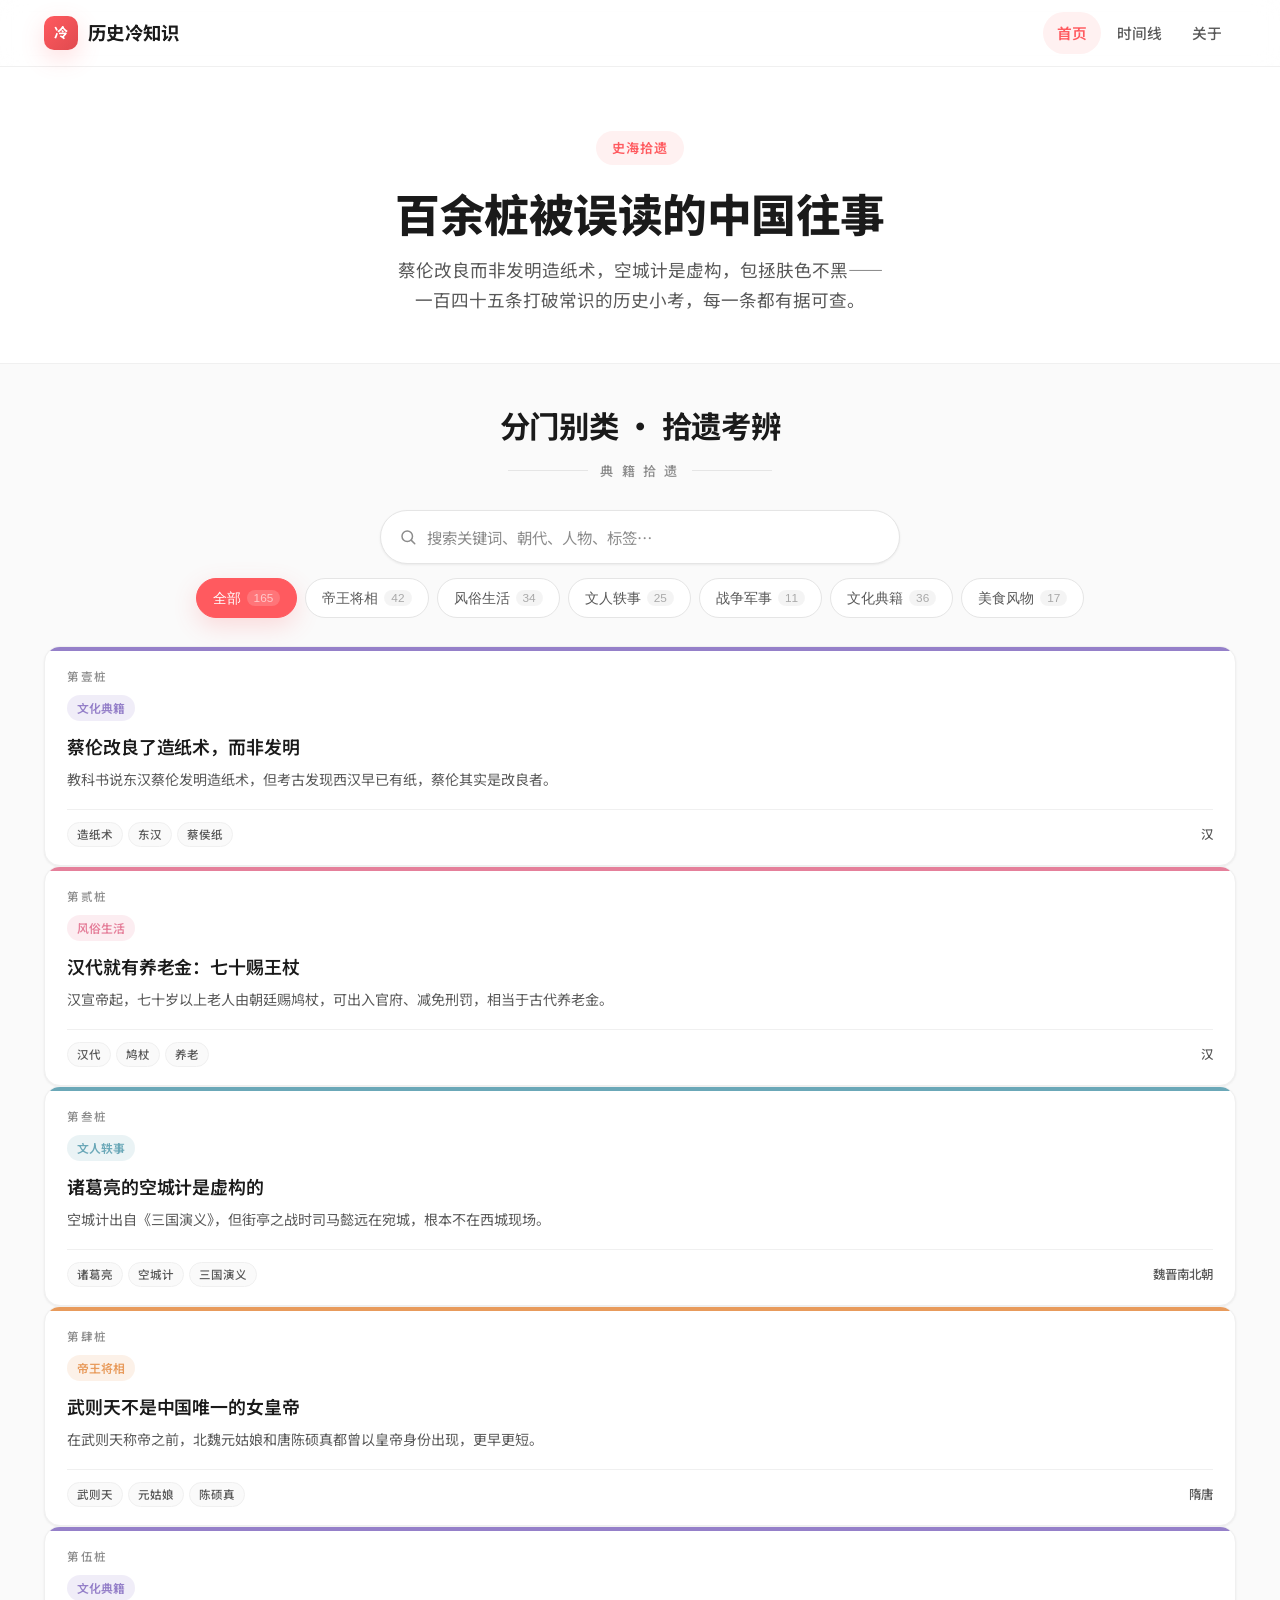
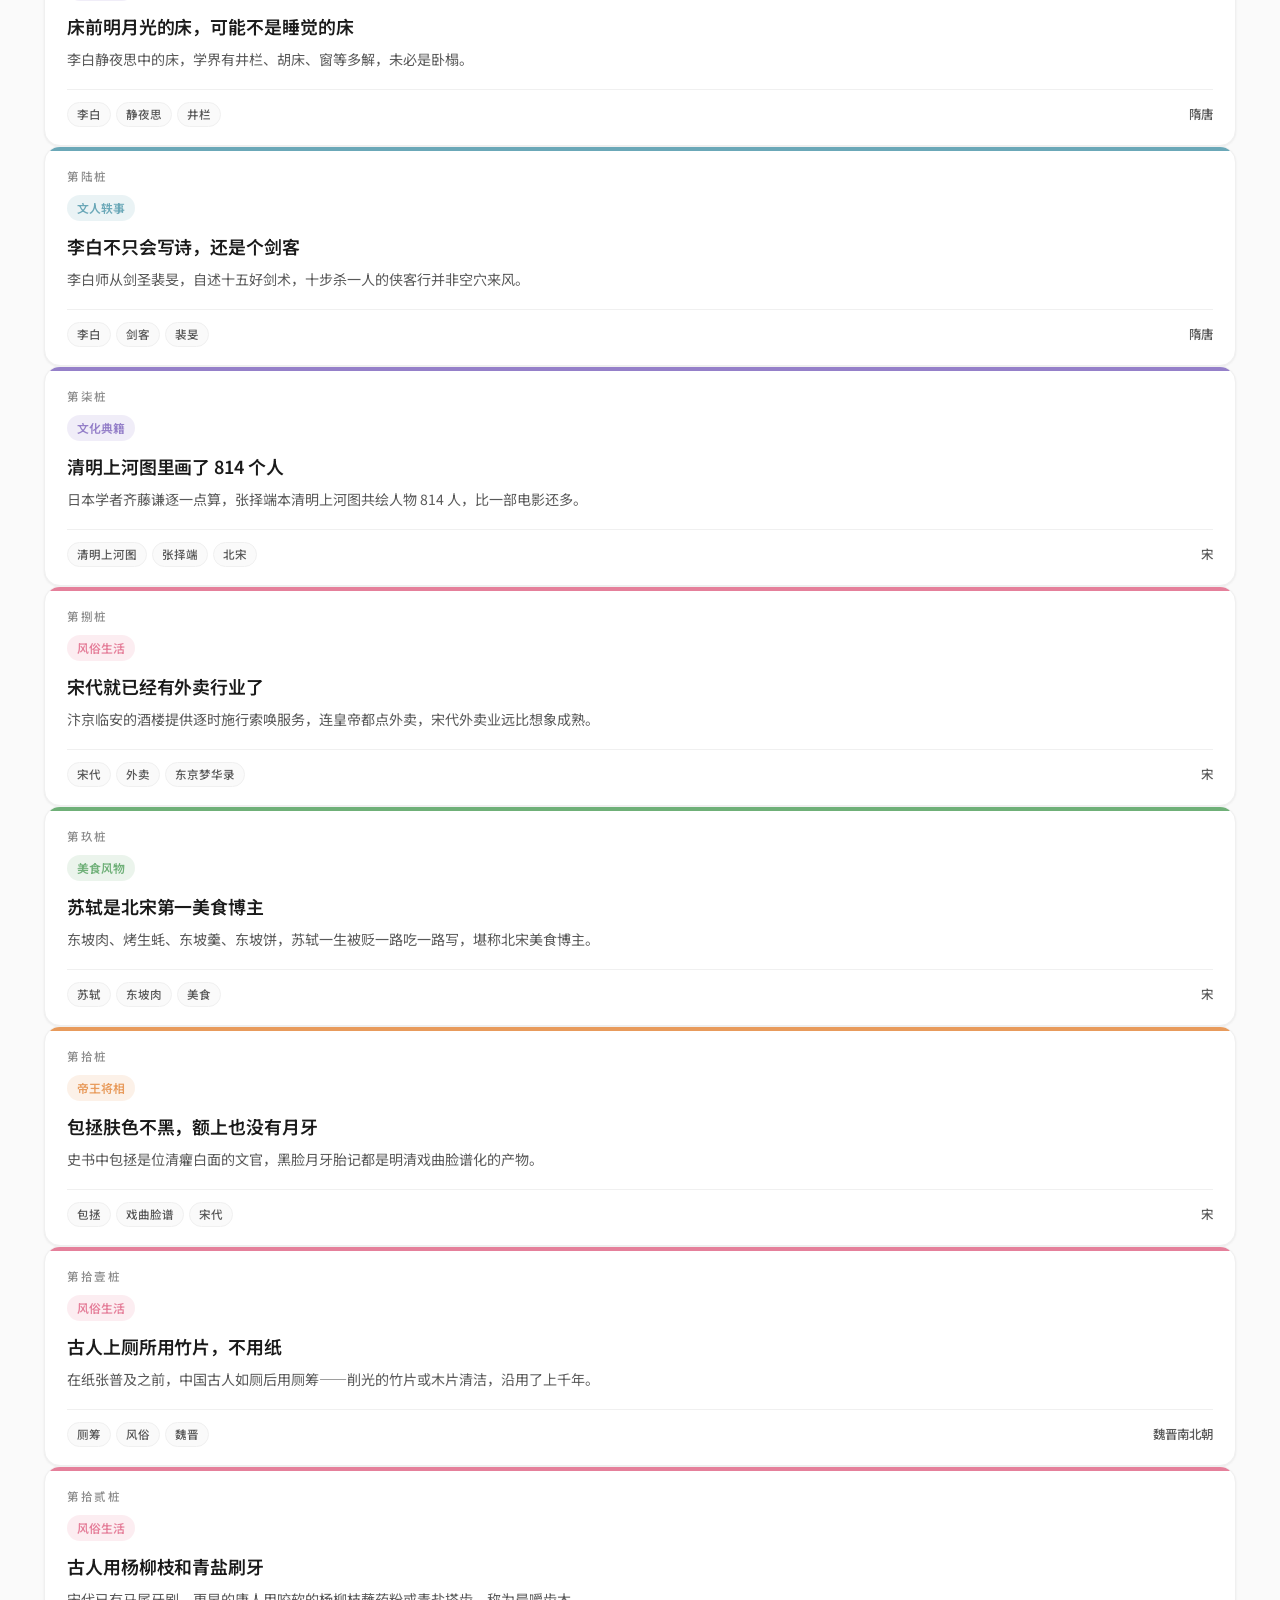
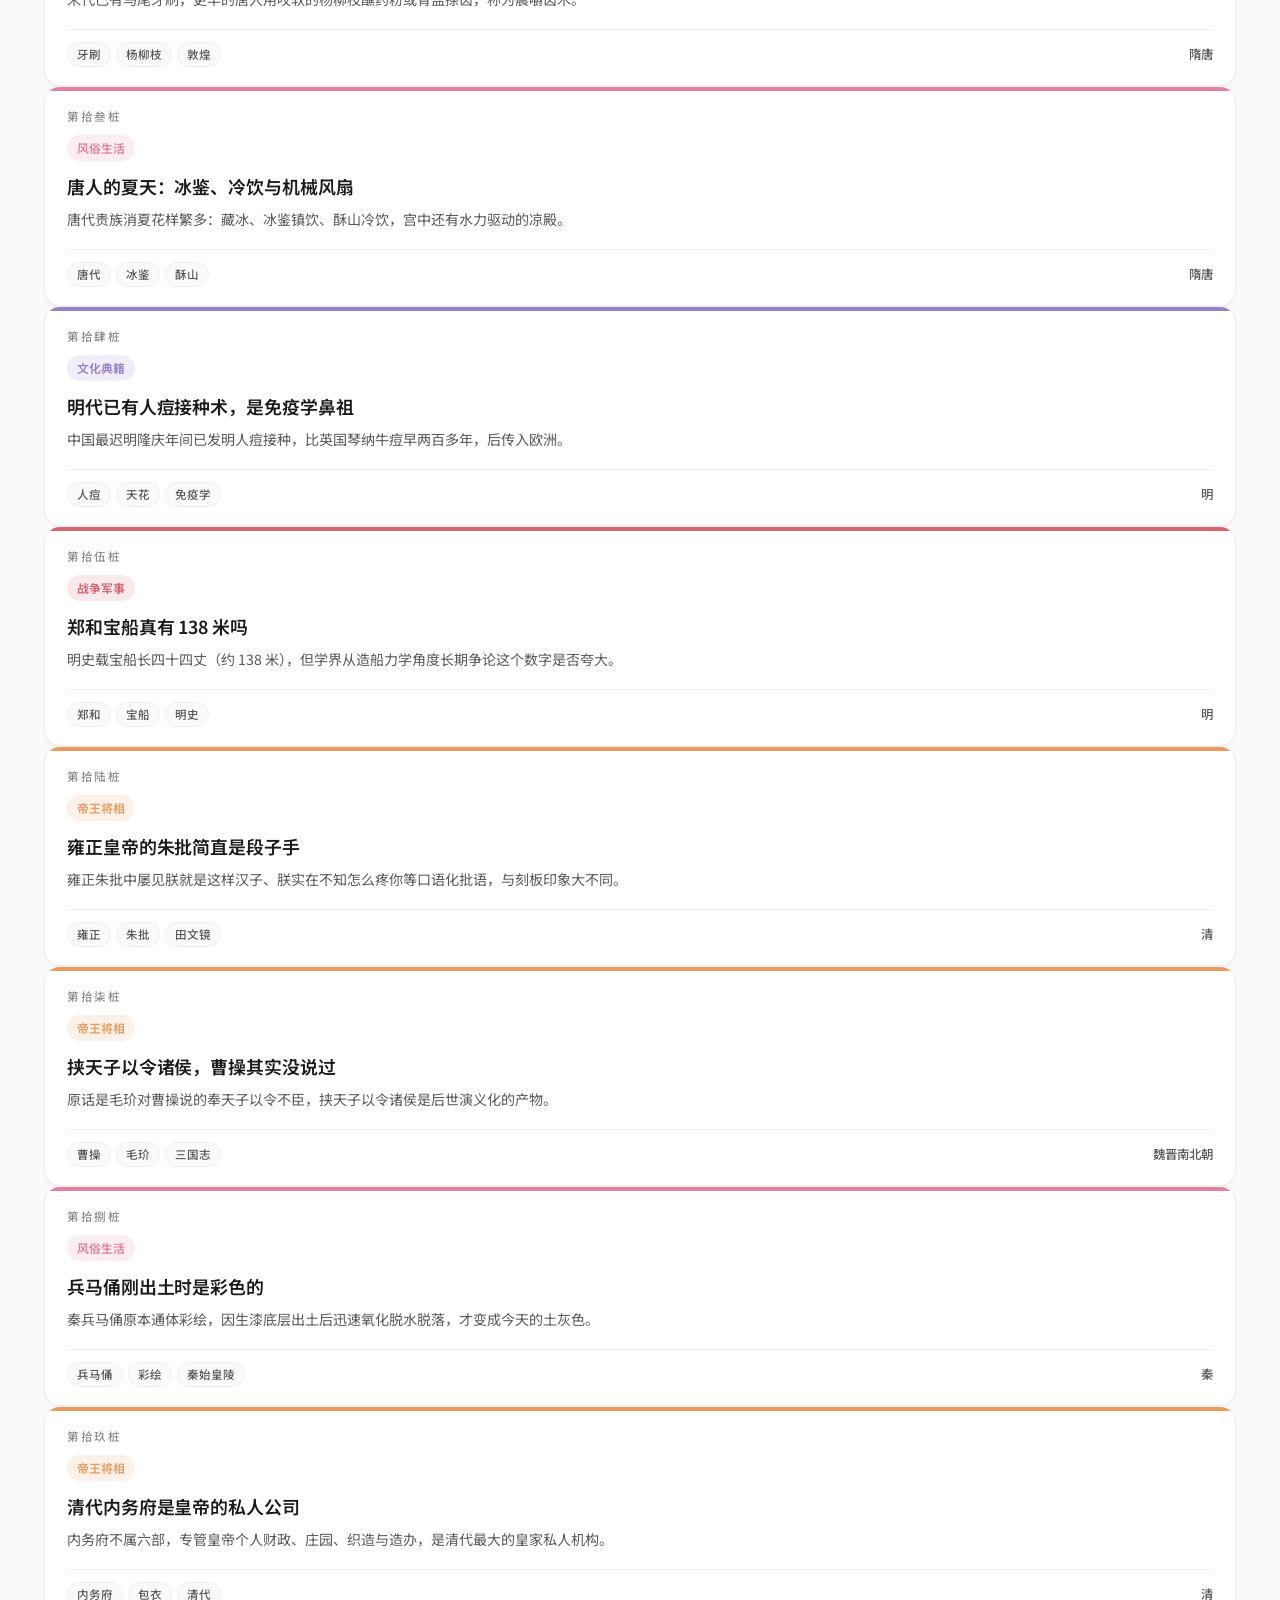
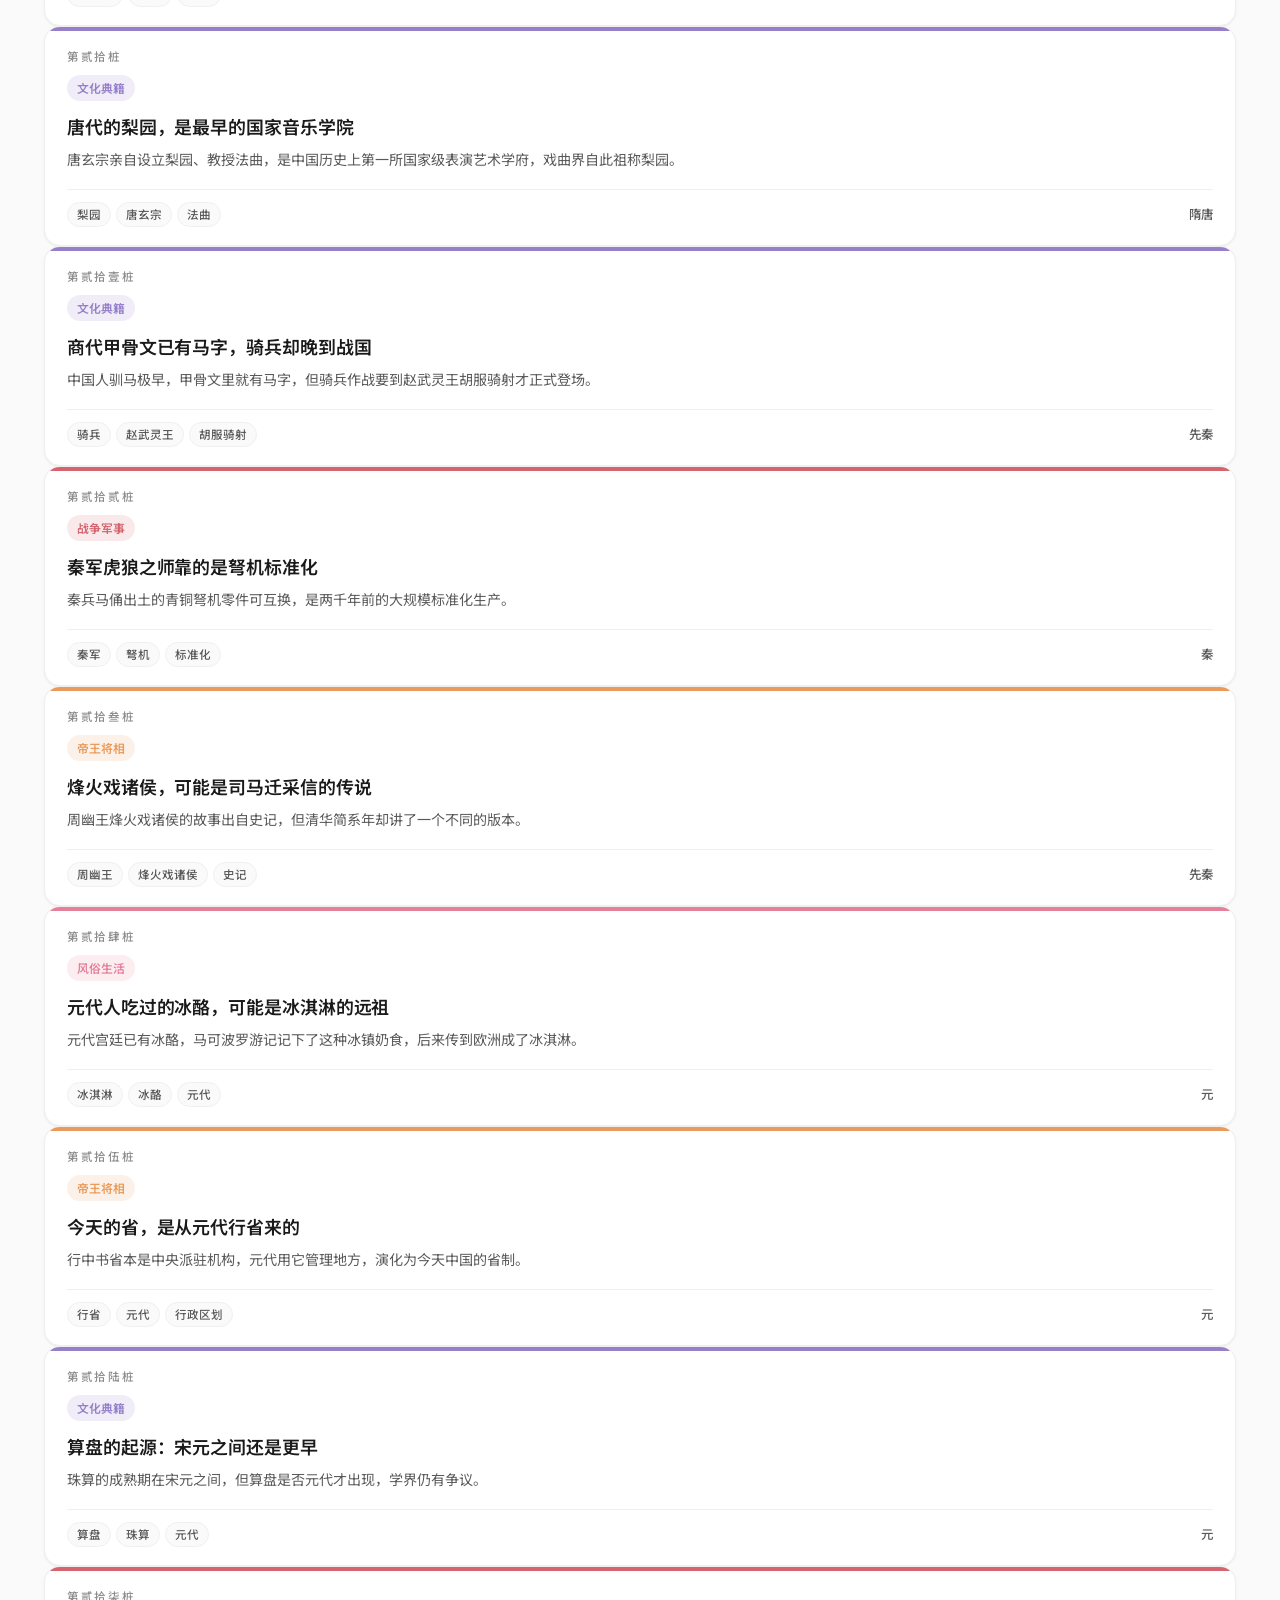
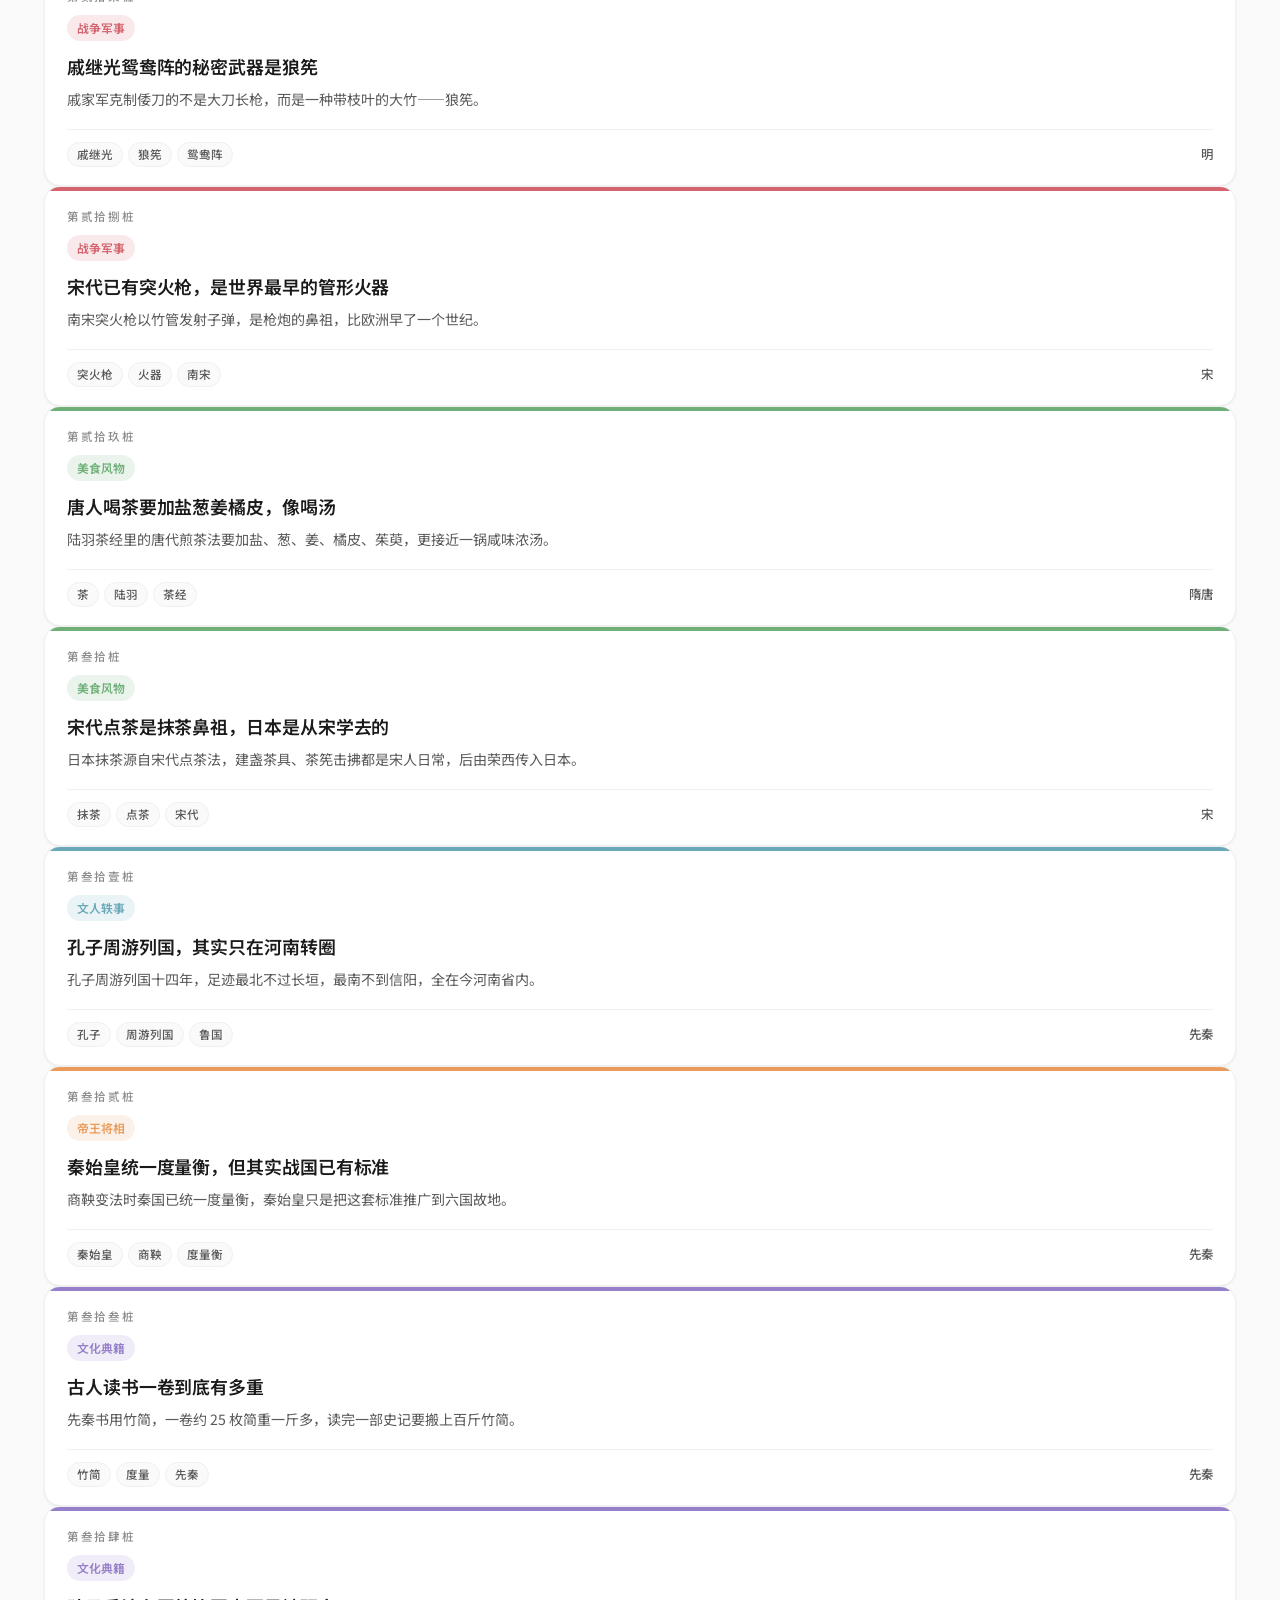
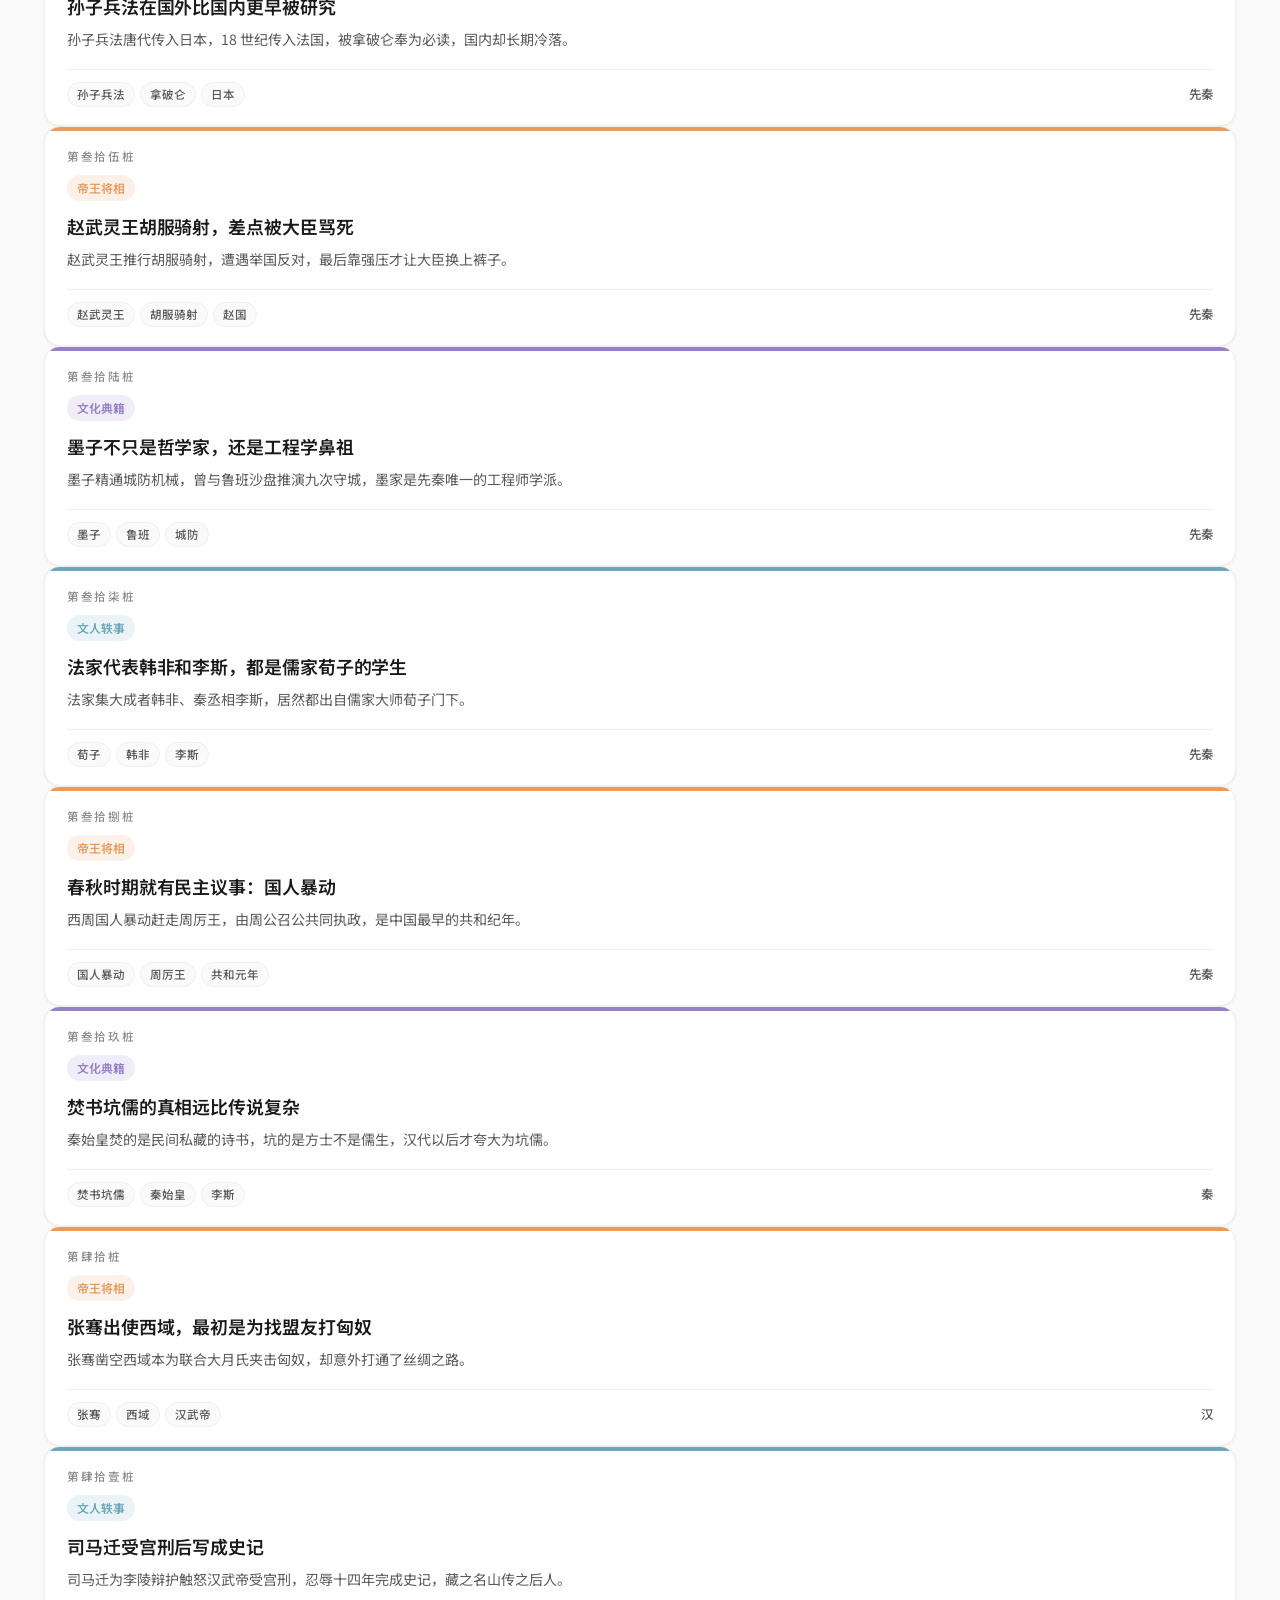
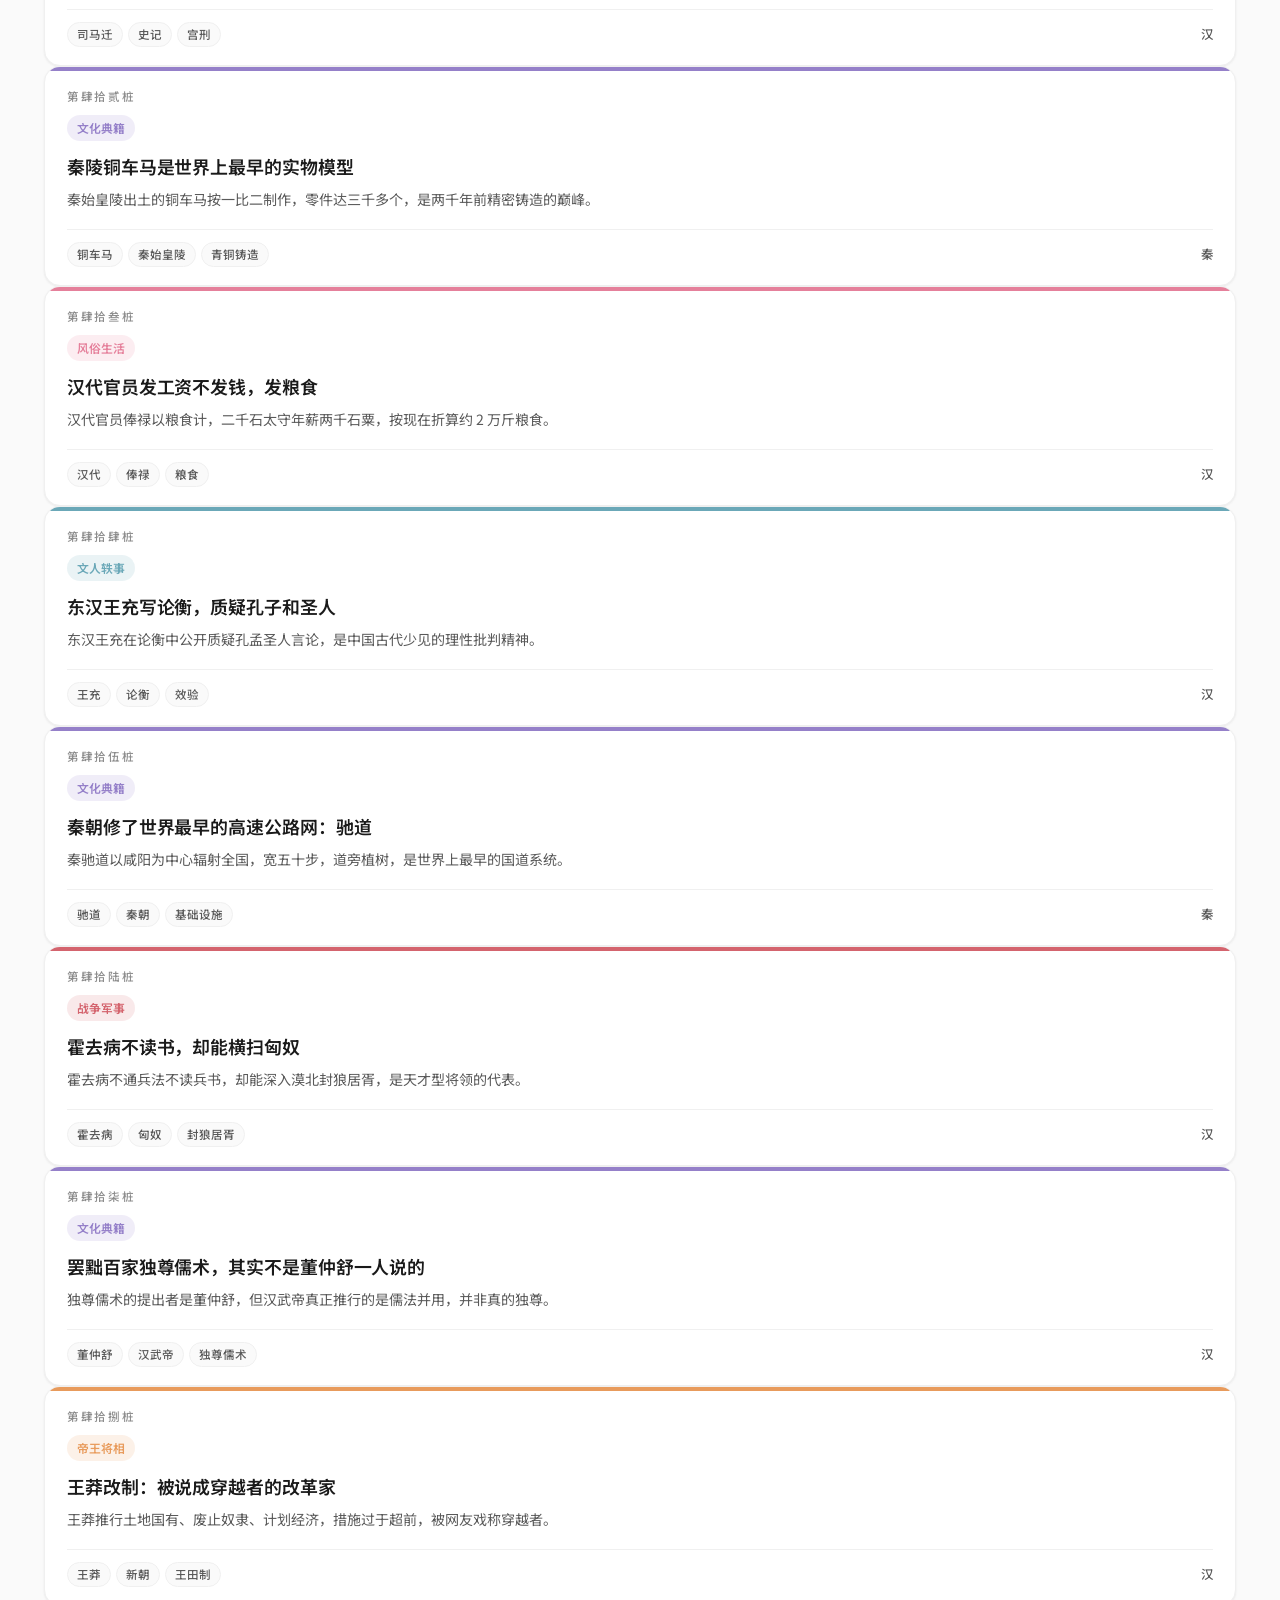
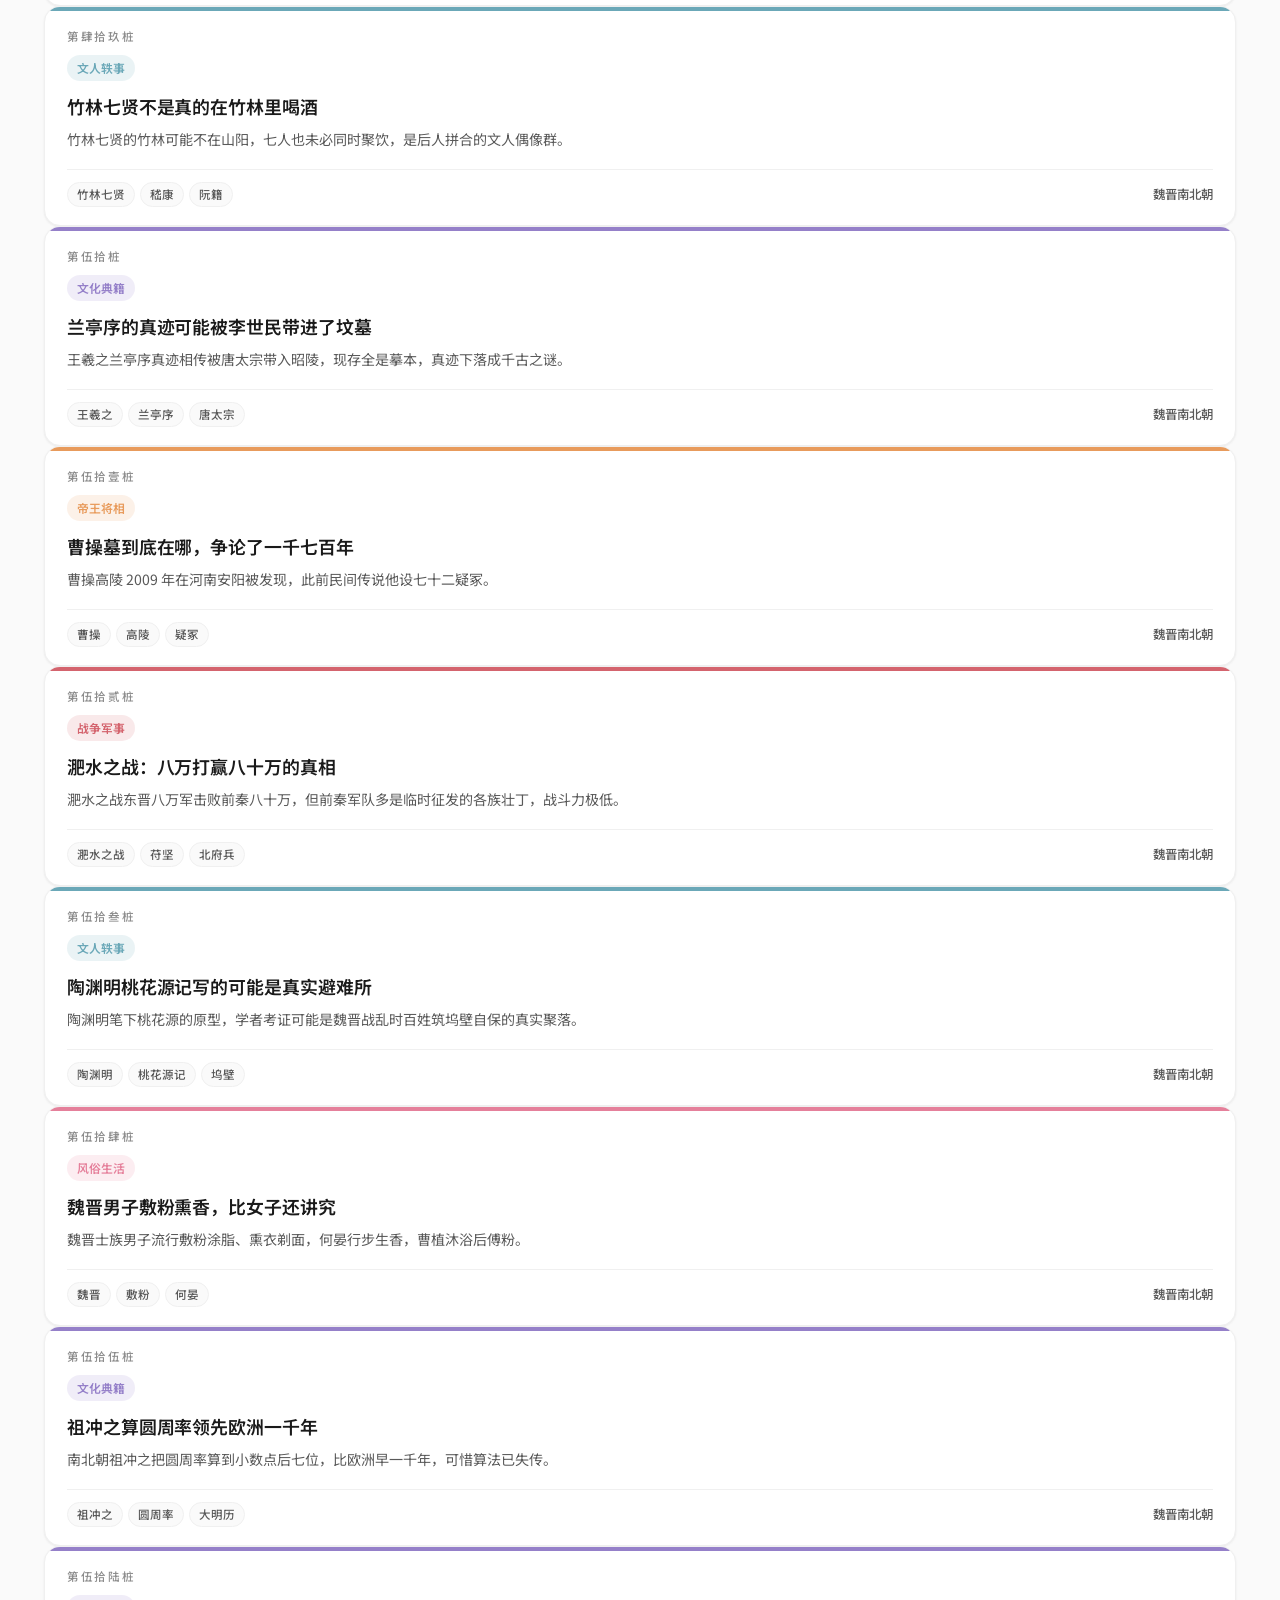
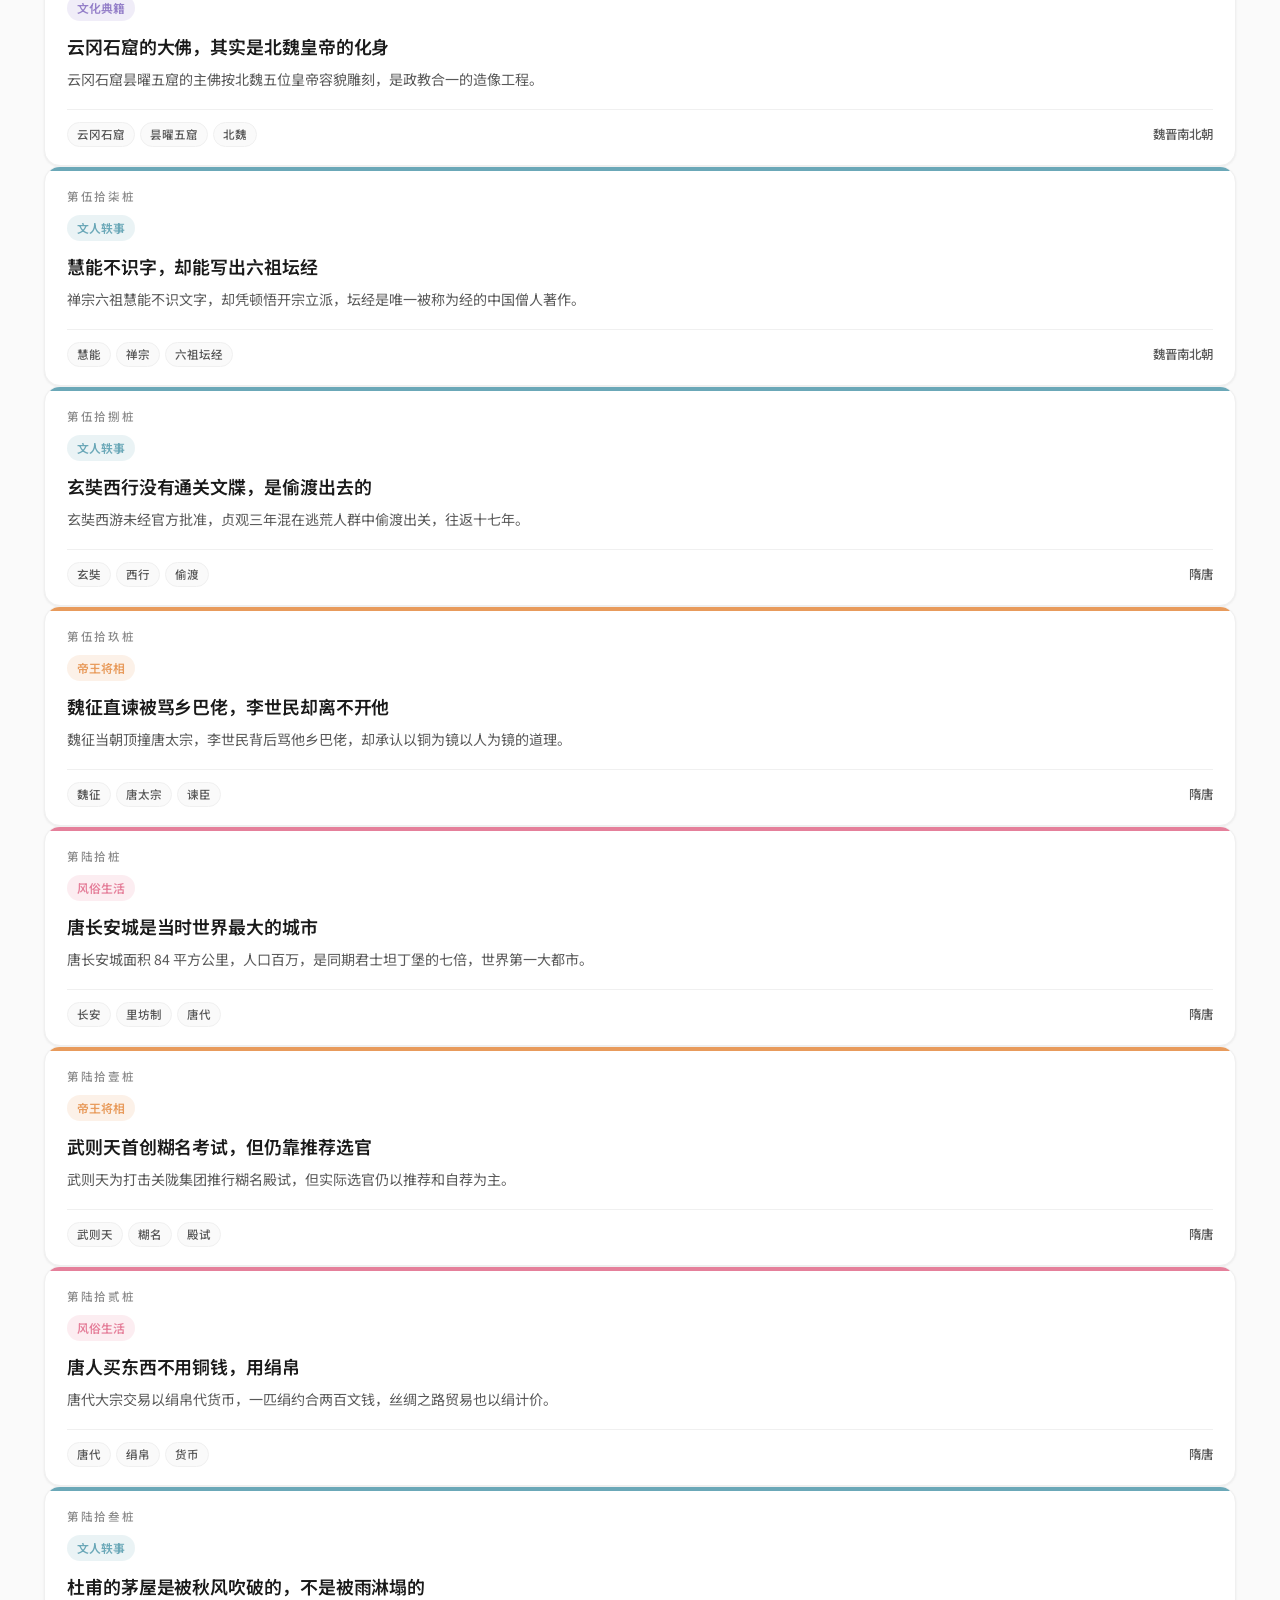
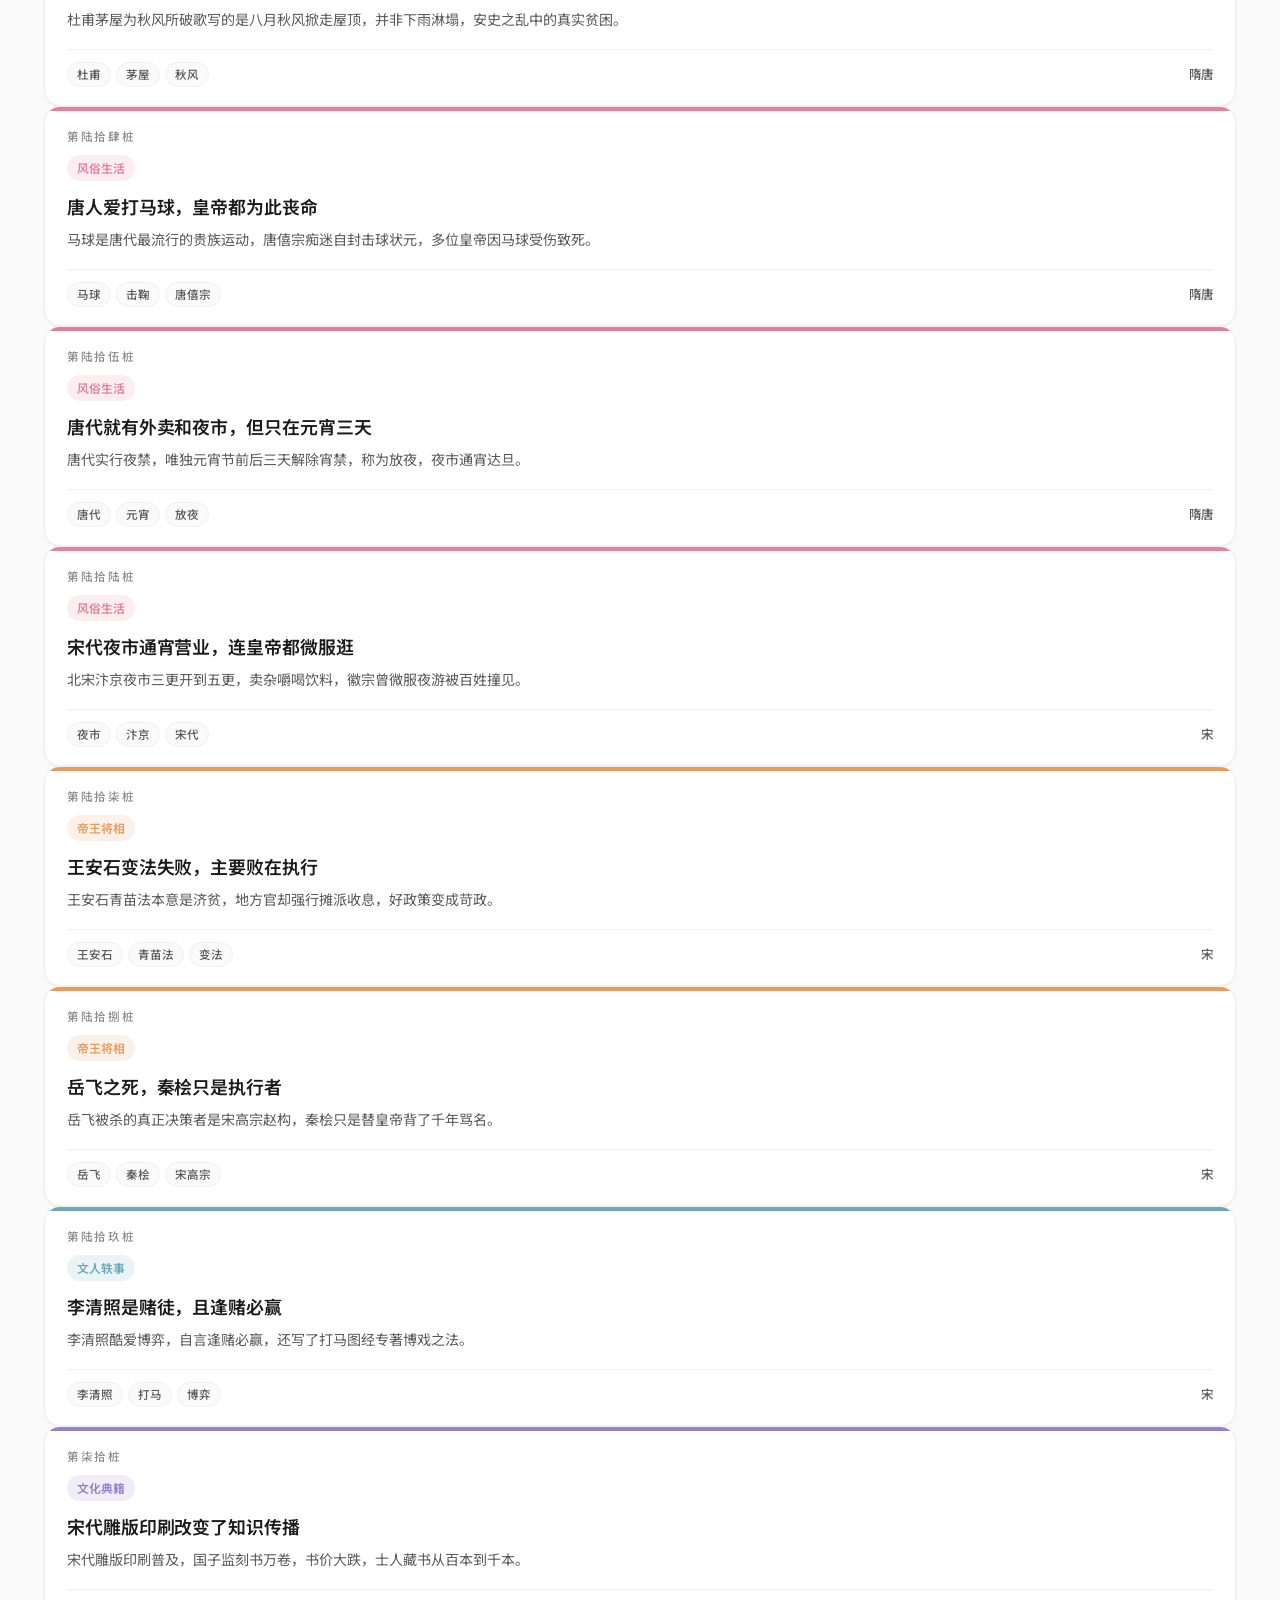
==== commit c5beff81: "chore(html): 同步 CSS 引用版本号至 v25(补 e60eb6c 遗漏)" ====
--- a/index.html
+++ b/index.html
@@ -9,7 +9,7 @@
   <link rel="preconnect" href="https://fonts.googleapis.com">
   <link rel="preconnect" href="https://fonts.gstatic.com" crossorigin>
   <link href="https://fonts.googleapis.com/css2?family=Noto+Sans+SC:wght@400;500;600;700;800&display=swap" rel="stylesheet">
-<link rel="stylesheet" href="css/style.css?v=24">
+<link rel="stylesheet" href="css/style.css?v=25">
 
   <link rel="icon" href="data:image/svg+xml,%3Csvg xmlns='http://www.w3.org/2000/svg' viewBox='0 0 32 32'%3E%3Crect width='32' height='32' fill='%23a8332a'/%3E%3Ctext x='16' y='22' font-size='16' fill='%23e8dcc4' text-anchor='middle' font-family='serif' font-weight='700'%3E冷%3C/text%3E%3C/svg%3E">
 </head>
--- a/css/style.css
+++ b/css/style.css
@@ -624,43 +624,88 @@
 }
 .related {
   max-width: 720px;
-  margin: 40px auto 0;
+  margin: 48px auto 0;
 }
 .related__title {
-  font-size: 1.1rem;
+  font-size: 1.05rem;
   font-weight: 600;
-  letter-spacing: -0.005em;
+  letter-spacing: 0;
   color: var(--text-1);
   margin: 0 0 16px;
+  padding-bottom: 12px;
+  border-bottom: 1px solid var(--border);
+  display: flex;
+  align-items: center;
+  gap: 8px;
+}
+.related__title::before {
+  content: "";
+  display: inline-block;
+  width: 4px;
+  height: 16px;
+  background: var(--brand);
+  border-radius: 2px;
 }
 .related__list {
   display: grid;
-  grid-template-columns: repeat(auto-fill, minmax(220px, 1fr));
+  grid-template-columns: repeat(auto-fill, minmax(210px, 1fr));
   gap: 12px;
 }
 .related__item {
-  display: block;
-  padding: 14px 16px;
+  display: flex;
+  flex-direction: column;
+  padding: 14px 16px 14px 18px;
   background: var(--surface);
   border: 1px solid var(--border);
   border-radius: var(--radius-sm);
   text-decoration: none;
   transition: all 0.2s;
-}
+  position: relative;
+  overflow: hidden;
+}
+/* 分类色左条 */
+.related__item[data-cat]::before {
+  content: "";
+  position: absolute;
+  left: 0; top: 0; bottom: 0;
+  width: 3px;
+  background: var(--cat-color, var(--brand));
+}
+.related__item[data-cat="帝王将相"] { --cat-color: var(--cat-diwang); }
+.related__item[data-cat="风俗生活"] { --cat-color: var(--cat-fengsu); }
+.related__item[data-cat="文人轶事"] { --cat-color: var(--cat-wenren); }
+.related__item[data-cat="战争军事"] { --cat-color: var(--cat-zhanzheng); }
+.related__item[data-cat="文化典籍"] { --cat-color: var(--cat-dianji); }
+.related__item[data-cat="美食风物"] { --cat-color: var(--cat-meishi); }
 .related__item:hover {
   background: var(--surface);
-  border-color: var(--brand);
+  border-color: var(--border-2);
   transform: translateY(-2px);
   box-shadow: var(--shadow-2);
 }
+.related__item-cat {
+  display: inline-block;
+  font-size: 0.72rem;
+  color: var(--cat-color, var(--brand));
+  letter-spacing: 0;
+  font-weight: 600;
+  margin-bottom: 4px;
+}
 .related__item-title {
-  font-size: 0.96rem;
+  font-size: 0.95rem;
   color: var(--text-1);
   font-weight: 500;
-  margin: 0 0 4px;
-}
-.related__item-cat {
-  font-size: 0.74rem;
+  margin: 0 0 8px;
+  line-height: 1.5;
+  /* 两行截断 */
+  display: -webkit-box;
+  -webkit-line-clamp: 2;
+  -webkit-box-orient: vertical;
+  overflow: hidden;
+}
+.related__item-meta {
+  margin-top: auto;
+  font-size: 0.76rem;
   color: var(--text-3);
   letter-spacing: 0;
 }
